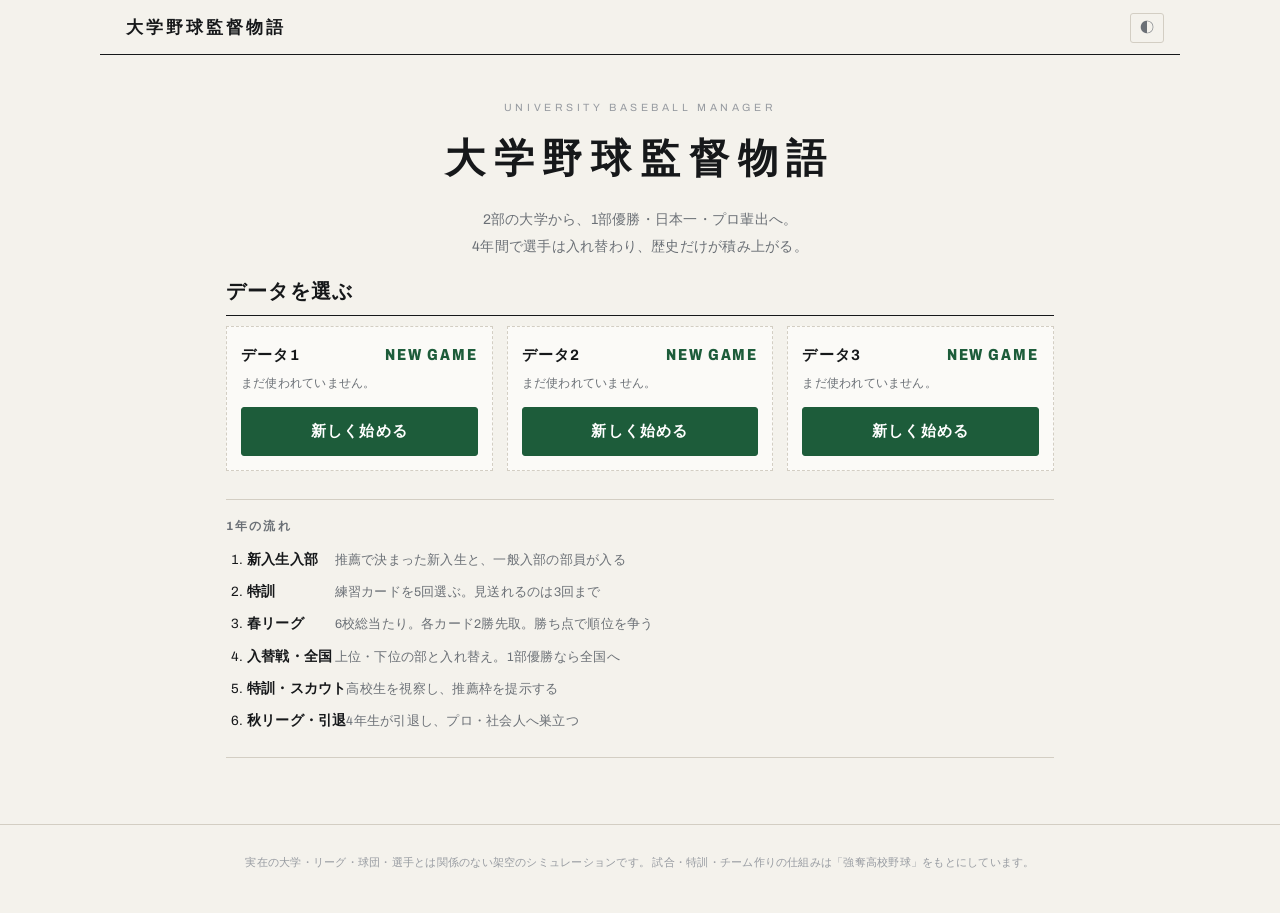
==== play.html @ 6a61d1f7 "入部画面の整理、素行ランクの非表示、チーム作りで調子・疲労を出さない、守備位置ミスを重く - 新入生入部：特待生で入部／推薦枠で入部／推薦枠を出したが他の進路を選んだ選手（全員、   特待生か推薦枠か" ====
<!DOCTYPE html>
<html lang="ja">
<head>
  <meta charset="UTF-8">
  <meta name="viewport" content="width=device-width, initial-scale=1.0, viewport-fit=cover">
  <title>大学野球監督物語</title>
  <meta name="description" content="架空の大学の野球部監督になり、2部から1部優勝・全国制覇・プロ輩出を目指す長期育成シミュレーション。">
  <script>
  (function () {
    try {
      var k = localStorage.getItem('cbbgame.theme');
      document.documentElement.dataset.theme =
        k || (window.matchMedia('(prefers-color-scheme: dark)').matches ? 'dark' : 'light');
    } catch (e) {}
  })();
  </script>
  <style>
/* ==================================================
   高校野球  style.css

   ・スマートフォン優先。表が多いゲームなので、横に長い表は
     .tablewrap に入れて、そこだけ横スクロールさせる。
   ・組み方は部屋の他のページと同じで、新聞・雑誌の紙面に寄せている。
     影で浮かせたカードは使わず、罫線・余白・文字の大小で組む。
   ・色は :root の変数にまとめてある。明るい配色が基本で、
     右上のボタンから暗い配色にも切り替えられる（設定はページをまたいで残る）。
   ================================================== */

/* ---------- 欧文・数字（Archivo / SIL Open Font License 1.1）
     ライセンス本文は fonts/Archivo-OFL.txt。部屋の他のページと同じ1本。 ---------- */
@font-face {
  font-family: 'Archivo';
  src: url([data-uri]) format('woff2');
  font-weight: 380 800;
  font-stretch: 70% 100%;
  font-style: normal;
  font-display: swap;
  unicode-range: U+0000-00FF, U+2013-2014, U+2018-2019, U+201C-201D,
                 U+2026, U+2032-2033, U+2212;
}

:root {
  --bg:        #f4f2ec;
  --bg-2:      #e8e5dc;
  --panel:     #fbfaf7;
  --ink:       #16181a;
  --ink-mute:  #6b7076;
  --ink-faint: #979ba1;
  --line:      #d3cec3;
  --line-soft: #e4e0d6;
  --accent:    #1d5c3a;   /* 芝の色。部屋の他のページより少し緑に寄せている */
  --accent-ink:#ffffff;
  --crimson:   #8f2233;   /* 全国大会の色 */
  --ok:        #2c6a45;
  --ng:        #a23127;
  --shadow:    0 12px 32px rgba(20, 18, 12, .14);
  --maxw:      860px;
  --maxw-wide: 1080px;

  /* 能力の評価の色。パワプロの並びに合わせてある。
     紙色の地の上でも読めるように、黄色と水色だけ少し濃くしてある */
  --r-s: #c8901a;   /* 金（Sだけ塗りつぶし） */
  --r-a: #d6188e;   /* ピンク */
  --r-b: #dc2222;   /* 赤 */
  --r-c: #e07b10;   /* オレンジ */
  --r-d: #c29400;   /* 黄 */
  --r-e: #2f9e4a;   /* 緑 */
  --r-f: #3fa3d0;   /* 薄い水色 */
  --r-g: #9aa0a6;   /* 灰 */
  --r-s-ink: #fffbe8;
}
:root[data-theme="dark"] {
  --bg:        #121316;
  --bg-2:      #0b0c0e;
  --panel:     #191b1e;
  --ink:       #e7e6e2;
  --ink-mute:  #9a9ea5;
  --ink-faint: #6d7278;
  --line:      #34373c;
  --line-soft: #24262a;
  --accent:    #6fb58a;
  --accent-ink:#0e1216;
  --crimson:   #de8090;
  --ok:        #7cc79a;
  --ng:        #e07a6d;
  --shadow:    0 12px 32px rgba(0, 0, 0, .5);

  --r-s: #e3b53f;
  --r-a: #f45bb5;
  --r-b: #f2564e;
  --r-c: #f5a33a;
  --r-d: #efd749;
  --r-e: #5fcb6e;
  --r-f: #7fd0ee;
  --r-g: #8b9197;
  --r-s-ink: #241a04;
}
@media (prefers-color-scheme: dark) {
  :root:not([data-theme="light"]) {
    --bg:        #121316;
    --bg-2:      #0b0c0e;
    --panel:     #191b1e;
    --ink:       #e7e6e2;
    --ink-mute:  #9a9ea5;
    --ink-faint: #6d7278;
    --line:      #34373c;
    --line-soft: #24262a;
    --accent:    #6fb58a;
    --accent-ink:#0e1216;
    --crimson:   #de8090;
    --ok:        #7cc79a;
    --ng:        #e07a6d;
    --shadow:    0 12px 32px rgba(0, 0, 0, .5);
    --r-s: #e3b53f;
    --r-a: #f45bb5;
    --r-b: #f2564e;
    --r-c: #f5a33a;
    --r-d: #efd749;
    --r-e: #5fcb6e;
    --r-f: #7fd0ee;
    --r-g: #8b9197;
    --r-s-ink: #241a04;
  }
}

* { box-sizing: border-box; }

body {
  margin: 0;
  background: var(--bg);
  color: var(--ink);
  font-family: 'Archivo', "Hiragino Sans", "Hiragino Kaku Gothic ProN",
               "Yu Gothic Medium", "Yu Gothic", "Noto Sans JP", Meiryo, sans-serif;
  font-size: 16px;
  line-height: 1.8;
  letter-spacing: .015em;
  -webkit-font-smoothing: antialiased;
}
body.is-modal { overflow: hidden; }

h1, h2, h3, h4 { font-feature-settings: "palt" 1; }
table, .stat__num, .result-score, .scoreboard { font-variant-numeric: tabular-nums; }

/* ===== ヘッダー ===== */
.appbar {
  display: flex; align-items: center; gap: 10px;
  max-width: var(--maxw-wide); margin: 0 auto;
  padding: 12px 16px 9px;
  border-bottom: 1.5px solid var(--ink);
}
.appbar__home {
  color: var(--ink-mute); text-decoration: none; font-size: 12px;
  letter-spacing: .08em; white-space: nowrap;
}
.appbar__title {
  flex: 1; text-align: left; margin-left: 4px;
  border: 0; background: none; color: inherit; cursor: pointer;
  font: inherit; font-size: 17px; font-weight: 800; letter-spacing: .18em;
}
.appbar__icon {
  flex: none; width: 34px; height: 30px;
  border: 1px solid var(--line); background: transparent;
  color: var(--ink-mute); border-radius: 3px; cursor: pointer; font-size: 14px;
}

/* 設定は歯車だけだと何のボタンか分かりづらいので、言葉も一緒に出す */
.appbar__btn {
  flex: none; display: inline-flex; align-items: center; gap: 4px;
  height: 30px; padding: 0 9px;
  border: 1px solid var(--line); background: transparent;
  color: var(--ink-mute); border-radius: 3px; cursor: pointer;
  font: inherit; font-size: 14px; line-height: 1;
}
.appbar__btn span { font-size: 12px; letter-spacing: .08em; }

/* ===== 画面 ===== */
#app { min-height: 50vh; }
.screen { display: none; }
.screen.is-active { display: block; animation: fade .22s ease both; }
@keyframes fade { from { opacity: 0; transform: translateY(4px); } to { opacity: 1; transform: none; } }

.container { max-width: var(--maxw); margin: 0 auto; padding: 18px 16px 40px; }
.container--wide { max-width: var(--maxw-wide); }

/* ===== 見出し・文章 ===== */
.section-title {
  margin: 4px 0 8px; font-size: 20px; font-weight: 800; letter-spacing: .06em;
  padding-bottom: 6px; border-bottom: 1.5px solid var(--ink);
}
.section-lead { margin: 0 0 16px; font-size: 13.5px; color: var(--ink-mute); line-height: 1.75; }
.sub {
  margin: 22px 0 8px; font-size: 13px; font-weight: 700;
  letter-spacing: .12em; color: var(--ink-mute);
  padding-bottom: 4px; border-bottom: 1px solid var(--line-soft);
}
.sub__note { margin-left: 8px; font-weight: 400; font-size: 11px; color: var(--ink-faint); letter-spacing: 0; }
.note { font-size: 13px; color: var(--ink-mute); }
.tiny { font-size: 11px; color: var(--ink-mute); letter-spacing: 0; }

/* ===== トップ ===== */
.hero { text-align: center; padding: 26px 0 8px; }
.hero__eyebrow { margin: 0; font-size: 10.5px; letter-spacing: .34em; color: var(--ink-faint); }
.hero__title { margin: 6px 0 12px; font-size: 40px; font-weight: 800; letter-spacing: .22em; }
.hero__lead { margin: 0; font-size: 14px; color: var(--ink-mute); line-height: 1.9; }
.hero__lead b { color: var(--ink); font-weight: 700; letter-spacing: .06em; }

.rules { margin: 26px 0; padding: 16px 0; border-top: 1px solid var(--line); border-bottom: 1px solid var(--line); }
.rules__heading { margin: 0 0 10px; font-size: 12px; letter-spacing: .18em; color: var(--ink-mute); }
.flow { margin: 0; padding-left: 1.3em; }
.flow li { margin-bottom: 8px; font-size: 13.5px; }
.flow b { display: inline-block; min-width: 6.5em; }
.flow span { color: var(--ink-mute); font-size: 12.5px; }
/* 狭い画面では見出しと説明を2行に分ける（途中で折り返すと読みにくい） */
@media (max-width: 520px) {
  .flow b { display: block; min-width: 0; }
  .flow span { display: block; }
}

/* ===== ボタン ===== */
.actions { display: flex; flex-wrap: wrap; gap: 10px; margin: 22px 0 6px; }
.actions--modal { margin-top: 16px; }
.btn {
  flex: 1 1 auto; min-height: 46px; padding: 10px 18px;
  border: 1.5px solid var(--ink); border-radius: 3px;
  background: var(--panel); color: var(--ink);
  font: inherit; font-size: 15px; font-weight: 700; letter-spacing: .08em;
  cursor: pointer; transition: background .12s, color .12s;
  /* すばやく連打したときにダブルタップのズームと誤認されて
     タップが取りこぼされることがあるので、ここでは単発タップだけを見る */
  touch-action: manipulation;
}
.btn:disabled { opacity: .38; cursor: not-allowed; }
.btn--primary { background: var(--accent); border-color: var(--accent); color: var(--accent-ink); }
.btn--wide { flex-basis: 100%; }
.btn--danger { border-color: var(--ng); color: var(--ng); }
.btn--small { min-height: 32px; padding: 4px 12px; font-size: 13px; }
.btn--tiny { min-height: 26px; padding: 1px 7px; font-size: 12px; font-weight: 600; flex: none; }
.linkbtn {
  border: 0; background: none; padding: 0; color: var(--accent);
  font: inherit; font-size: inherit; text-decoration: underline;
  text-underline-offset: 3px; cursor: pointer;
}

/* ===== 表 ===== */
.tablewrap { overflow-x: auto; -webkit-overflow-scrolling: touch; margin: 8px 0 4px; }
table { border-collapse: collapse; width: 100%; font-size: 12.5px; }
th, td { padding: 5px 6px; border-bottom: 1px solid var(--line-soft); white-space: nowrap; }
thead th {
  font-size: 10.5px; font-weight: 600; letter-spacing: .06em;
  color: var(--ink-mute); border-bottom: 1.5px solid var(--line); text-align: center;
}
td.c, th.c { text-align: center; }
td.nm, th.nm { text-align: left; min-width: 5.6em; }
/* 細い画面では余白を詰める。詰めないと打撃成績の右はし（盗塁・通算打率）が
   画面の外に出てしまい、横に送らないと読めなくなる */
@media (max-width: 439px) {
  .box th, .box td { padding: 5px 3px; }
  .box td.nm, .box th.nm { min-width: 4.6em; }
}
@media (max-width: 379px) {
  .box th, .box td { padding: 5px 1px; font-size: 11.5px; }
  .box thead th { font-size: 10px; }
  .box td.nm, .box th.nm { min-width: 4.2em; }
}
td.hl { font-weight: 700; }
.roster tbody tr, .box tbody tr, .lineup tbody tr { cursor: pointer; }
.ord { color: var(--ink-faint); font-size: 11px; }
.hand { font-size: 10.5px; color: var(--ink-mute); }
/* 変化球の欄。行の高さが揃うように1行に収め、はみ出すぶんは
   表ごと横にスクロールさせる（球種の数で行の高さが変わらない） */
.t-break { font-size: 11px; white-space: nowrap; }
.t-break .luball { display: inline-block; margin: 0 2px 0 0; vertical-align: middle; }
.luball--more { color: var(--ink-faint); border-style: dashed; }
.roster td, .roster th { vertical-align: middle; }
/* 狭い画面では少しでも多く収まるように詰める */
@media (max-width: 540px) {
  .roster th, .roster td { padding: 5px 4px; }
  .roster .hand { font-size: 10px; }
  .roster .luball { font-size: 10px; padding: 0 2px; }
}
.g1 { color: var(--ink-faint); }
.g3 { font-weight: 700; }
.awake-dot { font-style: normal; color: var(--crimson); font-size: 9px; margin-left: 3px; vertical-align: 2px; }

/* 能力の評価（S〜G）。どれも文字の色だけで見分ける */
.rank, .stat__rank {
  display: inline-block; min-width: 1.15em; text-align: center;
  font-weight: 800; font-size: 12.5px; letter-spacing: 0;
}
.rank-S, .stat__rank.rank-S { color: var(--r-s); }

/* 守備適性の文字は色を付けない（能力の評価と見分けるため） */
.apt-letter {
  display: inline-block; min-width: 1.15em; text-align: center;
  font-weight: 700; font-size: 12px; color: var(--ink);
}
.rank + .rank { margin-left: 3px; }
.rank-A, .stat__rank.rank-A { color: var(--r-a); }
.rank-B, .stat__rank.rank-B { color: var(--r-b); }
.rank-C, .stat__rank.rank-C { color: var(--r-c); }
.rank-D, .stat__rank.rank-D { color: var(--r-d); }
.rank-E, .stat__rank.rank-E { color: var(--r-e); }
.rank-F, .stat__rank.rank-F { color: var(--r-f); }
.rank-G, .stat__rank.rank-G { color: var(--r-g); }

/* ===== データセット ===== */
.setlist { display: flex; flex-direction: column; gap: 26px; }
.dataset { border: 1px solid var(--line); border-radius: 4px; background: var(--panel); padding: 12px 12px 6px; }
.dataset__head { display: flex; flex-wrap: wrap; align-items: baseline; gap: 6px 12px; }
.dataset__no { margin: 0; font-size: 15px; font-weight: 800; letter-spacing: .1em; }
.dataset__meta { margin: 0; flex: 1 1 100%; font-size: 11.5px; color: var(--ink-mute); }
.dataset__best { color: var(--ink); }
.dataset__pick { flex: 0 0 auto; min-height: 38px; font-size: 13.5px; }

/* ===== オーダー ===== */
.lineupcard { border: 1px solid var(--line); border-radius: 4px; padding: 10px 12px; background: var(--panel); }
.lineupcard__title { margin: 0 0 4px; font-size: 14px; font-weight: 800; letter-spacing: .08em; }
.lineupcard__p { margin: 6px 0 2px; font-size: 11.5px; color: var(--ink-mute); white-space: normal; line-height: 1.6; }

/* 打順表の見出し。数字の列が何なのかは、書いておかないと分からない */
.lineup thead th {
  font-size: 9.5px; font-weight: 700; letter-spacing: .04em;
  color: var(--ink-faint); white-space: nowrap;
  padding: 0 3px 3px; border-bottom: 1px solid var(--line-soft); text-align: center;
}
.lineup thead th.nm { text-align: left; }

/* 先発を選ぶ列 */
.spick { margin-top: 10px; border-top: 1px solid var(--line-soft); padding-top: 8px; }
.spick__head { font-size: 10.5px; font-weight: 700; letter-spacing: .14em; color: var(--ink-mute); margin-bottom: 6px; }
.spick__list { display: flex; flex-direction: column; gap: 4px; }
.spick__item {
  display: grid; grid-template-columns: 1fr auto; align-items: baseline;
  gap: 1px 8px; width: 100%; text-align: left;
  border: 1px solid var(--line); border-radius: 4px; background: transparent;
  padding: 5px 8px; cursor: pointer; font: inherit; color: inherit;
}
.spick__item.is-on { border-color: var(--accent); border-width: 1.5px; background: var(--bg-2); }
.spick__nm { font-size: 12.5px; font-weight: 700; }
.spick__item.is-on .spick__nm::after {
  content: '先発'; margin-left: 6px; font-size: 9.5px; font-weight: 700;
  letter-spacing: .1em; color: var(--accent);
}
.spick__meta { grid-column: 1 / -1; font-size: 10.5px; color: var(--ink-mute); }
.spick__balls { grid-column: 1 / -1; display: flex; flex-wrap: wrap; gap: 3px; margin-top: 2px; }

/* 変化球の札（名前＋切れ味） */
.pball {
  display: inline-flex; align-items: baseline; gap: 2px;
  border: 1px solid var(--line); border-radius: 3px; padding: 0 4px;
  font-size: 10px; color: var(--ink-mute); white-space: nowrap;
}
.pball b { font-size: 11px; color: var(--ink); font-variant-numeric: tabular-nums; }

/* スタメンの下に出す先発の一行 */
.spmeta { display: block; margin-top: 2px; }
.spballs { display: flex; flex-wrap: wrap; gap: 3px; margin-top: 3px; }
.spfat { color: var(--ink-faint); }
.spfat.is-tired { color: var(--ng); font-weight: 700; }
.spick__fat { grid-column: 2; font-size: 10.5px; color: var(--ink-faint); white-space: nowrap; }
.spick__fat.is-tired { color: var(--ng); font-weight: 700; }
.twocol { display: grid; gap: 14px; }
@media (min-width: 720px) { .twocol { grid-template-columns: 1fr 1fr; } }
.vs i { font-style: normal; margin: 0 8px; color: var(--ink-faint); }

/* ===== 特訓 ===== */
.train-meta { display: flex; gap: 18px; font-size: 12px; color: var(--ink-mute); margin-bottom: 10px; }
.train-meta b { color: var(--ink); font-size: 14px; }
.card-slot { min-height: 190px; }
.traincard {
  border: 1.5px solid var(--ink); border-radius: 5px; background: var(--panel);
  padding: 16px 16px 10px; animation: cardin .3s cubic-bezier(.2,.9,.3,1) both;
}
@keyframes cardin { from { opacity: 0; transform: translateY(10px) scale(.985); } to { opacity: 1; transform: none; } }
/* 効き目の段階で枠の色が変わる。猛特訓はひと目で分かるように */
.traincard--l { border-color: var(--accent); }
.traincard--xl { border-width: 2.5px; border-color: var(--crimson); box-shadow: 0 0 0 4px color-mix(in srgb, var(--crimson) 12%, transparent); }
.traincard__kind {
  margin: 0 0 10px; font-size: 12px; letter-spacing: .18em; color: var(--ink-mute);
  display: flex; align-items: center; gap: 8px; flex-wrap: wrap;
}
.traincard__n { font-size: 11px; letter-spacing: .06em; color: var(--ink-faint); }
.traincard__tier {
  font-size: 11px; font-weight: 800; letter-spacing: .12em;
  border: 1px solid currentColor; border-radius: 999px; padding: 1px 8px;
  color: var(--accent);
}
.traincard--xl .traincard__tier { color: var(--crimson); background: color-mix(in srgb, var(--crimson) 10%, transparent); }
.traincard--xl .traincard__kind { color: var(--crimson); }

/* 主将の印。選手の詳細に出す */
.capmark {
  font-size: 10.5px; font-weight: 800; letter-spacing: .1em;
  border: 1px solid currentColor; border-radius: 3px; padding: 0 5px;
  color: var(--accent);
}

/* キャプテンの欄 */
.capbox {
  display: flex; align-items: center; gap: 10px; flex-wrap: wrap;
  margin: 12px 0; padding: 9px 12px;
  border: 1px solid var(--line); border-radius: 4px; background: var(--panel);
}
.capbox.is-empty { border-color: var(--ng); background: color-mix(in srgb, var(--ng) 7%, transparent); }
.capbox__label { font-size: 10.5px; font-weight: 700; letter-spacing: .18em; color: var(--ink-mute); }
/* 文字がつぶれないよう最低幅を持たせ、入らなければボタンを次の行へ送る */
.capbox__name { flex: 1 1 9em; min-width: 0; font-size: 14px; }
.capbox__name b { font-weight: 800; }
.capbox__name span { display: block; font-size: 11px; color: var(--ink-mute); }
.capbox__none { flex: 1 1 9em; font-size: 12.5px; color: var(--ng); }
.capbox .btn { flex: 0 0 auto; margin-left: auto; }
.capwarn {
  margin: 10px 0 0; text-align: center; font-size: 12.5px;
  letter-spacing: .06em; color: var(--ng); font-weight: 700;
}
/* キャプテンを選ぶ一覧は少し詰めて、多くの部員が一度に見えるようにする */
.capsel { max-height: 58vh; overflow-y: auto; }

/* 「複数」の札。猛特訓とは別に引いているので、並べて出す */
.traincard__multi {
  font-size: 11px; font-weight: 800; letter-spacing: .12em;
  border: 1px solid currentColor; border-radius: 999px; padding: 1px 8px;
  color: var(--r-s); background: color-mix(in srgb, var(--r-s) 12%, transparent);
}
/* 「複数」と「猛特訓」が重なったときだけ、枠ごと目立たせる */
.traincard.is-multi.traincard--xl {
  border-color: var(--r-s); box-shadow: 0 0 0 2px color-mix(in srgb, var(--r-s) 30%, transparent);
}
.traincard__list { list-style: none; margin: 0; padding: 0; }
.cardline {
  display: grid; grid-template-columns: 1fr auto auto; gap: 2px 10px;
  align-items: baseline; padding: 8px 0; border-top: 1px solid var(--line-soft);
}
/* 特訓カードの1人ぶん。能力をひと通り並べ、上がるものだけ目立たせる */
.tcard { padding: 8px 0; border-top: 1px solid var(--line-soft); }
.tcard:first-child { border-top: 0; }
.tcard__head { display: flex; flex-wrap: wrap; align-items: baseline; gap: 2px 8px; }
.tcard__head b { font-size: 14.5px; }
.tcard__head span { font-size: 11px; color: var(--ink-faint); }
.tcard__up {
  margin-left: auto; font-style: normal; font-size: 14px; font-weight: 800; color: var(--accent);
  white-space: nowrap;
}
.traincard--xl .tcard__up { color: var(--crimson); }
.tcard__stats { display: flex; flex-wrap: wrap; gap: 2px 8px; margin-top: 3px; }
.ts { font-size: 11px; color: var(--ink-mute); white-space: nowrap; }
.ts i { font-style: normal; margin-right: 2px; }
.ts em { font-style: normal; color: var(--ink-faint); margin: 0 1px; }
.ts.is-up {
  color: var(--ink); font-weight: 700;
  background: color-mix(in srgb, var(--accent) 12%, transparent);
  border-radius: 3px; padding: 0 4px;
}
.traincard--xl .ts.is-up { background: color-mix(in srgb, var(--crimson) 14%, transparent); }
.cardline:first-child { border-top: 0; }
.cardline__name { font-size: 15px; font-weight: 700; }
.cardline__name i { font-style: normal; font-size: 11px; color: var(--ink-faint); margin-left: 6px; }
.cardline__stat { font-size: 13px; color: var(--ink-mute); }
.cardline__up { font-size: 17px; font-weight: 800; color: var(--accent); }
.cardline__now { grid-column: 1 / -1; font-size: 11.5px; color: var(--ink-faint); }
/* いまの能力。特訓で誰を伸ばすか決める材料なので、カードに出しておく */
.cardline__abil {
  grid-column: 1 / -1; font-size: 11px; line-height: 1.7; color: var(--ink-mute);
  padding-top: 2px; border-top: 1px dotted var(--line-soft); white-space: normal;
}
.cardline__abil .rank { font-size: 11.5px; margin: 0 1px 0 2px; }
/* 対象が多いカードは1人1行に詰める */
.cardline--tight { padding: 4px 0; grid-template-columns: 1fr auto auto; }
.cardline--tight .cardline__name { font-size: 13.5px; }
.cardline--tight .cardline__up { font-size: 15px; }
.cardline--tight .cardline__now { font-size: 11px; }
/* 評価の横に出す素の数字 */
.rankval { font-weight: 600; font-size: 11.5px; color: var(--ink); margin-left: 1px; }
td.role { font-size: 11px; color: var(--ink-mute); }
.roster td.c .rankval { font-size: 11px; color: var(--ink-mute); }
/* 引き抜かれた選手のお知らせ（オフシーズン画面の頭） */
.taken { margin: 0 0 22px; padding: 12px 14px; border: 1.5px solid var(--ng); border-radius: 4px; background: var(--panel); }
.taken__title { margin: 0 0 4px; font-size: 12px; letter-spacing: .2em; color: var(--ng); }
.taken__lead { margin: 0 0 12px; font-size: 14px; }
.taken__lead b { font-size: 17px; }

.growth td.up b { color: var(--accent); }
.growth td.up i { font-style: normal; color: var(--ink-faint); font-size: 11px; }

/* ===== 開幕 ===== */
.opening { text-align: center; padding: 40px 0 20px; }
.opening__eyebrow { margin: 0; font-size: 11px; letter-spacing: .3em; color: var(--ink-faint); }
.opening__title { margin: 10px 0 14px; font-size: 30px; font-weight: 800; letter-spacing: .18em; }
.opening__lead { margin: 0; font-size: 13.5px; color: var(--ink-mute); }

/* 開幕前に挟む幕 */
.curtain {
  position: fixed; inset: 0; z-index: 90;
  display: grid; place-items: center;
  background: var(--accent); color: var(--accent-ink);
  opacity: 0; transition: opacity .32s ease;
}
/* hidden のときは display:grid が勝ってしまうので、明示的に消す
   （消さないと透明な幕がボタンの上に残り、押せなくなる） */
.curtain[hidden] { display: none; }
.curtain.is-in { opacity: 1; }
.curtain.is-out { opacity: 0; }
.curtain__inner { text-align: center; transform: translateY(8px); transition: transform .5s cubic-bezier(.2,.9,.3,1); }
.curtain.is-in .curtain__inner { transform: none; }
.curtain b { display: block; font-size: 30px; font-weight: 800; letter-spacing: .3em; }
.curtain span { display: block; margin-top: 8px; font-size: 13px; letter-spacing: .5em; opacity: .85; }

/* ===== スコアボード ===== */
.scoreboard { width: auto; min-width: 100%; }
.scoreboard th, .scoreboard td {
  border: 1px solid var(--line); padding: 1px 5px; text-align: center; font-size: 12px; line-height: 1.5;
}
.scoreboard .sb-team { text-align: left; font-weight: 700; min-width: 5.6em; background: var(--bg-2); }
.scoreboard .sb-tot { font-weight: 800; background: var(--bg-2); }
.scoreboard thead .is-now { background: var(--accent); color: var(--accent-ink); }

/* ===== 試合中 ===== */
/* 速さの切り替え。1打席ずつを選ぶと、タップするまで止まる */
.speedbar { display: flex; align-items: center; gap: 4px; margin: 6px 0 0; flex-wrap: wrap; }
/* スキップは速さの並びの右はし。行を1つ増やさずに済む */
.speedbar .skip { margin-left: auto; }
.speedbar__label { font-size: 10.5px; letter-spacing: .12em; color: var(--ink-faint); margin-right: 4px; }
/* 細い画面では「速さ」の文字を落とす。これが無いとスキップが
   下の行に落ちてしまい、そのぶんオーダーが画面から押し出される */
@media (max-width: 439px) { .speedbar__label { display: none; } }
.speedbtn {
  border: 1px solid var(--line); border-radius: 999px; background: transparent;
  color: var(--ink-mute); font: inherit; font-size: 11.5px; letter-spacing: .04em;
  padding: 3px 8px; cursor: pointer;
  touch-action: manipulation;
}
.speedbtn.is-on { background: var(--accent); border-color: var(--accent); color: var(--accent-ink); font-weight: 700; }
.taphint {
  margin: -6px 0 10px; text-align: center; font-size: 11.5px; letter-spacing: .1em;
  color: var(--accent); cursor: pointer; animation: blink 1.6s ease-in-out infinite;
  touch-action: manipulation;
}
.taphint[hidden] { display: none; }
@keyframes blink { 50% { opacity: .35; } }
@media (prefers-reduced-motion: reduce) { .taphint { animation: none; } }
.stage.is-tappable { cursor: pointer; border-color: var(--accent); }

.stage {
  display: grid; grid-template-columns: 1fr auto; gap: 10px; align-items: center;
  margin: 4px 0; padding: 5px 9px;
  border: 1px solid var(--line); border-radius: 5px; background: var(--panel);
  min-height: 64px;
  /* 1打席ずつのときにタップで進めるが、連打がダブルタップズームと
     誤認されるとタップが1回分消えてしまうので、単発タップだけを見る */
  touch-action: manipulation;
}
.stage__half, .stage__sub, .stage__end { font-size: 16px; font-weight: 700; letter-spacing: .1em; }
.stage__sub, .stage__end { color: var(--ink-mute); }
.stage__play { animation: pop .26s cubic-bezier(.2,.9,.3,1) both; }
@keyframes pop { from { opacity: 0; transform: translateX(-8px); } to { opacity: 1; transform: none; } }
.stage__meta { display: block; font-size: 11.5px; color: var(--ink-mute); letter-spacing: .06em; }
/* 何を投げたか。打席結果のすぐ上に小さく */
.stage__ball { display: block; font-size: 11px; color: var(--ink-faint); letter-spacing: .04em; }
.stage__ball b { font-weight: 700; color: var(--ink-mute); }
.stage__text { display: block; font-size: 21px; font-weight: 800; letter-spacing: .08em; line-height: 1.3; }
.stage__play.is-good .stage__text { color: var(--accent); }
.stage__play.is-bad .stage__text { color: var(--ink-mute); }
.stage__play.is-hr .stage__text { color: var(--crimson); animation: flash .5s ease 2; }
@keyframes flash { 50% { opacity: .45; } }
.stage__runs { display: inline-block; margin-left: 10px; font-size: 16px; color: var(--crimson); }

/* グラウンドの絵。打球が飛んでいくのが見える */
.fieldview { text-align: center; }
.fieldview svg { width: 60px; height: 52px; overflow: visible; }
@media (max-width: 399px) { .fieldview svg { width: 52px; height: 45px; } }
@media (min-width: 720px) { .fieldview svg { width: 92px; height: 79px; } }
.fv-grass { fill: color-mix(in srgb, var(--accent) 10%, transparent); stroke: none; }
.fv-fence { fill: none; stroke: var(--line); stroke-width: 2; }
.fv-inf { fill: color-mix(in srgb, var(--accent) 16%, transparent); stroke: var(--line); stroke-width: 1.4; }
.fv-base { fill: var(--bg); stroke: var(--line); stroke-width: 1.6; }
.fv-base.is-on { fill: var(--accent); stroke: var(--accent); }
.fv-home { fill: var(--ink-faint); }
/* 打球。本塁から落ちどころまで飛ぶ */
/* 打球。本塁から飛んでいくのが分かるように、
   ①本塁に打点の印を出し ②そこから軌跡の線を伸ばし ③線の上をボールが走る */
.ballfrom {
  fill: none; stroke: var(--accent); stroke-width: 1.6;
  animation: hit .78s ease-out both;
}
.ballfrom.is-hr { stroke: var(--crimson); animation-duration: .95s; }
@keyframes hit {
  from { opacity: .95; transform: scale(.4); transform-origin: 100px 152px; }
  to   { opacity: 0;   transform: scale(2.6); transform-origin: 100px 152px; }
}
.balltrail {
  stroke: var(--accent); stroke-width: 1.5; stroke-linecap: round; opacity: .5;
  stroke-dasharray: var(--len); stroke-dashoffset: var(--len);
  animation: trail .78s cubic-bezier(.25,.75,.4,1) both;
}
.balltrail.is-hr { stroke: var(--crimson); opacity: .6; animation-duration: .95s; }
@keyframes trail { to { stroke-dashoffset: 0; } }
.ball {
  fill: var(--ink); stroke: var(--bg); stroke-width: 1.4;
  animation: fly .78s cubic-bezier(.25,.75,.4,1) both;
}
.ball.is-hr { fill: var(--crimson); animation-duration: .95s; }
@keyframes fly {
  from { transform: translate(0, 0) scale(.62); }
  to   { transform: translate(calc(var(--dx) * 1px), calc(var(--dy) * 1px)) scale(1); }
}
@media (prefers-reduced-motion: reduce) {
  .ball { animation: none; transform: translate(calc(var(--dx) * 1px), calc(var(--dy) * 1px)); }
  .balltrail { animation: none; stroke-dashoffset: 0; }
  .ballfrom { animation: none; opacity: 0; }
}
.outs { display: flex; gap: 4px; align-items: center; justify-content: center; margin-top: 2px; }
.outs .out { width: 9px; height: 9px; border-radius: 50%; border: 1.5px solid var(--line); display: inline-block; }
.outs .out.is-on { background: var(--ng); border-color: var(--ng); }
.outs span { font-size: 9px; letter-spacing: .12em; color: var(--ink-faint); margin-left: 3px; }

.livelineups { display: grid; grid-template-columns: 1fr 1fr; gap: 6px; }
@media (min-width: 720px) { .livelineups { gap: 12px; } }
.ll { border: 1px solid var(--line-soft); border-radius: 4px; padding: 4px 5px; min-width: 0; }
@media (min-width: 720px) { .ll { padding: 5px 8px; } }
.ll.is-batting { border-color: var(--accent); }
.ll__title { margin: 0 0 2px; font-size: 13px; font-weight: 800; letter-spacing: .06em; }
.ll__title i { font-style: normal; margin-left: 8px; font-size: 10.5px; font-weight: 400; color: var(--ink-faint); letter-spacing: .1em; }
.ll.is-batting .ll__title i { color: var(--accent); }
.ll__list { list-style: none; margin: 0; padding: 0; }
.ll__item {
  display: flex; flex-wrap: wrap; align-items: baseline; gap: 0 4px;
  padding: 1px 3px; font-size: 11.5px; line-height: 1.25;
  border-radius: 2px; cursor: pointer; min-width: 0;
}
@media (min-width: 720px) { .ll__item { font-size: 12.5px; gap: 0 6px; padding: 1px 4px; } }
.ll__name { flex: 0 1 auto; min-width: 0; overflow: hidden; text-overflow: ellipsis; white-space: nowrap; }
/* 打席結果はその試合ぶん全部。名前・能力の下に、行を分けて並べる
   （名前 → 能力 → 打席結果の順に読めるようにするため） */
.ll__res {
  flex: 1 0 100%; display: flex; flex-wrap: wrap; justify-content: flex-start;
  gap: 1px 3px; margin-top: 0;
}
/* まだ打席が回っていない選手は、結果の行ぶんの余白も出さない */
.ll__res:empty { display: none; }
.ll__r {
  font-style: normal; font-size: 9px; line-height: 1.2; color: var(--ink-mute);
  border: 1px solid var(--line-soft); border-radius: 2px; padding: 0 2px; white-space: nowrap;
}
.ll__item.is-now .ll__r { color: inherit; border-color: currentColor; opacity: .85; }
.ll__r.is-last { font-weight: 700; }
.ll__item.is-now { background: var(--accent); color: var(--accent-ink); font-weight: 700; }
.ll__no, .ll__pos { color: var(--ink-faint); font-size: 10.5px; flex: none; }
/* 名前のすぐ下に、打つほうの能力だけ小さく。行を丸ごと折り返して下に置く */
.ll__ab {
  flex: 1 0 100%; font-size: 9px; line-height: 1.25; letter-spacing: 0;
  color: var(--ink-faint); white-space: nowrap;
}
.ll__ab b { font-weight: 700; font-style: normal; }
.ll__item.is-now .ll__ab { color: inherit; opacity: .9; }
.ll__item.is-now .ll__ab b { color: inherit; }
@media (min-width: 720px) { .ll__ab { font-size: 10px; } }
/* 細い画面では、行間と余白をひと詰めする（投手の能力を足したぶん） */
@media (max-width: 439px) {
  .ll__item { line-height: 1.2; }
  .ll { padding: 3px 5px; }
}
/* いちばん細い画面だけ、もう一段詰める。
   投手の能力と変化球を足したぶん、終盤に画面からはみ出すため */
@media (max-width: 379px) {
  .ll__ab { font-size: 8.5px; line-height: 1.15; }
  .ll__ball { line-height: 1.1; }
  .ll__stanum { font-size: 8.5px; line-height: 1.2; }
  .ll__r { font-size: 8.5px; }
  .ll__ball { font-size: 8.5px; }
  .ll__p { padding-top: 2px; }
  .ll__item { line-height: 1.2; }
  .ll { padding: 3px 4px; }
  .scoreboard th, .scoreboard td { font-size: 11.5px; }
  .fieldview svg { width: 46px; height: 40px; }
  .stage { min-height: 50px; margin: 3px 0; padding: 4px 8px; }
}
.ll__item.is-now .ll__no, .ll__item.is-now .ll__pos { color: inherit; opacity: .8; }
/* 投手の欄。名前・能力・変化球を、打者の行と同じ3段にそろえる */
.ll__p {
  margin: 2px 0 0; padding-top: 2px; font-size: 11px; color: var(--ink-mute);
  border-top: 1px solid var(--line-soft);
}
.ll__pname { display: block; line-height: 1.25; }
/* 投手の名前は押せる。打者の行と同じで、押すと選手の詳細が開く */
.ll__p .llpit { font-size: 11px; }
.ll__p .ll__ab { display: block; }
/* 投手の余力。受けた打者が増えるほど減り、
   色が変わったところから球威と制球が落ちていく */
/* 余力は「余力◯% ▮▮▮▮」の1行。行を増やすと打順が画面から出てしまう */
.ll__sta { display: flex; align-items: center; gap: 4px; margin-top: 1px; }
.ll__bar {
  flex: 1 1 auto; min-width: 24px; height: 4px; border-radius: 2px;
  background: var(--bg-2); border: 1px solid var(--line-soft); overflow: hidden;
}
.ll__bar b { display: block; height: 100%; background: var(--accent); }
.ll__sta.is-mid .ll__bar b { background: var(--r-d); }
.ll__sta.is-low .ll__bar b { background: var(--crimson); }
.ll__stanum { flex: none; font-size: 9px; line-height: 1.4; color: var(--ink-faint); white-space: nowrap; }
.ll__sta.is-mid .ll__stanum { color: var(--r-d); }
.ll__sta.is-low .ll__stanum { color: var(--crimson); }
.ll__balls { display: flex; flex-wrap: wrap; gap: 1px 3px; margin-top: 1px; }
.ll__ball {
  font-style: normal; font-size: 9px; line-height: 1.2; color: var(--ink-mute);
  border: 1px solid var(--line-soft); border-radius: 2px; padding: 0 2px; white-space: nowrap;
}
.ll__ball b { font-weight: 700; color: var(--ink); margin-left: 1px; }
/* 学年は名前のすぐ右に小さく */
.ll__gr { flex: none; font-size: 9px; color: var(--ink-faint); margin-left: 2px; }
.ll__item.is-now .ll__gr { color: inherit; opacity: .85; }
.ll__title { font-size: 12px; }
@media (min-width: 720px) { .ll__title { font-size: 13px; } }

/* スキップ。速さの並びの右はしに置く */
.skip {
  flex: none; padding: 3px 9px;
  border: 1px solid var(--line); border-radius: 999px;
  background: transparent; color: var(--ink-mute);
  font: inherit; font-size: 11.5px; letter-spacing: 0; cursor: pointer;
}
@media (max-width: 399px) { .skip { padding: 3px 7px; } .speedbtn { padding: 3px 6px; } }
.skip[hidden] { display: none; }

/* タイムは速さの並びの左はし。行を1つ増やさないための置き場所。
   ここが1行でも増えると、スコアとオーダーを同時に見られなくなる */
.btn--time {
  flex: none; min-height: 0; min-width: 0;
  padding: 3px 9px; border-radius: 999px; border-width: 1px;
  font-size: 11.5px; letter-spacing: .06em;
  border-color: var(--accent); color: var(--accent); font-weight: 700;
}
.btn--time[hidden] { display: none; }

/* タイムのふきだし */
.time__where { margin: 0 0 8px; font-size: 11.5px; letter-spacing: .1em; color: var(--ink-mute); }
.time__now {
  margin: 0 0 12px; padding: 8px 10px; border: 1px solid var(--line-soft);
  border-radius: 4px; background: var(--bg-2); font-size: 12.5px; line-height: 1.9;
}
.time__menu { display: flex; flex-direction: column; gap: 6px; }
.time__empty { margin: 12px 0; font-size: 12.5px; color: var(--ink-mute); }

/* ===== 結果 ===== */
.result-score {
  margin: 6px 0 14px; font-size: 19px; font-weight: 700; letter-spacing: .04em;
  padding: 10px 12px; border-left: 4px solid var(--line); background: var(--panel);
}
.result-score b { font-size: 26px; font-weight: 800; margin: 0 4px; }
.result-score i { font-style: normal; font-size: 12px; color: var(--ink-mute); margin-left: 6px; }
.result-score.is-win { border-left-color: var(--accent); }
.result-score.is-lose { border-left-color: var(--ng); }

.awakebox { margin: 14px 0; padding: 10px 14px; border: 1.5px solid var(--crimson); border-radius: 4px; }
.awakebox__title { margin: 0 0 4px; font-size: 12px; letter-spacing: .2em; color: var(--crimson); }
.awakebox__line { margin: 2px 0; font-size: 13.5px; }
.growthbox { margin: 12px 0; border: 1px solid var(--line-soft); border-radius: 4px; padding: 6px 12px; }
.growthbox summary { cursor: pointer; font-size: 12.5px; color: var(--ink-mute); }
.growthlist { list-style: none; margin: 8px 0 4px; padding: 0; }
.growthlist li { display: flex; gap: 12px; font-size: 12.5px; padding: 2px 0; border-bottom: 1px solid var(--line-soft); }
.growthlist span { color: var(--ink-mute); }
.rosterbox { margin: 16px 0; border: 1px solid var(--line-soft); border-radius: 4px; padding: 6px 12px 12px; }
.rosterbox summary { cursor: pointer; font-size: 12.5px; color: var(--ink-mute); }
.tourstat p { margin: 4px 0; font-size: 13px; }
.tourstat b { font-size: 17px; }

/* ===== オーダー編集 =====
   野手13人をひとつづきの並びで出す。取っ手をつまむと行が指について動く。
   取っ手だけ touch-action を切ってあるので、ほかの場所では今までどおり
   画面をスクロールできる。 */
.lineup-hint { margin: 0 0 10px; font-size: 12px; line-height: 1.7; }
/* 打線と投手はタブで切り替える（1画面に両方は出さない） */
.lutabs { display: flex; gap: 6px; margin: 4px 0 10px; }
.lutab {
  flex: 1; border: 1.5px solid var(--line); border-radius: 4px; background: transparent;
  color: var(--ink-mute); font: inherit; font-size: 14px; font-weight: 700; letter-spacing: .1em;
  padding: 8px 0; cursor: pointer;
}
.lutab.is-on { background: var(--accent); border-color: var(--accent); color: var(--accent-ink); }
.lulist { list-style: none; margin: 0 0 4px; padding: 0; }
.lurow {
  display: grid;
  grid-template-columns: 38px 2.4em 3.4em minmax(6em, 1fr) auto;
  grid-template-areas:
    "grip no pos main arrow"
    "grip stats stats stats stats"
    "grip apts apts apts apts";
  align-items: center; gap: 1px 6px;
  padding: 5px 4px 5px 0; border-bottom: 1px solid var(--line-soft);
  background: var(--bg);
}
@media (min-width: 760px) {
  .lurow {
    grid-template-columns: 38px 2.4em 3.4em minmax(8em, 1.1fr) minmax(12em, 1.2fr) auto;
    grid-template-areas:
      "grip no pos main stats arrow"
      "grip apts apts apts apts apts";
  }
}
.lurow.is-bad { background: color-mix(in srgb, var(--ng) 10%, transparent); }
/* 守備適性の一覧。どこを守れるかがひと目で分かる */
.luapts { grid-area: apts; display: flex; flex-wrap: wrap; gap: 1px 7px; padding-top: 1px; }
.luapt { display: inline-flex; align-items: baseline; gap: 1px; font-size: 10.5px; }
.luapt i { font-style: normal; color: var(--ink-faint); }
.lupitch { gap: 2px 5px; }
.luball { font-size: 10.5px; color: var(--ink-mute); border: 1px solid var(--line-soft); border-radius: 2px; padding: 0 3px; }
.luball b { margin-left: 2px; color: var(--ink); }
.luwarn {
  margin: 0 0 10px; padding: 8px 11px; font-size: 12.5px; line-height: 1.6;
  border: 1.5px solid var(--ng); border-radius: 4px; color: var(--ng);
  background: color-mix(in srgb, var(--ng) 8%, transparent);
}
.lufat--lo { color: var(--ok); }
.lufat--mid { color: var(--r-c); }
.lufat--hi { color: var(--ng); font-weight: 700; }
.pdetail__from { font-size: 11.5px; color: var(--accent); margin-top: 2px; }
.lurow.is-bench { background: var(--bg-2); }
/* 控えの守備位置の欄は、選べることは分かるが目立たないように */
.possel.is-bench { color: var(--ink-faint); }
.lurow.is-bench .luno { color: var(--ink-faint); font-size: 11px; }
/* つまんでいる行。浮かせて、いま動かしているのが分かるようにする */
.lurow.is-dragging {
  position: relative; z-index: 3;
  background: var(--panel);
  box-shadow: 0 8px 22px rgba(20, 18, 12, .28);
  border-radius: 4px; border-bottom-color: transparent;
}
:root[data-theme="dark"] .lurow.is-dragging { box-shadow: 0 8px 22px rgba(0, 0, 0, .6); }
.lulist.is-sorting { cursor: grabbing; }
.lulist.is-sorting .lurow:not(.is-dragging) { transition: none; }

/* 取っ手。指でつまめるよう、行の高さいっぱいに広くとる */
.lugrip {
  grid-area: grip;
  display: flex; flex-direction: column; justify-content: center; align-items: center; gap: 3px;
  align-self: stretch; min-height: 42px;
  touch-action: none; cursor: grab; user-select: none; -webkit-user-select: none;
  border-right: 1px solid var(--line-soft); background: var(--bg-2); border-radius: 3px 0 0 3px;
}
.lugrip i { display: block; width: 16px; height: 2px; border-radius: 1px; background: var(--ink-faint); }
.lugrip:active { cursor: grabbing; }
.lurow.is-dragging .lugrip { background: var(--accent); }
.lurow.is-dragging .lugrip i { background: var(--accent-ink); }

.luno { grid-area: no; text-align: center; font-size: 15px; font-weight: 800; }
.luno--wide { font-size: 11.5px; font-weight: 700; letter-spacing: .04em; }
.lupos { grid-area: pos; }
.lupos__bench { display: block; text-align: center; font-size: 12px; color: var(--ink-faint); }
.lumain { grid-area: main; min-width: 0; display: grid; }
.lumain .pname { text-align: left; font-size: 14px; }
.lumain .tiny { display: block; }
.lustats { grid-area: stats; font-size: 11px; color: var(--ink-mute); padding: 1px 0 2px; }
.luarrow { grid-area: arrow; display: flex; flex-direction: column; gap: 2px; }
.luarrow .btn--tiny { min-height: 20px; padding: 0 6px; font-size: 10px; }

/* ===== 勝敗の画面 ===== */
.verdict { padding: 36px 0 12px; text-align: center; }
.verdict__box { border-top: 1.5px solid var(--line); border-bottom: 1.5px solid var(--line); padding: 26px 16px; }
.verdict__box.is-win { border-color: var(--accent); }
.verdict__box.is-lose { border-color: var(--ng); }
.verdict__where { margin: 0; font-size: 11.5px; letter-spacing: .24em; color: var(--ink-faint); }
.verdict__word {
  margin: 8px 0 10px; font-size: 44px; font-weight: 800; letter-spacing: .26em;
  animation: rise .5s cubic-bezier(.2,.9,.3,1) both;
}
.verdict__box.is-win .verdict__word { color: var(--accent); }
.verdict__box.is-lose .verdict__word { color: var(--ng); }
.verdict__score { margin: 0; font-size: 16px; font-weight: 700; }
.verdict__score b { font-size: 26px; margin: 0 3px; }
.verdict__note { margin: 6px 0 0; font-size: 12px; color: var(--ink-mute); letter-spacing: .1em; }
.verdict__lead { margin: 14px 0 0; font-size: 13px; color: var(--ink-mute); }
/* 勝敗投手・セーブ・本塁打。スポーツニュースの速報でよく見る、
   「[勝]投手名」のように色つきの短いラベルを頭に置く形にしてある。
   1行1項目の左寄せにして、名前がどのラベルのものかが
   ひと目で分かるようにした（センター寄せで詰め込むと読みにくいため）。 */
.decisions { margin: 12px auto 0; padding-top: 8px; border-top: 1px solid var(--line); max-width: 420px; text-align: left; }
.decisions__row { display: flex; align-items: baseline; gap: 8px; padding: 2px 0; font-size: 13px; }
.decisions__badge {
  flex: none; display: inline-flex; align-items: center; justify-content: center;
  min-width: 20px; height: 19px; padding: 0 3px; border-radius: 3px;
  font-size: 11px; font-weight: 700; color: #fff; letter-spacing: 0;
}
.decisions__badge--win  { background: var(--accent); }
.decisions__badge--lose { background: var(--ng); }
.decisions__badge--save { background: var(--r-f); }
.decisions__badge--hr   { background: var(--r-c); }
.decisions__name { color: var(--ink-mute); }

/* ===== 試合後の成長 ===== */
.grlist { display: grid; gap: 10px; }
.gr { border: 1px solid var(--line-soft); border-radius: 4px; padding: 8px 12px; background: var(--panel); }
.gr.is-awake { border: 1.5px solid var(--crimson); }
.gr__head { display: flex; flex-wrap: wrap; align-items: baseline; gap: 4px 10px; margin-bottom: 4px; }
.gr__head b { font-size: 15px; }
.gr__head span { font-size: 11px; color: var(--ink-mute); }
.gr__awake { font-style: normal; font-size: 11px; font-weight: 700; color: var(--crimson); letter-spacing: .1em; }
.gr__list { list-style: none; margin: 0; padding: 0; }
.gr__list li {
  display: grid; grid-template-columns: 5.2em 3.2em 1fr; gap: 6px;
  align-items: baseline; padding: 2px 0; font-size: 12.5px;
}
.gr__label { color: var(--ink-mute); font-size: 12px; }
.gr__up { font-weight: 800; color: var(--accent); }
.gr__from { color: var(--ink-faint); }
.gr__to { font-weight: 700; }

/* ===== 次の試合のお知らせ ===== */
.nextup { padding: 54px 0 18px; text-align: center; }
.nextup__eyebrow { margin: 0; font-size: 11px; letter-spacing: .3em; color: var(--ink-faint); }
.nextup__title { margin: 10px 0 16px; font-size: 26px; font-weight: 800; letter-spacing: .14em; }
.nextup__vs { margin: 0; font-size: 15px; color: var(--ink-mute); }
.nextup__vs b { color: var(--ink); font-size: 18px; }
.taphint--static { animation: none; margin-top: 26px; }

/* 打席結果。左に選手名を固定して、右に回ごとの表を横スクロールさせる */
.palogwrap { display: flex; align-items: flex-start; gap: 0; margin: 8px 0 4px; }
.palognames { width: auto; flex: none; border-right: 1.5px solid var(--line); }
.palognames th, .palognames td { white-space: nowrap; padding: 5px 8px 5px 2px; }
.palogwrap .tablewrap { flex: 1 1 auto; min-width: 0; margin: 0; }
.palog { width: auto; min-width: 100%; }
.palog th, .palog td { padding: 5px 3px; }
.pa-td { min-width: 3.4em; }
.pa-cell {
  display: inline-block; font-size: 10.5px; border: 1px solid var(--line-soft); border-radius: 2px;
  padding: 0 3px; white-space: nowrap; color: var(--ink);
}
.pa-cell + .pa-cell { margin-left: 2px; }
.pa-cell b { color: var(--crimson); margin-left: 2px; }
.pa-cell.is-run { border-color: var(--crimson); }
.retire.is-draft { border-color: var(--crimson); border-width: 1.5px; }
.retire__draft { font-style: normal; font-size: 12px; font-weight: 800; color: var(--crimson); letter-spacing: .1em; }
.retire__from { margin: 2px 0 0; font-size: 11.5px; color: var(--accent); }

/* 並び替えのボタン */
.sortbar { display: flex; align-items: center; gap: 4px; flex-wrap: wrap; margin: 6px 0 2px; }
.sortbar__label { font-size: 10.5px; letter-spacing: .12em; color: var(--ink-faint); margin-right: 3px; }
.sortbtn {
  border: 1px solid var(--line); border-radius: 999px; background: transparent;
  color: var(--ink-mute); font: inherit; font-size: 11.5px; padding: 2px 10px; cursor: pointer;
}
.sortbtn.is-on { background: var(--accent); border-color: var(--accent); color: var(--accent-ink); font-weight: 700; }

/* ===== 引き抜き・オフシーズン ===== */
tr.prow.is-picked { background: var(--accent); color: var(--accent-ink); }
tr.prow.is-picked .rank, tr.prow.is-picked .rankval, tr.prow.is-picked td,
tr.prow.is-picked .nmlink { color: inherit; }

.incoming { border: 1px solid var(--line); border-radius: 4px; padding: 10px 12px; margin-bottom: 10px; background: var(--panel); }
.swaplist { display: grid; gap: 6px; max-height: 52vh; overflow-y: auto; }
.swapitem {
  display: grid; gap: 1px; text-align: left; padding: 8px 10px;
  border: 1px solid var(--line); border-radius: 3px; background: var(--panel);
  color: inherit; font: inherit; cursor: pointer;
}
.swapitem b { font-size: 14px; }
.swapitem span { font-size: 11.5px; color: var(--ink-mute); }

.retire { margin: 18px 0; padding: 12px 14px; border: 1px solid var(--line); border-radius: 4px; background: var(--panel); }
.retire__head { display: flex; flex-wrap: wrap; align-items: baseline; gap: 4px 12px; }
.retire__head h3 { margin: 0; font-size: 17px; font-weight: 800; letter-spacing: .06em; }
.retire__head span { font-size: 11.5px; color: var(--ink-mute); }
.retire__abil { margin: 4px 0 8px; font-size: 12px; color: var(--ink-mute); line-height: 1.8; }
.awake { color: var(--crimson); }

.hllist { margin: 4px 0 0; padding-left: 1.4em; }
.hllist li { margin: 4px 0; font-size: 12.5px; }
.hl__where { display: block; color: var(--ink-faint); font-size: 11px; }
.hl__line { display: block; }

/* ===== 全国優勝 ===== */
.champ { position: relative; text-align: center; padding: 44px 16px 30px; overflow: hidden; }
.champ__eyebrow { margin: 0; font-size: 11px; letter-spacing: .3em; color: var(--ink-faint); }
.champ__title {
  margin: 8px 0 4px; font-size: 32px; font-weight: 800; letter-spacing: .16em;
  color: var(--crimson); animation: rise .8s cubic-bezier(.2,.9,.3,1) both;
}
@keyframes rise { from { opacity: 0; transform: translateY(18px); } to { opacity: 1; transform: none; } }
.champ__school { margin: 0 0 6px; font-size: 19px; font-weight: 700; letter-spacing: .1em; }
.champ__lead { margin: 14px 0 0; font-size: 13.5px; color: var(--ink-mute); }
/* 優勝の背景。旗や光条のような紛らわしい形は避けて、
   まん中がほのかに明るくなるだけの控えめな地にしている */
.champ__rays {
  position: absolute; inset: -20% -20% auto; height: 150%; z-index: -1;
  background: radial-gradient(ellipse at 50% 34%,
    color-mix(in srgb, var(--crimson) 16%, transparent) 0%,
    color-mix(in srgb, var(--crimson) 6%, transparent) 38%,
    transparent 68%);
  animation: glow 4.5s ease-in-out infinite alternate;
}
@keyframes glow { from { opacity: .75; transform: scale(.96); } to { opacity: 1; transform: scale(1.03); } }
@media (prefers-reduced-motion: reduce) { .champ__rays { animation: none; } }
.champ__stars { list-style: none; display: flex; flex-wrap: wrap; justify-content: center; gap: 12px 22px; margin: 20px 0 0; padding: 0; }
.champ__stars li b { display: block; font-size: 15px; }
.champ__stars li span { display: block; font-size: 11px; color: var(--ink-mute); }
.champ__stars li .champ__stat { font-size: 11.5px; color: var(--ink); letter-spacing: .02em; }
/* 大会の戦いぶりと、ひとこと */
.champ__record {
  margin: 10px 0 0; font-size: 12px; letter-spacing: .04em; color: var(--ink-mute); line-height: 1.9;
}
.champ__note { margin: 18px 0 0; font-size: 12.5px; color: var(--ink-mute); }
.champ__note b { color: var(--ink); }

/* 地方大会の優勝は、全国とは色を変えておく（同じ赤だと区別がつかない） */
.champ--local .champ__title { color: var(--accent); }
.champ--local .champ__rays {
  background: radial-gradient(ellipse at 50% 34%,
    color-mix(in srgb, var(--accent) 16%, transparent) 0%,
    color-mix(in srgb, var(--accent) 6%, transparent) 38%,
    transparent 68%);
}

/* ===== 選手の詳細 ===== */
.pdetail__head { border-bottom: 1px solid var(--line); padding-bottom: 8px; margin-bottom: 12px; }
.pdetail__name { font-size: 23px; font-weight: 800; letter-spacing: .06em; display: flex; gap: 8px; align-items: center; flex-wrap: wrap; }
.pdetail__meta { font-size: 12px; color: var(--ink-mute); }
.stats { display: grid; grid-template-columns: repeat(2, 1fr); gap: 4px 16px; }
@media (min-width: 560px) { .stats { grid-template-columns: repeat(3, 1fr); } }
.stat { display: flex; align-items: baseline; gap: 8px; padding: 3px 0; border-bottom: 1px solid var(--line-soft); }
.stat__label { flex: 1; font-size: 12px; color: var(--ink-mute); }
.stat__rank { font-size: 17px; }
.stat__num { font-size: 13px; color: var(--ink-mute); min-width: 2.2em; text-align: right; }
.stat__num--wide { font-size: 16px; font-weight: 700; color: var(--ink); }
.stat__init { flex: 1 0 100%; font-size: 10.5px; color: var(--ink-faint); }
.pitchlist .stat__init { grid-column: 1 / -1; }
.minor { display: flex; flex-wrap: wrap; gap: 6px 18px; margin: 10px 0 0; font-size: 12px; color: var(--ink-mute); }
.minor b { color: var(--ink); }
.aptrow { display: flex; flex-wrap: wrap; gap: 4px 10px; }
.apt { display: inline-flex; align-items: baseline; gap: 3px; }
.apt i { font-style: normal; font-size: 11px; color: var(--ink-mute); }
.pitchlist { list-style: none; margin: 4px 0 0; padding: 0; }
.pitchlist li { display: grid; grid-template-columns: 7em 1.4em 1fr; align-items: center; gap: 8px; padding: 3px 0; font-size: 13px; }
.pitchlist b { font-weight: 800; }
.pitchlist .bar { display: block; height: 5px; background: var(--bg-2); border-radius: 3px; overflow: hidden; }
.pitchlist .bar i { display: block; height: 100%; background: var(--accent); }
.statline th, .statline td { text-align: center; font-size: 12px; padding: 5px 4px; }
/* 通算成績も細い画面でははみ出すので、そこだけ詰める */
@media (max-width: 439px) { .statline th, .statline td { padding: 5px 2px; font-size: 11.5px; } }
.statline td.hl { font-weight: 800; font-size: 13.5px; }

/* ===== ふきだし ===== */
.modal { position: fixed; inset: 0; z-index: 80; display: grid; place-items: center; padding: 16px; }
.modal[hidden] { display: none; }
.modal__backdrop { position: absolute; inset: 0; background: rgba(12, 12, 10, .55); }
.modal__panel {
  position: relative; width: min(100%, 720px); max-height: 88vh; overflow-y: auto;

  background: var(--bg); border: 1px solid var(--line); border-radius: 6px;
  box-shadow: var(--shadow); padding: 20px 18px 22px;
  animation: modalin .2s cubic-bezier(.2,.9,.3,1) both;
}
@keyframes modalin { from { opacity: 0; transform: translateY(10px); } to { opacity: 1; transform: none; } }
/* オーダー変更は情報が多いので、画面いっぱいに広く取る */
/* 確認のふきだしは小さく */
.modal[data-kind="confirm"] .modal__panel { width: min(100%, 420px); }
.confirmbox { margin: 0; font-size: 14px; line-height: 1.8; }

.modal[data-kind="lineup"] { padding: 8px; }
.modal[data-kind="lineup"] .modal__panel { width: min(100%, 980px); max-height: 94vh; padding: 16px 14px 20px; }
.modal__close {
  position: absolute; top: 6px; right: 8px; width: 32px; height: 32px;
  border: 0; background: none; color: var(--ink-mute); font-size: 22px; cursor: pointer; line-height: 1;
}
.modal__title { margin: 0 0 12px; font-size: 17px; font-weight: 800; letter-spacing: .08em; }

/* ===== 入力 ===== */
.form { display: grid; gap: 18px; margin: 16px 0; }
.field { display: grid; gap: 4px; }
.field__label { font-size: 12px; letter-spacing: .1em; color: var(--ink-mute); }
.field__input {
  width: 100%; padding: 9px 11px; border: 1px solid var(--line); border-radius: 3px;
  background: var(--panel); color: var(--ink); font: inherit; font-size: 15px;
}
.field__input--inline { width: auto; max-width: 11em; font-size: 18px; font-weight: 700; }
.field__help { font-size: 11.5px; color: var(--ink-faint); }
/* 入れ物の外に置く説明。ぶら下げず、行間をとって読ませる */
.field__help--block { margin: -2px 0 0; line-height: 1.8; }

/* 設定の中の小見出し。何と何の設定なのか、目で切れるようにする */
.set-heading {
  margin: 26px 0 10px; padding-bottom: 5px;
  border-bottom: 1px solid var(--line);
  font-size: 12px; font-weight: 700; letter-spacing: .18em; color: var(--ink-mute);
}
.field--check { display: flex; align-items: flex-start; gap: 9px; font-size: 13.5px; }
.field--check input { margin-top: 5px; width: 17px; height: 17px; accent-color: var(--accent); }
.field--boxed { margin: 16px 0 0; padding: 10px 12px; border: 1px solid var(--line); border-radius: 4px; background: var(--panel); }
.field--boxed i { display: block; font-style: normal; font-size: 11.5px; color: var(--ink-faint); }
.possel {
  border: 1px solid var(--line); border-radius: 3px; background: var(--panel);
  color: var(--ink); font: inherit; font-size: 13px; padding: 2px 4px;
}

/* ===== 広告枠 ===== */
.ad-slot { display: block; max-width: var(--maxw); margin: 8px auto 24px; padding: 0 16px; text-align: center; }
.ad-slot[hidden] { display: none; }
.ad-label { display: block; margin-bottom: 6px; font-size: 10px; letter-spacing: .16em; color: var(--ink-faint); }
.ad-slot .ad-body { min-height: 100px; overflow: hidden; color: #333; }
.ad-slot .ad-body a { color: #1a5fb4; }
.ad-slot .ad-body .ad-scale { width: max-content; max-width: none; transform-origin: top left; }
.ad-slot img, .ad-slot iframe { max-width: 100%; border: 0; }
.ad-slot.is-placeholder .ad-body {
  border: 1px dashed var(--line); color: var(--ink-faint); font-size: 12px;
  display: grid; place-items: center;
}
.ad-disclosure { max-width: var(--maxw); margin: 0 auto 24px; padding: 0 16px; text-align: center; font-size: 11px; line-height: 1.7; color: var(--ink-faint); }

/* ===== フッター ===== */
.site-footer { border-top: 1px solid var(--line); padding: 18px 16px 40px; text-align: center; }
.footer-nav { display: flex; flex-wrap: wrap; justify-content: center; gap: 8px 18px; }
.footer-nav a { font-size: 12px; color: var(--ink-mute); text-decoration: none; }
.footer-note { margin: 10px 0 0; font-size: 11px; color: var(--ink-faint); }

/* ===== ホバー（マウスのある端末だけ） =====
   :hover をタッチ端末にもそのまま効かせると、押したところの見た目が
   触れ続けたまま戻らないことがある（スマホでタップした行や名前が、
   別の場所を押すまでグレーがかって見えるなど）。hover:hover は
   本物のポインタ操作ができる端末だけに一致するので、ここにまとめて
   スマホ・タブレットでは効かないようにしてある。 */
@media (hover: hover) {
  .appbar__home:hover { color: var(--ink); }
  .appbar__icon:hover { color: var(--ink); border-color: var(--ink-mute); }
  .appbar__btn:hover { color: var(--ink); border-color: var(--ink-mute); }
  .btn:hover:not(:disabled) { background: var(--bg-2); }
  .btn--primary:hover:not(:disabled) { filter: brightness(1.08); background: var(--accent); }
  .roster tbody tr:hover, .box tbody tr:hover, .lineup tbody tr:hover { background: var(--bg-2); }
  .spick__item:hover { border-color: var(--ink-mute); background: var(--bg-2); }
  .speedbtn:hover { color: var(--ink); border-color: var(--ink-mute); }
  .skip:hover { color: var(--ink); border-color: var(--ink-mute); }
  .btn--time:hover { background: var(--accent); color: var(--bg); }
  .lutab:hover { color: var(--ink); border-color: var(--ink-mute); }
  .sortbtn:hover { color: var(--ink); border-color: var(--ink-mute); }
  .swapitem:hover { background: var(--bg-2); }
  .footer-nav a:hover { color: var(--ink); text-decoration: underline; }
}

</style>
  <style>
/* ==================================================
   大学野球  college.css

   強奪高校野球の style.css（紙面の組み方・色の変数）の上に、
   大学野球だけの部品（状態のバー・データ選択・順位表・スカウト・不祥事など）を足す。
   色は style.css の変数を使い、大学らしさとして「校章の紺」を1色だけ足している。
   ================================================== */

:root {
  --navy: #1f3a68;          /* 校章の紺。状態のバーと自校の印 */
  --navy-ink: #ffffff;
  --gold: #a87a12;          /* 優勝の金 */
  --navy-soft: #e3e8f1;
}
@media (prefers-color-scheme: dark) {
  :root:not([data-theme="light"]) { --navy: #8fb0e6; --navy-ink: #0d1422; --gold: #e3b53f; --navy-soft: #1c2433; color-scheme: dark; }
}
:root[data-theme="dark"] { --navy: #8fb0e6; --navy-ink: #0d1422; --gold: #e3b53f; --navy-soft: #1c2433; color-scheme: dark; }
body { background: var(--bg); color: var(--ink); }

/* ---------- 状態のバー（いま何年度の何をしているか） ---------- */
.statusbar {
  position: sticky; top: env(safe-area-inset-top, 0px); z-index: 30;
  background: var(--navy); color: var(--navy-ink);
  border-bottom: 1px solid var(--line);
}
.statusbar__inner { max-width: var(--maxw-wide); margin: 0 auto; padding: 6px 16px; display: flex; flex-wrap: wrap; gap: 4px 14px; align-items: center; justify-content: space-between; }
.statusbar__where { display: flex; flex-wrap: wrap; gap: 2px 6px; align-items: baseline; min-width: 0; }
.statusbar .chip { font-weight: 700; font-size: 14px; white-space: nowrap; }
.statusbar__sub { font-size: 12px; opacity: .85; white-space: nowrap; overflow: hidden; text-overflow: ellipsis; }
.statusbar__nav { display: flex; gap: 4px; flex-wrap: wrap; }
.navbtn {
  font: inherit; font-size: 13px; padding: 4px 10px; border-radius: 3px; cursor: pointer;
  background: transparent; color: var(--navy-ink); border: 1px solid currentColor; opacity: .8;
  touch-action: manipulation;
}
.navbtn.is-on { background: var(--navy-ink); color: var(--navy); opacity: 1; }
.navbtn:focus-visible, .btn:focus-visible { outline: 2px solid var(--accent); outline-offset: 2px; }

/* ---------- データ選択 ---------- */
.slots { display: grid; grid-template-columns: repeat(auto-fill, minmax(240px, 1fr)); gap: 14px; margin: 10px 0 28px; }
.slot { border: 1.5px solid var(--line); background: var(--panel); padding: 14px; display: flex; flex-direction: column; gap: 4px; min-width: 0; }
.slot.is-empty { border-style: dashed; }
.slot__head { display: flex; justify-content: space-between; align-items: baseline; gap: 8px; }
.slot__head h3 { margin: 0; font-size: 15px; letter-spacing: .08em; }
.slot__new { font-family: 'Archivo', sans-serif; font-weight: 800; font-stretch: 80%; letter-spacing: .12em; color: var(--accent); }
.slot__mode { font-size: 12px; border: 1px solid var(--crimson); color: var(--crimson); padding: 0 6px; }
.slot__uni { font-size: 19px; font-weight: 800; margin: 4px 0 0; }
.slot__line, .slot__phase { margin: 0; font-size: 14px; }
.slot__phase { color: var(--navy); font-weight: 700; }
.slot__date, .slot__empty { margin: 0; font-size: 12px; color: var(--ink-mute); }
.slot__actions { display: flex; flex-wrap: wrap; gap: 6px; margin-top: auto; padding-top: 8px; }
.slot__actions .btn { flex: 1 1 auto; }

.form--grid { display: grid; grid-template-columns: repeat(auto-fill, minmax(200px, 1fr)); gap: 8px 14px; }

/* ---------- 対戦カード・順位表 ---------- */
.vsbox { border: 1.5px solid var(--navy); padding: 14px; margin: 8px 0 18px; background: var(--panel); }
.vsbox__vs { font-size: 19px; margin: 0 0 4px; }
.vsbox__vs i { font-style: normal; color: var(--ink-mute); font-size: 14px; }
.vsbox__card { margin: 0 0 6px; }
.muted { color: var(--ink-mute); font-size: 13px; }
.standings { width: 100%; border-collapse: collapse; font-variant-numeric: tabular-nums; }
.standings th, .standings td { border-bottom: 1px solid var(--line-soft); padding: 5px 6px; font-size: 14px; }
.standings th { font-size: 12px; color: var(--ink-mute); font-weight: 600; text-align: center; }
.standings .nm { text-align: left; white-space: nowrap; }
.standings .pts { font-weight: 800; }
.standings tr.is-me td { background: var(--navy-soft); font-weight: 700; }
.me { font-size: 11px; color: var(--navy); border: 1px solid var(--navy); padding: 0 4px; margin-left: 2px; }
.tag { font-style: normal; font-size: 11px; padding: 0 5px; margin-left: 4px; border: 1px solid var(--line); color: var(--ink-mute); white-space: nowrap; }
.tag--gold { border-color: var(--gold); color: var(--gold); font-weight: 700; }
.tag--up { border-color: var(--accent); color: var(--accent); }
.tag--down { border-color: var(--ng); color: var(--ng); }
.cardlist { list-style: none; margin: 6px 0 12px; padding: 0; display: flex; flex-direction: column; gap: 4px; }
.cardline { border-left: 3px solid var(--line); padding: 4px 10px; display: flex; flex-wrap: wrap; gap: 2px 12px; font-size: 14px; font-variant-numeric: tabular-nums; }
.cardline.is-me { border-left-color: var(--navy); background: var(--navy-soft); }
.cardline__g { color: var(--ink-mute); font-size: 13px; }
.cardline__w { color: var(--ink-mute); font-size: 13px; }
.cardend { border-top: 3px solid var(--line); border-bottom: 1px solid var(--line); padding: 18px 4px; margin-bottom: 16px; }
.cardend.is-win { border-top-color: var(--accent); }
.cardend.is-lose { border-top-color: var(--ng); }
.cardend__eyebrow { margin: 0; font-size: 12px; letter-spacing: .1em; color: var(--ink-mute); }
.cardend__title { margin: 4px 0 10px; font-size: 26px; text-wrap: balance; }
.finalmsg { font-weight: 700; color: var(--navy); }
.verdict__box.is-draw { border-color: var(--ink-mute); }
.note--warn { color: var(--ng); }
.unilist, .rivals, .lostlist { margin: 6px 0 12px; padding-left: 1.2em; font-size: 14px; }
.unilist .is-me { font-weight: 800; color: var(--navy); }

/* ---------- 全国大会の組み合わせ ---------- */
.bracket { display: grid; grid-template-columns: repeat(auto-fit, minmax(170px, 1fr)); gap: 10px; overflow-x: auto; }
.bk__r h4 { margin: 0 0 6px; font-size: 13px; color: var(--crimson); }
.bk__r ul { list-style: none; margin: 0; padding: 0; display: flex; flex-direction: column; gap: 6px; }
.bk__m { border: 1px solid var(--line); padding: 4px 6px; font-size: 12px; display: grid; grid-template-columns: 1fr auto 1fr; gap: 4px; align-items: center; }
.bk__m b { font-variant-numeric: tabular-nums; }
.bk__m span:last-child { text-align: right; }
.bk__m .w { font-weight: 800; }
.bk__m.is-me { border-color: var(--navy); background: var(--navy-soft); }
.bk__m.is-champ { border-color: var(--gold); grid-template-columns: 1fr; text-align: center; }

/* ---------- 不祥事・出来事 ---------- */
.incident { border: 1.5px solid var(--line); padding: 16px; background: var(--panel); margin: 10px 0; }
.incident.is-incident { border-color: var(--ng); }
.incident__eyebrow { margin: 0 0 6px; font-size: 12px; letter-spacing: .12em; color: var(--ng); font-weight: 700; }
.incident__text { font-size: 16px; line-height: 1.75; margin: 0 0 8px; }
.incident__meta { font-size: 13px; color: var(--ink-mute); margin: 0 0 8px; }
.incident__lines { margin: 8px 0; padding-left: 1.2em; }
.incident__lines li { margin: 3px 0; }
.choices { display: flex; flex-direction: column; gap: 8px; margin-top: 10px; }

/* ---------- スカウト ---------- */
.scoutbar { display: flex; flex-wrap: wrap; gap: 6px 18px; border: 1.5px solid var(--navy); padding: 8px 12px; margin: 8px 0; font-variant-numeric: tabular-nums; position: sticky; top: calc(env(safe-area-inset-top, 0px) + var(--statusbar-h, 0px)); background: var(--bg); z-index: 20; box-shadow: 0 2px 0 var(--bg); }
.scoutbar small { color: var(--ink-mute); }
.scoutbar__sp { color: var(--gold); }
.scoutlist { display: grid; grid-template-columns: repeat(auto-fill, minmax(320px, 1fr)); gap: 12px; }
.scout { border: 1px solid var(--line); padding: 12px; background: var(--panel); display: flex; flex-direction: column; gap: 6px; min-width: 0; }
.scout.is-offered { border: 2px solid var(--accent); }
.scout.is-special { border-color: var(--gold); box-shadow: 0 0 0 2px var(--gold) inset; }
.scout__head { display: flex; flex-wrap: wrap; gap: 2px 10px; align-items: baseline; }
.scout__name { font-size: 17px; }
.scout__tier { font-size: 11px; padding: 1px 6px; border: 1px solid var(--line); font-weight: 700; }
.tier-S { border-color: var(--r-s); color: var(--r-s); }
.tier-A { border-color: var(--r-a); color: var(--r-a); }
.tier-B { border-color: var(--r-c); color: var(--r-c); }
.tier-C { color: var(--ink-mute); }
.scout__ab { margin: 0; font-size: 13px; }
.scout__flags { margin: 0; font-size: 12px; color: var(--ink-mute); }
.flag { font-weight: 700; color: var(--ink); }
.flag--pro { color: var(--crimson); }
.scout__grid, .persona__grid { display: grid; grid-template-columns: repeat(auto-fill, minmax(130px, 1fr)); gap: 4px 12px; margin: 0; }
.scout__grid div, .persona__grid div { display: flex; gap: 6px; font-size: 13px; }
.scout__grid dt, .persona__grid dt { color: var(--ink-mute); white-space: nowrap; }
.scout__grid dd, .persona__grid dd { margin: 0; }
.scout__foot { display: flex; flex-wrap: wrap; gap: 6px; align-items: center; margin-top: auto; }
.scout__look, .scout__feel { font-size: 12px; color: var(--ink-mute); margin-right: auto; }
.scout__feel { color: var(--navy); font-weight: 700; }
.btn--on { background: var(--navy-soft); border-color: var(--navy); color: var(--navy); }
.eplist { margin: 0; padding-left: 1.2em; font-size: 13px; line-height: 1.6; }
.eplist li { margin: 2px 0; }

/* ---------- 選手の人となり ---------- */
.persona { margin: 10px 0; display: flex; flex-direction: column; gap: 6px; }
.persona__prof { margin: 0; font-size: 13px; color: var(--ink-mute); }
.persona__status { margin: 0; color: var(--ng); font-weight: 700; font-size: 13px; }
.g5 { font-weight: 800; font-family: 'Archivo', sans-serif; }
.g5-A { color: var(--r-a); } .g5-B { color: var(--r-b); } .g5-C { color: var(--r-c); } .g5-D { color: var(--r-e); } .g5-E { color: var(--r-g); }
.cond { font-weight: 800; }
.cond2, .cond1 { color: var(--accent); }
.cond-1, .cond-2 { color: var(--ng); }
.fat.is-tired { color: var(--ng); font-weight: 700; }
.stbad { color: var(--ng); font-size: 12px; white-space: nowrap; }
.warnmark { font-style: normal; font-size: 11px; color: var(--ng); border: 1px solid var(--ng); padding: 0 3px; margin-left: 3px; white-space: nowrap; }
.t-persona { white-space: nowrap; font-size: 12px; }
.histlist { margin: 4px 0 10px; padding-left: 1.3em; font-size: 13px; line-height: 1.6; }
.dataset__warn { color: var(--ng); }

/* ---------- チーム・成績・年表 ---------- */
.teamsum { display: grid; grid-template-columns: repeat(auto-fill, minmax(200px, 1fr)); gap: 8px 16px; margin: 8px 0 14px; padding: 12px; border: 1px solid var(--line); background: var(--panel); }
.teamsum div { display: flex; flex-direction: column; }
.teamsum dt { font-size: 12px; color: var(--ink-mute); }
.teamsum dd { margin: 0; font-weight: 700; font-variant-numeric: tabular-nums; }
.box.seasons tr.is-gold td { background: var(--navy-soft); font-weight: 700; }
.chron { list-style: none; margin: 10px 0; padding: 0; border-left: 2px solid var(--line); }
.chron__i { position: relative; padding: 4px 0 8px 16px; display: flex; gap: 10px; font-size: 14px; }
.chron__i::before { content: ''; position: absolute; left: -6px; top: 10px; width: 10px; height: 10px; border-radius: 50%; background: var(--line); }
.chron__y { color: var(--ink-mute); font-variant-numeric: tabular-nums; white-space: nowrap; }
.chron__t { min-width: 0; }
.k-title::before, .k-japan::before { background: var(--gold); }
.k-japan .chron__t { font-weight: 800; color: var(--gold); }
.k-title .chron__t { font-weight: 700; }
.k-up::before { background: var(--accent); }
.k-down::before, .k-scandal::before, .k-disband::before { background: var(--ng); }
.k-scandal .chron__t { color: var(--ng); }
.k-pro::before { background: var(--crimson); }
.k-soccer::before { background: var(--navy); }
.retire__seasons, .retire__titles { font-size: 13px; margin: 4px 0; color: var(--ink-mute); }
.retire__titles { color: var(--gold); font-weight: 700; }

/* ---------- サッカー ---------- */
.xi { list-style: none; padding: 0; margin: 6px 0 14px; display: grid; grid-template-columns: repeat(auto-fill, minmax(170px, 1fr)); gap: 4px 12px; }
.xi li { display: flex; gap: 8px; align-items: baseline; font-size: 14px; border-bottom: 1px solid var(--line-soft); padding: 3px 0; }
.xi i { font-style: normal; font-size: 11px; color: var(--navy); border: 1px solid var(--navy); padding: 0 4px; min-width: 2.4em; text-align: center; }
.xi b { margin-left: auto; font-variant-numeric: tabular-nums; }
.smatch__board { display: grid; grid-template-columns: 1fr auto 1fr; gap: 10px; align-items: center; border: 1.5px solid var(--navy); padding: 14px; text-align: center; }
.smatch__s { font-family: 'Archivo', sans-serif; font-size: 34px; font-variant-numeric: tabular-nums; }
.smatch__t { font-weight: 700; min-width: 0; overflow-wrap: anywhere; }
.smatch__min { text-align: center; color: var(--ink-mute); margin: 6px 0; font-variant-numeric: tabular-nums; }
.sfeed { list-style: none; padding: 0; margin: 10px 0; display: flex; flex-direction: column; gap: 4px; }
.sfeed li { border-left: 3px solid var(--line); padding: 4px 10px; font-size: 14px; }
.sfeed li span { color: var(--ink-mute); margin-right: 8px; font-variant-numeric: tabular-nums; }
.sfeed li i { font-style: normal; font-size: 11px; color: var(--ink-mute); border: 1px solid var(--line); padding: 0 4px; margin-right: 6px; }
.sfeed .is-goal { border-left-color: var(--ng); font-weight: 700; }
.sfeed .is-goal.is-mine { border-left-color: var(--accent); color: var(--accent); }
.sfeed .is-card { border-left-color: var(--r-d); }

/* ---------- 知らせ ---------- */
.toast {
  position: fixed; left: 50%; bottom: calc(env(safe-area-inset-bottom, 0px) + 20px); transform: translate(-50%, 20px);
  background: var(--ink); color: var(--bg); padding: 10px 16px; font-size: 14px; opacity: 0; pointer-events: none;
  transition: opacity .2s, transform .2s; z-index: 200; max-width: calc(100% - 32px);
}
.toast.is-on { opacity: 1; transform: translate(-50%, 0); }
@media (prefers-reduced-motion: reduce) { .toast { transition: none; } }

@media (max-width: 520px) {
  .statusbar .chip { font-size: 13px; }
  .scoutlist { grid-template-columns: 1fr; }
  .scoutbar { gap: 2px 12px; padding: 5px 10px; font-size: 13px; margin: 6px 0; }
  .scoutbar__extra { display: none; }
  .slots { grid-template-columns: 1fr; }
}
[hidden] { display: none !important; }
/* 強奪高校野球では最上級生（3年）を太字にしていた。大学では学年の数字はそろえる */
.g3 { font-weight: inherit; }
@media (max-width: 440px) {
  .appbar__title { font-size: 15px; letter-spacing: .08em; }
  .appbar__btn span { display: none; }
}
.unibtns { display: flex; flex-wrap: wrap; gap: 6px; margin: 6px 0 14px; }
.unibtns small { color: var(--ink-mute); font-weight: 400; }
.bootnote { grid-column: 1 / -1; border: 1.5px dashed var(--ng); padding: 12px 14px; font-size: 14px; line-height: 1.7; color: var(--ink); background: var(--panel); margin: 0; }
.cardstat { margin: 0 0 8px; font-size: 15px; }
.poresult__title { font-size: 34px; }
.scout__hs { margin: 0; font-size: 13px; }
.scoutpick { border: 1.5px solid var(--accent); background: var(--panel); padding: 10px 12px; margin: 10px 0 14px; }
.scoutpick .sub { margin-top: 0; }
.scoutpick__list { list-style: none; margin: 0; padding: 0; display: flex; flex-direction: column; gap: 6px; }
.scoutpick__i { display: flex; flex-wrap: wrap; gap: 4px 10px; align-items: center; border-bottom: 1px solid var(--line-soft); padding: 6px 0; font-size: 13px; }
.scoutpick__i.is-special { background: var(--navy-soft); }
.scoutpick__nm { min-width: 12em; }
.scoutpick__ab { color: var(--ink-mute); flex: 1 1 260px; min-width: 0; }
.scoutpick__feel { color: var(--navy); font-weight: 700; }
.scoutpick__btns { display: flex; gap: 6px; flex-wrap: wrap; }
/* 投手の残りスタミナのバー */
.stbar { display: inline-flex; align-items: center; gap: 6px; white-space: nowrap; vertical-align: middle; }
.stbar__track { display: inline-block; width: 64px; height: 7px; background: var(--line-soft); border: 1px solid var(--line); position: relative; }
.stbar__track b { position: absolute; left: 0; top: 0; bottom: 0; background: var(--accent); }
.stbar--mid .stbar__track b { background: var(--r-d); }
.stbar--low .stbar__track b { background: var(--ng); }
.stbar__word { font-size: 12px; color: var(--ink-mute); }
.stbar--low .stbar__word { color: var(--ng); font-weight: 700; }
.spchange { margin-left: 8px; }
/* 打撃成績＋打席結果の表。選手名は横にスクロールしても左に残す */
.batpa { border-collapse: separate; border-spacing: 0; }
.batpa th, .batpa td { white-space: nowrap; }
.batpa .sticky { position: sticky; left: 0; background: var(--bg); z-index: 1; box-shadow: 1px 0 0 var(--line); }
.batpa .inn--first { border-left: 2px solid var(--line); }
.seasonlines tr.is-none td { color: var(--ink-faint); }
.seasonlines small { color: var(--ink-mute); margin-left: 2px; }
.tbllabel { margin: 8px 0 2px; font-size: 13px; font-weight: 700; color: var(--ink-mute); }
/* 見出しの右端にボタンを置く（下までスクロールしなくても進めるように） */
.titlebar { display: flex; align-items: flex-end; justify-content: space-between; gap: 12px; flex-wrap: wrap; }
.titlebar .section-title { flex: 1 1 auto; min-width: 0; }
.titlebar__btn { flex: none; margin-bottom: 10px; }
.uni-group { grid-column: 1 / -1; margin-top: 10px; }
.good { color: var(--accent); }
.bad { color: var(--ng); }

</style>
</head>
<body>

<script>
  /* 起動中に問題が起きたら、画面に理由を出す（どこで止まったか分かるように） */
  window.addEventListener('error', function (e) {
    try {
      var box = document.getElementById('fatal') || document.createElement('div');
      box.id = 'fatal';
      box.style.cssText = 'margin:12px 16px;padding:10px 12px;border:2px solid #a23127;color:#a23127;background:#fff;font-size:13px;white-space:pre-wrap;';
      box.textContent = '問題が起きて止まりました。この文をそのまま知らせてください：\n' + (e.message || '') + '\n' + (e.filename || '').split('/').pop() + ':' + (e.lineno || '');
      if (!box.parentNode) document.body.insertBefore(box, document.body.firstChild);
    } catch (x) {}
  });
</script>
<header class="appbar">
  <button type="button" class="appbar__title" id="btn-home">大学野球監督物語</button>
  <button type="button" class="appbar__btn" id="btn-save" hidden>💾<span>セーブ</span></button>
  <button type="button" class="appbar__btn" id="btn-settings" hidden>⚙<span>設定</span></button>
  <button type="button" class="appbar__icon" id="theme-toggle" aria-label="配色を切り替える">◐</button>
</header>

<!-- いまどこにいて、何をしているか。ゲーム中は常に出す -->
<div class="statusbar" id="statusbar" hidden>
  <div class="statusbar__inner">
    <div class="statusbar__where" id="status-where"></div>
    <nav class="statusbar__nav" id="status-nav" aria-label="ゲーム内メニュー">
      <button type="button" class="navbtn is-on" data-nav="main">進行</button>
      <button type="button" class="navbtn" data-nav="team">チーム</button>
      <button type="button" class="navbtn" data-nav="league">リーグ</button>
      <button type="button" class="navbtn" data-nav="records">成績</button>
      <button type="button" class="navbtn" data-nav="history">年表</button>
    </nav>
  </div>
</div>

<main id="app">

  <!-- ============ データ選択 ============ -->
  <section class="screen is-active" id="screen-top">
    <div class="container">
      <header class="hero">
        <p class="hero__eyebrow">UNIVERSITY BASEBALL MANAGER</p>
        <h1 class="hero__title">大学野球監督物語</h1>
        <p class="hero__lead">2部の大学から、1部優勝・日本一・プロ輩出へ。<br>4年間で選手は入れ替わり、歴史だけが積み上がる。</p>
      </header>
      <h2 class="section-title">データを選ぶ</h2>
      <div id="slot-list" class="slots">
        <!-- ゲームが動けば、ここはデータ1〜3の欄に置き換わる。置き換わらないときの案内 -->
        <p class="bootnote" id="boot-note">読み込み中です……<br>
          しばらくしてもデータ1〜3の欄が出ない場合、この画面ではゲームのプログラムが動いていません。
          アプリのプレビュー画面（ファイルを開いたときの簡易表示）ではゲームは動かないので、
          ファイルを<b>Safari・Chrome・Edge</b>などのブラウザで開き直してください。</p>
      </div>
      <noscript><p class="bootnote">この画面ではJavaScriptが無効になっているため遊べません。ブラウザでJavaScriptを有効にして開いてください。</p></noscript>
      <div class="rules">
        <h2 class="rules__heading">1年の流れ</h2>
        <ol class="flow">
          <li><b>新入生入部</b><span>推薦で決まった新入生と、一般入部の部員が入る</span></li>
          <li><b>特訓</b><span>練習カードを5回選ぶ。見送れるのは3回まで</span></li>
          <li><b>春リーグ</b><span>6校総当たり。各カード2勝先取。勝ち点で順位を争う</span></li>
          <li><b>入替戦・全国</b><span>上位・下位の部と入れ替え。1部優勝なら全国へ</span></li>
          <li><b>特訓・スカウト</b><span>高校生を視察し、推薦枠を提示する</span></li>
          <li><b>秋リーグ・引退</b><span>4年生が引退し、プロ・社会人へ巣立つ</span></li>
        </ol>
      </div>
    </div>
  </section>

  <!-- ============ 汎用の画面（大学独自の画面はここに描く） ============ -->
  <section class="screen" id="screen-main">
    <div class="container" id="main-body"></div>
  </section>

  <!-- ============ データセット選択（チーム作り・新入生） ============ -->
  <section class="screen" id="screen-pick">
    <div class="container">
      <h2 class="section-title" id="pick-title">野手を選ぶ</h2>
      <p class="section-lead" id="pick-lead"></p>
      <div id="pick-list" class="setlist"></div>
    </div>
  </section>

  <!-- ============ チーム完成 ============ -->
  <section class="screen" id="screen-ready">
    <div class="container">
      <h2 class="section-title">チーム完成</h2>
      <div id="ready-body"></div>
      <div class="actions">
        <button type="button" class="btn" id="btn-ready-lineup">オーダー変更</button>
        <button type="button" class="btn btn--primary" id="btn-ready-next">特訓へ</button>
      </div>
    </div>
  </section>

  <!-- ============ 特訓期間のお知らせ ============ -->
  <section class="screen" id="screen-trainintro">
    <div class="container">
      <div class="nextup" id="trainintro-body"></div>
    </div>
  </section>

  <!-- ============ 特訓 ============ -->
  <section class="screen" id="screen-training">
    <div class="container">
      <h2 class="section-title">特訓</h2>
      <div class="train-meta">
        <span>選択 <b id="train-picks">0</b> / <b id="train-picks-max">5</b></span>
        <span>見送り <b id="train-passes">0</b> / <b id="train-passes-max">3</b></span>
      </div>
      <div id="train-card" class="card-slot"></div>
      <div class="actions">
        <button type="button" class="btn btn--primary" id="btn-train-take">選択</button>
        <button type="button" class="btn" id="btn-train-pass">見送る</button>
      </div>
    </div>
  </section>

  <section class="screen" id="screen-training-result">
    <div class="container">
      <h2 class="section-title">特訓の成果</h2>
      <div id="train-result"></div>
      <div class="actions">
        <button type="button" class="btn btn--primary btn--wide" id="btn-train-done">次へ</button>
      </div>
    </div>
  </section>

  <!-- ============ 試合開始前 ============ -->
  <section class="screen" id="screen-pregame">
    <div class="container">
      <h2 class="section-title" id="pregame-title"></h2>
      <div id="pregame-body"></div>
      <div class="actions">
        <button type="button" class="btn btn--primary" id="btn-play">試合開始</button>
        <button type="button" class="btn" id="btn-pregame-lineup">オーダー編集</button>
        <button type="button" class="btn" id="btn-auto">この試合をおまかせ</button>
        <button type="button" class="btn" id="btn-auto-card">このカードをおまかせ</button>
        <button type="button" class="btn" id="btn-auto-league">リーグ戦の残りをおまかせ</button>
      </div>
    </div>
  </section>

  <!-- ============ 試合中（強奪高校野球と同じ） ============ -->
  <section class="screen" id="screen-game">
    <div class="container container--wide">
      <div id="game-scoreboard" class="scoreboard-wrap"></div>
      <div class="speedbar" id="game-speed" role="group" aria-label="試合の速さ">
        <button type="button" class="btn btn--time" id="btn-time" hidden>タイム</button>
        <span class="speedbar__label">速さ</span>
        <button type="button" class="speedbtn" data-sp="0">1打席</button>
        <button type="button" class="speedbtn is-on" data-sp="1">オート</button>
        <button type="button" class="speedbtn" data-sp="2">×2</button>
        <button type="button" class="speedbtn" data-sp="3">×3</button>
        <button type="button" class="skip" id="btn-skip">スキップ ▶</button>
      </div>
      <div id="game-stage" class="stage"></div>
      <p class="taphint" id="game-taphint" hidden>タップで次の打席へ</p>
      <div id="game-lineups" class="livelineups"></div>
    </div>
  </section>

  <!-- ============ 勝敗 ============ -->
  <section class="screen" id="screen-verdict">
    <div class="container">
      <div class="verdict" id="verdict-body"></div>
      <div class="actions">
        <button type="button" class="btn btn--primary btn--wide" id="btn-verdict-next">成長画面</button>
      </div>
    </div>
  </section>

  <!-- ============ 試合後の成長 ============ -->
  <section class="screen" id="screen-growth">
    <div class="container">
      <div class="titlebar">
        <h2 class="section-title">試合後の成長</h2>
        <button type="button" class="btn btn--primary titlebar__btn" id="btn-growth-next">試合結果へ</button>
      </div>
      <div id="growth-body"></div>
    </div>
  </section>

  <!-- ============ 試合結果 ============ -->
  <section class="screen" id="screen-result">
    <div class="container container--wide">
      <div class="titlebar">
        <h2 class="section-title" id="result-title"></h2>
        <button type="button" class="btn btn--primary titlebar__btn" id="btn-result-next-top">次へ</button>
      </div>
      <div id="result-body"></div>
      <div class="actions">
        <button type="button" class="btn btn--primary btn--wide" id="btn-result-next">次へ</button>
      </div>
    </div>
  </section>

</main>

<footer class="site-footer">
  <p class="footer-note">実在の大学・リーグ・球団・選手とは関係のない架空のシミュレーションです。
    試合・特訓・チーム作りの仕組みは「強奪高校野球」をもとにしています。</p>
</footer>

<!-- 選手の詳細やオーダー編集を出す場所 -->
<div class="modal" id="modal" hidden>
  <div class="modal__backdrop" data-close></div>
  <div class="modal__panel" role="dialog" aria-modal="true">
    <button type="button" class="modal__close" data-close aria-label="閉じる">×</button>
    <div class="modal__body" id="modal-body"></div>
  </div>
</div>

<!-- 重要な場面で一瞬挟む幕 -->
<div class="curtain" id="curtain" hidden><div class="curtain__inner"><span id="curtain-text"></span></div></div>

<script>
'use strict';

/* 配色（ライト／ダーク）の切り替え。クイズ本体（js/app.js）と同じ鍵を使うので、
   ページをまたいでも設定が引き継がれる。
   ページが描かれる前に一度当てておきたいので、読み込みは末尾でも
   dataset.theme の設定だけは即座に行う。 */
(function () {
  const KEY = 'cbbgame.theme';

  const saved = (() => {
    try { return localStorage.getItem(KEY); } catch (_) { return null; }
  })();
  const dark = window.matchMedia('(prefers-color-scheme: dark)').matches;
  document.documentElement.dataset.theme = saved || (dark ? 'dark' : 'light');

  const btn = document.getElementById('theme-toggle');
  if (btn) {
    btn.addEventListener('click', () => {
      const next = document.documentElement.dataset.theme === 'dark' ? 'light' : 'dark';
      document.documentElement.dataset.theme = next;
      try { localStorage.setItem(KEY, next); } catch (_) {}
    });
  }

})();

</script>
<script>
/* ==================================================
   大学野球  config.js（強奪高校野球の config.js を大学向けに拡張）

   ゲーム全体で使う定数。数字をいじりたくなったら、まずここを見る。
   ・能力値は 1〜100 の素の数字で持ち、表示のときだけ S〜G に直す。
     （内部で文字にしてしまうと、特訓で +3 するような計算ができない）
   ・「乙大人園」は全国大会の名前。権利のからむ実名は使わないので、
     既定の名前もユーザーが設定画面から変えられるようにしてある。
   ================================================== */
'use strict';

const CONFIG = {
  SAVE_PREFIX: 'cbbgame.slot',   // localStorage の鍵（データ1〜3 で slot1〜slot3）
  SAVE_VERSION: 1,
  SLOTS: 3,
  START_YEAR: 2026,

  /* 名前の初期値。ゲーム中の設定画面からいつでも変えられる */
  DEFAULT_NAMES: {
    league: '関東六大学リーグ',
    springNational: '全国大学野球大会',
    fallNational: '平成帝京大会',
    hsNational: '甲子園',
    proLeagueA: '太平洋リーグ',
    proLeagueB: '大陸リーグ',
    proLeagueFinal: 'リーグ決勝シリーズ',
    proSeries: '日本頂上シリーズ',
    soccerLeague: '関東大学サッカーリーグ',
    soccerNational: '全日本大学サッカー選手権',
  },

  /* チーム作りで見せる組の数 */
  PICK_SETS: 3,
  NEWCOMER_SETS: 3,

  /* 部員の人数。学年ごとに偏らないよう、1学年あたりの目安を持つ */
  ROSTER: {
    BAT_PER_GRADE: [5, 4, 5, 4],   // チーム作りの野手（1〜4年）。合計18
    PIT_PER_GRADE: [2, 3, 2, 3],   // チーム作りの投手。合計10
    GRADE_TARGET: 7,               // 1学年の目安
    GRADE_MAX: 9,                  // 1学年の上限（新入生が増えすぎないように）
    TOTAL_MAX: 34,                 // 部員の上限
    MIN_BAT: 13, MIN_PIT: 6,
    REC_SLOTS: 5,                  // 推薦枠
  },

  /* 特訓（強奪高校野球と同じ「選択5回・見送り3回」） */
  TRAINING: {
    PICKS: 5,
    PASSES: 3,
    /* 年2回あり、4年間で8回になるので、高校（3年で3回）より1回の額面を抑える */
    SCALE: 0.55,
  },

  /* 試合ごとの成長。大学は年に25試合前後こなすので、高校より1試合の伸びを小さくしてある。
     中身の式は強奪高校野球の growth.js のまま */
  GROWTH: {
    PER_GAME_BAT: 11.0 * 0.30,
    /* 投手は1カード3試合を2〜3人で回すようになったので（スタミナの持ち越し）、
       1人が1試合で伸びる幅を野手より大きくしてある */
    PER_GAME_PIT: 6.9 * 0.30 * 1.9,
    MAX_STEP: 4,
    HEAD_SPAN: 22,
    HEAD_CURVE: 1.9,
    BASE: 0.55,
    PERF: 0.32,
    BENCH: 0.30,
  },

  /* 試合 */
  GAME: {
    INNINGS: 9,
    TIEBREAK_FROM: 10,   // 延長はタイブレーク（無死一二塁）から
    MAX_INNINGS: 20,
    LEAGUE_MAX_INNINGS: 12,  // リーグ戦・入れ替え戦は12回で引き分け
    COLD: [{ inning: 5, diff: 10 }, { inning: 7, diff: 7 }],
  },

  /* 大学の強さ（Team.strength とおおむね同じ目盛り） */
  LEVEL: {
    DIV_BASE: { 1: 57, 2: 49, 3: 41 },
    DIV_SPREAD: 4.5,
    NATIONAL_FROM: 60,     // 全国大会の1回戦の相手
    NATIONAL_STEP: 2.2,    // 1つ勝ち上がるごとに
    PRO_BASE: 72,
    PRO_SPREAD: 5,
  },
};

/* ===== 能力の評価（S〜G） =====
   S90〜100、A80〜89、B70〜79、C60〜69、D50〜59、E40〜49、F15〜39、G1〜14 */
const RANK_TABLE = [
  { min: 90, rank: 'S' },
  { min: 80, rank: 'A' },
  { min: 70, rank: 'B' },
  { min: 60, rank: 'C' },
  { min: 50, rank: 'D' },
  { min: 40, rank: 'E' },
  { min: 15, rank: 'F' },
  { min: 1,  rank: 'G' },
];

function rankOf(v) {
  const n = Math.max(1, Math.min(100, Math.round(v)));
  for (const r of RANK_TABLE) if (n >= r.min) return r.rank;
  return 'G';
}

/* ===== 守備位置 =====
   key は内部用、short はスコアブックの1文字、num は守備番号。
   DH は守る場所が無いので適性を持たない（誰でも入れる）。 */
const POSITIONS = [
  { key: 'P',  short: '投', name: '投手' },
  { key: 'C',  short: '捕', name: '捕手' },
  { key: '1B', short: '一', name: '一塁手' },
  { key: '2B', short: '二', name: '二塁手' },
  { key: '3B', short: '三', name: '三塁手' },
  { key: 'SS', short: '遊', name: '遊撃手' },
  { key: 'LF', short: '左', name: '左翼手' },
  { key: 'CF', short: '中', name: '中堅手' },
  { key: 'RF', short: '右', name: '右翼手' },
  { key: 'DH', short: '指', name: '指名打者' },
];

/* 野手データセットに一人ずつ入れる守備位置（捕一二三遊左中右）。
   DHは入れない。指名打者は生まれつきの持ち場ではなく、
   守れる位置を持った野手の中から毎回選ぶ「役割」にしてある */
const FIELD_POSITIONS = ['C', '1B', '2B', '3B', 'SS', 'LF', 'CF', 'RF'];
const DATASET_POSITIONS = FIELD_POSITIONS.slice();
/* オーダーで選べる9枠（守備位置8つ＋DH）。選手の生まれつきの持ち場である
   DATASET_POSITIONS とは別にしてある：DHは誰でも選べる「役割」であって、
   持ち場ではないため */
const LINEUP_POSITIONS = FIELD_POSITIONS.concat(['DH']);

const POS = {};
POSITIONS.forEach((p) => { POS[p.key] = p; });

function posShort(key) { return POS[key] ? POS[key].short : '―'; }
function posName(key) { return POS[key] ? POS[key].name : '―'; }

/* 守備の近さ。主ポジションから遠いほど適性が落ちる。
   （捕手だけは特殊で、他とつながりが薄い） */
const POS_NEAR = {
  C:  { C: 0, '1B': 3, '2B': 5, '3B': 4, SS: 6, LF: 6, CF: 7, RF: 6 },
  '1B': { C: 5, '1B': 0, '2B': 3, '3B': 2, SS: 4, LF: 3, CF: 5, RF: 3 },
  '2B': { C: 5, '1B': 2, '2B': 0, '3B': 2, SS: 1, LF: 3, CF: 3, RF: 3 },
  '3B': { C: 4, '1B': 1, '2B': 2, '3B': 0, SS: 2, LF: 3, CF: 4, RF: 3 },
  SS: { C: 5, '1B': 2, '2B': 1, '3B': 1, SS: 0, LF: 3, CF: 3, RF: 3 },
  LF: { C: 6, '1B': 2, '2B': 4, '3B': 3, SS: 5, LF: 0, CF: 1, RF: 1 },
  CF: { C: 6, '1B': 3, '2B': 3, '3B': 4, SS: 4, LF: 1, CF: 0, RF: 1 },
  RF: { C: 6, '1B': 2, '2B': 4, '3B': 3, SS: 5, LF: 1, CF: 1, RF: 0 },
};

/* ===== 変化球 =====
   weight は「その球種を持っている投手がどれくらいいるか」。
   現実と同じで、スライダーやカーブはありふれていて、
   ナックルを投げる投手はまず居ない。 */
const PITCH_TYPES = [
  { name: 'スライダー',   weight: 100 },
  { name: 'カーブ',       weight: 88 },
  { name: 'チェンジアップ', weight: 62 },
  { name: 'フォーク',     weight: 52 },
  { name: 'カットボール', weight: 40 },
  { name: 'シュート',     weight: 38 },
  { name: 'ツーシーム',   weight: 26 },
  { name: 'スプリット',   weight: 16 },
  { name: 'シンカー',     weight: 14 },
  { name: 'スローカーブ', weight: 10 },
  { name: 'ナックルカーブ', weight: 5 },
  { name: 'スクリュー',   weight: 3.5 },
  { name: 'パーム',       weight: 2 },
  { name: 'ナックル',     weight: 0.25 },   // めちゃくちゃレア
];

/* ===== 大会 ===== */
const ROUND_NAMES = ['1回戦', '2回戦', '準々決勝', '準決勝', '決勝'];

/* 野手・投手それぞれの、特訓で伸ばせる能力 */
const BATTER_STATS = [
  { key: 'meet',  label: 'ミート' },
  { key: 'power', label: 'パワー' },
  { key: 'speed', label: '走力' },
  { key: 'arm',   label: '肩力' },
  { key: 'field', label: '守備' },
  { key: 'catch', label: '捕球' },
];
const PITCHER_STATS = [
  { key: 'control', label: '制球' },
  { key: 'stamina', label: 'スタミナ' },
];

/* 弾道の呼び方（1〜4。数字が大きいほど高い） */
const TRAJ_LABEL = ['', 'ライナー', 'やや低い', 'やや高い', '高い'];

</script>
<script>
/* ==================================================
   高校野球  rng.js
   乱数まわりの小さな道具。能力値は「平均のまわりにばらける」形で
   作りたいので、一様乱数ではなく正規分布まがいの値を使う。
   ================================================== */
'use strict';

/* 種を与えているあいだは、同じ種から必ず同じ並びの乱数が出る。
   試合の途中でブラウザを閉じても、開き直したときに同じ試合を
   そのまま続けられるようにするために使う（mulberry32）。
   種を与えていないふだんは Math.random のまま。 */
let _seed = null;

function _rand() {
  if (_seed === null) return Math.random();
  _seed = (_seed + 0x6D2B79F5) >>> 0;
  let t = _seed;
  t = Math.imul(t ^ (t >>> 15), t | 1);
  t ^= t + Math.imul(t ^ (t >>> 7), t | 61);
  return ((t ^ (t >>> 14)) >>> 0) / 4294967296;
}

const RNG = {
  /** 乱数の出どころはここ1つ。種を与えるとここが切り替わる */
  rand() { return _rand(); },
  /** 種を与える（試合のあいだだけ） */
  seed(n) { _seed = n >>> 0; },
  /** 種を外してふだんの乱数に戻す */
  unseed() { _seed = null; },
  /** 種を使っているか */
  seeded() { return _seed !== null; },
  /** 新しい種を1つ作る */
  newSeed() { return Math.floor(Math.random() * 4294967296) >>> 0; },

  /** 0以上max未満の整数 */
  int(max) { return Math.floor(_rand() * max); },

  /** min〜max（両端を含む）の整数 */
  range(min, max) { return min + Math.floor(_rand() * (max - min + 1)); },

  /** 配列から1つ */
  pick(list) { return list[Math.floor(_rand() * list.length)]; },

  /** 確率 p で true */
  chance(p) { return _rand() < p; },

  /** 平均0・標準偏差1のだいたい正規分布（一様乱数を足して作る簡便法） */
  gauss() {
    let s = 0;
    for (let i = 0; i < 4; i++) s += _rand();
    return (s - 2) * 1.732;   // 分散をおおよそ1にそろえる
  },

  /** 平均mu・標準偏差sigma */
  norm(mu, sigma) { return mu + this.gauss() * sigma; },

  /** 1〜100に収めて整数化（能力値はこの範囲しか取らない） */
  stat(v) { return Math.max(1, Math.min(100, Math.round(v))); },

  clamp(v, lo, hi) { return Math.max(lo, Math.min(hi, v)); },

  /** 重み付きで1つ選ぶ。list は {weight} を持つ配列 */
  weighted(list) {
    let total = 0;
    for (const it of list) total += it.weight;
    let r = _rand() * total;
    for (const it of list) { r -= it.weight; if (r <= 0) return it; }
    return list[list.length - 1];
  },

  /** 配列をその場でシャッフル */
  shuffle(list) {
    for (let i = list.length - 1; i > 0; i--) {
      const j = Math.floor(_rand() * (i + 1));
      [list[i], list[j]] = [list[j], list[i]];
    }
    return list;
  },
};

</script>
<script>
/* ==================================================
   大学野球  names.js（強奪高校野球の names.js に、大学・プロ・社会人の名前を足したもの）

   選手名と高校名のもと。
   ・高校名は「ありそうで、たぶん無い」名前になるように、
     地名っぽい言葉と学校の種類を組み合わせて作る。
     実在の強豪校とぶつからないよう、地名側は架空のものだけを並べてある。
   ・選手名はユーザーがあとから変えられる（player-detail の鉛筆ボタン）。
     ここで作るのはあくまで初期値。
   ================================================== */
'use strict';

const NAMES = (() => {

  /* ---------- 選手名 ----------
     部員に愛着が湧くのは、どこかで聞いたことのある名前のほう。
     珍しい名前ばかりだと「他人」のままで終わってしまう。
     そこで、よくある姓名を厚めに用意して 8割はそこから引き、
     残りの2割だけ珍しい名前にしている。
     同じ苗字が何人か並ぶのは、現実の部活でもよくあることなので気にしない。 */

  /* 日本でよくある苗字。ここから引く確率がいちばん高い */
  const LAST_COMMON = [
    '佐藤','鈴木','高橋','田中','伊藤','渡辺','山本','中村','小林','加藤',
    '吉田','山田','佐々木','山口','松本','井上','木村','林','清水','山崎',
    '中島','池田','阿部','橋本','山下','森','石川','前田','小川','藤田',
    '岡田','後藤','長谷川','石井','村上','近藤','坂本','遠藤','青木','藤井',
    '西村','福田','太田','三浦','藤原','松田','中野','原田','和田','中山',
    '石田','上田','森田','小島','柴田','原','宮崎','酒井','工藤','横山',
    '宮本','内田','高木','安藤','島田','谷口','大野','高田','丸山','今井',
    '河野','藤本','村田','武田','上野','杉山','増田','小山','大塚','平野',
    '菅原','久保','松井','千葉','岩崎','桜井','木下','野口','松尾','菊地',
    '野村','新井','岡本','金子','中川','中田','斉藤','大西','小野','田村',
    '竹内','平田','水野','安田','荒木',
  ];

  /* たまに混ぜる、少し珍しい苗字。全部これだと他人行儀になる */
  const LAST_RARE = [
    '青柳','浅沼','石動','伊吹','上原','梅津','大久保','大迫','片瀬','神崎',
    '倉持','黒須','小坂','古賀','五味','西園寺','佐久間','里見','塩谷','篠塚',
    '嶋','白川','新開','杉浦','関野','曽根','高城','滝沢','立花','千歳',
    '塚原','辻堂','土田','出雲','寺内','天野','鳥羽','内藤','梨本','根岸',
    '野々村','萩尾','長谷部','畑中','浜口','広瀬','深津','藤森','細川','本郷',
    '前園','松尾','丸茂','水無瀬','南雲','向井','望月','矢作','柳瀬','山際',
    '結城','横手','鷲尾',
  ];

  /* よくある男子の名前。高校生の年ごろに合わせてある */
  const FIRST_COMMON = [
    '蓮','大翔','悠真','陽翔','湊','樹','颯太','大和','陸','律',
    '新','朝陽','翔太','健太','拓海','翔','蒼','悠人','悠斗','陽太',
    '海斗','陽斗','瑛太','奏太','大輝','直樹','亮太','拓也','涼太','優斗',
    '駿','誠','翼','響','蓮斗','颯','陽介','慎太郎','康太','圭',
    '大地','智也','和真','啓太','隼人','竜也','光希','匠','裕太','純',
    '一輝','航平','雄太','将太','大輔','悠生','陸斗','太一','修平','遼',
    '篤史','剛','晴斗','遥斗','真人','直人','健太郎','翔平','雄一','大樹',
    '達也','和樹','龍之介','和也','宏樹','祐樹','拓真','将也','雄大','悠太',
    '航','聡','学','元気','翔吾','大介','真也','克也','正人','秀樹',
  ];

  /* たまに混ぜる、少し珍しい名前 */
  const FIRST_RARE = [
    '碧','旭','歩','要','克哉','幹太','喜一','匡','清人','桐人',
    '慶','虎太郎','光輝','悟','壮太','颯真','拓斗','竜之介','知希','天馬',
    '透','徹','篤志','直輝','凪','南斗','仁','伯','陽','隼',
    '悠','勇気','優心','洋平','漣','怜','旺介','快晴','貫太','恭平',
    '玄','孝之','昂','幸大','伍郎','旬','晴','新太','慎之助','将',
    '正宗','宗一郎','蒼介','創','泰成','鷹志','琢磨','太陽','朔','柊',
    '周','春樹','俊','尚人','昇','諒','涼真','理玖','塁','朗',
    '和輝','望','希','空',
  ];

  /* ---------- 高校名 ----------
     地方大会は、どこの県にもありそうな当たり障りのない名前。
     地名っぽい言葉と学校の種類を組み合わせて作る。
     全国大会（乙大人園）は、名前を聞いただけで強そうに感じてほしいので、
     実在の強豪校をもじった名前をあらかじめ並べてある。
     どれも実在の学校とは関係のない架空の高校。 */

  const LOCAL_HEAD = [
    '北陵', '松陽', '緑丘', '白樺', '桜丘', '若葉', '春日丘', '柏陽', '東雲', '山手',
    '川辺', '高倉', '藤岡', '三島', '宮浦', '鴻巣', '花園', '明和', '清水', '南陽',
    '西陵', '東陽', '北浜', '大和田', '片倉', '館山', '広瀬', '神野', '須賀', '菊池',
    '日和田', '小山田', '芦原', '鶴見', '浜名', '豊岡', '塩谷', '八幡', '新庄', '狭山',
    '相良', '伊那', '古河', '長峰', '小野田', '野々市', '倉持', '笠間', '穂高', '青葉',
    '梅園', '楠', '柊野', '桂', '椎名', '光陵', '向陽', '啓明', '誠明', '崇徳',
    '和泉', '常磐', '三郷', '中村', '美原', '瀬戸', '柳川', '真岡', '関原', '白石',
  ];

  const LOCAL_TAIL = [
    '', '', '', '', '',                    // 地名だけで高校になるものが一番多い
    '学園', '学園', '学院', '学院',
    '工業', '商業', '農業', '実業', '工科',
    '第一', '第二', '東', '西', '南', '北', '中央',
    '総合', '国際', '大附属', '大学附属',
  ];

  /* 全国大会の常連校。実在の強豪校をもじった架空の名前 */
  const NATIONAL_SCHOOLS = [
    '大阪桐光', '浪速桐陽', '横浜清風', '智辯和歌浦', '履誠社', '明穂義塾',
    '広稜', '東海大相原', '仙台育明', '聖洸学院', '花森東', '作真学院',
    '常陽学院', '報恩学園', '天里', '日輪大三', '早田実業', '龍峰大平城',
    '敦賀気良', '星綾', '中京大中原', '健大高峰', '前橋育誠', '興陽',
    '琉球尚学', '済星', '明峰', '九州学館', '鹿児島実修', '浦和学館',
    '帝翔', '樟陽', '春日部共学', '白鴎大足立', '大垣日章', '県岐阜翔商',
    '近江湖東', '京都国華', '神村学苑', '三重海星', '日本文理大附', '遊学舘',
    '八戸学苑光星', '青森山北', '秀岳堂', '東邦大東', '愛工大名和', '至学舘',
    '桐蔭学苑', '慶明義塾', '高松南商', '松山聖陵', '今治西陵', '鳴門渦南',
    '明石南商', '滝川第三', '北照陽', '駒大苫牧', '札幌大谷丘', '日大山北',
    '山梨学苑', '東海大甲陽', '常葉大菊南', '佐久長生', '上田西陵', '関東第二',
    '二松学館', '国士学苑', '桐光学苑', '横浜隼丘', '東海大菅原', '金沢向陽',
  ];

  function pick(list) { return list[Math.floor(Math.random() * list.length)]; }

  /* ---------- 大学名 ----------
     「ありそうで、たぶん無い」名前。実在の大学名と同じにならないよう、
     地名・学園名の組み合わせにしてある。表示名はすべて設定から変えられる。 */
  const UNIVERSITIES = [
    '東都学院大学', '城南中央大学', '青葉台大学', '明和学院大学', '北関東学院大学', '相模中央大学',
    '武蔵野台大学', '湘南学芸大学', '多摩川工科大学', '常盤台大学', '房総国際大学', '利根大学',
    '秩父学園大学', '上総大学', '浅間学院大学', '隅田川大学', '京浜工業大学', '那須野学園大学',
  ];

  /* 全国大会で当たる、他地区の大学。リーグより強い顔ぶれ */
  const OTHER_UNIVERSITIES = [
    ['北都大学', '北海道学生'], ['奥羽学院大学', '東北五大学'], ['越後中央大学', '北信越学生'],
    ['信州学芸大学', '北信越学生'], ['尾張文理大学', '中部学生'], ['京洛大学', '京滋学生'],
    ['浪速学院大学', '近畿学生'], ['播磨大学', '阪神学生'], ['瀬戸内学院大学', '中国地区'],
    ['伊予学院大学', '四国地区'], ['筑紫大学', '九州六大学'], ['南国学園大学', '九州地区'],
    ['杜都文化大学', '東北五大学'], ['美濃中央大学', '東海学生'], ['紀州学院大学', '近畿学生'],
    ['出雲学園大学', '中国地区'], ['阿蘇学園大学', '九州地区'], ['北陸学園大学', '北陸学生'],
    ['東海体育大学', '東海学生'], ['関門大学', '九州六大学'], ['駿河学院大学', '東海学生'],
    ['讃岐大学', '四国地区'], ['宮城野学院大学', '東北五大学'], ['大和国際大学', '近畿学生'],
  ];

  /* プロ野球（架空）。2リーグ6球団ずつ */
  const PRO_TEAMS = [
    '東京スカイラークス', '横浜オーシャンズ', '名古屋サンダース', '大阪フェニックス', '広島グリフォンズ', '神戸ウルブズ',
    '札幌スノーベアーズ', '仙台ブルーアウルズ', '埼玉ファルコンズ', '千葉シャークス', '京都ゴールデンクレインズ', '福岡ヴォルケーノズ',
  ];

  /* 社会人野球（架空の会社） */
  const COMPANIES = [
    '明和製鉄', '葵自動車', '北辰重工', '東雲ガス', '瑞穂電機', '常盤化学', '旭星運輸', '白峰建設',
    '大洋鉄道', '関東紡績', '昴電工', '千歳製紙', '若潮海運', '日向精機',
  ];

  /** 高校名（スカウト候補の出身校）。甲子園常連なら強豪校の表から */
  function highSchool(strong) {
    const n = (strong && Math.random() < 0.6) ? pick(NATIONAL_SCHOOLS) : pick(LOCAL_HEAD) + pick(LOCAL_TAIL);
    return /高校$/.test(n) ? n : n + '高校';
  }



  /* 8割はよくある名前から、2割は珍しいほうから */
  const COMMON_RATE = 0.88;
  function pickName(common, rare) {
    return Math.random() < COMMON_RATE ? pick(common) : pick(rare);
  }

  function personName() {
    return {
      last: pickName(LAST_COMMON, LAST_RARE),
      first: pickName(FIRST_COMMON, FIRST_RARE),
    };
  }

  /**
   * used に無い高校名を作る。
   * kind に 'national' を渡すと、全国大会の常連校から選ぶ。
   */
  function schoolName(used, kind) {
    if (kind === 'national') {
      const rest = NATIONAL_SCHOOLS.filter((n) => !used || !used.has(n));
      if (rest.length) {
        const name = pick(rest);
        if (used) used.add(name);
        return name;
      }
      /* 使い切ったときは地方と同じ作り方に落とす */
    }
    for (let i = 0; i < 200; i++) {
      const name = pick(LOCAL_HEAD) + pick(LOCAL_TAIL);
      if (!used || !used.has(name)) { if (used) used.add(name); return name; }
    }
    const fallback = pick(LOCAL_HEAD) + pick(LOCAL_TAIL) + Math.floor(Math.random() * 90 + 10);
    if (used) used.add(fallback);
    return fallback;
  }

  return { personName, schoolName, pick, NATIONAL_SCHOOLS, UNIVERSITIES, OTHER_UNIVERSITIES, PRO_TEAMS, COMPANIES, highSchool };
})();

</script>
<script>
/* ==================================================
   大学野球  player.js（強奪高校野球の player.js を4学年制に広げたもの）

   選手を作る。能力値は 1〜100 の数字で持つ。
   ・level は「そのチームのだいたいの強さ」。自軍の初期メンバーは
     わざと低い level で作る（高校生は最初みんな弱い）。
   ・talent は表に出さない隠し値。これが高い選手は学年に関係なく強く出る。
     たまに飛び抜けた1年生が居ると嬉しいので、少しだけ「逸材」を混ぜてある。
   ・通算成績には、ゲーム内では実装していない練習試合の分も入れておく。
     入部直後の1年生でも「高校通算」が0では味気ないため。
   ================================================== */
'use strict';

const Player = (() => {

  let seq = 1;
  function nextId() { return 'p' + (seq++); }
  /* 保存データを読み直したとき、IDがぶつからないように番号を引き継ぐ */
  function currentSeq() { return seq; }
  function setSeq(n) { seq = Math.max(seq, n | 0); }

  /* 学年ごとの下駄。1年→2年→3年で強くなるが、talent の効きのほうが大きい。
     入部したての部員はとにかく弱い。ここから3年かけて伸ばしていくゲームなので、
     最初の数字はF・Gだらけで構わない。 */
  const GRADE_BASE = { 1: 30, 2: 35, 3: 39, 4: 42 };
  /* 相手校のように「チームの強さ」を指定して作るときの、学年ぶんの差。
     こちらは GRADE_BASE と切り離してある（自軍だけを弱くしたいため） */
  const GRADE_TILT = { 1: -7, 2: -2, 3: 2, 4: 5 };
  const GRADE_VELO = { 1: 0, 2: 3, 3: 6, 4: 8 };

  /** 隠し才能。まれに「逸材」が出る */
  function rollTalent() {
    /* 同じ学校でも力の差は大きい。弱い学校に1人だけ飛び抜けた選手がいる、
       という現実のかたちに近づけるため、ばらつきを広めに取ってある */
    let t = RNG.gauss() * 1.12;
    if (RNG.chance(0.07)) t += 1.8;      // 逸材
    if (RNG.chance(0.015)) t += 1.5;     // さらにその上（学年を問わず主役になる）
    return t;
  }

  /** 1〜100からのはみ出しを、境目にべったり張り付かせず、
      G（またはS）の中に散らす。RNG.stat の単純な切り捨てだけだと、
      1未満になった時点でどれだけ下にはみ出していても一律「1」に
      落ちてしまい、「Gの中はほぼ1」のように境目に確率が積もって見えていた。
      はみ出した分だけ、1〜14（Sなら87〜100）の範囲に一様にばらけさせる */
  function softClamp(v) {
    if (v < 1) return 1 + RNG.rand() * Math.min(13, 1 - v);
    if (v > 100) return 100 - RNG.rand() * Math.min(13, v - 100);
    return v;
  }

  /** 能力1つ。bias はその選手の中での得意不得意。
      talent の効きを弱めに、そのぶんの独立したばらつきを強めにしてある
      （能力の散らばりの幅そのものは変えていない）。talent をそのまま強く
      効かせると、同じ選手のどの能力も「talent」という1つの数字に
      引っ張られてしまい、才能が悪いと全部の能力が最低値に張り付く、
      という選手ばかりになってしまっていたため */
  function makeStat(base, talent, bias) {
    return RNG.stat(softClamp(base + talent * 4 + RNG.norm(0, 11.4) + (bias || 0)));
  }

  /* ---------- 守備適性 ---------- */

  const APT_LETTERS = ['A', 'B', 'C', 'D', 'E', 'F', 'G'];

  /* 左投げの選手は、捕手・二塁・三塁・遊撃をやらない（一塁と外野だけ）。
     現実でも送球の向きの都合でまず置かない。 */
  const RIGHT_ONLY = ['C', '2B', '3B', 'SS'];

  function aptitudeFor(mainPos, throws) {
    const apt = {};
    /* 本職は A が基本。たまに B 止まり（守れてはいるが上手くはない） */
    const mainIdx = RNG.chance(0.72) ? 0 : 1;
    FIELD_POSITIONS.forEach((key) => {
      if (key === mainPos) { apt[key] = APT_LETTERS[mainIdx]; return; }
      const dist = (POS_NEAR[mainPos] && POS_NEAR[mainPos][key]) != null
        ? POS_NEAR[mainPos][key] : 6;
      let idx = mainIdx + dist + RNG.range(-1, 1);
      /* 捕手は特別な訓練が要る。本職でなければ、まず守れない */
      if (key === 'C' && mainPos !== 'C') idx = Math.max(idx, RNG.chance(0.15) ? 4 : 5);
      apt[key] = APT_LETTERS[RNG.clamp(idx, 0, 6)];
    });
    if (throws === 'L') RIGHT_ONLY.forEach((k) => { apt[k] = 'G'; });
    return apt;
  }

  /** 適性の落ち込み。守備計算で使う減点（A=0 … G=大きい） */
  /**
   * 守備適性を1つ上げる。上がったら新しい評価、上がらなければ null。
   * Aはもう上がらない。下のほうほど上がりやすい（G 30% 〜 B 5%）。
   */
  const APT_UP = { B: 0.05, C: 0.10, D: 0.15, E: 0.20, F: 0.25, G: 0.30 };

  function aptUpChance(letter) { return APT_UP[letter] || 0; }

  function tryAptUp(p, posKey) {
    if (!p || !p.apt || !posKey || posKey === 'DH') return null;
    const now = p.apt[posKey];
    const idx = APT_LETTERS.indexOf(now);
    if (idx <= 0) return null;                    // Aはこれ以上ない
    /* 左投げの選手は捕手・二塁・三塁・遊撃をやらない。
       そこの適性はGのままにしておく */
    if (p.throws === 'L' && RIGHT_ONLY.indexOf(posKey) >= 0) return null;
    if (!RNG.chance(aptUpChance(now))) return null;
    p.apt[posKey] = APT_LETTERS[idx - 1];
    return { before: now, after: p.apt[posKey] };
  }

  function aptPenalty(letter) {
    const idx = APT_LETTERS.indexOf(letter);
    return idx < 0 ? 30 : [0, 4, 10, 18, 28, 40, 52][idx];
  }

  /* ---------- 利き手 ----------
     左投は右投の半分くらい（投手は8割くらい）の割合で出す。
     捕手・二塁・三塁・遊撃は左投では守れないので、そこは右投にする。

     打つほうは投げるほうと別に決める。高校では足を活かすために
     右投げのまま左打ちに転向する選手が多いので、その割合を高くしてある。
     左投右打はめちゃくちゃ珍しいので、ほんの少しだけ混ぜる。 */

  function hands(isPitcher, forceRight) {
    const leftRatio = isPitcher ? 0.80 : 0.50;
    const throws = (!forceRight && RNG.chance(leftRatio / (1 + leftRatio))) ? 'L' : 'R';
    let bats;
    if (throws === 'L') {
      bats = RNG.chance(0.03) ? 'R' : 'L';     // 左投右打はごく稀
    } else {
      bats = RNG.chance(0.52) ? 'L' : 'R';     // 右投左打はいちばん多い型
    }
    return { throws, bats };
  }

  /* ---------- 変化球 ---------- */

  function rollPitches(talent, grade, levelShift) {
    const boost = (levelShift || 0);
    /* 自軍の入部時（新入生・チーム作成）は levelShift を渡さないので boost が
       ちょうど0になる。相手校（大会の強さぶんの levelShift が乗る）には
       効かせず、入部したての投手の決め球だけ控えめにするための引き算 */
    const rookiePenalty = boost === 0 ? 0.5 : 0;
    /* 球種の数。才能と学年が上がるほど引き出しが増える。
       高校生なので、いくつも決め球を持っている投手はそう多くない */
    let n = 2;
    const r = Math.random() + talent * 0.09 + (grade - 1) * 0.09 + boost * 0.09;
    if (r > 1.70) n = 5; else if (r > 1.30) n = 4; else if (r > 0.82) n = 3;
    else if (r < 0.26) n = 1;

    const pool = PITCH_TYPES.slice();
    const out = [];
    for (let i = 0; i < n && pool.length; i++) {
      const picked = RNG.weighted(pool);
      pool.splice(pool.indexOf(picked), 1);
      /* 切れ味は1〜7。才能が高いほど良い球を持ちやすい */
      let lv = Math.round(RNG.clamp(RNG.norm(1.20 + talent * 0.58 + (grade - 1) * 0.22 + boost * 0.70 - rookiePenalty, 0.85), 1, 7));
      out.push({ name: picked.name, level: lv });
    }
    /* 一番いい球を先頭に置く（詳細画面で決め球が上に来る） */
    out.sort((a, b) => b.level - a.level);
    return out;
  }

  /* ---------- 成績の器 ---------- */

  function emptyBat() {
    return { g: 0, pa: 0, ab: 0, h: 0, d2: 0, d3: 0, hr: 0, rbi: 0, r: 0, bb: 0, so: 0, sb: 0, sf: 0, sh: 0 };
  }
  function emptyPit() {
    return { g: 0, gs: 0, w: 0, l: 0, sv: 0, outs: 0, bf: 0, h: 0, hr: 0, bb: 0, so: 0, r: 0, er: 0, cg: 0, sho: 0 };
  }
  function addStats(dst, src) {
    for (const k in src) dst[k] = (dst[k] || 0) + src[k];
    return dst;
  }

  /* ---------- 練習試合ぶんの通算成績 ----------
     ゲームには出てこない練習試合を、数字だけ先に積んでおく。
     中身は sim.js に任せてあり、実際の試合とまったく同じ計算で回している。
     別の式で作ると「通算打率の割に大会では打たない」が起きてしまう。

     peerLevel は「その選手がぶつかる相手のだいたいの強さ」。
     大会の相手は自チームの力に合わせて用意されるので、
     入部したての部員は低めの相手を想定しておけばだいたい合う。 */

  const HOME_PEER_LEVEL = 26;

  function seedPracticeBat(p, games, peerLevel) {
    const pa = Math.max(0, Math.round(games * RNG.norm(3.6, 0.25)));
    const s = Sim.careerBat(p, pa, peerLevel == null ? HOME_PEER_LEVEL : peerLevel);
    s.g = games;
    return s;
  }

  function seedPracticePit(p, games, peerLevel) {
    const outs = Math.max(0, Math.round(games * RNG.norm(11, 2.2)));
    const s = Sim.careerPit(p, outs, peerLevel == null ? HOME_PEER_LEVEL : peerLevel);
    s.g = games;
    s.gs = Math.round(games * 0.55);
    /* 勝敗は投球回と失点から、ざっくり割り振る */
    const ip = Math.max(1, s.outs / 3);
    const era = s.er * 9 / ip;
    const winRate = RNG.clamp(0.72 - era * 0.055, 0.12, 0.88);
    s.w = Math.round(s.gs * winRate);
    s.l = Math.max(0, s.gs - s.w - Math.round(s.gs * 0.12));
    s.cg = Math.round(s.gs * RNG.clamp(0.55 - era * 0.04, 0.05, 0.6));
    s.sho = Math.round(s.cg * RNG.clamp(0.22 - era * 0.03, 0, 0.2));
    return s;
  }

  /** 練習試合の試合数のめやす。学年が上なほど多く積んである */
  function practiceGames(grade) {
    return { 1: RNG.range(6, 16), 2: RNG.range(20, 30), 3: RNG.range(40, 52), 4: RNG.range(60, 75) }[grade] || 0;
  }

  /* ---------- 選手を作る ---------- */

  function baseOf(grade, level) {
    /* level を指定しなければ学年どおり（自軍の部員）。
       指定があれば、その強さに学年ぶんの差を足す（相手校） */
    if (level == null) return GRADE_BASE[grade] || 30;
    return level + (GRADE_TILT[grade] || 0);
  }

  function newBatter(opt) {
    opt = opt || {};
    const grade = opt.grade || 1;
    const pos = opt.pos || RNG.pick(FIELD_POSITIONS);
    const talent = opt.talent != null ? opt.talent : rollTalent();
    const base = baseOf(grade, opt.level);
    const hd = hands(false, RIGHT_ONLY.indexOf(pos) >= 0);

    /* 守る場所によって、伸びる方向が少し違う。
       捕手は肩と捕球、遊撃は守備と走力、一塁と指名打者は打撃に寄る */
    const bias = {
      C:   { arm: 8, catch: 10, field: 4, speed: -10, power: 0, meet: 0 },
      '1B':{ power: 8, meet: 3, speed: -8, arm: -5, field: -4, catch: 2 },
      '2B':{ field: 7, catch: 5, speed: 4, power: -7, arm: -2, meet: 2 },
      '3B':{ arm: 7, power: 5, field: 3, speed: -4, catch: 0, meet: 0 },
      SS:  { field: 9, arm: 6, speed: 5, power: -8, catch: 2, meet: 0 },
      LF:  { power: 5, meet: 2, field: -3, arm: -3, speed: 0, catch: 0 },
      CF:  { speed: 10, field: 5, meet: 2, power: -4, arm: 0, catch: 0 },
      RF:  { arm: 9, power: 5, speed: 2, field: -2, catch: 0, meet: 0 },
      DH:  { power: 9, meet: 5, field: -12, catch: -10, arm: -8, speed: -5 },
    }[pos] || {};

    const p = {
      id: nextId(), kind: 'batter',
      last: null, first: null, name: '',
      grade, pos,
      throws: hd.throws, bats: hd.bats,
      talent,
      traj: RNG.clamp(Math.round(RNG.norm(1.75 + talent * 0.20, 0.68)), 1, 4),
      meet:  makeStat(base, talent, bias.meet),
      power: makeStat(base, talent, bias.power),
      speed: makeStat(base, talent, bias.speed),
      arm:   makeStat(base, talent, bias.arm),
      field: makeStat(base, talent, bias.field),
      catch: makeStat(base, talent, bias.catch),
      /* 100に近いほど引っ張り、-100に近いほど流し打ち。0ならセンター返し */
      pull: Math.round(RNG.clamp(RNG.norm(20, 42), -100, 100)),
      apt: null,   // 利き腕が決まってから入れる
      awakened: false,
      hl: [],
    };
    p.apt = aptitudeFor(pos === 'DH' ? RNG.pick(FIELD_POSITIONS) : pos, p.throws);
    const nm = NAMES.personName();
    p.last = nm.last; p.first = nm.first; p.name = nm.last + nm.first;

    p.career = emptyBat();
    p.tour = emptyBat();
    p.game = emptyBat();
    if (opt.practice !== false) {
      addStats(p.career, seedPracticeBat(p, practiceGames(grade), opt.level));
    }
    /* 選手詳細で「獲得時」の能力と見比べられるように、素の能力を残しておく */
    p.initial = { meet: p.meet, power: p.power, speed: p.speed, arm: p.arm, field: p.field, catch: p.catch, traj: p.traj };
    return p;
  }

  function newPitcher(opt) {
    opt = opt || {};
    const grade = opt.grade || 1;
    const talent = opt.talent != null ? opt.talent : rollTalent();
    const base = baseOf(grade, opt.level);
    const hd = hands(true);
    /* 相手校は大会の強さに合わせて作る。球速と変化球にもそのぶんを効かせないと、
       強いはずの相手が「制球だけ良い遅い投手」になってしまう */
    const levelShift = opt.level == null ? 0 : (opt.level - 41);

    const p = {
      id: nextId(), kind: 'pitcher',
      last: null, first: null, name: '',
      grade, pos: 'P',
      throws: hd.throws, bats: hd.bats,
      talent,
      /* 球速はひとつながりの分布から引く。「何割が150km/h」のような
         決め打ちはしていない。中心は学年とチームの強さで動き、
         そこに才能とその日ごとのばらつきが乗るだけ。
         結果として148km/hも149km/hも、それぞれの確率で出てくる。 */
      velo: Math.round(RNG.clamp(
        129 + (GRADE_VELO[grade] || 0) + talent * 2.5 + levelShift * 0.26 + RNG.norm(0, 7.5), 100, 166)),
      control: makeStat(base, talent, 0),
      stamina: makeStat(base, talent, 0),
      pitches: rollPitches(talent, grade, levelShift / 12),
      /* 投手も打席に立つ。打撃は弱めに作る */
      meet:  RNG.stat(makeStat(base, talent, -14)),
      power: RNG.stat(makeStat(base, talent, -12)),
      speed: makeStat(base, talent, -4),
      arm:   makeStat(base, talent, 6),
      field: makeStat(base, talent, 0),
      catch: makeStat(base, talent, -2),
      traj: RNG.clamp(Math.round(RNG.norm(1.4, 0.6)), 1, 4),
      pull: Math.round(RNG.clamp(RNG.norm(15, 40), -100, 100)),
      apt: aptitudeFor(RNG.pick(FIELD_POSITIONS), hd.throws),
      /* スタミナの持ち越し（「バッター何人ぶん」ですでに消耗しているか）。
         今日の試合でめいっぱい投げると溜まり、休んだ日ほど抜ける。
         オフシーズンで完全に抜けきる */
      staminaCarry: 0,
      awakened: false,
      hl: [],
    };
    const nm = NAMES.personName();
    p.last = nm.last; p.first = nm.first; p.name = nm.last + nm.first;

    p.career = emptyPit();
    p.tour = emptyPit();
    p.game = emptyPit();
    if (opt.practice !== false) {
      addStats(p.career, seedPracticePit(p, practiceGames(grade), opt.level));
    }
    /* 選手詳細で「獲得時」の能力と見比べられるように、素の能力を残しておく */
    p.initial = {
      velo: p.velo, control: p.control, stamina: p.stamina,
      pitches: p.pitches.map((q) => ({ name: q.name, level: q.level })),
    };
    return p;
  }

  /* ---------- 評価 ---------- */

  /** 変化球の総合的な切れ味（0〜1）。
     高校野球では変化球だけで抑えきれるものではないので、
     ここの数字が試合を支配しすぎないよう低めに出るようにしてある。 */
  function breakScore(p) {
    if (!p.pitches || !p.pitches.length) return 0.06;
    let best = 0, sum = 0;
    p.pitches.forEach((q) => { best = Math.max(best, q.level); sum += q.level; });
    /* 決め球1つと、球種の多さの両方を見る */
    return RNG.clamp(best / 7 * 0.52 + Math.min(sum, 18) / 18 * 0.20, 0, 1);
  }

  /** 総合力（0〜100）。引き抜きや「一番いい選手」の判定に使う */
  function rating(p) {
    if (p.kind === 'pitcher') {
      /* 野手と並べて比べられるよう、球速の目盛りは rating 専用にしてある
         （試合の計算に使う Sim.veloScore とは別） */
      const velo = RNG.clamp((p.velo - 108) / 52, 0, 1) * 100;
      /* 球威（球速＋変化球）と制球でほぼ決まる。スタミナは終盤にしか効かない */
      return Math.round(velo * 0.31 + breakScore(p) * 100 * 0.22 + p.control * 0.35 + p.stamina * 0.12);
    }
    /* 試合でどれだけ効くかに合わせた重み。打てるかどうかがほとんどで、
       守備・肩・走力はそれより小さい。ここが実際の効き目とずれていると
       「能力の割に勝てない」に見えてしまう */
    return Math.round(
      p.meet * 0.34 + p.power * 0.28 + (p.traj - 1) / 3 * 100 * 0.07 +
      p.speed * 0.08 + p.field * 0.13 + p.catch * 0.06 + p.arm * 0.04
    );
  }

  /* ---------- 大学版：成長力と潜在能力 ----------
     growthRate（成長力 1〜100）が高いほど試合・特訓で伸びやすい。
     potential（潜在能力）はその選手の総合力の天井。近づくほど伸びが鈍る。
     「いま強い選手」と「これから伸びる選手」を分けるための数字 */
  function growthMul(p) {
    const gr = p.growthRate == null ? 50 : p.growthRate;
    let m = 0.55 + gr / 100 * 0.9;                 // 0.56〜1.45
    if (p.potential != null) {
      const room = p.potential - rating(p);
      if (room <= 0) m *= 0.18;
      else if (room < 6) m *= 0.35 + room * 0.1;
    }
    if (p.suspend && p.suspend.practiceBan) m *= 0.4;   // 練習禁止中は伸びにくい
    return m;
  }

  function handLabel(p) {
    return (p.throws === 'L' ? '左投' : '右投') + (p.bats === 'L' ? '左打' : '右打');
  }

  function gradeLabel(g) { return g + '年'; }

  return {
    newBatter, newPitcher, rating, breakScore, aptPenalty, handLabel, gradeLabel, RIGHT_ONLY,
    tryAptUp, aptUpChance,
    emptyBat, emptyPit, addStats, seedPracticeBat, seedPracticePit, practiceGames,
    rollTalent, nextId, currentSeq, setSeq, growthMul, GRADE_TILT,
  };
})();

</script>
<script>
/* ==================================================
   高校野球  team.js

   チーム（部員の集まり）と、打順・守備位置の組み立て。
   ・野手13人＋投手7人の20人。ここは最初のチーム作りから最後まで変わらない
     （引退した人数だけ新入生が入るので、人数は保たれる）。
   ・DH制で戦う。打順9人のうち1人は指名打者で、投手は打席に立たない。
   ================================================== */
'use strict';

const Team = (() => {

  /** 空のチーム */
  function create(name) {
    return {
      name: name,
      batters: [],     // 野手13人
      pitchers: [],    // 投手7人
      lineup: [],      // [{pid, pos}] × 9（先頭が1番打者）
      rotation: [],    // 投手の起用順（先頭が先発）
      captainId: null, // キャプテン。決めないと特訓に進めない
    };
  }

  /** キャプテン。卒業や引き抜きで居なくなっていたら null を返す */
  function captain(team) {
    if (!team || !team.captainId) return null;
    return find(team, team.captainId);
  }

  /** キャプテンが部にいなければ、印を外しておく */
  function checkCaptain(team) {
    if (team && team.captainId && !find(team, team.captainId)) team.captainId = null;
    return team;
  }

  function all(team) { return team.batters.concat(team.pitchers); }

  function find(team, pid) {
    return all(team).find((p) => p.id === pid) || null;
  }

  /** ある選手がその守備位置をどれだけ守れるか（0〜100） */
  function defScore(p, posKey) {
    if (posKey === 'DH') return 50;
    /* 左投げの選手は、捕手・二塁・三塁・遊撃には置かない */
    if (p.throws === 'L' && Player.RIGHT_ONLY.indexOf(posKey) >= 0) return 1;
    /* 投手が自分のところの打球を処理するときは、適性の減点をしない */
    if (posKey === 'P') return Math.max(1, p.field * 0.7 + p.catch * 0.2 + p.arm * 0.1);
    const pen = Player.aptPenalty(p.apt ? p.apt[posKey] : 'G');
    const base = p.field * 0.55 + p.catch * 0.27 + p.arm * 0.18;
    /* 守る場所ごとに、要る能力が違う */
    const tilt =
      posKey === 'C'  ? p.arm * 0.12 + p.catch * 0.18 :
      posKey === 'SS' || posKey === '2B' ? p.field * 0.14 + p.speed * 0.06 :
      posKey === 'CF' ? p.speed * 0.16 + p.field * 0.04 :
      posKey === 'RF' || posKey === 'LF' ? p.arm * 0.10 : 0;
    return Math.max(1, base + tilt * 0.5 - pen);
  }

  /* ---------- 守備の割り当て ----------
     埋めにくい場所から順に「いちばん良い選手」を取っていく方法だと、
     先に取られた場所のせいで、遊撃が得意な選手が左翼に回るようなことが起きる。
     8つの守備位置と13人の組み合わせを、全体で見ていちばん良くなるように決める
     （ハンガリー法）。 */

  /** cost[i][j] の合計がいちばん小さくなる割り当て。i（行）→ j（列） */
  function bestAssign(cost) {
    const n = cost.length, m = cost[0].length;
    const INF = Infinity;
    const u = new Array(n + 1).fill(0), v = new Array(m + 1).fill(0);
    const link = new Array(m + 1).fill(0), way = new Array(m + 1).fill(0);
    for (let i = 1; i <= n; i++) {
      link[0] = i;
      let j0 = 0;
      const minv = new Array(m + 1).fill(INF);
      const used = new Array(m + 1).fill(false);
      do {
        used[j0] = true;
        const i0 = link[j0];
        let delta = INF, j1 = 0;
        for (let j = 1; j <= m; j++) {
          if (used[j]) continue;
          const cur = cost[i0 - 1][j - 1] - u[i0] - v[j];
          if (cur < minv[j]) { minv[j] = cur; way[j] = j0; }
          if (minv[j] < delta) { delta = minv[j]; j1 = j; }
        }
        for (let j = 0; j <= m; j++) {
          if (used[j]) { u[link[j]] += delta; v[j] -= delta; }
          else minv[j] -= delta;
        }
        j0 = j1;
      } while (link[j0] !== 0);
      do { const j1 = way[j0]; link[j0] = link[j1]; j0 = j1; } while (j0);
    }
    const out = new Array(n).fill(-1);
    for (let j = 1; j <= m; j++) if (link[j]) out[link[j] - 1] = j - 1;
    return out;
  }

  /** 打順と守備位置をおまかせで組む */
  function autoLineup(team) {
    const pool = team.batters.slice();
    if (pool.length < 9) { team.lineup = []; autoRotation(team); return team; }

    /* 守備を第一に見つつ、打てる選手を外に出さないよう打力も少し混ぜる */
    const cost = FIELD_POSITIONS.map((posKey) =>
      pool.map((p) => -(defScore(p, posKey) + Player.rating(p) * 0.25)));
    const picked = bestAssign(cost);

    const chosen = [];
    const used = new Set();
    FIELD_POSITIONS.forEach((posKey, i) => {
      const p = pool[picked[i]];
      if (!p) return;
      used.add(p.id);
      chosen.push({ p, pos: posKey });
    });

    /* 指名打者は、残っている中でいちばん打てる選手 */
    let dh = null, dhScore = -1e9;
    pool.forEach((p) => {
      if (used.has(p.id)) return;
      const sc = p.meet * 0.4 + p.power * 0.45 + p.speed * 0.15;
      if (sc > dhScore) { dhScore = sc; dh = p; }
    });
    if (dh) { used.add(dh.id); chosen.push({ p: dh, pos: 'DH' }); }

    team.lineup = orderBatters(chosen);
    autoRotation(team);
    return team;
  }

  /** 打順に並べる。1番は走れて当てられる選手、3〜4番は長打 */
  function orderBatters(chosen) {
    const list = chosen.slice();
    const score = {
      lead: (p) => p.speed * 0.5 + p.meet * 0.45 - p.power * 0.10,
      two:  (p) => p.meet * 0.7 + p.speed * 0.2,
      three:(p) => p.meet * 0.45 + p.power * 0.45 + p.speed * 0.10,
      four: (p) => p.power * 0.65 + p.meet * 0.35,
    };
    const out = [];
    const take = (fn) => {
      let best = null, bs = -1e9, bi = -1;
      list.forEach((c, i) => { const s = fn(c.p); if (s > bs) { bs = s; best = c; bi = i; } });
      if (bi >= 0) list.splice(bi, 1);
      return best;
    };
    out[0] = take(score.lead);
    out[2] = take(score.three);
    out[3] = take(score.four);
    out[1] = take(score.two);
    /* 残りは力のある順に5番から。最後の2枠は自然と下位打線になる */
    list.sort((a, b) => Player.rating(b.p) - Player.rating(a.p));
    let k = 4;
    list.forEach((c) => { out[k++] = c; });
    return out.filter(Boolean).map((c) => ({ pid: c.p.id, pos: c.pos }));
  }

  /** 投手の起用順。いちばん良い投手が先発 */
  function autoRotation(team) {
    team.rotation = team.pitchers.slice()
      .sort((a, b) => Player.rating(b) - Player.rating(a))
      .map((p) => p.id);
    return team.rotation;
  }

  /** 打順に入っていない野手（控え） */
  function bench(team) {
    const inLineup = new Set(team.lineup.map((s) => s.pid));
    return team.batters.filter((p) => !inLineup.has(p.id));
  }

  /** 守備位置 → 選手 の対応表。打球が飛んだ先を決めるときに使う */
  function defenders(team, pitcherId) {
    const map = {};
    team.lineup.forEach((s) => {
      if (s.pos === 'DH') return;
      map[s.pos] = find(team, s.pid);
    });
    map.P = find(team, pitcherId);
    return map;
  }

  /** チーム力（0〜100）。相手の強さを決めるときの目安にし、画面にも出す。
     1試合で投げるのはほとんど先発1人なので、控え投手を同じ重みで混ぜない。
     ここが実際の強さとずれていると「チーム力の割に勝てない」に見えてしまう。 */
  function strength(team) {
    const bat = team.lineup.length
      ? team.lineup.map((s) => Player.rating(find(team, s.pid)) || 0)
      : team.batters.map(Player.rating);
    const order = (team.rotation && team.rotation.length)
      ? team.rotation.map((id) => Player.rating(find(team, id)) || 0)
      : team.pitchers.map(Player.rating).sort((a, b) => b - a);
    const avg = (a) => (a.length ? a.reduce((s, x) => s + x, 0) / a.length : 40);
    const starter = order[0] || 40;
    const relief = avg(order.slice(1, 3));
    const pit = starter * 0.68 + relief * 0.32;
    return Math.round(avg(bat) * 0.58 + pit * 0.42);
  }

  /**
   * 試合が終わったあとの、投手のスタミナの持ち越し。
   * 「疲労」という別の数字は持たず、次の試合のスタミナの目盛りが
   * どれだけ低いところから始まるかを、そのまま「バッター何人ぶん」で
   * 持ち越す。たくさん投げた試合のあとは大きく残り、
   * 投げなかった日はしっかり抜ける（が、めいっぱい投げた翌日は
   * それでも回復しきらないことがある）。
   */
  function restPitchers(team) {
    team.pitchers.forEach((p) => {
      const outs = (p.game && p.game.outs) || 0;
      const bf = (p.game && p.game.bf) || 0;
      const before = p.staminaCarry || 0;
      if (outs === 0) {
        p.staminaCarry = before * 0.45;   // 投げなかった日はよく抜けるが、一晩で全部ではない
      } else {
        /* スタミナの目盛りが赤信号（is-low）に入るあたりから先だけ、
           次の試合への持ち越しとして積み増す。そこまでの範囲で投げたぶんは
           一晩でだいたい抜ける */
        const cap = Sim.capacityOf(p);
        const over = Math.max(0, bf - (cap + 9));
        p.staminaCarry = before * 0.4 + over * 0.6;
      }
    });
  }

  /** 大会と大会のあいだ、オフシーズンでは抜けきる */
  function healPitchers(team) {
    team.pitchers.forEach((p) => { p.staminaCarry = 0; if (p.pstam != null) p.pstam = 100; });
  }

  /** 持ち越したスタミナの消耗が、今日の試合の目盛りの何割にあたるか */
  function staminaCarryFrac(p) {
    const limit = Sim.capacityOf(p) + 18;
    return limit > 0 ? (p.staminaCarry || 0) / limit : 0;
  }

  /** スタミナの残り具合の色分け（3段階） */
  function staminaTier(p) {
    const f = p.pstam != null ? 1 - p.pstam / 100 : staminaCarryFrac(p);
    return f >= 0.70 ? 'hi' : (f >= 0.40 ? 'mid' : 'lo');
  }

  /** スタミナの残り具合の見せ方（4段階） */
  function staminaLabel(p) {
    /* 大学版：残りスタミナ（%）を持っているときは、それも添える */
    if (p.pstam != null) {
      const f2 = 1 - p.pstam / 100;
      return f2 >= 0.55 ? '消耗大' : f2 >= 0.30 ? 'やや消耗' : f2 >= 0.12 ? '軽い消耗' : '万全';
    }
    const f = staminaCarryFrac(p);
    if (f >= 0.70) return '消耗大';
    if (f >= 0.40) return 'やや消耗';
    if (f >= 0.18) return '軽い消耗';
    return '万全';
  }

  /** いちばん良い選手（負けたときに引き抜かれる1人） */
  function bestPlayer(team) {
    return all(team).slice().sort((a, b) => Player.rating(b) - Player.rating(a))[0] || null;
  }

  /** 打順・守備の並びが壊れていないか直す（引き抜きや卒業のあと） */
  function repair(team) {
    checkCaptain(team);
    const ids = new Set(team.batters.map((p) => p.id));
    const ok = team.lineup.filter((s) => ids.has(s.pid));
    if (ok.length < 9) { autoLineup(team); return team; }
    team.lineup = ok.slice(0, 9);
    const pids = new Set(team.pitchers.map((p) => p.id));
    team.rotation = (team.rotation || []).filter((id) => pids.has(id));
    team.pitchers.forEach((p) => { if (!team.rotation.includes(p.id)) team.rotation.push(p.id); });
    return team;
  }

  return {
    create, all, find, defScore, autoLineup, autoRotation, orderBatters,
    bench, defenders, strength, bestPlayer, repair,
    restPitchers, healPitchers, staminaLabel, staminaTier,
    captain, checkCaptain,
  };
})();

</script>
<script>
/* ==================================================
   大学野球  sim.js（強奪高校野球の sim.js をそのまま使い、引き分けと調子の下駄だけ足した）

   試合そのもの。1球ずつではなく1打席ずつ決める。
   ・試合の中身は先にぜんぶ計算してしまい、結果を log に並べる。
     画面はそれを順に見せているだけなので、スキップは
     「残りの log をまとめて流す」だけで済む。
   ・打球は「ゴロ／ライナー／フライ／小飛」と「引っ張り／センター／流し」の
     組み合わせで方向まで決める。そうしないと「遊ゴロ」「右安」のような
     スコアブックらしい表示が出せない。
   ================================================== */
'use strict';

const Sim = (() => {

  const C = RNG.clamp.bind(RNG);

  /* ---------- 能力を 0〜1 に直す ---------- */

  function veloScore(p) { return C((p.velo - 116) / 48, 0, 1); }

  /** 投手の球威（球速と変化球）。
     変化球だけで押し切れると高校野球らしくないので、球速のほうを重く見る */
  function stuffOf(p) { return C(veloScore(p) * 0.68 + Player.breakScore(p) * 0.32, 0, 1); }

  /* 大学版：慣れない守備位置に就いた選手は、守りだけでなく打席でも
     集中しきれない（適性G＝まったく守ったことのない位置で、ミート・パワー −26 くらい）。
     捕手は配球・捕球の要なので、捕手に向かない選手が座ると投手の球威・制球がまるごと落ちる。
     「オーダーをデタラメにしても勝ててしまう」をなくすため */
  function misfitBat(p, pos) {
    if (!pos || pos === 'DH' || !p || p.kind === 'pitcher' && pos === 'P') return 0;
    if (p.throws === 'L' && Player.RIGHT_ONLY.indexOf(pos) >= 0) return 26;
    return Player.aptPenalty(p.apt ? p.apt[pos] : 'G') / 2;
  }
  function catcherDrag(c) {
    if (!c) return 42;
    return C((58 - Team.defScore(c, 'C')) / 58, 0, 1) * 42;
  }

  /** 守備陣のまとまり（0〜1）。安打になりにくさに効く */
  function defenseOf(team, pitcherId) {
    const d = Team.defenders(team, pitcherId);
    let sum = 0, n = 0;
    FIELD_POSITIONS.forEach((k) => {
      const p = d[k];
      if (p) { sum += Team.defScore(p, k); n++; }
    });
    return n ? C(sum / n / 100, 0, 1) : 0.4;
  }

  /* ---------- 打球の種類と方向 ---------- */

  /* 弾道ごとのゴロ／ライナー／フライ／小飛の割合 */
  const BALL_MIX = {
    1: [0.58, 0.21, 0.19, 0.02],
    2: [0.48, 0.21, 0.28, 0.03],
    3: [0.38, 0.21, 0.37, 0.04],
    4: [0.30, 0.20, 0.45, 0.05],
  };

  function battedType(traj) {
    const mix = BALL_MIX[traj] || BALL_MIX[2];
    let r = RNG.rand();
    if ((r -= mix[0]) < 0) return 'GB';
    if ((r -= mix[1]) < 0) return 'LD';
    if ((r -= mix[2]) < 0) return 'FB';
    return 'PU';
  }

  /** 引っ張り／センター返し／流し のどれかを返す */
  function sprayZone(pull) {
    const t = C(pull / 100, -1, 1);
    const w = [
      Math.max(0.04, 0.34 + 0.30 * t),          // 引っ張り
      Math.max(0.10, 0.33 - 0.05 * Math.abs(t)), // センター
      Math.max(0.04, 0.33 - 0.30 * t),          // 流し
    ];
    const total = w[0] + w[1] + w[2];
    let r = RNG.rand() * total;
    if ((r -= w[0]) < 0) return 'pull';
    if ((r -= w[1]) < 0) return 'center';
    return 'oppo';
  }

  /* 右打者を基準にした方向の割り当て。左打者は左右を入れ替える。
     同じ位置を何度も並べてあるのは、出やすさの重み付けのため。
     投手・捕手のゴロはあまり出ないので、1つずつしか入れていない。 */
  const INF_BY_ZONE = {
    pull:   ['3B', '3B', 'SS', 'SS', 'SS'],
    center: ['SS', '2B', 'SS', '2B', 'SS', '2B', 'SS', '2B', 'P', 'C'],
    oppo:   ['1B', '1B', '2B', '2B', '2B'],
  };
  const OF_BY_ZONE = { pull: 'LF', center: 'CF', oppo: 'RF' };

  /* 内野の守備位置。内野安打かどうかの判定に使う */
  const INF_POS = ['P', 'C', '1B', '2B', '3B', 'SS'];

  function mirror(posKey) {
    return { '1B': '3B', '3B': '1B', SS: '2B', '2B': 'SS', LF: 'RF', RF: 'LF' }[posKey] || posKey;
  }

  function fieldSpot(zone, type, bats) {
    let key = (type === 'GB' || type === 'PU')
      ? RNG.pick(INF_BY_ZONE[zone])
      : OF_BY_ZONE[zone];
    /* ライナーは内野を抜けることも、正面を突くこともある */
    if (type === 'LD' && RNG.chance(0.35)) key = RNG.pick(INF_BY_ZONE[zone]);
    if (bats === 'L') key = mirror(key);
    return key;
  }

  /* ---------- 1打席 ---------- */

  /**
   * 打席の結果を決める。返り値は
   *   { code, text, bbType, spot, out(アウト数) }
   * code は 'K','BB','HBP','1B','2B','3B','HR','OUT','E'
   *
   * 投手を渡す resolvePA と、球威・制球の数字だけを渡す resolveVs に分けてある。
   * 練習試合ぶんの通算成績も resolveVs を通して作るので、
   * 「通算成績の割に打たない」ということが起きない。
   */
  /* 変化球ごとの、直球からの球速差のめやす。
     ここに無い球種は -10km/h 前後にしておく */
  const PITCH_DROP = {
    'ツーシーム': 2, 'カットボール': 4, 'シュート': 5, 'スプリット': 8,
    'シンカー': 10, 'スライダー': 10, 'フォーク': 13, 'スクリュー': 13,
    'チェンジアップ': 15, 'パーム': 17, 'カーブ': 19, 'ナックルカーブ': 20,
    'ナックル': 22, 'スローカーブ': 28,
  };

  /**
   * この打席で投げた球を1つ決める。見せるためだけのもので、
   * 打席の結果そのものには効かせていない（結果は球威と制球で決まる）。
   * 切れ味のいい変化球ほど投げやすい。疲れてくると球速は落ちる。
   */
  function pickPitch(pit, fatigue) {
    const arms = (pit.pitches || []).filter((q) => q.level > 0);
    const w = [{ name: 'ストレート', weight: 52 }].concat(
      arms.map((q) => ({ name: q.name, weight: 12 + q.level * 7 })));
    const got = RNG.weighted(w);
    const drop = got.name === 'ストレート' ? 0 : (PITCH_DROP[got.name] || 10);
    /* 疲れてくると球速が落ちる。力を入れた球は少し速いが、
       その選手の最速（pit.velo）は超えない */
    const tired = Math.min(9, (fatigue || 0) * 7);
    const speed = Math.min(pit.velo, Math.max(95, Math.round(
      pit.velo - drop - tired - RNG.range(0, 4) + (got.name === 'ストレート' ? 1 : 0))));
    return { name: got.name, speed };
  }

  const ELITE = { STUFF: 0.9, CTRL: 0.6 };

  function resolvePA(bat, pit, defTeam, defRating, fatigue, defenders, offForm, defForm) {
    const d = 1 - (defForm || 0) / 130;
    let stuff = C(stuffOf(pit) * (1 - 0.22 * fatigue) * d, 0, 1);
    let ctrl = C((pit.control / 100) * (1 - 0.28 * fatigue) * d, 0, 1);
    /* 大学版：球威・制球が一定より上の投手は、そのぶんをもう一段効かせる。
       平均的な投手（球威0.55・制球55まで）の成績は変わらず、
       「最速150超・制球A」のようなエースがエースらしく抑えるようにするため */
    stuff = C(stuff + Math.max(0, stuff - 0.55) * ELITE.STUFF, 0, 1);
    ctrl = C(ctrl + Math.max(0, ctrl - 0.55) * ELITE.CTRL, 0, 1);
    return resolveVs(bat, stuff, ctrl, defRating, defenders, offForm);
  }

  function resolveVs(bat, stuff, ctrl, defRating, defenders, form) {
    /* その日の調子。ふだんは小さいが、まれに「今日は打てる」日がある。
       これがあるおかげで、力の差がある相手にもたまに勝てる */
    const f = form || 0;
    const contact = C((bat.meet + f) / 100, 0.02, 1);
    const pw = C((bat.power + f) / 100, 0.02, 1);

    /* 三振・四球・死球 */
    const pK = C(0.150 + 0.36 * (stuff - contact), 0.02, 0.55);
    const pBB = C(0.082 + 0.17 * (0.5 - ctrl) - 0.03 * (contact - 0.5), 0.015, 0.32);
    const pHBP = C(0.010 + 0.02 * (0.5 - ctrl), 0.002, 0.045);

    let r = RNG.rand();
    if ((r -= pK) < 0) {
      return { code: 'K', text: RNG.chance(0.3) ? '見三振' : '空三振', out: 1 };
    }
    if ((r -= pBB) < 0) return { code: 'BB', text: '四球', out: 0 };
    if ((r -= pHBP) < 0) return { code: 'HBP', text: '死球', out: 0 };

    /* ここからインプレー */
    const type = battedType(bat.traj);
    const zone = sprayZone(bat.pull);
    const spot = fieldSpot(zone, type, bat.bats);
    const isOF = spot === 'LF' || spot === 'CF' || spot === 'RF';

    /* 本塁打。フライとライナーからしか出ない */
    if (type === 'FB' || type === 'LD') {
      const pHR = C(
        0.026 + 0.22 * (pw - 0.42) + 0.016 * (bat.traj - 2) +
        0.03 * (contact - 0.5) - 0.050 * (stuff - 0.45),
        0.0008, 0.20
      ) * (type === 'FB' ? 1.25 : 0.55);
      if (RNG.chance(pHR)) {
        const ofKey = bat.bats === 'L' ? mirror(OF_BY_ZONE[zone]) : OF_BY_ZONE[zone];
        return { code: 'HR', text: posShort(ofKey) + '本', out: 0, spot: ofKey };
      }
    }

    /* 失策。内野ゴロと、守りにくい打球で起きる。
       守る選手が分かっているときはその選手の守備、
       分からないとき（通算成績を作るとき）はチーム全体の守備で見る */
    if (type === 'GB' || (type === 'LD' && !isOF) || (type === 'FB' && isOF)) {
      const fielder = defenders ? defenders[spot] : null;
      const eff = fielder ? Team.defScore(fielder, spot) : defRating * 100;
      const base = type === 'GB' ? 0.045 : 0.018;
      const pE = C(base + (52 - eff) / 100 * (eff < 52 ? 0.65 : 0.24), 0.004, 0.40);
      if (RNG.chance(pE)) {
        return { code: 'E', text: posShort(spot) + '失', out: 0, spot, by: fielder ? fielder.id : null };
      }
    }

    /* 安打になるか。打球の種類でまったく違う */
    const babip = C(
      0.300 + 0.30 * (contact - stuff) + 0.07 * (pw - 0.5) +
      0.05 * (bat.speed / 100 - 0.5) - 0.28 * (defRating - 0.45) +
      0.80 * Math.max(0, 0.42 - defRating),   // 大学版：守備が崩れていると、さらに抜ける
      0.09, 0.58
    );
    const byType = { GB: 0.235, LD: 0.660, FB: 0.215, PU: 0.020 }[type];
    /* 大学版：打球が飛んだ先の野手が、その位置に慣れていないほど抜ける（守備位置のミスを重くする） */
    const atSpot = spot !== 'P' && defenders && defenders[spot] ? Team.defScore(defenders[spot], spot) : 50;
    const misplay = 1 + 2.2 * Math.max(0, 46 - atSpot) / 46;
    const pHit = C(byType * (babip / 0.30) * misplay, 0.01, 0.92);

    if (RNG.chance(pHit)) {
      /* 長打になるか。フライとライナーのほうが伸びる */
      let kind = '1B';
      const sp = bat.speed / 100;
      if (type === 'FB') {
        const q = RNG.rand();
        kind = q < 0.42 ? '2B' : (q < 0.42 + 0.02 + sp * 0.05 ? '3B' : '1B');
      } else if (type === 'LD') {
        const q = RNG.rand();
        kind = q < 0.22 ? '2B' : (q < 0.22 + 0.01 + sp * 0.025 ? '3B' : '1B');
      } else if (type === 'GB') {
        kind = RNG.chance(0.04 + sp * 0.03) ? '2B' : '1B';
      }
      /* 慣れない外野手は打球の目測を誤り、単打が長打になる */
      if (kind === '1B' && isOF && atSpot < 40 && RNG.chance((40 - atSpot) / 40 * 0.6)) kind = '2B';
      /* 長打の方向は外野で言う */
      const ofKey = bat.bats === 'L' ? mirror(OF_BY_ZONE[zone]) : OF_BY_ZONE[zone];
      const mark = kind === '1B' ? '安' : (kind === '2B' ? '二' : '三');
      let where = kind === '1B' ? spot : ofKey;
      let infieldHit = kind === '1B' && INF_POS.indexOf(where) >= 0;
      /* ゴロの単打は、多くが内野を抜けて外野前まで届いてヒットになる。
         内野に止まったまま生きる「内野安打」は、足の速い打者ほど
         多いというだけの、もっと少ない現象にしてある
         （守備の巧拙が悪いチームには従来どおりよく抜けるが、
         全国レベルの強豪同士でもポジション名+安打ばかりに
         見えていたのを直す） */
      if (infieldHit) {
        const pStayInfield = C(0.10 + sp * 0.22, 0.06, 0.34);
        if (!RNG.chance(pStayInfield)) { where = ofKey; infieldHit = false; }
      }
      return { code: kind, text: posShort(where) + mark, out: 0, spot: where, infieldHit };
    }

    /* アウト。どういうアウトだったかを文字にする */
    const mark = type === 'GB' ? 'ゴロ' : (type === 'LD' ? '直' : '飛');
    return { code: 'OUT', text: posShort(spot) + mark, out: 1, spot, bbType: type, isOF };
  }

  /* ---------- 作戦 ----------
     高校野球は走者が出たらまず送る。ここが無いと、
     犠打が1つも付かない不自然な成績になってしまう。 */

  /* 打順ごとの、送りバントの出しやすさ。
     2番が送るのは高校野球の基本形。下位打線もよく送る。
     クリーンアップはまず打たせる。 */
  const BUNT_BY_SLOT = [0.18, 0.64, 0.10, 0.05, 0.09, 0.28, 0.44, 0.48, 0.46];

  /**
   * この打席で作戦に出るか。
   * 強い学校ほど送らない、ではなく、むしろきっちり送るのが高校野球なので、
   * 打順と場面を主にして、打力はそこへの補正にとどめてある。
   */
  function chooseTactic(bat, slot, outs, bases, inning, lead) {
    if (outs >= 2) return null;
    const pw = bat.power / 100;
    const close = Math.abs(lead) <= 3;

    /* 追っている点差（勝っていれば負の値）。
       終盤に2点以上を追っているときは、アウトを1つ差し出すと
       必要な点に届かなくなるので、送りもスクイズも出さない */
    const chasing = -lead;

    /* スクイズ。三塁に走者がいる competitive な場面 */
    if (bases[2] && inning >= 5 && close && lead <= 2 && !(inning >= 8 && chasing >= 2)) {
      let q = 0.10 + (0.50 - pw) * 0.16;
      /* 1点ビハインドか同点の一死は、スクイズがいちばん効く場面。
         打力の低い打者ほど、ここを積極的に使う */
      if (outs === 1 && lead >= -1 && lead <= 0) q += (0.50 - pw) * 0.55;
      else if (outs === 1) q *= 0.55;
      if (bases[0] && bases[1]) q *= 0.5;      /* 満塁では出しにくい */
      if (RNG.chance(C(q, 0, 0.42))) return 'squeeze';
    }

    /* 送りバント。一塁に走者がいて、三塁には走者がいないとき。
       一二塁から送って一死二三塁にするのも、高校野球ではよくある。
       三塁に走者がいるなら、送っても得点圏の走者を増やさないので
       （スクイズにするかどうかは上のブロックで決めている）、
       ここでは出さない */
    if (!bases[0] || bases[2]) return null;
    if (bases[1] && outs > 0) return null;
    let p = BUNT_BY_SLOT[C(slot, 0, 8)];
    if (bases[1]) p *= 0.55;
    /* 長打のある打者は打たせる。ただし打順の決まりごとのほうが強い */
    p *= 1 - C((pw - 0.55) * 0.8, 0, 0.45);
    if (lead < -3) p *= 0.35;                  /* 大きく負けていれば送らない */
    /* 終盤は場面で大きく変わる。
       同点か1点差なら、走者を進めれば追いつける・勝てるので送りやすい。
       2点以上を追っている終盤に送るのは、1つアウトをあげたうえで
       まだ2点要る形になるので、しない */
    if (inning >= 7) {
      if (chasing >= 2) p *= (inning >= 8 ? 0.05 : 0.25);
      else if (close) p += (inning >= 9 ? 0.24 : 0.14);
    }
    if (outs === 1) p *= 0.42;
    return RNG.chance(C(p, 0, 0.78)) ? 'bunt' : null;
  }

  /** バントの成否。うまい打者ほど決まる */
  function resolveTactic(kind, bat, pit, defRating) {
    const skill = C(0.68 + (bat.meet / 100) * 0.22 - (stuffOf(pit) - 0.45) * 0.12, 0.48, 0.94);
    if (kind === 'squeeze') {
      /* スクイズは決まれば1点、外されれば三塁走者が憤死する */
      return RNG.chance(skill * 0.86)
        ? { code: 'SQ', text: 'スクイズ', out: 1 }
        : { code: 'SQF', text: 'スクイズ失敗', out: 1 };
    }
    if (RNG.chance(skill)) return { code: 'SH', text: '犠打', out: 1 };
    /* 投前失＝投手（または前に出た内野手）の失策。打者は生きて走者も進む。
       バント失敗は普通に打者アウト */
    return RNG.chance(0.5)
      ? { code: 'BE', text: '投前失', out: 0, by: pit.id }
      : { code: 'BF', text: 'バント失敗', out: 1 };
  }

  /* ---------- 試合を組み立てる ---------- */

  /** その試合のチームの調子。20回に1回ほど、大きく振れる日がある */
  function rollForm() {
    return RNG.chance(0.05) ? RNG.norm(0, 11) : RNG.norm(0, 3.5);
  }

  function sideState(team, isHome) {
    Team.repair(team);
    const rot = team.rotation.slice();
    return {
      team, isHome,
      form: rollForm(),
      order: 0,
      runs: 0, hits: 0, errors: 0, lob: 0,
      byInning: [],
      pitcherId: rot[0],
      penId: rot.slice(1),
      usedPitchers: [rot[0]],
      bf: 0,           // いまの投手が受けた打者数
      pitcherRuns: 0,  // いまの投手が許した点
    };
  }

  function resetGameStats(team) {
    Team.all(team).forEach((p) => {
      p.game = p.kind === 'pitcher' ? Player.emptyPit() : Player.emptyBat();
      p.gameHl = [];
      /* その日の出来。ふだんは小さいが、10人に1人くらいは大きく振れる。
         「今日は当たっている」「今日はまるで合っていない」を作る */
      p.gameForm = (RNG.chance(0.10) ? RNG.norm(0, 9) : RNG.norm(0, 3.2)) + (p.formBias || 0);
      /* 大学版：調子・疲労・チームの雰囲気から決まる下駄（college.js が試合前に入れる） */
      /* 代走で出たかどうかは、その試合だけの印。次の試合には残さない */
      p.pinchRunner = false;
    });
  }

  /* 息が上がりはじめるまでに受けられる打者の数。
     ここを大きく取りすぎると、スタミナ50の投手でも9回まで
     限界に届かず、スタミナがほとんど効かなくなる。
     いまは スタミナ20 で4回、50 で7回、85 なら9回もつくらい */
  function capacityOf(p) { return 8 + p.stamina * 0.45; }

  /**
   * 試合を最後まで計算する。
   * @param {object} away 先攻チーム
   * @param {object} home 後攻チーム
   */
  /* 試合を1打席ずつ進めるジェネレータ。
     yield のたびに log に新しい行が積まれている。
     人が「タイム」をかけられるのは、この yield の位置。 */
  function* playGen(away, home, opt) {
    const noCold = !!(opt && opt.noCold);
    /* 大学版：リーグ戦は決められた回で引き分けにする */
    const maxInn = (opt && opt.maxInnings) || CONFIG.GAME.MAX_INNINGS;
    resetGameStats(away); resetGameStats(home);

    const A = sideState(away, false);
    const H = sideState(home, true);
    /* どちらの側を人が操るか。操っている側は自動で投手交代しない */
    const manual = opt && opt.manual;
    if (manual === 'away') A.manual = true;
    if (manual === 'home') H.manual = true;
    const log = (opt && opt.log) || [];
    /* 外から今の状況を見られるようにしておく（タイムの画面で使う） */
    const ctl = (opt && opt.ctl) || {};
    ctl.log = log; ctl.A = A; ctl.H = H;

    const startA = Team.find(away, A.pitcherId), startH = Team.find(home, H.pitcherId);
    if (startA) { startA.game.gs = 1; startA.game.g = 1; }
    if (startH) { startH.game.gs = 1; startH.game.g = 1; }

    let inning = 1, over = false, cold = false, walkoff = false;

    /* コールドの判定。決勝と全国大会では行わない。
       回の途中でも点差がついた時点で成立する */
    const coldNow = () => {
      if (noCold) return false;
      const diff = Math.abs(A.runs - H.runs);
      return CONFIG.GAME.COLD.some((r) => inning >= r.inning && diff >= r.diff);
    };

    while (!over && inning <= maxInn) {
      for (const half of ['top', 'bottom']) {
        const off = half === 'top' ? A : H;
        const def = half === 'top' ? H : A;

        /* 後攻が勝っている状態で最終回の裏は行わない */
        if (half === 'bottom' && inning >= CONFIG.GAME.INNINGS && H.runs > A.runs) {
          over = true; break;
        }

        const tie = inning >= CONFIG.GAME.TIEBREAK_FROM;
        /* 次に誰の打席から始まるかも入れておく。
           これが無いと、回のはじめに打順の表示が前の回のまま残る */
        log.push({
          k: 'half', inning, half, tie, score: [A.runs, H.runs],
          nextOrder: (off.order % 9) + 1,
        });
        ctl.off = off; ctl.def = def; ctl.inning = inning; ctl.half = half;
        yield;
        /* 表の途中でコールドの点差に達しても、まだ試合を終えない
           （後攻が最後の攻撃をする前に、先攻の攻撃中に決まってしまうのは
           おかしいため）。後攻がすでに勝っているときだけ、表の途中でも
           打ち切ってよい（後攻はもう追いつく必要がないので） */
        const stopHalf = () => coldNow() && (half === 'bottom' || H.runs > A.runs);
        const got = yield* playHalf(off, def, log, inning, half, tie, A, H, stopHalf, ctl);
        off.byInning[inning - 1] = got;

        if (half === 'bottom' && inning >= CONFIG.GAME.INNINGS && H.runs > A.runs) {
          walkoff = true; over = true; break;
        }
        /* コールドゲーム（決勝と全国大会では行わない）。
           表を終えた時点で先攻がリードしているだけなら、後攻に最後の
           攻撃をさせてから、裏を終えたところであらためて判定する */
        if (coldNow() && (half === 'bottom' || H.runs > A.runs)) { cold = true; over = true; break; }
        if (over) break;
      }
      if (over) break;
      if (inning >= CONFIG.GAME.INNINGS && A.runs !== H.runs) { over = true; break; }
      inning++;
    }

    /* 攻撃が無かった回は null（スコアボードでは「×」）にしておく。
       後攻が勝っていれば最終回の裏は行われない。 */
    const last = Math.max(A.byInning.length, H.byInning.length);
    for (let i = 0; i < last; i++) {
      if (A.byInning[i] == null) A.byInning[i] = 0;
      if (H.byInning[i] == null) H.byInning[i] = null;
    }

    creditDecision(A, H, log);
    log.push({ k: 'end', score: [A.runs, H.runs], cold, walkoff, innings: last });

    return {
      away: summary(A), home: summary(H), log,
      winner: A.runs > H.runs ? 'away' : (H.runs > A.runs ? 'home' : 'draw'),
      cold, walkoff, innings: last,
    };
  }

  /** 最後まで一気に計算する。練習試合ぶんの成績づくりや、相手同士の試合で使う */
  function play(away, home, opt) {
    const it = playGen(away, home, opt);
    let r = it.next();
    while (!r.done) r = it.next();
    return r.value;
  }

  /**
   * 「タイム」をかけられる試合。
   * 1打席ずつ計算しながら進むので、途中で交代したぶんが次の打席から効く。
   * 画面側は next() で1歩ずつ進め、log に増えたぶんを出していく。
   */
  function live(away, home, opt) {
    const ctl = {};
    const log = [];
    const o = Object.assign({}, opt, { log, ctl });
    const it = playGen(away, home, o);
    let result = null;

    return {
      log,
      get result() { return result; },
      get done() { return !!result; },
      /** 次の1歩。もう終わっていれば false */
      next() {
        if (result) return false;
        const r = it.next();
        if (r.done) { result = r.value; return false; }
        return true;
      },
      /** いまの状況（タイムの画面で使う） */
      state() {
        return {
          inning: ctl.inning, half: ctl.half,
          off: ctl.off, def: ctl.def, A: ctl.A, H: ctl.H,
          /* いまの走者（bases[0]が一塁）。ここを直接書き換えると代走になる。
             打席と打席のあいだで配列ごと差し替わるので、参照はそのつど
             取り直すこと（保持しておかない） */
          bases: ctl.bases,
        };
      },
      /** 守っている側の投手を代える。side は 'away' か 'home' */
      changePitcher(side, pid) {
        const S = side === 'home' ? ctl.H : ctl.A;
        if (!S) return false;
        return changePitcher(S, log, ctl.inning || 1, ctl.half || 'top', pid);
      },
      /** 交代を記録に残す（打者の交代・守備位置の入れ替え） */
      note(text) {
        log.push({ k: 'sub', inning: ctl.inning || 1, half: ctl.half || 'top', text, side: null });
      },
    };
  }

  function summary(S) {
    return {
      team: S.team, runs: S.runs, hits: S.hits, errors: S.errors,
      byInning: S.byInning, usedPitchers: S.usedPitchers,
    };
  }

  /**
   * 勝敗投手。「勝ったチームが最後に勝ち越して、そのまま逆転されずに
   * 終えた瞬間」に、両チームでそれぞれ投げていた投手にする。
   * 以前は単純に「勝ったチームでいちばん長く投げた投手」を勝ち投手に
   * していたため、先発が大量に投げても途中で負け越したまま降板し、
   * そのあと救援がその回で追いつき・逆転して勝った場合に、
   * 逆転される前に降りた先発が勝ち投手になってしまっていた。 */
  function creditDecision(A, H, log) {
    const win = A.runs > H.runs ? A : (H.runs > A.runs ? H : null);
    if (!win) return;
    const lose = win === A ? H : A;
    const winSide = win === A ? 'away' : 'home';
    const loseSide = win === A ? 'home' : 'away';

    const curPitcher = { away: A.usedPitchers[0], home: H.usedPitchers[0] };
    let winPitcherId = null, losePitcherId = null, ahead = false;
    (log || []).forEach((e) => {
      if (e.k === 'sub' && e.pitcher && (e.side === 'away' || e.side === 'home')) {
        curPitcher[e.side] = e.pitcher;
        return;
      }
      if (!e.score) return;
      const margin = winSide === 'away' ? e.score[0] - e.score[1] : e.score[1] - e.score[0];
      const aheadNow = margin > 0;
      if (aheadNow && !ahead) {
        winPitcherId = curPitcher[winSide];
        losePitcherId = curPitcher[loseSide];
      }
      ahead = aheadNow;
    });

    const w = winPitcherId != null ? Team.find(win.team, winPitcherId) : null;
    if (w) w.game.w = 1;
    const l = losePitcherId != null ? Team.find(lose.team, losePitcherId) : null;
    if (l) l.game.l = 1;
    /* 完投・完封 */
    if (win.usedPitchers.length === 1 && w) {
      w.game.cg = 1;
      if (lose.runs === 0) w.game.sho = 1;
    }
    /* セーブ。細かい規則までは追わず、勝ち投手ではない最後の投手が、
       僅差（3点差以内）のまま試合を締めたときに付ける */
    const lastId = win.usedPitchers[win.usedPitchers.length - 1];
    const closer = lastId != null ? Team.find(win.team, lastId) : null;
    if (closer && w && closer !== w && closer.game.outs > 0 && win.runs - lose.runs <= 3) {
      closer.game.sv = 1;
    }
  }

  /* ---------- 半イニング ---------- */

  /* 半分の回を進める。ジェネレータにしてあるのは、
     打席と打席のあいだで止めて「タイム」を受け付けられるようにするため。
     log に積むたびに yield するので、呼ぶ側はそこで止められる。 */
  function* playHalf(off, def, log, inning, half, tie, A, H, stop, ctl) {
    const offTeam = off.team, defTeam = def.team;
    let outs = 0;
    let bases = [null, null, null];
    let got = 0;
    /* タイムの画面から、いまの走者を見たり代走を出したりできるように、
       外から見えるところに置いておく。bases はここから先、新しい配列に
       差し替えられることがあるので、yield のたびに置き直す */
    const showBases = () => { if (ctl) ctl.bases = bases; };

    /* タイブレークは無死一二塁から。走者は前の打順の2人にしておく */
    if (tie) {
      const i1 = (off.order + 7) % 9, i2 = (off.order + 8) % 9;
      bases[0] = Team.find(offTeam, off.team.lineup[i2].pid);
      bases[1] = Team.find(offTeam, off.team.lineup[i1].pid);
    }
    showBases();

    while (outs < 3) {
      /* コールドが成立したら、回の途中でもそこで終わる。
         回が終わるまで待つと、点差がついた試合があと何人も続いてしまう */
      if (stop && stop()) break;

      /* 投手交代の見きわめ */
      if (maybeChangePitcher(def, log, inning, half)) { showBases(); yield; }

      const slotIndex = off.order % 9;
      off.order = (off.order + 1) % 9;
      let pit = Team.find(defTeam, def.pitcherId);
      let slot = offTeam.lineup[slotIndex];
      let bat = slot && Team.find(offTeam, slot.pid);
      if (!bat || !pit) { outs = 3; break; }

      /* 盗塁。一塁だけが埋まっているときに、足のある選手がしかける。
         2死からもしかけるが、そこは慎重になる。
         走力45以下がまず出ない式にしていたころは、120試合で5個しか
         出ず、通算成績にも並ばなかった。高校野球では見慣れた攻めなので、
         走力なりにきちんと出るようにしてある */
      if (bases[0] && !bases[1] && outs < 3) {
        const runner = bases[0];
        /* 2点以上を追っているときは、アウトになると痛いので滅多にしかけない。
           1つの塁より、続く打者の一打のほうが要る場面 */
        const behind = (off.runs - (off === A ? H.runs : A.runs)) <= -2;
        /* やたらとしかけないように、企てる回数は絞ってある。
           そのかわり、行くと決めたときは決まりやすい */
        const pAttempt = C((runner.speed - 25) / 125, 0.02, 0.40) *
          (outs === 2 ? 0.6 : 1) * (behind ? 0.12 : 1) * (runner.pinchRunner ? 1.35 : 1);
        if (RNG.chance(pAttempt)) {
          const cat = Team.defenders(defTeam, def.pitcherId).C;
          const arm = cat ? (cat.arm * 0.6 + cat.catch * 0.4) : 40;
          const ok = RNG.chance(C(0.70 + (runner.speed - arm) / 115, 0.36, 0.95));
          if (ok) {
            bases[1] = runner; bases[0] = null; runner.game.sb++;
            log.push(snap('steal', { text: runner.name + ' 盗塁成功', ok: true }, off, def, inning, half, outs, bases, A, H, bat, pit));
            showBases(); yield;
          } else {
            bases[0] = null; outs++;
            log.push(snap('steal', { text: runner.name + ' 盗塁失敗', ok: false }, off, def, inning, half, outs, bases, A, H, bat, pit));
            showBases(); yield;
            if (outs >= 3) {
              /* 盗塁死で3アウト目になると、いまの打者はまだ打席を
                 終えていない。打順を進めてしまったままだと、次にこの
                 チームが攻撃するとき、この打者が丸ごと飛ばされてしまう
                 ので、次はこの打者からになるよう打順を戻しておく */
              off.order = slotIndex;
              break;
            }
          }
        }
      }

      /* ここまでの盗塁で「タイム」が入っていたら、代打・投手交代が
         この打席から反映されるように、打者と投手を取り直す
         （盗塁より前で一度取った bat/pit をそのまま使うと、そのあいだに
         代打を出しても今の打席には間に合わず、退いた選手が打ってしまう） */
      pit = Team.find(defTeam, def.pitcherId) || pit;
      slot = offTeam.lineup[slotIndex] || slot;
      bat = Team.find(offTeam, slot.pid) || bat;

      /* 前の試合から抜けきっていないスタミナの持ち越しを、
         今日すでに受けた打者の数に足しておく。これで「持ち越しが
         多い投手は今日のスタミナも早く減る」がそのまま成り立つ */
      const fatigue = Math.max(0, (def.bf + (pit.staminaCarry || 0) - capacityOf(pit)) / 18);
      const defenders = Team.defenders(defTeam, def.pitcherId);
      const defRating = defenseOf(defTeam, def.pitcherId);
      /* まず作戦を考える。出さなければ、ふつうに打つ */
      const lead = off.runs - (off === A ? H.runs : A.runs);
      const tactic = chooseTactic(bat, slotIndex, outs, bases, inning, lead);
      /* 投げた球。見せるためのもので、結果そのものには効かせていない */
      const ball = pickPitch(pit, fatigue);
      const res = tactic
        ? resolveTactic(tactic, bat, pit, defRating)
        : resolvePA(bat, pit, defTeam, defRating, fatigue, defenders,
                    off.form + (bat.gameForm || 0) - misfitBat(bat, slot.pos),
                    def.form + (pit.gameForm || 0) * 0.5 - catcherDrag(defenders.C));
      res.slotIndex = slotIndex;

      def.bf++;
      pit.game.bf++;

      const before = outs;
      const out = advance(res, bases, outs, bat, off, def, pit, inning);
      outs = out.outs;
      bases = out.bases;
      got += out.runs;
      off.runs += out.runs;
      def.pitcherRuns += out.runs;

      recordBat(bat, res, out);
      recordPit(pit, res, out);
      if ((res.code === 'E' || res.code === 'BE') && res.by) {
        const fl = Team.find(defTeam, res.by);
        if (fl) { fl.game.e = (fl.game.e || 0) + 1; }
        def.errors++;
      }
      if (res.code === '1B' || res.code === '2B' || res.code === '3B' || res.code === 'HR') off.hits++;

      log.push(snap('pa', {
        text: res.text, code: res.code, rbi: out.rbi, runs: out.runs,
        /* 打球がどこへ飛んだか。試合中の画面で打球の絵に使う */
        spot: res.spot || null,
        /* 何を投げたか。画面に「スライダー 128km/h」と出す */
        pitch: ball ? ball.name : null,
        pitchSpeed: ball ? ball.speed : null,
        desc: out.desc || '',
      }, off, def, inning, half, outs, bases, A, H, bat, pit, before, slotIndex));
      /* ここが「打席と打席のあいだ」。タイムをかけられるのはこの位置 */
      showBases(); yield;

      /* サヨナラ */
      if (off.isHome && inning >= CONFIG.GAME.INNINGS && off.runs > (off === A ? H.runs : A.runs)) {
        return got;
      }
      if (outs >= 3) break;
    }

    off.lob += bases.filter(Boolean).length;
    return got;
  }

  function snap(kind, extra, off, def, inning, half, outs, bases, A, H, bat, pit, prevOuts, slotIndex) {
    const e = Object.assign({ k: kind }, extra);
    e.inning = inning; e.half = half; e.outs = outs;
    e.prevOuts = prevOuts == null ? outs : prevOuts;
    e.bases = bases.map((b) => (b ? b.id : null));
    e.score = [A.runs, H.runs];
    e.batter = bat ? bat.id : null;
    e.batterName = bat ? bat.name : '';
    e.pitcher = pit ? pit.id : null;
    /* いま打った打順（1〜9）。盗塁など打席の外の出来事では次打者を指す */
    e.order = (slotIndex == null ? off.order : slotIndex) + 1;
    return e;
  }

  /* ---------- 走者を進める ---------- */

  function advance(res, bases0, outs, bat, off, def, pit, inning) {
    const bases = bases0.slice();
    const outsBefore = outs;
    let runs = 0, rbi = 0, desc = '';
    const scored = [];

    /* サヨナラの場面（後攻の最終回以降の攻撃）では、本塁打でないかぎり
       勝ち越した瞬間に試合が終わる。その後ろの走者がなお還れる当たりでも、
       そこから先の得点は無かったことにする（打者・残りの走者が
       それ以上の塁へ進んだことにはしておいて構わないが、点だけは数えない） */
    const walkoffCap = off.isHome && inning >= CONFIG.GAME.INNINGS && res.code !== 'HR';
    let stopScoring = false;
    const score = (r) => {
      if (!r || stopScoring) return false;
      runs++; scored.push(r);
      if (walkoffCap && off.runs + runs > def.runs) stopScoring = true;
      return true;
    };
    const sp = (r) => (r ? r.speed / 100 : 0.4);

    switch (res.code) {
      case 'K':
        outs++; break;

      case 'BB': case 'HBP': {
        /* 押し出しになる形だけ進める */
        if (bases[0]) {
          if (bases[1]) {
            if (bases[2]) { if (score(bases[2])) rbi++; }
            bases[2] = bases[1];
          }
          bases[1] = bases[0];
        }
        bases[0] = bat;
        break;
      }

      case '1B': {
        /* 内野安打は打球が内野で止まっているので、走者はひとつずつしか進めない。
           二塁から還るのは、よほど足があって外野へ抜けかけたときだけ */
        const inf = !!res.infieldHit;
        /* 三塁走者。内野安打でも多くは還れるが、前進守備に突き刺されば止まる */
        if (bases[2] && (!inf || RNG.chance(0.72 + sp(bases[2]) * 0.18))) {
          if (score(bases[2])) rbi++;
          bases[2] = null;
        }
        /* 二塁走者。外野へ抜けた当たりなら還れるが、
           内野安打なら三塁で止まるのがふつう */
        if (bases[1]) {
          const q = inf ? 0.03 + sp(bases[1]) * 0.07 : 0.50 + sp(bases[1]) * 0.35;
          if (RNG.chance(q)) { if (score(bases[1])) rbi++; bases[1] = null; }
          else if (!bases[2]) { bases[2] = bases[1]; bases[1] = null; }
        }
        /* 一塁走者。内野安打から三塁まで行けることはまずない */
        if (bases[0]) {
          const q3 = inf ? 0.02 : 0.20 + sp(bases[0]) * 0.30;
          if (!bases[2] && RNG.chance(q3)) { bases[2] = bases[0]; bases[0] = null; }
          else if (!bases[1]) { bases[1] = bases[0]; bases[0] = null; }
        }
        bases[0] = bat;
        break;
      }

      case '2B': {
        if (bases[2]) { if (score(bases[2])) rbi++; bases[2] = null; }
        if (bases[1]) { if (score(bases[1])) rbi++; bases[1] = null; }
        if (bases[0]) {
          if (RNG.chance(0.35 + sp(bases[0]) * 0.35)) { if (score(bases[0])) rbi++; }
          else bases[2] = bases[0];
          bases[0] = null;
        }
        bases[1] = bat;
        break;
      }

      case '3B': {
        for (let i = 2; i >= 0; i--) if (bases[i]) { if (score(bases[i])) rbi++; bases[i] = null; }
        bases[2] = bat;
        break;
      }

      case 'HR': {
        for (let i = 2; i >= 0; i--) if (bases[i]) { if (score(bases[i])) rbi++; bases[i] = null; }
        if (score(bat)) rbi++;
        break;
      }

      case 'E': {
        /* 失策。打者は生きて、走者はひとつ進む */
        if (bases[2]) { score(bases[2]); bases[2] = null; }
        if (bases[1]) { bases[2] = bases[1]; bases[1] = null; }
        if (bases[0]) { bases[1] = bases[0]; bases[0] = null; }
        bases[0] = bat;
        break;
      }

      case 'SH': {          /* 送りバント成功 */
        outs++;
        if (outs < 3) {
          if (bases[1] && !bases[2]) { bases[2] = bases[1]; bases[1] = null; }
          if (bases[0] && !bases[1]) { bases[1] = bases[0]; bases[0] = null; }
        }
        break;
      }

      case 'SQ': {          /* スクイズ成功 */
        outs++;
        if (bases[2]) { if (score(bases[2])) rbi++; bases[2] = null; }
        if (outs < 3) {
          if (bases[1] && !bases[2]) { bases[2] = bases[1]; bases[1] = null; }
          if (bases[0] && !bases[1]) { bases[1] = bases[0]; bases[0] = null; }
        }
        break;
      }

      case 'SQF': {         /* スクイズ失敗。三塁走者が本塁で憤死 */
        outs++;
        bases[2] = null;
        if (outs < 3) {
          if (bases[1] && !bases[2]) { bases[2] = bases[1]; bases[1] = null; }
          if (bases[0] && !bases[1]) { bases[1] = bases[0]; bases[0] = null; }
          bases[0] = bat;
        }
        break;
      }

      case 'BF': {          /* バント失敗。打者だけアウト */
        outs++;
        break;
      }

      case 'BE': {          /* 投前失。バントの処理を失策。打者は生きて、走者はひとつ進む */
        if (bases[2]) { score(bases[2]); bases[2] = null; }
        if (bases[1]) { bases[2] = bases[1]; bases[1] = null; }
        if (bases[0]) { bases[1] = bases[0]; bases[0] = null; }
        bases[0] = bat;
        break;
      }

      case 'OUT': {
        if (res.bbType === 'GB') {
          /* 併殺の目 */
          if (bases[0] && outs < 2) {
            const pDP = C(0.40 - (bat.speed - 50) * 0.004, 0.08, 0.66);
            if (RNG.chance(pDP)) {
              outs += 2;
              bases[0] = null;
              if (outs < 3) {
                /* 併殺の間に三塁走者が還る。三つめのアウトにならなければ点は入る */
                if (bases[2] && RNG.chance(0.80)) { if (score(bases[2])) rbi++; bases[2] = null; }
                if (bases[1] && !bases[2]) { bases[2] = bases[1]; bases[1] = null; }
              }
              res.text = posShort(res.spot) + '併';
              break;
            }
          }
          outs++;
          if (outs < 3) {
            /* 三塁走者は、内野ゴロの間に還ることがある。
               足があるほど、また前進守備でなければ還りやすい */
            if (bases[2] && RNG.chance(C(0.46 + (bases[2].speed - 45) * 0.003, 0.28, 0.66))) {
              if (score(bases[2])) rbi++;
              bases[2] = null;
            }
            if (bases[1] && !bases[2] && RNG.chance(0.45)) { bases[2] = bases[1]; bases[1] = null; }
            if (bases[0] && !bases[1]) { bases[1] = bases[0]; bases[0] = null; }
          }
        } else {
          /* 犠飛 */
          const deep = res.isOF;
          if (bases[2] && outs < 2 && deep && RNG.chance(0.55)) {
            outs++;
            if (score(bases[2])) rbi++;
            bases[2] = null;
            res.text = '犠飛';
            res.sf = true;
            break;
          }
          outs++;
        }
        break;
      }
      default: outs++;
    }

    /* 得点した走者に得点を付ける */
    scored.forEach((r) => { if (r.game) r.game.r++; });

    return { outs, bases, runs, rbi, desc, prevOuts: outsBefore };
  }

  /* ---------- 成績を付ける ---------- */

  function recordBat(bat, res, out) {
    const s = bat.game;
    s.pa++;
    s.rbi += out.rbi;
    switch (res.code) {
      case 'K': s.ab++; s.so++; break;
      case 'BB': case 'HBP': s.bb++; break;
      case '1B': s.ab++; s.h++; break;
      case '2B': s.ab++; s.h++; s.d2++; break;
      case '3B': s.ab++; s.h++; s.d3++; break;
      case 'HR': s.ab++; s.h++; s.hr++; break;
      case 'E': case 'BE': s.ab++; break;
      case 'SH': case 'SQ': s.sh++; break;      /* 犠打は打数に入らない */
      case 'SQF': case 'BF': s.ab++; break;
      default:
        if (res.sf) s.sf++; else s.ab++;
    }
  }

  function recordPit(pit, res, out) {
    const s = pit.game;
    s.outs += Math.max(0, out.outs - out.prevOuts);
    s.r += out.runs;
    /* 失策がからんだ点も、ここでは自責点として扱っている（簡略化） */
    s.er += out.runs;
    switch (res.code) {
      case 'K': s.so++; break;
      case 'BB': case 'HBP': s.bb++; break;
      case '1B': case '2B': case '3B': s.h++; break;
      case 'HR': s.h++; s.hr++; break;
      default: break;
    }
  }

  /* ---------- 投手交代 ---------- */

  /** 自動の投手交代。交代したら true を返す（呼ぶ側はそこで止められる） */
  function maybeChangePitcher(def, log, inning, half) {
    if (def.manual) return false;      // 人が操っている側は自動で代えない
    if (!def.penId.length) return false;
    const pit = Team.find(def.team, def.pitcherId);
    if (!pit) return false;
    const cap = capacityOf(pit);
    const tired = (def.bf + (pit.staminaCarry || 0)) > cap + 12;
    const beaten = def.pitcherRuns >= 7 && def.bf >= 12;
    if (!tired && !beaten) return false;

    const nextId = def.penId.shift();
    return changePitcher(def, log, inning, half, nextId);
  }

  /** 投手を代える。人が「タイム」で代えるときもここを通る */
  function changePitcher(def, log, inning, half, nextId) {
    const pit = Team.find(def.team, def.pitcherId);
    const next = Team.find(def.team, nextId);
    if (!next || nextId === def.pitcherId) return false;
    def.penId = def.penId.filter((id) => id !== nextId);
    def.pitcherId = nextId;
    def.usedPitchers.push(nextId);
    def.bf = 0; def.pitcherRuns = 0;
    next.game.g = 1;
    log.push({
      k: 'sub', inning, half, text: '投手交代　' + (pit ? pit.name : '') + ' → ' + next.name,
      side: def.isHome ? 'home' : 'away', pitcher: nextId,
    });
    return true;
  }

  /* ---------- 練習試合ぶんの通算成績 ----------
     ゲームには出てこない練習試合を、試合とまったく同じ計算で回して数字にする。
     こうしておかないと「通算打率の割に大会では打たない」が起きる。
     相手は「その選手が実際にぶつかるくらいの相手」を想定する。 */

  /* level ごとの、相手の先発投手の球威・制球と、守備のまとまり。
     実際に Tournament.makeTeam で作ったチームから測った値を並べてある */
  const PEER = [
    [15, 0.307, 0.337, 0.224],
    [25, 0.366, 0.438, 0.326],
    [35, 0.418, 0.525, 0.437],
    [45, 0.496, 0.636, 0.547],
    [55, 0.545, 0.733, 0.662],
    [65, 0.612, 0.850, 0.760],
    [75, 0.665, 0.914, 0.862],
    [85, 0.743, 0.975, 0.961],
    [95, 0.790, 0.995, 0.994],
  ];

  function peerProfile(level) {
    const lv = C(level, PEER[0][0], PEER[PEER.length - 1][0]);
    for (let i = 1; i < PEER.length; i++) {
      if (lv <= PEER[i][0]) {
        const a = PEER[i - 1], b = PEER[i];
        const t = (lv - a[0]) / (b[0] - a[0]);
        return {
          stuff: a[1] + (b[1] - a[1]) * t,
          ctrl:  a[2] + (b[2] - a[2]) * t,
          def:   a[3] + (b[3] - a[3]) * t,
        };
      }
    }
    const last = PEER[PEER.length - 1];
    return { stuff: last[1], ctrl: last[2], def: last[3] };
  }

  /** その level のチームで、打順に入るくらいの打者像 */
  function peerBatter(level) {
    const m = RNG.stat(level + 8);   // スタメンは控えより8ほど上
    return { meet: m, power: m, speed: m, traj: 2, bats: 'R', pull: 12 };
  }

  /** 打者の練習試合ぶんの成績 */
  function careerBat(bat, pa, level) {
    const pf = peerProfile(level);
    const s = Player.emptyBat();
    for (let i = 0; i < pa; i++) {
      const res = resolveVs(bat, pf.stuff, pf.ctrl, pf.def, null);
      s.pa++;
      switch (res.code) {
        case 'K':  s.ab++; s.so++; break;
        case 'BB': case 'HBP': s.bb++; break;
        case '1B': s.ab++; s.h++; break;
        case '2B': s.ab++; s.h++; s.d2++; break;
        case '3B': s.ab++; s.h++; s.d3++; break;
        case 'HR': s.ab++; s.h++; s.hr++; break;
        case 'E':  s.ab++; break;
        default:
          /* 外野フライの一部は犠飛になる */
          if (res.isOF && RNG.chance(0.04)) s.sf++; else s.ab++;
      }
    }
    const single = s.h - s.d2 - s.d3 - s.hr;
    /* 打点と得点は前後の打者しだい。実際の試合で出ている割合から見積もる */
    s.rbi = Math.round(single * 0.26 + s.d2 * 0.43 + s.d3 * 0.58 + s.hr * 1.60 + s.sf);
    s.r = Math.round((s.h + s.bb - s.hr) * 0.303 + s.hr);
    /* 盗塁。試合のほうと同じくらいの割合になるようにしてある。
       Math.round だと 0.4 個が丸ごと消えてしまうので、
       端数は確率で足す（走力のある選手ほど通算に並ぶ） */
    const sbExp = pa * C((bat.speed - 12) / 100 * 0.095, 0, 0.15);
    s.sb = Math.floor(sbExp) + (RNG.chance(sbExp % 1) ? 1 : 0);
    return s;
  }

  /** 投手の練習試合ぶんの成績 */
  function careerPit(pit, outsTarget, level) {
    const foe = peerBatter(level);
    const pf = peerProfile(level);
    const stuff = stuffOf(pit), ctrl = pit.control / 100;
    const s = Player.emptyPit();
    let guard = 0;
    while (s.outs < outsTarget && guard++ < outsTarget * 12 + 200) {
      const res = resolveVs(foe, stuff, ctrl, pf.def, null);
      s.bf++;
      switch (res.code) {
        case 'K': s.so++; s.outs++; break;
        case 'BB': case 'HBP': s.bb++; break;
        case '1B': case '2B': case '3B': s.h++; break;
        case 'HR': s.h++; s.hr++; break;
        case 'E': break;
        default: s.outs++;
      }
    }
    s.r = Math.round((s.h - s.hr) * 0.31 + s.bb * 0.14 + s.hr * 1.45);
    s.er = s.r;
    return s;
  }

  return {
    play, live, resolvePA, resolveVs, stuffOf, veloScore, defenseOf, capacityOf,
    peerProfile, peerBatter, careerBat, careerPit,
  };
})();

</script>
<script>
/* ==================================================
   大学野球  training.js（強奪高校野球の特訓そのまま。額面だけ CONFIG.TRAINING.SCALE で調整）

   特訓。練習カードが1枚ずつ出てきて、「選択」か「見送る」を選ぶ。
   ・選択は5回で終わり。見送るは合計3回まで。
   ・カードには「誰の」「どの能力が」「どれだけ」上がるかが書いてある。
     中身を隠さないのは、見送る判断に意味を持たせるため。
   ・たまに大当たりのカードや、変化球を覚えるカードが出る。
   ================================================== */
'use strict';

const Training = (() => {

  /** 特訓の状態を作る */
  function start(team) {
    return {
      picks: 0, passes: 0,
      done: false,
      card: draw(team),
      log: [],      // 選んだカードの結果
    };
  }

  function batters(team) { return team.batters; }
  function pitchers(team) { return team.pitchers; }

  /* ---------- 練習カードの引き方 ----------
     「何の練習か」「何人に効くか」「どれだけ効くか」を、それぞれ別に引く。
     人数と効き目が独立なので、全体練習の猛特訓のような当たりがまれに出る
     （12% × 8% ＝ 1%ほど）。 */

  /* 何人に効くか */
  const COUNT_TIERS = [
    { key: 'solo',  weight: 10, label: '個人練習',     pick: () => 1 },
    { key: 'pair',  weight: 18, label: '少人数練習',   pick: () => 2 },
    { key: 'few',   weight: 20, label: '少人数練習',   pick: () => 3 },
    { key: 'group', weight: 22, label: 'グループ練習', pick: () => RNG.range(4, 5) },
    { key: 'wide',  weight: 18, label: 'グループ練習', pick: () => RNG.range(6, 8) },
    { key: 'all',   weight: 12, label: '全体練習',     pick: (n) => n },
  ];

  /* どれだけ効くか。ここが「猛特訓」を引けるかどうか。
     試合1つの伸びが大きいゲームなので、特訓の幅もそれに合わせて広く取ってある。
     ここが小さいと、年に1度しか来ない特訓が誤差になってしまう。
     球速と変化球は上限（168km/h・切れ味7）が近いので、控えめにしてある。

     「猛特訓」は当たりではあるが、1枚で代が決まるほどではない、くらいに
     抑えてある。出やすさも4%まで下げた。ここを強くしすぎると、
     引けたかどうかだけで年が決まってしまい、他の判断が意味を失う。 */
  /* ゲーム全体の難易度調整で、成長幅をもとの1.4倍に引き上げてある
     （試合後の成長は config.js の GROWTH 側で同じ倍率をかけてある）。
     相手の強さ（CONFIG.FIELD）やステータスと勝率の関係（sim.js）は
     いっさい変えていない。 */
  const POWER_TIERS = [
    { key: 's',  weight: 30, label: '',        stat: [6, 10],  velo: [1, 4],  pitch: 1, ball: [1, 3] },
    { key: 'm',  weight: 40, label: '',        stat: [10, 15], velo: [4, 7],  pitch: 1, ball: [3, 4] },
    { key: 'l',  weight: 22, label: 'みっちり', stat: [18, 29], velo: [7, 10], pitch: 1, ball: [4, 6] },
    { key: 'xl', weight: 4,  label: '猛特訓',   stat: [22, 35], velo: [8, 14], pitch: 3, ball: [6, 7] },
  ];

  /* まれに、2種類の能力が同時に上がる。
     「何の練習か」「何人に効くか」「どれだけ効くか」と同じく独立に引いているので、
     「複数」と「猛特訓」が重なったときがいちばんうれしい当たりになる。 */
  const MULTI_RATE = 0.048;

  /* 何の練習か */
  const MENUS = [
    { key: 'bat',     weight: 100, pool: (t) => t.batters },
    { key: 'pit',     weight: 45,  pool: (t) => t.pitchers },
    { key: 'velo',    weight: 18,  pool: (t) => t.pitchers },
    { key: 'break',   weight: 18,  pool: (t) => t.pitchers.filter((p) => p.pitches.some((q) => q.level < 7)) },
    { key: 'newball', weight: 7,   pool: (t) => t.pitchers.filter((p) => p.pitches.length < 6) },
    { key: 'traj',    weight: 3,   pool: (t) => t.batters.filter((p) => p.traj < 4) },
  ];

  function range(pair) {
    /* 大学は年2回・4年間で8回特訓があるので、額面を CONFIG.TRAINING.SCALE 倍にする */
    const k = (CONFIG.TRAINING && CONFIG.TRAINING.SCALE) || 1;
    return Math.max(1, Math.round(RNG.range(pair[0], pair[1]) * k));
  }

  /** 練習カードを1枚引く */
  function draw(team, depth) {
    const menu = RNG.weighted(MENUS);
    const pool = menu.pool(team);
    /* その練習を受けられる選手がいなければ引き直す */
    if (!pool.length) return (depth || 0) < 8 ? draw(team, (depth || 0) + 1) : plainCard(team);

    const power = RNG.weighted(POWER_TIERS);
    const count = RNG.weighted(COUNT_TIERS);
    const n = Math.max(1, Math.min(pool.length, count.pick(pool.length)));
    const chosen = RNG.shuffle(pool.slice()).slice(0, n);

    const base = { kind: menu.key, tier: power.key, tierLabel: power.label, count: n };

    if (menu.key === 'velo') {
      const amount = range(power.velo);
      return Object.assign(base, {
        title: n === 1 ? '走り込み' : '合同で走り込み',
        targets: chosen.map((p) => ({ pid: p.id, name: p.name, label: '球速', amount, key: 'velo', unit: 'km/h' })),
      });
    }

    if (menu.key === 'break') {
      const amount = power.pitch;
      return Object.assign(base, {
        title: '変化球練習',
        targets: chosen.map((p) => {
          const q = RNG.pick(p.pitches.filter((x) => x.level < 7));
          return { pid: p.id, name: p.name, label: q.name, amount, key: 'pitch', pitch: q.name };
        }),
      });
    }

    if (menu.key === 'newball') {
      const targets = [];
      chosen.forEach((p) => {
        const have = new Set(p.pitches.map((q) => q.name));
        const rest = PITCH_TYPES.filter((t) => !have.has(t.name));
        if (!rest.length) return;
        const t = RNG.weighted(rest);
        targets.push({ pid: p.id, name: p.name, label: t.name, amount: range(power.ball), key: 'newpitch', pitch: t.name });
      });
      if (!targets.length) return plainCard(team);
      return Object.assign(base, { title: '新球習得', targets, count: targets.length });
    }

    if (menu.key === 'traj') {
      /* 弾道は1〜4しかないので、上がり幅は増やさず人数だけで効かせる */
      return Object.assign(base, {
        title: '打撃改造',
        targets: chosen.map((p) => ({ pid: p.id, name: p.name, label: '弾道', amount: 1, key: 'traj' })),
      });
    }

    const isPit = menu.key === 'pit';
    const statPool = isPit ? PITCHER_STATS : BATTER_STATS;
    /* 能力が2つ上がるかどうかは、効き目（猛特訓）とは別に引く */
    const multi = statPool.length >= 2 && RNG.chance(MULTI_RATE);
    const picked = multi ? RNG.shuffle(statPool.slice()).slice(0, 2) : [RNG.pick(statPool)];
    /* 上がり幅は能力ごとに引き直す。片方だけ大きく伸びることもある。
       投手は持ち場が制球・スタミナの2つしか無いぶん、同じ額面でも
       打者より集中して伸びやすいが、そこは上の headroom（頭打ち）が
       効いて抑える形にしてあり、額面そのものは打者と揃えてある */
    const amounts = picked.map(() => range(power.stat));
    const targets = [];
    chosen.forEach((p) => {
      picked.forEach((st, i) => {
        targets.push({ pid: p.id, name: p.name, label: st.label, amount: amounts[i], key: st.key });
      });
    });
    return Object.assign(base, {
      multi,
      title: count.label + (isPit ? '（投手）' : ''),
      targets,
    });
  }

  /** どうしても引けなかったときの、ごくふつうのカード */
  function plainCard(team) {
    const p = RNG.pick(team.batters);
    const stat = RNG.pick(BATTER_STATS);
    return {
      kind: 'bat', tier: 'm', tierLabel: '', count: 1, title: '個人練習',
      targets: [{ pid: p.id, name: p.name, label: stat.label, amount: RNG.range(5, 9), key: stat.key }],
    };
  }

  /** カードを選ぶ。能力を実際に上げて、次のカードを引く */
  /** 能力は上に行くほど伸びにくい（growth.js の headroom と同じ考え方）。
      特訓はこれまでこの頭打ちを受けずに額面どおり足していたため、
      投手は制球・スタミナの2つしか持ち場が無いぶん、
      特訓を何度も引くだけで100に張り付いてしまっていた。
      試合の成長と同じ頭打ちを、特訓にもかけておく。 */
  function headroom(value) {
    const G = CONFIG.GROWTH;
    const left = RNG.clamp(Math.max(0, 100 - value) / G.HEAD_SPAN, 0, 1);
    return RNG.clamp(Math.pow(left, G.HEAD_CURVE), 0.04, 1);
  }

  function choose(state, team) {
    if (state.done) return state;
    const applied = [];
    state.card.targets.forEach((t) => {
      const p = Team.find(team, t.pid);
      if (!p) return;
      let before, after;
      if (t.key === 'traj') {
        before = p.traj; p.traj = Math.min(4, p.traj + t.amount); after = p.traj;
      } else if (t.key === 'velo') {
        before = p.velo; p.velo = Math.min(168, p.velo + t.amount); after = p.velo;
      } else if (t.key === 'pitch') {
        const q = p.pitches.find((x) => x.name === t.pitch);
        if (!q) return;
        before = q.level; q.level = Math.min(7, q.level + t.amount); after = q.level;
        p.pitches.sort((a, b) => b.level - a.level);
      } else if (t.key === 'newpitch') {
        if (p.pitches.some((x) => x.name === t.pitch)) return;
        p.pitches.push({ name: t.pitch, level: t.amount });
        p.pitches.sort((a, b) => b.level - a.level);
        before = 0; after = t.amount;
      } else {
        /* meet/power/speed/arm/field/catch と、投手の制球・スタミナがここ。
           カードの額面（t.amount）に、いまの能力に応じた頭打ちをかける */
        before = p[t.key];
        /* 大学版：成長力・潜在能力で効きが変わる（0.8〜1.2倍ほど） */
        const gm = 0.75 + Math.min(0.5, Player.growthMul(p) * 0.35);
        const add = Math.max(0, Math.round(t.amount * headroom(before) * gm));
        p[t.key] = RNG.stat(before + add);
        after = p[t.key];
      }
      applied.push({
        pid: p.id, name: p.name, grade: p.grade, kind: p.kind,
        label: t.label, key: t.key, unit: t.unit || '',
        before, after, amount: after - before,
      });
    });

    state.log.push({ title: state.card.title, applied });
    state.picks++;
    if (state.picks >= CONFIG.TRAINING.PICKS) { state.done = true; state.card = null; }
    else state.card = draw(team);
    return state;
  }

  /** カードを見送る */
  function pass(state, team) {
    if (state.done) return state;
    if (state.passes >= CONFIG.TRAINING.PASSES) return state;
    state.passes++;
    state.card = draw(team);
    return state;
  }

  function canPass(state) { return !state.done && state.passes < CONFIG.TRAINING.PASSES; }

  /** 特訓の結果を「誰の・どの能力が・どれだけ」でまとめ直す */
  function summarize(state) {
    const map = new Map();
    state.log.forEach((entry) => {
      entry.applied.forEach((a) => {
        const key = a.pid + '/' + a.label;
        if (map.has(key)) {
          const m = map.get(key);
          m.amount += a.amount; m.after = a.after;
        } else {
          map.set(key, Object.assign({}, a));
        }
      });
    });
    return Array.from(map.values())
      .filter((m) => m.amount > 0)
      .sort((a, b) => b.amount - a.amount);
  }

  return { start, draw, choose, pass, canPass, summarize, POWER_TIERS, COUNT_TIERS, MULTI_RATE };
})();

</script>
<script>
/* ==================================================
   大学野球  growth.js（強奪高校野球の growth.js。成長力・潜在能力の倍率だけ足した）

   試合が終わったあとの成長と、まれに起きる「覚醒」。
   ・出た選手は、その試合でどれだけ活躍したかに応じて伸びる。
     ベンチの選手もわずかに伸びる（練習はしているので）。
   ・覚醒は一人につき高校3年間で一度だけ。何度も起きると
     「たまに起きるから嬉しい」が薄れてしまう。
   ・活躍した試合は文章にして残しておき、引退のときに上位3つを見せる。
   ================================================== */
'use strict';

const Growth = (() => {

  /** 打者のその試合の出来（0を平均、大きいほど良い） */
  function batPerf(s) {
    if (!s.pa) return 0;
    return s.h * 1.0 + s.d2 * 0.5 + s.d3 * 1.0 + s.hr * 2.0 +
           s.rbi * 0.5 + s.bb * 0.3 + s.sb * 0.4 - s.so * 0.15 - (s.ab - s.h) * 0.12;
  }

  /** 投手のその試合の出来 */
  function pitPerf(s) {
    if (!s.outs) return 0;
    const ip = s.outs / 3;
    return ip * 0.9 + s.so * 0.30 - s.er * 0.85 - s.bb * 0.15 - s.h * 0.08;
  }

  /* 学年が下のほうが伸びしろがある */
  const GRADE_GAIN = { 1: 1.30, 2: 1.15, 3: 1.00, 4: 0.90 };

  /**
   * 能力は上に行くほど伸びにくい。
   * 1試合の伸びを大きくすると、頭打ちが無い限り大会の途中で全員Sになってしまう。
   *
   * ただし「残りに比例」にはしていない。それだと弱い選手ほど速く伸びるので、
   * 特訓で積み上げた差が大会の途中で勝手に埋まってしまい、
   * 上手に遊んでも勝率に出なくなる。
   * 65あたりまでは満額で伸ばし、そこから上だけを急に鈍らせている。
   */
  function headroom(value) {
    const G = CONFIG.GROWTH;
    const left = RNG.clamp(Math.max(0, 100 - value) / G.HEAD_SPAN, 0, 1);
    return RNG.clamp(Math.pow(left, G.HEAD_CURVE), 0.04, 1);
  }

  function gainFor(value, points) {
    return Math.max(0, Math.round(
      points * headroom(value) * RNG.clamp(RNG.norm(1, 0.35), 0.2, 1.9)));
  }

  /* 制球・スタミナだけが毎試合まとまった予算をもらい、球速・変化球は
     別枠の低確率抽選だった。結果、投手は制球・スタミナばかり上がり
     球速・変化球がほとんど伸びない、という偏りが起きていた。
     そこで球速・変化球（野手は弾道）も同じ予算の分け先に混ぜ、
     頭打ちも他の能力と同じ式で受けるようにしてある（virtual: true）。 */
  function statListFor(p) {
    if (p.kind === 'pitcher') return PITCHER_STATS.concat(VIRTUAL_PIT_STATS);
    return BATTER_STATS.concat(VIRTUAL_BAT_STATS);
  }

  const VIRTUAL_PIT_STATS = [
    { key: 'velo', label: '球速', virtual: true },
    { key: 'pitch', label: '変化球', virtual: true },
  ];
  const VIRTUAL_BAT_STATS = [
    { key: 'traj', label: '弾道', virtual: true },
  ];

  /* 球速・変化球・弾道は0〜100の目盛りではないので、headroom/gainFor に
     渡す前に0〜100へ正規化し、伸びたぶんを実際の単位へ戻す。
     端数は選手ごとに溜めておき、貯まったら1つ繰り上げる
     （そうしないと1試合ぶんの伸びが端数のまま消えてしまう）。 */
  function growVelo(p, points, ups) {
    const normBefore = RNG.clamp((p.velo - 108) / 52, 0, 1) * 100;
    const gain = gainFor(normBefore, points);
    if (gain <= 0) return;
    /* 0〜100の伸びをkm/hに戻す換算。52/100だと1試合で数km/hも
       伸びてしまっていたので、半分の26/100に弱めてある */
    p._veloAcc = (p._veloAcc || 0) + gain * 26 / 100;
    const whole = Math.floor(p._veloAcc);
    if (whole <= 0) return;
    p._veloAcc -= whole;
    const before = p.velo;
    p.velo = Math.min(166, before + whole);
    if (p.velo > before) {
      ups.push({ key: 'velo', label: '球速', amount: p.velo - before, before, after: p.velo, unit: 'km/h' });
    }
  }

  function growPitch(p, points, ups) {
    const room = (p.pitches || []).filter((q) => q.level < 7);
    if (!room.length) return;
    const best = Math.max(...p.pitches.map((q) => q.level));
    const gain = gainFor(best / 7 * 100, points);
    if (gain <= 0) return;
    p._pitchAcc = (p._pitchAcc || 0) + gain * 7 / 100;
    let whole = Math.floor(p._pitchAcc);
    if (whole <= 0) return;
    p._pitchAcc -= whole;
    while (whole-- > 0) {
      const rm = p.pitches.filter((q) => q.level < 7);
      if (!rm.length) break;
      const q = RNG.pick(rm);
      const before = q.level;
      q.level = Math.min(7, before + 1);
      ups.push({ key: 'pitch', label: q.name, amount: q.level - before, before, after: q.level });
    }
  }

  function growTraj(p, points, ups) {
    if (p.traj >= 4) return;
    const gain = gainFor((p.traj - 1) / 3 * 100, points);
    if (gain <= 0) return;
    p._trajAcc = (p._trajAcc || 0) + gain * 3 / 100;
    const whole = Math.floor(p._trajAcc);
    if (whole <= 0) return;
    p._trajAcc -= whole;
    const before = p.traj;
    p.traj = Math.min(4, before + whole);
    if (p.traj > before) {
      ups.push({ key: 'traj', label: '弾道', amount: p.traj - before, before, after: p.traj });
    }
  }

  /**
   * 試合後の成長。戻り値は画面に出すための一覧。
   * ctx = { year, tourLabel, roundName, oppName, win, walkoff, myRuns, oppRuns }
   */
  function afterGame(team, ctx) {
    const report = [];
    Team.all(team).forEach((p) => {
      const isPit = p.kind === 'pitcher';
      const s = p.game;
      const played = isPit ? s.outs > 0 : s.pa > 0;
      const perf = isPit ? pitPerf(s) : batPerf(s);

      /* 伸びしろの元。出た選手ほど、活躍した選手ほど多い */
      const G = CONFIG.GROWTH;
      let points = played ? G.BASE + RNG.clamp(perf, -1.5, 8) * G.PERF : G.BENCH;
      points *= GRADE_GAIN[p.grade] || 1;
      /* 大学版：成長力（growthRate）と潜在能力（potential）の効き */
      points *= Player.growthMul(p);
      points *= RNG.clamp(RNG.norm(1, 0.28), 0.3, 1.9);

      const ups = [];
      const stats = statListFor(p);
      /* その試合の伸びしろの合計を出し、持っている能力ぜんぶに配る。
         1つに固めると +40 も跳ねて何が伸びたのか分からなくなるので、
         配る先を広くして、1つあたりは MAX_STEP で頭を押さえてある。
         出番が無かった選手は、そのうち2つだけ。 */
      const budget = points * (isPit ? G.PER_GAME_PIT : G.PER_GAME_BAT);
      const picked = RNG.shuffle(stats.slice()).slice(0, played ? stats.length : 2);
      /* 配る比率もばらけさせる。毎回きれいに等分だと機械的に見える */
      const w = picked.map(() => 0.45 + Math.random());
      const wsum = w.reduce((a, b) => a + b, 0) || 1;
      picked.forEach((st, i) => {
        const share = budget * w[i] / wsum;
        if (st.key === 'velo') { growVelo(p, share, ups); return; }
        if (st.key === 'pitch') { growPitch(p, share, ups); return; }
        if (st.key === 'traj') { growTraj(p, share, ups); return; }
        const before = p[st.key];
        const add = Math.min(G.MAX_STEP, gainFor(before, share));
        if (add > 0) {
          p[st.key] = RNG.stat(before + add);
          if (p[st.key] > before) {
            ups.push({ key: st.key, label: st.label, amount: p[st.key] - before, before, after: p[st.key] });
          }
        }
      });
      /* 守備についた選手は、その場所の適性が上がることがある。
         下手なうちほど上がりやすく（G 30%）、上手くなるほど鈍る（B 5%）。
         守った場所だけが上がる（右翼を守って捕手が上手くなる道理はない） */
      if (!isPit && played) {
        const slot = (team.lineup || []).find((sl) => sl.pid === p.id);
        const up = slot ? Player.tryAptUp(p, slot.pos) : null;
        if (up) {
          ups.push({ key: 'apt', label: posName(slot.pos) + '適性', pos: slot.pos,
                     amount: 1, before: up.before, after: up.after, apt: true });
        }
      }

      /* ---- 覚醒 ---- */
      let awakened = false;
      if (!p.awakened && played) {
        const chance = RNG.clamp(0.004 + Math.max(0, perf) * 0.004, 0.004, 0.035);
        if (RNG.chance(chance)) {
          awakened = true;
          p.awakened = true;
          /* 覚醒も、少数の能力に固めず持っている能力ぜんぶに配る。
             合計は変えていないが、1つが +15 跳ねることは無くなる。
             通常の成長と同じ能力に乗ることがあるので（mergeUps でまとまる）、
             ここを絞らないと合わせて +24 になってしまっていた */
          const per = isPit ? [4, 9] : [3, 8];
          /* 球速・変化球・弾道は0〜100の目盛りではないので、ここでは対象にしない
             （velo/pitch はこのすぐ下、traj はさらにその下で別枠として扱う） */
          stats.filter((st) => !st.virtual).forEach((st) => {
            const before = p[st.key];
            p[st.key] = RNG.stat(before + RNG.range(per[0], per[1]));
            ups.push({ key: st.key, label: st.label, amount: p[st.key] - before, before, after: p[st.key], awake: true });
          });
          if (isPit) {
            const vb = p.velo;
            p.velo = Math.min(168, vb + RNG.range(3, 7));
            ups.push({ key: 'velo', label: '球速', amount: p.velo - vb, before: vb, after: p.velo, unit: 'km/h', awake: true });
            /* 決め球が一段階よくなる */
            if (p.pitches.length) {
              const lb = p.pitches[0].level;
              p.pitches[0].level = Math.min(7, lb + 1);
              ups.push({ key: 'pitch', label: p.pitches[0].name, amount: p.pitches[0].level - lb,
                         before: lb, after: p.pitches[0].level, awake: true });
            }
          } else if (p.traj < 4 && RNG.chance(0.18)) {
            const tb = p.traj;
            p.traj++;
            ups.push({ key: 'traj', label: '弾道', amount: 1, before: tb, after: p.traj, awake: true });
          }
        }
      }

      if (ups.length || awakened) {
        report.push({ pid: p.id, name: p.name, grade: p.grade, kind: p.kind, played, awakened, ups: mergeUps(ups) });
      }

      /* ---- 名場面 ---- */
      const hl = highlightOf(p, ctx, perf);
      if (hl) {
        p.hl.push(hl);
        p.hl.sort((a, b) => b.score - a.score);
        if (p.hl.length > 12) p.hl.length = 12;
      }
    });

    /* 覚醒した選手を先に、そのあと伸びの大きい順 */
    report.sort((a, b) =>
      (b.awakened - a.awakened) ||
      (b.ups.reduce((s, u) => s + u.amount, 0) - a.ups.reduce((s, u) => s + u.amount, 0)));
    return report;
  }

  /** 同じ能力への上げ幅は1行にまとめる（通常の成長と覚醒が重なることがある） */
  function mergeUps(ups) {
    const out = [];
    ups.forEach((u) => {
      const hit = out.find((x) => x.label === u.label);
      if (hit) {
        hit.amount += u.amount;
        hit.after = u.after;                 // 最後に落ち着いた値を残す
        hit.awake = hit.awake || u.awake;
      }
      else out.push(Object.assign({}, u));
    });
    return out.sort((a, b) => upRank(a) - upRank(b));
  }

  /* 画面に出すときの並び。毎回ばらばらだと、どこが伸びたのか探すことになる。
     選手の詳細や特訓の画面と同じ並びにしてある。
     ここに無いもの（守備適性・変化球など）は後ろにまとめる */
  const UP_ORDER = ['traj', 'meet', 'power', 'speed', 'arm', 'field', 'catch',
                    'velo', 'control', 'stamina'];

  function upRank(u) {
    const i = UP_ORDER.indexOf(u.key);
    return i < 0 ? UP_ORDER.length : i;
  }

  /** 打った球種の呼び名（状況の言葉と組み合わせて「勝ち越しタイムリー」などにする） */
  const HIT_WORD = { HR: 'ホームラン', '3B': '三塁打', SQ: 'スクイズ', BB: '押し出し', HBP: '押し出し' };
  function hitWord(code) { return HIT_WORD[code] || 'タイムリー'; }

  /* 満塁・3ラン・2ラン・ソロの呼び分け */
  const HR_RUN_WORD = { 1: 'ソロホームラン', 2: '2ランホームラン', 3: '3ランホームラン', 4: '満塁ホームラン' };

  /**
   * 試合ログから、この打者にとっていちばんの当たり（先制・同点・勝ち越し・サヨナラ）を探す。
   * 何打数何安打という数字ではなく「〇〇戦で勝ち越しホームラン」のように場面で語れるようにする。
   */
  function findKeyHit(pid, ctx) {
    if (!ctx.log || !ctx.mySide) return null;
    const mine = ctx.mySide === 'away' ? 0 : 1;
    const opp = 1 - mine;
    const RANK = { walkoff: 4, ahead: 3, tie: 2, first: 1 };
    let prev = [0, 0];
    let best = null;
    let bestHr = null; // 場面が付かなくても、本塁打なら最後の砦として残す
    for (let i = 0; i < ctx.log.length; i++) {
      const e = ctx.log[i];
      if (e.k !== 'pa') { continue; }
      if (e.batter === pid && e.rbi > 0 &&
          ['1B', '2B', '3B', 'HR', 'BB', 'HBP', 'SQ'].indexOf(e.code) >= 0) {
        const beforeMine = prev[mine], beforeOpp = prev[opp];
        const afterMine = e.score[mine], afterOpp = e.score[opp];
        const isLast = !ctx.log[i + 1] || ctx.log[i + 1].k === 'end';
        let kind = null;
        if (ctx.walkoff && isLast && afterMine > afterOpp) kind = 'walkoff';
        else if (beforeMine <= beforeOpp && afterMine > afterOpp) kind = 'ahead';
        else if (beforeMine < beforeOpp && afterMine === afterOpp) kind = 'tie';
        else if (beforeMine === 0 && beforeOpp === 0) kind = 'first';
        if (kind) {
          const r = RANK[kind];
          if (!best || r > best.r || (r === best.r && e.rbi > best.rbi)) {
            best = { r, kind, code: e.code, rbi: e.rbi };
          }
        }
        if (e.code === 'HR' && (!bestHr || e.rbi > bestHr.rbi)) bestHr = { rbi: e.rbi };
      }
      prev = e.score;
    }
    if (best) {
      const KIND_WORD = { walkoff: 'サヨナラ', ahead: '勝ち越し', tie: '同点', first: '先制' };
      return KIND_WORD[best.kind] + hitWord(best.code);
    }
    if (bestHr) return HR_RUN_WORD[Math.min(4, Math.max(1, bestHr.rbi))] || 'ホームラン';
    return null;
  }

  /** その試合が「名場面」に残るか */
  function highlightOf(p, ctx, perf) {
    const isPit = p.kind === 'pitcher';
    const s = p.game;
    if (isPit ? !s.outs : !s.pa) return null;

    let score = perf;
    if (ctx.win) score += 1.2;
    if (ctx.walkoff && !isPit) score += 1.5;
    /* 大きい舞台ほど値打ちがある */
    const stage = ctx.roundName === '決勝' ? 2.2 : (ctx.roundName === '準決勝' ? 1.4 : 0.6);
    score += stage * (ctx.tourLabel === 'national' ? 1.6 : 1);
    if (score < 2.2) return null;

    const where = (ctx.tourName || '') + ctx.roundName + '・' + ctx.oppName + '戦';
    let line;
    if (isPit) {
      const ip = Math.floor(s.outs / 3) + (s.outs % 3 ? 'と' + (s.outs % 3) + '/3' : '');
      line = ip + '回 ' + s.h + '安打 ' + s.er + '失点 ' + s.so + '奪三振';
      if (s.sho) line += '（完封）';
      else if (s.cg) line += '（完投）';
      if (ctx.win) line += '（勝利投手）';
    } else {
      const keyHit = findKeyHit(p.id, ctx);
      if (keyHit) {
        line = keyHit;
      } else if (s.hr) {
        line = HR_RUN_WORD[Math.min(4, Math.max(1, s.rbi || 1))] || 'ホームラン';
      } else if (s.rbi >= 1) {
        line = s.h >= 3 ? s.h + '安打' + s.rbi + '打点の活躍' : s.rbi + '打点のタイムリー';
      } else if (s.h >= 3) {
        line = s.h + '安打の猛打賞';
      } else {
        /* 目立った一打が無かった試合。最後の手段として数字だけ残す */
        line = s.ab + '打数' + s.h + '安打';
      }
    }
    return { score: Math.round(score * 10) / 10, year: ctx.year, where, line, win: !!ctx.win };
  }

  /** 試合の成績を、大会と通算に足しこむ */
  function commitStats(team) {
    Team.all(team).forEach((p) => {
      const played = p.kind === 'pitcher' ? (p.game.outs > 0 || p.game.g > 0) : p.game.pa > 0;
      if (played) { p.game.g = 1; } else { p.game.g = 0; }
      Player.addStats(p.tour, p.game);
      Player.addStats(p.career, p.game);
    });
  }

  /** 大会が始まるときに、大会成績をまっさらにする */
  function resetTour(team) {
    Team.all(team).forEach((p) => {
      p.tour = p.kind === 'pitcher' ? Player.emptyPit() : Player.emptyBat();
    });
  }

  return { afterGame, commitStats, resetTour, batPerf, pitPerf };
})();

</script>
<script>
/* ==================================================
   大学野球  persona.js

   選手の「人となり」。能力値とは別に、性格・素行・キャプテンシー・
   成長力・潜在能力を持たせる。
   ・性格の種類（type）そのものは表に出さない。スカウトの段階では
     エピソードや評判（「〜らしい」）から推し量ってもらう。
   ・入部して1シーズン一緒に過ごすと、監督には本当の性格が見えてくる（known）。
   ・素行（conduct）が低い選手を集めすぎると不祥事が起きやすくなる。
     ただし素行が悪い＝必ず不祥事、ではない（incidents.js が確率で決める）。
   ================================================== */
'use strict';

const Persona = (() => {

  /* 性格の種類。数字は素行・統率・メンタル・向上心・協調性への寄与 */
  const TYPES = {
    serious:     { label: '真面目',       weight: 16, conduct: 22, lead: 4,   mental: 0,   drive: 10,  team: 8 },
    passionate:  { label: '熱血',         weight: 12, conduct: 4,  lead: 16,  mental: 8,   drive: 14,  team: 6 },
    calm:        { label: '冷静沈着',     weight: 10, conduct: 10, lead: 6,   mental: 20,  drive: 2,   team: 2 },
    caring:      { label: '面倒見が良い', weight: 10, conduct: 12, lead: 20,  mental: 4,   drive: 2,   team: 20 },
    jokester:    { label: 'お調子者',     weight: 10, conduct: -10, lead: 2,  mental: -4,  drive: -4,  team: 12 },
    mypace:      { label: 'マイペース',   weight: 10, conduct: 0,  lead: -8,  mental: 12,  drive: 0,   team: -8 },
    lone:        { label: '一匹狼',       weight: 6,  conduct: -6, lead: -14, mental: 8,   drive: 12,  team: -20 },
    wild:        { label: 'ヤンチャ',     weight: 8,  conduct: -30, lead: 6,  mental: 6,   drive: 4,   team: -6 },
    sensitive:   { label: '繊細',         weight: 7,  conduct: 10, lead: -6,  mental: -20, drive: 6,   team: 4 },
    competitive: { label: '負けず嫌い',   weight: 9,  conduct: -2, lead: 6,   mental: 6,   drive: 20,  team: -4 },
    lazy:        { label: '怠け癖',       weight: 5,  conduct: -16, lead: -6, mental: 0,   drive: -22, team: 0 },
  };
  const TYPE_KEYS = Object.keys(TYPES);

  /* ---------- エピソード ----------
     性格を言い当てるのではなく、場面で匂わせる。
     本当の性格に沿ったものが出やすいが、たまに外れたもの（ただの噂）も混じる。 */
  const EPISODES = {
    serious: [
      '練習後、毎日最後までグラウンドに残っていたらしい',
      '練習ノートを3年間1日も欠かさずつけていたという。最後のページには「まだ足りない」とだけ書いてあった',
      '雨の日も一人で室内練習場の掃除をしていたらしい',
      '寮の門限を一度も破ったことがないと監督が話していた',
      '修学旅行先のホテルの駐車場で、素振りをしていて警備員に声をかけられたらしい',
      '監督が「あいつは手がかからなすぎて逆に心配になる」と笑っていた',
      'グラウンドの石を拾いすぎて、ベンチ裏に小さな石の山ができていたという',
    ],
    passionate: [
      '県大会の決勝で、周囲が緊張している中でも率先して声を出していた',
      '負けた試合のあと、誰よりも悔しがって泣いていたという',
      '練習試合でも全力疾走を欠かさず、相手校の監督から褒められたらしい',
      '声を出しすぎて、大会期間中ずっと声が枯れていたという',
      '逆転負けの夜、チーム全員を集めて「明日から変わろう」と演説したらしい',
      '応援団より声が大きいと、地元の新聞に書かれたことがある',
    ],
    calm: [
      '大量リードされた場面でも表情ひとつ変えなかったという',
      'ピンチでマウンドに集まると、いつも最初に作戦を口にしていた',
      '記者の質問に淡々と、的確に答えていたらしい',
      'サヨナラ打を打った直後も、一礼してからゆっくりベンチに戻ったという',
      '試合中に落雷で中断した時も、一人だけベンチで詰将棋を解いていたらしい',
      '相手の監督のサインを、表情だけで見抜いたことがあるという噂がある',
    ],
    caring: [
      '練習中、後輩のミスを誰よりも早くフォローしていた',
      '試合に出られない同級生のために、毎日ノックを手伝っていたらしい',
      '新入部員の名前を入部初日に全員覚えていたという',
      'ケガで離脱した仲間の家に、毎日その日の練習メニューを届けていたらしい',
      'マネージャーより先に、部員全員の誕生日を把握していたという',
      '相手チームの選手がケガをした時、真っ先に駆け寄って肩を貸していた',
    ],
    jokester: [
      'ベンチのムードメーカーで、負けている試合でも笑いを取っていたらしい',
      '寮でいたずらをして先輩に怒られたことが何度かあるという',
      '取材のカメラを見つけると、すぐにポーズを取っていたらしい',
      '監督のモノマネが似すぎていて、本人の前でやらされたことがあるという',
      '大事な試合の前日に、チーム全員分のおにぎりを作って全部塩を入れ忘れたらしい',
      '「打ったら坊主にする」と宣言してホームランを打ち、本当に坊主にした',
      'ヒーローインタビューで緊張のあまり、自分の名前を噛んだことで有名らしい',
    ],
    mypace: [
      '集合時間ぎりぎりに来ることが多いが、練習は黙々とこなしていたという',
      'チームの流行りには一切乗らず、自分の調整法を貫いていたらしい',
      '試合前でもいつも通り昼寝をしていたと同級生が話していた',
      '決勝戦の前夜、一人で星を見ていたら寝落ちして朝露に濡れて帰ってきたらしい',
      '練習中に珍しい鳥を見つけて、ノックの球を見送ったことがあるという',
      'スパイクの紐を結ぶのに毎回5分かかる。本人いわく「儀式」らしい',
    ],
    lone: [
      'チームの輪から少し離れて、一人でバットを振っていることが多かったという',
      '試合に負けた後、監督に何も言わず一人でグラウンド整備をしていた',
      '仲間と出かけることはほとんどなく、休日も一人で練習していたらしい',
      '深夜のグラウンドで、誰もいないのにノックの音がしていたという噂がある。翌朝そこにいたのは彼だけだった',
      '集合写真には、いつも少し離れた場所に写っているらしい',
      '誰とも話さずに打撃練習を終え、帰り際に一言「明日も来る」とだけ言ったという',
    ],
    wild: [
      '寮で他の選手とトラブルになったことがあるらしい',
      '他校の選手と口論になり、試合後に呼び出されたことがあるという',
      '髪型のことで何度も指導を受けていたらしい',
      '練習をさぼって街に出ていたという噂がある',
      '監督の車のタイヤの空気がよく抜けていた時期と、彼の反抗期が重なるらしい',
      '練習試合で死球を受けた直後、マウンドへ向かって歩き出したところを3人がかりで止められたという',
      '地元の夏祭りで、他校の生徒を相手に大立ち回りを演じたという話がある。真偽は不明',
    ],
    sensitive: [
      '大事な場面でエラーをした後、しばらく練習に出てこなかったらしい',
      '試合前は食事が喉を通らないほど緊張するという',
      '監督に叱られた翌日、誰よりも早く練習に来ていたらしい',
      '観客席から聞こえたヤジを3年間ノートに書き留めていて、それを読み返すと打てるようになるという',
      '負けた日の夜、寮の屋上で一人泣いていたのを後輩が見たらしい',
      'お守りを12個持ち歩いている。1つでも忘れると、その日は打てないという',
    ],
    competitive: [
      '紅白戦で打ち取られた投手に、翌日もう一度勝負を挑んでいたという',
      'レギュラー争いに負けた日、夜遅くまで素振りをしていたらしい',
      'じゃんけんで負けても本気で悔しがるという',
      '体育祭のリレーで負けて、翌日から陸上部の朝練に混ざり始めたらしい',
      '自分を打ち取った投手の名前を、部屋の壁に貼っているという',
      'ゲームで負けた相手に、勝つまで帰らせなかったという伝説がある',
    ],
    lazy: [
      '才能はあるのに、走り込みになると姿が見えなくなるらしい',
      '練習の手を抜いているように見えると、何度か注意されていたという',
      '試合の日だけは別人のように集中するという話もある',
      'ランニング中に姿を消し、ゴール地点のベンチで寝ているのが見つかったことがある',
      '「本気を出すのは大学から」と高校3年間言い続けていたらしい',
      '筋トレの回数を数えるのは得意だが、実際にやった回数とは合わないらしい',
    ],
  };

  /* 性格とは関係のない、その選手だけの小さな話。たまに混ぜる。
     同じ話が2人に付くと冷めるので、1つのデータの中では一度使った話は使わない
     （全部使い切ったときだけ最初から。並びは足すときは末尾へ：使用済みを番号で覚えているため） */
  const ODD_EPISODES = [
    '中学時代に打ったファウルボールが、今も近所の家の雨どいに挟まったままらしい',
    '実家が定食屋で、試合の日は店に「本日〇〇出場」と貼り紙が出るという',
    '小学生の頃、プロ野球選手に投げ方を褒められたのが今も自慢らしい',
    '高校の部室に、彼が書いた「全国制覇」の色紙が今も飾られているという',
    '大雪の日、グラウンドの雪かきを一人で終わらせて伝説になったらしい',
    '投げたボールがカラスに当たり、それ以来カラスに追いかけられるようになったという',
    '練習試合で、ホームランボールが隣の田んぼの持ち主の家に飛び込み、お礼に米をもらったらしい',
    '祖母が全試合を観に来る。祖母の座る位置で、その日の調子が分かるらしい',
    '高校の合宿所に出ると噂の「深夜のバット音」の正体は彼だった、と言われている',
    '甲子園の土を持ち帰らず、代わりに相手ベンチ前の土を持ち帰ったという謎の逸話がある',
    '修学旅行先の旅館で素振りをして、障子を3枚破ったらしい',
    '試合前に必ずバナナを食べるが、皮をむく向きが日によって違うという',
    '中学時代、地元の盆踊り大会で3年連続優勝しているらしい',
    '自分のグラブに名前を付けており、話しかけている姿が目撃されている',
    '高校最後の夏、雨天中止を当てる的中率が9割を超えていたという',
    '実家の犬が、彼の打席になると吠えるのをやめるらしい',
    '入学試験の面接で「好きな球種は」と聞かれていないのにカーブについて5分語ったらしい',
    '高校の卒業文集のタイトルが「ベースの角度について」だったという',
    '落ちていた軍手を拾い集める癖があり、部室に軍手の山ができていたらしい',
    '中学の運動会で、リレーのバトンを持ったまま観客席まで走り抜けたという',
    '練習ノートが10冊を超えているが、半分は似顔絵らしい',
    '自宅の天井に、ストライクゾーンの9分割が書き込まれているという',
    '高校時代、近所の銭湯で毎日同じ番号の下駄箱を使い続け、「〇〇の下駄箱」と呼ばれているらしい',
    '特技は目隠しでの靴ひも結び。試合で役に立ったことはないという',
    '中学時代、野球部と吹奏楽部を掛け持ちし、応援席でトランペットを吹いてから試合に出たらしい',
    '地元の商店街に、彼の顔が描かれたシャッターがあるという',
    '雷が鳴ると、なぜか打撃練習の飛距離が伸びるらしい',
    '小学生の頃、ランドセルにバットを差して登校して止められたという',
    '高校の監督の家の柿を勝手に取って食べ、翌日から柿の木の世話係になったらしい',
    '試合中に見かけた雲の形をすべてノートに記録しているという',
    'ピザを1枚、横から一口で食べるという特技があるらしい',
    '中学時代、県大会の決勝で帽子を逆さにかぶったまま9回を投げ切ったという',
    '自転車で40km離れた高校に3年間通い続けたらしい',
    '高校時代、部員全員の誕生日と血液型を暗記していたという',
    '野球を始めたきっかけは、福引きで当たったグラブだったらしい',
    '家族全員が左利きなのに、彼だけ右利きだという',
    '寝言で「セーフ」と叫んで同室の部員を起こしたことがあるらしい',
    '地元の神社の階段を毎朝うさぎ跳びで上り、神主さんと仲良くなったという',
    '高校のグラウンドに迷い込んだ子ヤギの世話を、卒業まで続けたらしい',
    '試合の前日は必ず同じ銭湯に入り、同じ番台さんに見送られていたという',
    '中学時代、校内放送で「野球部の〇〇くん、グラウンドの石を拾い終えたら帰ってください」と呼ばれたことがあるらしい',
    '愛用のバットを抱いて寝ていたが、寝返りで鼻を打って以来やめたという',
    '打席に入る前、なぜか空を3秒見上げる。理由は本人も覚えていないらしい',
    '高校の卒業式で、校長先生より長く拍手をもらったという',
    '中学時代、ボールを追いかけてプールに飛び込み、捕球してアウトにしたらしい',
    '実家のカレンダーには、彼の試合の日だけ金色のシールが貼られているという',
    'コンビニの店員に顔を覚えられ、「今日は打ちました？」と毎回聞かれるらしい',
    '高校時代、練習試合の相手校に道案内をしていたら、そのまま相手のベンチに座っていたという',
    '縁起を担いで同じ靴下を履き続け、連勝が止まった日に家族が泣いて喜んだらしい',
    '修学旅行で行った寺で「野球の神様はいないか」と住職に尋ねたという',
    '中学のときの通知表の所見欄が「キャッチボールが丁寧です」の一行だけだったらしい',
    '高校の文化祭で、ピッチングマシンを使った射的屋を出して大繁盛したという',
    '台風の日もランニングを休まず、地元のニュースに「風に向かう高校生」として映ったらしい',
    '母親の作るおにぎりが巨大で、チームでは「漬物石」と呼ばれていたという',
    '高校時代、グラウンド整備のトンボがけで地面に巨大な絵を描いていたらしい',
    '近所の小学生に「師匠」と呼ばれ、毎週末に野球教室を開いているという',
    '中学時代、ホームランを打ったボールが通りがかりのトラックの荷台に入り、隣の県まで運ばれたらしい',
    'ユニフォームの洗濯は自分でやる主義で、洗剤の銘柄に異様に詳しいという',
    '高校のバス遠征で、一人だけ方向の違うバスに乗って別の高校の練習に参加していたらしい',
    '打ったボールの行方を見失い、自分で探しに行って守備側にアウトにされたことがあるという',
    '試合後のクールダウンで、なぜか毎回ラジオ体操第二まで踊るらしい',
    '入学前の春休みに、大学のグラウンドの場所を確かめるため3回下見に来たという',
    '地元の駅のホームで素振りをして、駅員さんにフォームを直されたらしい',
    '高校時代の背番号を、今もスマホの暗証番号に使っているという',
    'カップ焼きそばの湯切りで麺を全部流した日に、サヨナラ打を打ったらしい',
    '中学時代、所属チームの監督が彼の父親で、家でも「監督」と呼んでいたという',
    '野球帽のつばに、小さな字で座右の銘が100個書き込まれているらしい',
    '高校時代、ベンチ入りの発表の日に限って毎回くしゃみが止まらなくなったという',
    '地元の郵便局に、彼宛てのファンレターが年に2通届くらしい',
    '小学生の頃、地区の大会で投げたボールが審判のポケットに入ったという',
    '遠征先で迷子になり、警察署で相手校の監督と偶然再会したらしい',
    '手がとても大きく、硬式球を5個同時に持てるという',
    '高校の寮で、毎晩全員分のスパイクを並べ直していたらしい',
    '初めてのホームランボールを、今も冷凍庫で保存しているという',
    '試合前にラーメンを食べると打てると信じているが、データ上は逆らしい',
    '中学時代、隣町のチームとの試合が引き分けすぎて、両チームの合同チームができたという',
    '高校の監督から「お前は野球より漫才のほうが向いている」と言われたことがあるらしい',
    '野球部の入部届を、なぜか筆と墨で書いて提出したという',
    '小学校の卒業アルバムの将来の夢の欄に「ベンチ」と書いたらしい',
    '緊張すると関西弁になるが、出身は東北だという',
    '高校時代、雨の日の室内練習で天井の照明を3つ割ったらしい',
    '実家の庭に、父親が手作りしたブルペンがあるという',
    '試合中にスタンドの風船を見ると集中力が上がるらしい',
    '中学時代、県選抜の選考会に間違えてサッカーのスパイクで来たという',
    '高校の寮の門限を一度も破らなかったが、早く帰りすぎて閉め出されたことはあるらしい',
    '特技はけん玉で、地元の大会で入賞しているという',
    '食堂のご飯を毎回5杯おかわりし、食堂のおばちゃんから「五杯さん」と呼ばれていたらしい',
    '高校時代、相手の監督のサインを見破ったと言い張っているが、真偽は不明だという',
    'バッティングセンターの最高速マシンの記録表に、名前が12回載っているらしい',
    '練習中にヘビを見つけ、素手で捕まえて山に返しに行ったという',
    '中学時代、マラソン大会で野球部のユニフォームのまま優勝したらしい',
    '実家は銭湯で、子どもの頃から番台で計算をしていたため、打率の暗算が異常に速いという',
    'グラウンドに落ちていた四つ葉のクローバーを、3年間で200本見つけたらしい',
    '高校時代、日焼けの跡がくっきりしすぎて、私服でもユニフォームを着ているように見えたという',
    '打撃練習で打った球がバックネット裏の自動販売機に当たり、ジュースが3本出てきたらしい',
    '中学時代、修学旅行の夜に枕投げで投げた枕が、引率の先生に完璧なストライクで入ったという',
    '地元のお祭りの神輿を担ぐ日だけは、必ず練習を休むらしい',
    '帽子のサイズが部内で一番大きく、予備がなかったことがあるという',
    '試合で使ったロジンバッグを集めていて、部屋に30個以上あるらしい',
    '高校の入学式の日、校門の前でキャッチボールをして先生に注意されたという',
    '小学生の頃、近所の犬にボールを取られて追いかけ回し、足が速くなったらしい',
    '高校時代の練習試合で、打球が相手チームのマスコットの着ぐるみに直撃したという',
    'スマホの待ち受け画面が、10年前の地元の少年野球のスコアボードらしい',
    '中学時代、送りバントだけで県の打撃賞をもらいかけたという',
    '朝の散歩中に老夫婦の飼い猫を見つけて届け、毎年お礼の手紙が来るらしい',
    '高校時代、遠征のバスで毎回同じ歌を歌い、運転手さんまで歌えるようになったという',
    '雨が降り出すと、なぜか誰よりも早くそれに気づくらしい',
    'キャッチボールの相手がいないとき、壁当てで近所の家の壁を少しへこませたという',
    '高校の卒業記念に、グラウンドの砂を小瓶に詰めて部員全員に配ったらしい',
    '入部初日に先輩の名前を全員分フルネームで覚えてきたという',
    '中学時代、ランニング中に道に迷って隣の市まで行き、そのまま帰りもランニングしたらしい',
    '野球の試合中継を見ながら、実況のまねをして家族に怒られていたという',
    '高校の寮の食堂に、彼専用の大きな茶碗が今も残っているらしい',
    '中学の数学の先生に「打球角度を計算しなさい」と言われて本気で計算したという',
    '帰省のたびに、地元の少年野球チームにボールを1ダース寄付しているらしい',
    '大事な試合の前日は、決まって実家の金魚に話しかけるという',
    '高校時代、雪の日に赤く塗ったボールで練習していたらしい',
    'バットの手入れに、なぜかオリーブオイルを使っているという',
    '中学時代のあだ名は「ダイヤモンド」。理由は誰も覚えていないらしい',
    '高校の監督の結婚式で、余興の始球式を担当したという',
    '目覚まし時計を5個かけても起きないが、ミットの音がすると一瞬で起きるらしい',
    '地元の新聞の地域面に、小学生の頃から計14回載っているという',
    '高校時代、雨天練習で廊下を走り込みすぎて、廊下のワックスが剥げたらしい',
    '大事にしているお守りの中身が、実は小学校の頃の給食の献立表だという',
    '中学時代、試合中に虹が出て、両チームで見とれて試合が5分止まったらしい',
    'バスの中で酔うのに、どれだけ乗っても慣れないため、遠征では常に最前列だという',
    '高校のグラウンドの外野フェンスに、彼の打球の跡が残っているらしい',
    '家族旅行の行き先は、毎回プロ野球のキャンプ地だったという',
    '初対面の人には必ず「右投げですか左投げですか」と聞くらしい',
    '中学時代、ボールボーイをしていたら審判と間違えられたという',
    '高校時代、学校の前の坂道を、タイヤを引いて毎日上っていたらしい',
    '野球部に入る前は、将棋で県大会に出ていたという',
    '牛乳を1日2リットル飲むのが日課で、地元の牧場から表彰されたらしい',
    '中学時代、遠投の測定でボールが体育館の屋根に乗り、記録なしになったという',
    '高校の寮に住みついた猫が、なぜか彼の打席のときだけグラウンドに出てきたらしい',
    '冬場は手が冷えないよう、ポケットにみかんを入れて温めていたという',
    '試合前に必ず靴ひもを左から結ぶ。一度右から結んで3三振したらしい',
    '中学時代、ランニングで抜いた自転車通学の生徒に追いかけられたことがあるという',
    '高校の卒業式で、野球部員全員から胴上げされて天井に頭をぶつけたらしい',
    '家の近くの河川敷で、早朝にホームランを打った音が「目覚まし代わり」と言われているという',
    '小学生の頃に描いた「未来の自分」の絵が、なぜかキャッチャーの格好だったらしい',
    '大学のオープンキャンパスに来たとき、なぜかずっとグラウンドの芝を触っていたという',
    '中学時代、野球部の顧問がいない日に、代わりにノックを打っていたらしい',
    '高校時代、相手投手の癖を見抜くのは得意だが、自分の癖は全く分からないという',
    '試合の日の朝は、必ず納豆を300回混ぜるらしい',
    '小学生の頃、テレビに映った高校野球の選手の真似で、ヘッドスライディングを家の廊下でしていたという',
    '高校時代、部員のスパイクの紐を勝手に新品に交換して回り、「靴ひもの妖精」と呼ばれたらしい',
    '地元の和菓子屋が、彼の活躍を記念して「〇〇まんじゅう」を売り出したことがあるという',
    'グラウンドに来るたび、ホームベースに一礼するらしい',
    '中学時代、夏休みの自由研究が「芝生の伸びる速さとゴロの関係」だったという',
    '雷雨で中断した試合で、ベンチで一人だけ熟睡していたらしい',
    '高校時代、地元のテレビ局の取材で緊張しすぎて、自分の名前を言い間違えたという',
    '野球を始める前は水泳で県大会に出ており、今もバタフライがうまいらしい',
    '実家の玄関には、少年野球時代のトロフィーが傘立てに刺さっているという',
    '試合後、必ず相手チームの道具を片付けるのを手伝うらしい',
    '高校の合宿で、夜中に起きて一人でグラウンドの白線を引き直していたという',
    '中学時代の先生に「お前は野球の本しか読まない」と言われ、翌日から野球の小説を読み始めたらしい',
    'ホームランを打ったあと、ベースを1周する速さが全力疾走並みだという',
    '地元の祭りの射的で景品を全部取り、出入り禁止になったらしい',
    '高校時代、遠征先の宿で女将さんにグラブの手入れを教わったという',
    '打席に入るときの音楽を自分で作曲しているらしい',
    '中学時代、県大会の開会式で行進中にくしゃみをして、全校生徒に知られたという',
    '練習用のボールを1球ずつ磨き、名前を付けて管理していたらしい',
    '小学生の頃、三振するたびに泣いていたが、その涙の量が評判になったという',
    '高校のグラウンドの真ん中に、彼が植えたひまわりが毎年咲くらしい',
    '試合前に耳たぶを3回引っ張るのが儀式。理由は「なんとなく」だという',
    '中学時代、バッティングセンターの店主と仲良くなり、閉店後に掃除を手伝っていたらしい',
    '夏の合宿で、スイカ割りの一振りでスイカを真っ二つにしたという',
    '地元の少年野球チームのユニフォームのデザインは、彼が中学生の頃に考えたものらしい',
    '高校時代、ベンチの声出しが大きすぎて、相手の監督から苦情が来たという',
    '雨の日に傘をささず「打たれ強くなる」と言っていたらしい',
    '父親とのキャッチボールは、今でも帰省するたびに100球と決まっているという',
    '高校の野球部のホームページに、彼の書いた日誌が無断で載っていたらしい',
    '中学時代、遠足の弁当がおにぎり12個だったという',
    '試合中、ベンチから相手投手の球種を当て続け、的中率は7割らしい',
    '小学生の頃、地元のプロ野球観戦で、ファウルボールを素手で捕って新聞に載ったという',
    '高校時代、雪の日にスキー板をはいて外野ノックを受けたらしい',
    'バットを振る前に、必ず「よし」と小声で言うという',
    '地元の田んぼで泥だらけになって練習し、「田んぼのショート」と呼ばれていたらしい',
    '高校の修学旅行で、なぜか旅先の地元チームの練習に飛び入り参加したという',
    '入部の自己紹介で「特技は前転です」と言い、実際に前転して見せたらしい',
    '中学時代、部室の鍵を3回なくし、最後は鍵を首からぶら下げていたという',
    '試合で使ったボールを、毎回スコアと一緒に段ボールに保管しているらしい',
    '高校時代、練習後に監督の車を毎日洗っていたが、頼まれてはいなかったという',
    '地元の駅前で、少年時代の彼の写真が観光ポスターに使われていたらしい',
    'グラブをはめたまま食事をしようとして、箸が持てなかったことがあるという',
    '中学時代、地区大会の決勝の前夜に緊張で眠れず、朝までキャッチボールをしていたらしい',
    '高校時代、ヘルメットを前後逆にかぶって打席に立ち、ホームランを打ったという',
    'ストレッチの柔らかさが部内一で、開脚したまま昼寝ができるらしい',
    '冬の間は、雪玉をストライクゾーンに投げ込む練習をしていたという',
    '高校の先生に、なぜか生物の授業で「野球の筋肉」について発表を頼まれたらしい',
    '実家は八百屋で、店先のキャベツを投げ上げてバッティング練習をして怒られたという',
    '中学時代、相手チームに双子の兄がいて、兄弟対決で引き分けたらしい',
    '高校のマネージャーから「グラウンドで一番声が大きい人」として表彰されたという',
    '試合に勝った日は、必ず実家に電話して「勝った」とだけ言うらしい',
    '小学生の頃、自転車の補助輪を外すより先に、変化球を覚えたという',
    '高校時代、雨上がりのグラウンドで水たまりを全部スポンジで吸い取っていたらしい',
    '道を歩いていて、落ちている石があると拾って投げる構えをしてしまうという',
    '入学前から大学の野球部の歴代成績をすべて覚えていたらしい',
    '中学時代、野球部の部長と生徒会長と給食委員を同時に務めていたという',
    '高校の卒業旅行で行った先で、地元の草野球チームに勧誘されたらしい',
    'ランニング中に聞いている音楽が、すべて昭和の応援歌だという',
    'キャンプ地の旅館で出た料理を、すべてノートに絵で記録しているらしい',
    '小学生の頃、夏祭りの金魚すくいで取った金魚が、今も実家で元気に泳いでいるという',
    '高校時代、グラウンドに迷い込んだ鹿にノックを中断され、30分見つめ合ったらしい',
    '中学時代、テスト勉強を野球のスコアブックの裏に書いていたという',
    'バスでの移動中、窓の外の電柱の数を数えると落ち着くらしい',
  ];

  /* 使用済みの番号を覚えておく先。遊んでいるデータ（state）に持たせる。
     bind されていないとき（テストなど）はここで覚える */
  const local = {};
  let holder = local;
  function bind(state) { holder = state || local; }

  /**
   * 読み込んだデータを使うときに呼ぶ。すでに選手に付いている変わった話を使用済みにし、
   * 古いデータで2人以上に同じ話が付いていたら、2人目からは別の話に差し替える
   */
  function adopt(state) {
    bind(state);
    if (!state) return;
    const index = new Map(ODD_EPISODES.map((t, i) => [t, i]));
    const owner = new Map();       // 話の番号 → 最初に持っていた選手のID
    const used = [];
    const walk = (o, depth) => {
      if (!o || typeof o !== 'object' || depth > 12) return;
      if (Array.isArray(o)) { o.forEach((x) => walk(x, depth + 1)); return; }
      ['episodes', 'seen'].forEach((key) => {
        const list = o[key];
        if (!Array.isArray(list)) return;
        const who = o.id || (o.player && o.player.id) || key;
        for (let k = 0; k < list.length; k++) {
          const i = index.get(list[k]);
          if (i == null) continue;
          const id = key === 'seen' && o.player ? o.player.id : who;
          if (!owner.has(i)) { owner.set(i, id); used.push(i); }
          else if (owner.get(i) !== id) list[k] = null;   // 別の選手と被っている
        }
      });
      Object.keys(o).forEach((k) => { if (k !== 'episodes' && k !== 'seen') walk(o[k], depth + 1); });
    };
    walk(state, 0);
    state.oddUsed = Array.from(new Set((state.oddUsed || []).concat(used)));
    /* 被っていたところを、まだ使っていない話で埋める */
    const fill = (o, depth) => {
      if (!o || typeof o !== 'object' || depth > 12) return;
      if (Array.isArray(o)) { o.forEach((x) => fill(x, depth + 1)); return; }
      ['episodes', 'seen'].forEach((key) => {
        if (Array.isArray(o[key])) o[key] = o[key].map((t) => (t === null ? oddEpisode() : t));
      });
      Object.keys(o).forEach((k) => { if (k !== 'episodes' && k !== 'seen') fill(o[k], depth + 1); });
    };
    fill(state, 0);
  }

  function oddEpisode() {
    const used = holder.oddUsed = holder.oddUsed || [];
    const seen = new Set(used);
    let free = [];
    for (let i = 0; i < ODD_EPISODES.length; i++) if (!seen.has(i)) free.push(i);
    if (!free.length) {
      /* 全部使い切ったら最初から。ただし、いま部にいる選手などに付いている話は除く */
      holder.oddUsed = [];
      if (holder !== local) adopt(holder);
      const now = new Set(holder.oddUsed);
      free = ODD_EPISODES.map((_, i) => i).filter((i) => !now.has(i));
      if (!free.length) free = ODD_EPISODES.map((_, i) => i);
    }
    const i = RNG.pick(free);
    holder.oddUsed.push(i);
    return ODD_EPISODES[i];
  }

  /* 評判。性格の種類を直接言わず、周囲の見立てとして出す */
  const RUMORS = {
    serious: ['真面目で手のかからない選手という評判', '指導者の言うことをよく聞くという声'],
    passionate: ['チームを熱くする選手という評判', '声でチームを引っ張るタイプらしい'],
    calm: ['どんな場面でも動じないという評判', '大人びた選手という声'],
    caring: ['面倒見が良いという評判', '後輩から慕われているらしい'],
    jokester: ['明るく、場を和ませる選手という評判', '調子に乗りやすいという声も'],
    mypace: ['マイペースだが結果は出すという評判', '何を考えているか分からないという声'],
    lone: ['人付き合いは苦手だという評判', '練習の虫だが孤立しがちらしい'],
    wild: ['やんちゃな一面があるという評判', '扱いが難しいという声も聞こえる'],
    sensitive: ['繊細で、気持ちの浮き沈みがあるという評判', '真面目すぎて考え込むらしい'],
    competitive: ['とにかく負けず嫌いという評判', '練習から誰にも負けたくない性格らしい'],
    lazy: ['才能頼みだという評判', '練習熱心とは言えないという声'],
  };

  function rollType(opt) {
    if (opt && opt.type) return opt.type;
    if (opt && opt.problem) return RNG.chance(0.7) ? 'wild' : RNG.pick(['lazy', 'jokester', 'lone']);
    if (opt && opt.good) return RNG.pick(['serious', 'caring', 'passionate', 'calm']);
    const list = TYPE_KEYS.map((k) => ({ k, weight: TYPES[k].weight }));
    return RNG.weighted(list).k;
  }

  /**
   * 選手に人となりを付ける。新しく作った選手には必ずこれを通す。
   * opt: { problem, good, type, talentBoost, noOdd（他大学の選手など：変わった話を付けない） }
   */
  function assign(p, opt) {
    opt = opt || {};
    const type = rollType(opt);
    const T = TYPES[type];
    const c = (base, add, sd) => Math.round(RNG.clamp(RNG.norm(base + add, sd), 1, 100));
    p.persona = {
      type,
      conduct: c(62, T.conduct, 13),
      lead: c(45, T.lead, 15),
      mental: c(50, T.mental, 14),
      drive: c(52, T.drive, 14),
      team: c(52, T.team, 12),
    };
    if (opt.problem) p.persona.conduct = Math.min(p.persona.conduct, RNG.range(12, 34));
    /* 成長力。才能（talent）とは別に引く。「いまは弱いが伸びる」選手を作るため */
    p.growthRate = Math.round(RNG.clamp(RNG.norm(52 + T.drive * 0.5 + (opt.growthBoost || 0), 16), 5, 99));
    const r = Player.rating(p);
    p.potential = Math.round(RNG.clamp(
      r + 8 + p.growthRate * 0.24 + (p.talent || 0) * 5 + RNG.norm(0, 6) + (opt.potentialBoost || 0),
      r + 3, 98));
    const isPit = p.kind === 'pitcher';
    p.height = Math.round(RNG.clamp(RNG.norm(isPit ? 180 : 175.5, 5.5), 160, 198));
    const bulk = isPit ? 0.5 : (p.power || 40) / 100;
    p.weight = Math.round(RNG.clamp((p.height - 100) * (0.78 + bulk * 0.22) + RNG.norm(0, 4), 55, 115));
    p.condition = 0;          // 調子 -2〜+2
    p.fatigue = 0;            // 疲労 0〜100
    p.hist = p.hist || [];    // その選手の歩み（文章）
    p.seasons = p.seasons || [];
    p.known = !!opt.known;    // 監督に本当の性格が見えているか
    p.episodes = [episode(type, opt.noOdd), episode(type, opt.noOdd)].filter((x, i, a) => a.indexOf(x) === i);
    return p;
  }

  /** 性格に沿ったエピソードを1つ。2割は無関係の噂が混じる */
  function episode(type, noOdd) {
    if (!noOdd && RNG.chance(0.12)) return oddEpisode();
    const t = RNG.chance(0.8) ? type : RNG.pick(TYPE_KEYS);
    return RNG.pick(EPISODES[t]);
  }

  function rumor(type) {
    const t = RNG.chance(0.78) ? type : RNG.pick(TYPE_KEYS);
    return RNG.pick(RUMORS[t]);
  }

  function label(type) { return TYPES[type] ? TYPES[type].label : '―'; }

  /** 素行の評価。A がいちばん良い */
  function conductRank(v) {
    return v >= 80 ? 'A' : v >= 64 ? 'B' : v >= 46 ? 'C' : v >= 30 ? 'D' : 'E';
  }

  /** 成長力・キャプテンシーなどの評価（A〜E） */
  function grade5(v) {
    return v >= 78 ? 'A' : v >= 62 ? 'B' : v >= 44 ? 'C' : v >= 28 ? 'D' : 'E';
  }

  /** 潜在能力（天井）を評価にしたもの。将来性の表示に使う */
  function potentialRank(v) { return rankOf(v); }

  /** 監督から見えている性格の書き方 */
  function shownPersonality(p) {
    if (!p.persona) return '―';
    if (p.known) return label(p.persona.type);
    return '（' + (p.rumorText || rumor(p.persona.type)) + '）';
  }

  /**
   * 不祥事の起こしやすさ（0〜）。素行が低いほど急に上がる。
   * ヤンチャやお調子者は、同じ素行でも少しだけ高い。
   */
  function riskOf(p) {
    if (!p.persona) return 0.1;
    const c = p.persona.conduct;
    let r = Math.pow(Math.max(0, 80 - c) / 50, 2.2);
    if (p.persona.type === 'wild') r *= 1.35;
    if (p.persona.type === 'jokester') r *= 1.15;
    if (p.persona.type === 'serious') r *= 0.6;
    return r;
  }

  /** 素行が問題になりそうな選手か（チームの「要注意」表示に使う） */
  function isProblem(p) { return p.persona && p.persona.conduct < 40; }

  /** 調子のラベル */
  const COND = { '-2': '絶不調', '-1': '不調', '0': '普通', '1': '好調', '2': '絶好調' };
  function condLabel(v) { return COND[String(v | 0)] || '普通'; }
  function condMark(v) { return ['↓↓', '↓', '→', '↑', '↑↑'][(v | 0) + 2] || '→'; }

  function fatigueLabel(v) {
    return v >= 70 ? '疲労大' : v >= 45 ? '疲れ気味' : v >= 20 ? '少し疲れ' : '元気';
  }

  /** 1試合ぶんの調子の揺れ。メンタルが弱いほど振れやすい */
  function rollCondition(p, push) {
    const m = p.persona ? p.persona.mental : 50;
    const vol = 0.32 + (60 - m) / 220;
    let c = p.condition || 0;
    if (RNG.chance(Math.max(0.12, vol))) c += RNG.chance(0.5 + (push || 0)) ? 1 : -1;
    /* 真ん中に戻ろうとする */
    if (c > 0 && RNG.chance(0.18)) c--;
    if (c < 0 && RNG.chance(0.18)) c++;
    p.condition = RNG.clamp(c, -2, 2);
    return p.condition;
  }

  return {
    TYPES, TYPE_KEYS, assign, episode, bind, adopt, ODD_EPISODES, rumor, label, conductRank, grade5, potentialRank,
    shownPersonality, riskOf, isProblem, condLabel, condMark, fatigueLabel, rollCondition,
  };
})();

</script>
<script>
/* ==================================================
   大学野球  universities.js

   リーグに所属する18大学。
   ・内部では u00〜u17 の固定IDで扱い、表示名（name）だけを変えられる。
     成績や履歴はすべてIDで持っているので、名前を変えても壊れない。
   ・自分以外の大学は、部員全員を保存しておくと重いので、
     「強さ（level）」だけを持ち、対戦するときにその強さの部員を作る
     （強奪高校野球の相手校と同じ作り方）。
   ・強さは年ごとに少しずつ動く。1部にいる大学ほど良い新入生が来やすい。
   ================================================== */
'use strict';

const Universities = (() => {

  const ID = (i) => 'u' + String(i).padStart(2, '0');
  const USER_ID = 'u00';

  /** 18大学を作り、1部・2部・3部に6校ずつ振り分ける。自分の大学は2部 */
  function init(state, userName) {
    const names = NAMES.UNIVERSITIES.slice();
    state.unis = {};
    for (let i = 0; i < 18; i++) {
      state.unis[ID(i)] = {
        id: ID(i),
        name: i === 0 && userName ? userName : names[i],
        level: 0,
        /* 伝統（その大学の地力）。-1〜+1。強さの目標値をずらす */
        tradition: Math.round(RNG.norm(0, 0.45) * 100) / 100,
        titles: 0, natTitles: 0,
      };
    }
    /* 自分以外の17校を、伝統の強い順に1部6・2部5・3部6へ */
    const others = Object.keys(state.unis).filter((id) => id !== USER_ID)
      .sort((a, b) => state.unis[b].tradition - state.unis[a].tradition + RNG.norm(0, 0.3));
    state.divisions = { 1: others.slice(0, 6), 2: [USER_ID].concat(others.slice(6, 11)), 3: others.slice(11, 17) };
    [1, 2, 3].forEach((d) => {
      state.divisions[d].forEach((id) => {
        if (id === USER_ID) return;
        state.unis[id].level = targetLevel(state.unis[id], d) + RNG.norm(0, 1.5);
        state.unis[id].level = Math.round(state.unis[id].level * 10) / 10;
      });
    });
    [1, 2, 3].forEach((d) => state.divisions[d].forEach((id) => { state.unis[id].startDiv = d; }));
    state.userUni = USER_ID;
  }

  /** その部にいるときの強さの目安 */
  function targetLevel(u, div) {
    const L = CONFIG.LEVEL;
    return L.DIV_BASE[div] + u.tradition * L.DIV_SPREAD;
  }

  function divOf(state, id) {
    for (const d of [1, 2, 3]) if (state.divisions[d].indexOf(id) >= 0) return d;
    return null;
  }

  function name(state, id) {
    if (!id) return '';
    const u = state.unis && state.unis[id];
    if (u) return u.name;
    return id;
  }

  /**
   * 年が変わるとき、各大学の強さを動かす。
   * 4年生が抜けて新入生が入るので、年ごとにぶれる。
   * いまいる部の目安へゆっくり寄っていく（1部に上がった大学はだんだん強くなる）。
   */
  function evolve(state) {
    Object.keys(state.unis).forEach((id) => {
      if (id === state.userUni) return;
      const u = state.unis[id];
      /* 部員を保存している大学は、部員から強さを決める（rivals.js） */
      if (state.rosters && state.rosters[id]) { u.recent = Math.max(0, (u.recent || 0) * 0.5); return; }
      const d = divOf(state, id) || 3;
      const tgt = targetLevel(u, d) + Math.min(3, (u.recent || 0) * 0.8);
      u.level = u.level + (tgt - u.level) * 0.38 + RNG.norm(0, 1.9);
      u.level = Math.round(RNG.clamp(u.level, 30, 70) * 10) / 10;
      u.recent = Math.max(0, (u.recent || 0) * 0.5);
    });
  }

  /* ---------- 相手の部員を作る ----------
     強奪高校野球の Tournament.makeTeam と同じ作り方。人数と学年だけ大学向け。
     LEVEL_BIAS は「level を渡したときの Team.strength」がほぼ level に
     なるように合わせた補正（test/balance.js で測った値） */
  /* level（強さの目盛り）→ 部員を作るときの値。strength ≒ 0.8625 × 値 + 13.4 で測れたので逆算する */
  const LEVEL_BIAS = 0;
  function paramOf(level) { return (level - 13.4) / 0.8625; }

  function rollGrade() {
    const r = RNG.rand();
    return r < 0.32 ? 4 : r < 0.60 ? 3 : r < 0.84 ? 2 : 1;
  }

  /**
   * level の強さのチームを作る。
   * opt.persona を付けると人となりも付ける（詳細画面で見るため。重いので相手には付けない）
   */
  function makeRoster(teamName, level, opt) {
    opt = opt || {};
    const t = Team.create(teamName);
    const lv = paramOf(level);
    const posList = FIELD_POSITIONS.slice();
    for (let i = 0; i < 7; i++) posList.push(RNG.pick(FIELD_POSITIONS));
    posList.forEach((pos) => {
      t.batters.push(Player.newBatter({ grade: rollGrade(), pos, level: lv, practice: false }));
    });
    for (let i = 0; i < 9; i++) {
      t.pitchers.push(Player.newPitcher({ grade: rollGrade(), level: lv, practice: false }));
    }
    Team.all(t).forEach((p) => {
      p.career = p.kind === 'pitcher' ? Player.emptyPit() : Player.emptyBat();
      p.tour = p.kind === 'pitcher' ? Player.emptyPit() : Player.emptyBat();
      if (opt.persona) Persona.assign(p, { noOdd: true });
    });
    Team.autoLineup(t);
    t.level = level;
    return t;
  }

  /* ---------- 相手どうしの試合 ----------
     自分が出ない試合は、全員を作って1打席ずつ回すと時間がかかるので、
     強さの差から得点を引く。勝率は sim.js で測った「強さの差 → 勝率」に合わせてある。 */
  const QUICK_K = 0.043;

  function poisson(lambda) {
    const L = Math.exp(-lambda);
    let k = 0, p = 1;
    do { k++; p *= RNG.rand(); } while (p > L && k < 30);
    return k - 1;
  }

  /** a・b の強さから1試合。allowDraw でなければ必ず決着をつける */
  function quickGame(levelA, levelB, allowDraw) {
    const d = levelA - levelB;
    const formA = RNG.norm(0, 3.5), formB = RNG.norm(0, 3.5);
    let ra = poisson(Math.max(0.4, 3.9 * Math.exp(QUICK_K * (d + formA - formB))));
    let rb = poisson(Math.max(0.4, 3.9 * Math.exp(-QUICK_K * (d + formA - formB))));
    let inn = 9;
    if (ra === rb) {
      /* 延長（タイブレーク）。決まらなければ引き分け */
      const pA = 1 / (1 + Math.exp(-0.06 * d));
      if (!allowDraw || RNG.chance(0.72)) {
        inn = RNG.range(10, allowDraw ? 12 : 13);
        if (RNG.chance(pA)) ra += RNG.range(1, 2); else rb += RNG.range(1, 2);
      } else {
        inn = 12;
      }
    }
    return { a: ra, b: rb, inn };
  }

  return { init, divOf, name, evolve, makeRoster, quickGame, targetLevel, USER_ID, LEVEL_BIAS, paramOf };
})();

</script>
<script>
/* ==================================================
   大学野球  rivals.js

   自校と同じ部にいる5校だけは、部員全員を保存しておく。
   ・毎シーズン何度も当たる相手なので、同じ選手が年をまたいで出てくる
     （「あの大学のエースとまた当たる」が起きるように）。
   ・その5校の選手は、自校との試合で成長し、シーズンの終わりにもまとめて伸びる。
     4年生は卒業し、新入生が入る。スカウトで取り合いに負けた選手は、
     行き先がこの5校のどれかなら、実際にそこへ入部して相手として現れる。
   ・大学の強さ（unis[id].level）は部員から計算し直すので、
     自校が出ない試合（強さの差で決める簡易計算）にもそのまま効く。
   ・自校が昇格・降格したら、新しい部の5校に入れ替える
     （保存しておくのは同じ部の5校だけ。データを大きくしすぎないため）。
   ================================================== */
'use strict';

const Rivals = (() => {

  const BAT = 15, PIT = 9;          // 1校の人数（試合に必要なぶん＋控え）
  const GRADE_GAIN = { 1: 1.3, 2: 1.15, 3: 1.0, 4: 0.85 };
  /* 1シーズンでまとめて伸びるぶん（自校の選手が1シーズンで伸びる幅に合わせてある。
     test/rivals.js で、何年たっても強さが目安のあたりに留まることを確かめた値） */
  const SEASON_GAIN = 2.6;

  function get(state, id) { return (state.rosters && state.rosters[id]) || null; }

  function has(state, id) { return !!get(state, id); }

  /** 部員から強さを計算し直す */
  function refresh(state, id) {
    const t = get(state, id);
    if (!t) return;
    Team.checkCaptain(t);
    if (t.batters.length >= 9) Team.repair(t);
    state.unis[id].level = Math.round(Team.strength(t) * 10) / 10;
  }

  function create(state, id) {
    const u = state.unis[id];
    const t = Universities.makeRoster(u.name, u.level, { persona: true });
    t.uniId = id;
    t.createdSeq = state.seasonSeq || 0;   // いつ部員を作ったか（作り直されたかを見分ける）
    Team.all(t).forEach((p) => { mark(p, state.year - (p.grade - 1)); });
    t.captainId = Team.all(t).slice().sort((a, b) => (b.grade - a.grade) || (b.persona.lead - a.persona.lead))[0].id;
    state.rosters[id] = t;
    refresh(state, id);
  }

  function mark(p, enrolled) {
    p.rival = true;          // 他大学の選手（成績は自校との対戦ぶんだけ）
    p.known = true;
    p.enrolled = p.enrolled || enrolled;
    p.hl = p.hl || [];
  }

  /**
   * 部員を保存する大学を、いまの自校の部にそろえる。
   * シーズンの始まり（所属が決まったあと）とゲーム開始時に呼ぶ。
   */
  function sync(state) {
    state.rosters = state.rosters || {};
    const d = Universities.divOf(state, state.userUni);
    const want = d ? state.divisions[d].filter((id) => id !== state.userUni) : [];
    Object.keys(state.rosters).forEach((id) => { if (want.indexOf(id) < 0) delete state.rosters[id]; });
    want.forEach((id) => { if (!state.rosters[id]) create(state, id); });
    Object.keys(state.rosters).forEach((id) => { state.rosters[id].name = state.unis[id].name; });
  }

  /** シーズンの始まり。成績をまっさらにし、疲れを抜く */
  function seasonStart(state) {
    sync(state);
    Object.keys(state.rosters).forEach((id) => {
      const t = state.rosters[id];
      Growth.resetTour(t);
      Team.healPitchers(t);
    });
  }

  /** 1人ぶんの、シーズンをまたいだ伸び */
  function develop(p) {
    const k = (GRADE_GAIN[p.grade] || 1) * Player.growthMul(p);
    const keys = p.kind === 'pitcher' ? ['control', 'stamina'] : ['meet', 'power', 'speed', 'arm', 'field', 'catch'];
    keys.forEach((key) => {
      const v = p[key];
      const room = RNG.clamp(Math.pow(Math.max(0, 100 - v) / 22, 1.9), 0.04, 1);
      const add = Math.round(Math.max(0, RNG.norm(SEASON_GAIN * k, 1.4)) * room);
      p[key] = RNG.stat(v + add);
    });
    if (p.kind === 'pitcher') {
      if (RNG.chance(0.45 * k)) p.velo = Math.min(160, p.velo + 1);
      if (p.pitches.length && RNG.chance(0.25 * k)) {
        const q = RNG.pick(p.pitches.filter((x) => x.level < 7).concat(p.pitches[0]));
        q.level = Math.min(7, q.level + 1);
      }
    }
  }

  /** リーグ戦が終わったとき。まとめて伸ばし、強さを計算し直す */
  function seasonEnd(state) {
    Object.keys(state.rosters || {}).forEach((id) => {
      Team.all(state.rosters[id]).forEach(develop);
      refresh(state, id);
    });
  }

  /**
   * 年度が変わるとき。4年生が卒業し、残りが進級し、新入生が入る。
   * joiners は { uniId: [選手] }（スカウトで自校が取り合いに負けた選手）。
   * 新入生の強さは、その大学の「目安の強さ」へ寄っていくように決める。
   */
  function yearTurn(state, joiners) {
    Object.keys(state.rosters || {}).forEach((id) => {
      const t = state.rosters[id];
      const u = state.unis[id];
      const before = Team.strength(t);          // 卒業前の強さ（新入生の強さを決める目安）
      const grads = Team.all(t).filter((p) => p.grade >= 4);
      grads.forEach((p) => {
        /* 他大学からもプロ入りは出る（大学の実績になる） */
        if (Player.rating(p) >= 72 && RNG.chance(0.45)) u.pros = (u.pros || 0) + 1;
      });
      const out = new Set(grads.map((p) => p.id));
      t.batters = t.batters.filter((p) => !out.has(p.id));
      t.pitchers = t.pitchers.filter((p) => !out.has(p.id));
      Team.all(t).forEach((p) => { p.grade++; });

      const div = Universities.divOf(state, id) || 3;
      const target = Universities.targetLevel(u, div) + Math.min(3, (u.recent || 0) * 0.8);
      /* いまの強さが目安より低ければ、良い新入生が来やすい（逆も同じ）。急には動かさない */
      const gap = RNG.clamp(target - before, -6, 6);
      const param = Universities.paramOf(target + gap * 0.6) + RNG.norm(0, 1.5);

      (joiners && joiners[id] || []).forEach((p) => {
        p.grade = 1; mark(p, state.year);
        if (p.kind === 'pitcher') t.pitchers.push(p); else t.batters.push(p);
      });
      while (t.batters.length < BAT) {
        const pos = FIELD_POSITIONS.find((k) => !t.batters.some((p) => p.pos === k)) || RNG.pick(FIELD_POSITIONS);
        t.batters.push(fresh('batter', param, pos, state.year));
      }
      while (t.pitchers.length < PIT) t.pitchers.push(fresh('pitcher', param, null, state.year));
      Team.checkCaptain(t);
      if (!t.captainId) {
        const cap = Team.all(t).filter((p) => p.grade >= 3).sort((a, b) => (b.persona ? b.persona.lead : 0) - (a.persona ? a.persona.lead : 0))[0];
        if (cap) t.captainId = cap.id;
      }
      Team.autoLineup(t);
      refresh(state, id);
    });
  }

  function fresh(kind, param, pos, year) {
    const p = kind === 'pitcher'
      ? Player.newPitcher({ grade: 1, level: param, practice: false })
      : Player.newBatter({ grade: 1, level: param, pos, practice: false });
    p.career = kind === 'pitcher' ? Player.emptyPit() : Player.emptyBat();
    p.tour = kind === 'pitcher' ? Player.emptyPit() : Player.emptyBat();
    Persona.assign(p, { noOdd: true });
    p.hs = NAMES.highSchool(RNG.chance(0.15));
    mark(p, year);
    return p;
  }

  /** スカウトで他大学に行った選手のうち、部員を保存している大学へ行った選手 */
  function joinersFrom(state, sc) {
    const out = {};
    if (!sc || !sc.cands) return out;
    sc.cands.forEach((c) => {
      if (c.dest && c.dest.kind === 'uni' && has(state, c.dest.uni)) {
        (out[c.dest.uni] = out[c.dest.uni] || []).push(c.player);
      }
    });
    return out;
  }

  /** 点検（重複・人数） */
  function check(state) {
    const seen = new Set(state.team ? Team.all(state.team).map((p) => p.id) : []);
    Object.keys(state.rosters || {}).forEach((id) => {
      const t = state.rosters[id];
      if (t.batters.length < 9 || t.pitchers.length < 3) throw new Error(id + 'の部員が足りません');
      Team.all(t).forEach((p) => {
        if (seen.has(p.id)) throw new Error('選手が二重に登録されています: ' + p.name);
        seen.add(p.id);
        if (p.grade < 1 || p.grade > 4) throw new Error('学年が不正です: ' + p.name);
      });
    });
  }

  return { get, has, sync, seasonStart, seasonEnd, yearTurn, joinersFrom, refresh, check, develop, SEASON_GAIN };
})();

</script>
<script>
/* ==================================================
   大学野球  league.js

   春・秋のリーグ戦と入れ替え戦。
   ・各部6大学の総当たり（5節）。1つの対戦（カード）は「2勝先取」。
     引き分けは勝敗に数えず、どちらかが2勝するまで続ける。
   ・カードを取った大学に勝ち点1。
   ・順位は 勝ち点 → 勝率（引き分けは分母から除く）→ 直接対決 →
     得失点差 → 抽選 の順に決める。
   ・リーグ戦のあとに入れ替え戦（1部6位×2部1位、2部6位×3部1位。2勝先取）。
   ================================================== */
'use strict';

const League = (() => {

  /** 円卓法で総当たりの組み合わせを作る。6校なら5節×3カード */
  function roundRobin(ids) {
    const list = RNG.shuffle(ids.slice());
    const n = list.length;
    const rounds = [];
    const arr = list.slice();
    for (let r = 0; r < n - 1; r++) {
      const pairs = [];
      for (let i = 0; i < n / 2; i++) {
        const a = arr[i], b = arr[n - 1 - i];
        pairs.push(r % 2 ? [b, a] : [a, b]);
      }
      rounds.push(pairs);
      arr.splice(1, 0, arr.pop());   // 先頭を固定して回す
    }
    return rounds;
  }

  function newCard(div, round, a, b) {
    return {
      key: div + '-' + round + '-' + a + '-' + b,
      div, round, a, b,
      games: [],                // { a: 得点, b: 得点, inn }
      winsA: 0, winsB: 0, draws: 0,
      done: false, winner: null,
    };
  }

  /** シーズン（春か秋）を作る */
  function create(state) {
    const divs = { 1: state.divisions[1].slice(), 2: state.divisions[2].slice(), 3: state.divisions[3].slice() };
    const schedule = {};
    const cards = {};
    const lots = {};
    [1, 2, 3].forEach((d) => {
      schedule[d] = roundRobin(divs[d]).map((pairs, r) =>
        pairs.map(([a, b]) => {
          const c = newCard(d, r, a, b);
          cards[c.key] = c;
          return c.key;
        }));
      divs[d].forEach((id) => { lots[id] = RNG.rand(); });
    });
    return {
      year: state.year, term: state.term, seq: state.seasonSeq,
      divs, schedule, cards, lots,
      round: 0,           // いまの節（0始まり）
      done: false,
    };
  }

  /** そのカードの1試合を記録する。a・b はカードの a/b の得点 */
  function recordGame(card, ra, rb, inn) {
    if (card.done) return card;
    card.games.push({ a: ra, b: rb, inn: inn || 9 });
    if (ra > rb) card.winsA++;
    else if (rb > ra) card.winsB++;
    else card.draws++;
    if (card.winsA >= 2 || card.winsB >= 2) {
      card.done = true;
      card.winner = card.winsA >= 2 ? card.a : card.b;
    }
    return card;
  }

  /** 自分が出ないカードを最後まで回す */
  function simCard(card, levelOf) {
    let guard = 0;
    while (!card.done && guard++ < 30) {
      const g = Universities.quickGame(levelOf(card.a), levelOf(card.b), true);
      recordGame(card, g.a, g.b, g.inn);
    }
    /* ここまで来ても決まらないことは実質ないが、念のため強いほうに */
    if (!card.done) {
      card.done = true;
      card.winner = levelOf(card.a) >= levelOf(card.b) ? card.a : card.b;
    }
    return card;
  }

  /** その節で、自分が出るカード（無ければ null） */
  function userCard(season, uid, round) {
    const r = round == null ? season.round : round;
    for (const d of [1, 2, 3]) {
      const keys = season.schedule[d][r] || [];
      for (const k of keys) {
        const c = season.cards[k];
        if (c.a === uid || c.b === uid) return c;
      }
    }
    return null;
  }

  /** その節の、自分以外のカードを全部回す */
  function simRound(season, uid, levelOf) {
    const r = season.round;
    [1, 2, 3].forEach((d) => {
      (season.schedule[d][r] || []).forEach((k) => {
        const c = season.cards[k];
        if (c.a === uid || c.b === uid) return;
        simCard(c, levelOf);
      });
    });
  }

  function roundDone(season) {
    const r = season.round;
    return [1, 2, 3].every((d) => (season.schedule[d][r] || []).every((k) => season.cards[k].done));
  }

  /** 次の節へ。全部終わったら done */
  function nextRound(season) {
    season.round++;
    if (season.round >= 5) { season.done = true; season.round = 5; }
    return season;
  }

  /* ---------- 順位表 ---------- */

  function emptyRow(id) {
    return { id, points: 0, w: 0, l: 0, d: 0, rf: 0, ra: 0, cards: 0, played: 0 };
  }

  function rowsOf(season, div) {
    const rows = {};
    season.divs[div].forEach((id) => { rows[id] = emptyRow(id); });
    Object.keys(season.cards).forEach((k) => {
      const c = season.cards[k];
      if (c.div !== div) return;
      const A = rows[c.a], B = rows[c.b];
      c.games.forEach((g) => {
        A.rf += g.a; A.ra += g.b; B.rf += g.b; B.ra += g.a;
        if (g.a > g.b) { A.w++; B.l++; } else if (g.b > g.a) { B.w++; A.l++; } else { A.d++; B.d++; }
      });
      if (c.done) {
        A.played++; B.played++;
        rows[c.winner].points++;
      }
    });
    return rows;
  }

  /** 勝率。引き分けは分母に入れない */
  function pct(r) { return r.w + r.l ? r.w / (r.w + r.l) : 0; }

  /** 同じ勝ち点・勝率で並んだ大学どうしの直接対決（そのグループ内での勝ち点、次に勝ち越し数） */
  function h2h(season, div, group) {
    const set = new Set(group);
    const pts = {}, net = {};
    group.forEach((id) => { pts[id] = 0; net[id] = 0; });
    Object.keys(season.cards).forEach((k) => {
      const c = season.cards[k];
      if (c.div !== div || !set.has(c.a) || !set.has(c.b)) return;
      if (c.done) pts[c.winner]++;
      net[c.a] += c.winsA - c.winsB;
      net[c.b] += c.winsB - c.winsA;
    });
    return (id) => pts[id] * 100 + net[id];
  }

  /** 順位表（1位から）。各行に rank を入れて返す */
  function standings(season, div) {
    const rows = rowsOf(season, div);
    const list = Object.keys(rows).map((id) => rows[id]);
    /* 勝ち点・勝率で並べ、そろったところだけ直接対決以降で決める */
    list.sort((a, b) => (b.points - a.points) || (pct(b) - pct(a)));
    const out = [];
    let i = 0;
    while (i < list.length) {
      let j = i + 1;
      while (j < list.length && list[j].points === list[i].points &&
             Math.abs(pct(list[j]) - pct(list[i])) < 1e-9) j++;
      const group = list.slice(i, j);
      if (group.length > 1) {
        const hh = h2h(season, div, group.map((r) => r.id));
        group.sort((a, b) =>
          (hh(b.id) - hh(a.id)) ||
          ((b.rf - b.ra) - (a.rf - a.ra)) ||
          (season.lots[b.id] - season.lots[a.id]));
      }
      group.forEach((r) => out.push(r));
      i = j;
    }
    out.forEach((r, k) => { r.rank = k + 1; r.pct = pct(r); });
    return out;
  }

  function rankOfTeam(season, id) {
    for (const d of [1, 2, 3]) {
      if (season.divs[d].indexOf(id) >= 0) {
        const row = standings(season, d).find((r) => r.id === id);
        return { div: d, rank: row.rank, row };
      }
    }
    return null;
  }

  /* ---------- 入れ替え戦 ---------- */

  /** リーグ戦の順位から、入れ替え戦の組み合わせを作る */
  function makePlayoffs(season) {
    const s1 = standings(season, 1), s2 = standings(season, 2), s3 = standings(season, 3);
    return [
      Object.assign(newCard('p12', 0, s1[5].id, s2[0].id), { upperDiv: 1, upper: s1[5].id, lower: s2[0].id }),
      Object.assign(newCard('p23', 0, s2[5].id, s3[0].id), { upperDiv: 2, upper: s2[5].id, lower: s3[0].id }),
    ];
  }

  /**
   * 入れ替え戦の結果を、来季の所属に反映する。
   * 上位の部の6位が負ければ入れ替え、勝てば残留。各部6校は崩れない。
   */
  function applyPlayoffs(state, playoffs) {
    const moves = [];
    playoffs.forEach((pc) => {
      if (!pc.done) return;
      const up = pc.upperDiv, lo = up + 1;
      if (pc.winner === pc.lower) {
        const U = state.divisions[up], L = state.divisions[lo];
        const iu = U.indexOf(pc.upper), il = L.indexOf(pc.lower);
        if (iu >= 0 && il >= 0) {
          U[iu] = pc.lower; L[il] = pc.upper;
          moves.push({ up: pc.lower, down: pc.upper, from: lo, to: up });
        }
      }
    });
    check(state);
    return moves;
  }

  /** 各部がちょうど6校で、重複が無いことを確かめる（壊れていたら例外） */
  function check(state) {
    const seen = new Set();
    [1, 2, 3].forEach((d) => {
      const list = state.divisions[d];
      if (list.length !== 6) throw new Error(d + '部の大学数が6ではありません: ' + list.length);
      list.forEach((id) => {
        if (seen.has(id)) throw new Error('大学が重複しています: ' + id);
        seen.add(id);
      });
    });
    if (seen.size !== 18) throw new Error('大学数が18ではありません');
  }

  return {
    create, recordGame, simCard, userCard, simRound, roundDone, nextRound,
    standings, rankOfTeam, makePlayoffs, applyPlayoffs, check, pct, newCard,
  };
})();

</script>
<script>
/* ==================================================
   大学野球  national.js

   全国大会（春・秋）。リーグ戦の1部で優勝した大学だけが出られる。
   ・16校のトーナメント（1回戦・準々決勝・準決勝・決勝）。
   ・相手は全国の各リーグを勝ち抜いてきた大学なので、リーグ戦の相手より
     はっきり強い。勝ち上がるほど強い相手が残りやすい（シード校を分けて置く）。
   ・引き分けは無い（延長タイブレークで決まらなければ再試合）。
   ================================================== */
'use strict';

const National = (() => {

  const ROUNDS = ['1回戦', '準々決勝', '準決勝', '決勝'];

  /**
   * 大会を作る。entrantId は自分のリーグの代表（＝1部優勝校）。
   * 出場条件を満たしていない大学を入れないよう、呼ぶ側で確かめてから渡すこと。
   */
  function create(state, kind, entrantId) {
    const L = CONFIG.LEVEL;
    const pool = RNG.shuffle(NAMES.OTHER_UNIVERSITIES.slice()).slice(0, 15);
    const teams = {};
    teams[entrantId] = {
      id: entrantId, name: Universities.name(state, entrantId),
      league: state.names.league, level: entrantId === state.userUni ? null : state.unis[entrantId].level,
    };
    pool.forEach(([nm, lg], i) => {
      const id = 'n' + i;
      /* 上位4校はシード格。全国の常連 */
      const seed = i < 4;
      teams[id] = {
        id, name: nm, league: lg + 'リーグ',
        level: Math.round((L.NATIONAL_FROM + (seed ? 5.5 : 0) + RNG.norm(0, 2.6)) * 10) / 10,
        seed,
      };
    });
    /* シード4校を4つの山に分け、残りはばらばらに置く */
    const seeds = Object.keys(teams).filter((id) => teams[id].seed);
    const rest = RNG.shuffle(Object.keys(teams).filter((id) => !teams[id].seed));
    const slots = new Array(16).fill(null);
    [0, 8, 4, 12].forEach((pos, i) => { slots[pos] = seeds[i]; });
    let k = 0;
    for (let i = 0; i < 16; i++) if (!slots[i]) slots[i] = rest[k++];
    return {
      kind, year: state.year, term: state.term,
      name: kind === 'spring' ? state.names.springNational : state.names.fallNational,
      teams, rounds: [slots], results: [[]], round: 0,
      userId: entrantId, alive: true, done: false, champion: null, best: null,
    };
  }

  function roundName(i) { return ROUNDS[i] || ''; }

  /** いまの回で、id が当たる相手 */
  function opponentOf(nat, id) {
    const list = nat.rounds[nat.round] || [];
    const i = list.indexOf(id);
    if (i < 0) return null;
    return list[i % 2 ? i - 1 : i + 1];
  }

  function levelOf(nat, id, userStrength) {
    const t = nat.teams[id];
    if (t.level == null) return userStrength;
    return t.level;
  }

  /**
   * いまの回の試合を記録する。userResult = { ra, rb, inn }（自分の得点・相手の得点）。
   * 自分の試合が無い（すでに負けている）ときは null を渡す。
   * 他の試合はここで回して、次の回の組み合わせを作る。
   */
  function playRound(nat, userResult, userStrength) {
    const list = nat.rounds[nat.round];
    const res = [];
    for (let i = 0; i < list.length; i += 2) {
      const a = list[i], b = list[i + 1];
      let ra, rb, inn = 9;
      if (userResult && (a === nat.userId || b === nat.userId)) {
        const mine = a === nat.userId;
        ra = mine ? userResult.my : userResult.op;
        rb = mine ? userResult.op : userResult.my;
        inn = userResult.inn || 9;
      } else {
        const g = Universities.quickGame(levelOf(nat, a, userStrength), levelOf(nat, b, userStrength), false);
        ra = g.a; rb = g.b; inn = g.inn;
      }
      res.push({ a, b, ra, rb, inn, winner: ra > rb ? a : b });
    }
    nat.results[nat.round] = res;
    const next = res.map((r) => r.winner);
    if (nat.alive) {
      const mine = res.find((r) => r.a === nat.userId || r.b === nat.userId);
      if (mine && mine.winner !== nat.userId) { nat.alive = false; nat.best = roundName(nat.round); }
    }
    if (next.length === 1) {
      nat.done = true;
      nat.champion = next[0];
      if (nat.champion === nat.userId) nat.best = '優勝';
      return nat;
    }
    nat.round++;
    nat.rounds[nat.round] = next;
    nat.results[nat.round] = [];
    return nat;
  }

  /** 自分が負けたあと、残りをまとめて回す */
  function finish(nat, userStrength) {
    let guard = 0;
    while (!nat.done && guard++ < 6) playRound(nat, null, userStrength);
    return nat;
  }

  /** 成績の書き方（「ベスト4」など） */
  function resultText(nat) {
    if (nat.champion === nat.userId) return '優勝（日本一）';
    const b = nat.best;
    if (b === '決勝') return '準優勝';
    if (b === '準決勝') return 'ベスト4';
    if (b === '準々決勝') return 'ベスト8';
    if (b === '1回戦') return '1回戦敗退';
    return b || '';
  }

  return { create, opponentOf, playRound, finish, roundName, resultText, levelOf, ROUNDS };
})();

</script>
<script>
/* ==================================================
   大学野球  records.js

   長く遊ぶほど積み上がる記録。
   ・チーム通算（勝敗・優勝・全国大会・各部の在籍・プロ輩出）
   ・シーズンごとの成績（年度・春秋・所属・順位・勝ち点・全国・入れ替え戦）
   ・OB（引退・退部した選手）の記録とプロ入り選手の一覧
   ・年表（昇格、初優勝、日本一、不祥事、解散……）
   ・対戦成績（ライバル関係）
   どれも大学・選手の「内部ID」で持つので、名前を変えても壊れない。
   ================================================== */
'use strict';

const Records = (() => {

  function init(state) {
    state.records = {
      team: { w: 0, l: 0, d: 0, titles: 0, natApps: 0, natTitles: 0, japanTitles: 0,
              div: { 1: 0, 2: 0, 3: 0 }, pros: 0, playoffs: 0 },
      seasons: [],
      alumni: [],
      pros: [],
      chronicle: [],
      h2h: {},
      gone: [],          // 引退・退部した選手のID（復活させないため）
      soccerSeasons: [],
      proSeasons: [],
    };
  }

  function R(state) { if (!state.records) init(state); return state.records; }

  function chronicle(state, text, kind) {
    const r = R(state);
    r.chronicle.push({ y: state.year, t: state.term, text, kind: kind || 'info' });
    if (r.chronicle.length > 400) r.chronicle.splice(0, r.chronicle.length - 400);
  }

  /** 試合1つぶん（大学野球の公式戦）。oppId が大学IDなら対戦成績にも入れる */
  function game(state, oppId, my, op) {
    const r = R(state);
    if (my > op) r.team.w++; else if (op > my) r.team.l++; else r.team.d++;
    if (oppId) {
      const h = r.h2h[oppId] = r.h2h[oppId] || { w: 0, l: 0, d: 0 };
      if (my > op) h.w++; else if (op > my) h.l++; else h.d++;
    }
  }

  /** シーズンの記録を1行足す */
  function season(state, row) {
    const r = R(state);
    r.seasons.push(row);
    r.team.div[row.div] = (r.team.div[row.div] || 0) + 0.5;   // 春秋で半年ずつ
    if (row.rank === 1 && row.div === 1) r.team.titles++;
    return row;
  }

  function lastSeason(state) {
    const s = R(state).seasons;
    return s[s.length - 1] || null;
  }

  /** 選手をOBの記録に移す（卒業・退部・プロ入り） */
  function alumni(state, p, why) {
    const r = R(state);
    if (r.gone.indexOf(p.id) >= 0) return;
    r.gone.push(p.id);
    r.alumni.push({
      id: p.id, name: p.name, kind: p.kind, pos: p.pos, hand: (p.throws || '') + (p.bats || ''),
      enrolled: p.enrolled, left: state.year, why,
      career: p.career, seasons: p.seasons || [],
      top: (p.hl || []).slice().sort((a, b) => b.score - a.score).slice(0, 3),
      hist: (p.hist || []).slice(-12),
      path: p.path || null,
      rating: Player.rating(p),
      captain: !!p.wasCaptain,
      persona: p.persona ? p.persona.type : null,
      incidents: p.incidents || 0,
    });
    if (r.alumni.length > 600) r.alumni.splice(0, r.alumni.length - 600);
  }

  function isGone(state, pid) {
    return !!(state.records && state.records.gone.indexOf(pid) >= 0);
  }

  function pro(state, p, path) {
    const r = R(state);
    r.team.pros++;
    r.pros.push({ id: p.id, name: p.name, year: state.year, team: path.team, round: path.round, text: path.text,
                  kind: p.kind, pos: p.pos });
    chronicle(state, p.name + 'が' + path.text + 'でプロ入り', 'pro');
  }

  /**
   * 大学の評価（0〜100）。新入生が進学先を選ぶときの目安。
   * プロ輩出・全国大会の実績・リーグ優勝・最近の成績・育成の実績で決まる。
   */
  function prestige(state) {
    const r = R(state);
    const t = r.team;
    let v = 34;
    v += Math.min(16, t.pros * 2.2);
    v += Math.min(16, t.natTitles * 6 + t.natApps * 1.5);
    v += Math.min(10, t.titles * 2);
    /* 最近の成績（直近4シーズン） */
    const recent = r.seasons.slice(-4);
    recent.forEach((s, i) => {
      const w = 0.6 + i * 0.25;
      v += w * ({ 1: 3.5, 2: 0.5, 3: -2.5 }[s.div] || 0);
      if (s.div === 1 && s.rank === 1) v += w * 2;
      if (s.national && s.national.champion) v += w * 3;
    });
    /* 育成の実績：入部時より大きく伸びたOB */
    const grown = r.alumni.slice(-20).filter((a) => a.seasons.length >= 4 && a.rating >= 60).length;
    v += Math.min(6, grown * 0.8);
    /* 不祥事は評判を落とす */
    v -= Math.min(14, (state.scandal || 0));
    return Math.round(RNG.clamp(v, 0, 100));
  }

  function prestigeRank(v) {
    return v >= 80 ? 'S' : v >= 66 ? 'A' : v >= 52 ? 'B' : v >= 40 ? 'C' : v >= 28 ? 'D' : 'E';
  }

  /** いちばん因縁のある相手（試合数が多く、勝敗が拮抗している大学） */
  function rivals(state) {
    const h = R(state).h2h;
    return Object.keys(h).map((id) => {
      const x = h[id];
      const n = x.w + x.l + x.d;
      return { id, w: x.w, l: x.l, d: x.d, n, score: n - Math.abs(x.w - x.l) * 1.5 };
    }).filter((x) => x.n >= 4).sort((a, b) => b.score - a.score).slice(0, 3);
  }

  return { init, chronicle, game, season, lastSeason, alumni, isGone, pro, prestige, prestigeRank, rivals };
})();

</script>
<script>
/* ==================================================
   大学野球  college.js

   自分の部の「人」のまわり。
   ・チーム作り（強奪高校野球と同じく、いくつかの組から野手・投手を選ぶ）
   ・試合に出られるか（ケガ・出場停止）と、その日の調子・疲労
   ・試合後の処理（成長は強奪高校野球の growth.js のまま）
   ・シーズンごとの成績の記録、4年生の引退とプロ入り、新入生の入部
   ================================================== */
'use strict';

const College = (() => {

  /* 自分の部の強さの目安。2部の平均（49）より少し下から始める */
  const OWN_LEVEL = 34;
  /* 新入生の強さ（スカウトの格ごと）。一般枠はいちばん下 */
  const FRESH_LEVEL = { S: 50, A: 43, B: 37, C: 33, G: 29 };

  /* ---------- 選手を作る ---------- */

  function newPlayer(kind, grade, level, opt) {
    opt = opt || {};
    const base = { grade, level, practice: false };
    if (opt.talent != null) base.talent = opt.talent;
    const p = kind === 'pitcher'
      ? Player.newPitcher(base)
      : Player.newBatter(Object.assign(base, { pos: opt.pos }));
    p.career = kind === 'pitcher' ? Player.emptyPit() : Player.emptyBat();
    p.tour = kind === 'pitcher' ? Player.emptyPit() : Player.emptyBat();
    p.initial = kind === 'pitcher'
      ? { velo: p.velo, control: p.control, stamina: p.stamina, pitches: p.pitches.map((q) => ({ name: q.name, level: q.level })) }
      : { meet: p.meet, power: p.power, speed: p.speed, arm: p.arm, field: p.field, catch: p.catch, traj: p.traj };
    Persona.assign(p, opt.persona || {});
    p.hs = opt.hs || NAMES.highSchool(RNG.chance(0.2));
    p.koshien = opt.koshien != null ? opt.koshien : RNG.chance(0.18);
    p.hsCaptain = opt.hsCaptain != null ? opt.hsCaptain : RNG.chance(0.1);
    p.enrolled = opt.enrolled || null;
    p.route = opt.route || null;    // 入部の経路（推薦・一般・初期メンバー）
    return p;
  }

  /* ---------- チーム作り ----------
     強奪高校野球と同じく、いくつかの組から野手の組・投手の組を1つずつ選ぶ。
     どの組にも「主力」「有望な若手」が入るようにし、問題児は0〜2人。 */

  function gradeList(perGrade) {
    const list = [];
    perGrade.forEach((n, i) => { for (let k = 0; k < n; k++) list.push(i + 1); });
    return list;
  }

  function teamSet(kind, startYear) {
    const isPit = kind === 'pitcher';
    const grades = gradeList(isPit ? CONFIG.ROSTER.PIT_PER_GRADE : CONFIG.ROSTER.BAT_PER_GRADE);
    const pos = FIELD_POSITIONS.slice();
    while (pos.length < grades.length) pos.push(RNG.pick(FIELD_POSITIONS));
    RNG.shuffle(pos);
    const problems = RNG.chance(0.35) ? 0 : (RNG.chance(0.6) ? 1 : 2);
    const players = grades.map((g, i) => newPlayer(kind, g, OWN_LEVEL, {
      pos: pos[i],
      enrolled: startYear - (g - 1),
      route: '創部メンバー',
      persona: { problem: i < problems ? true : undefined },
    }));
    /* 主力：上級生から1人を一段強く。有望株：下級生から1人を伸びしろ大きく */
    const upper = players.filter((p) => p.grade >= 3);
    const lower = players.filter((p) => p.grade <= 2);
    if (upper.length) boost(RNG.pick(upper), isPit ? 9 : 10);
    if (lower.length) {
      const q = RNG.pick(lower);
      q.growthRate = Math.max(q.growthRate, RNG.range(75, 92));
      q.potential = Math.max(q.potential, Player.rating(q) + RNG.range(28, 40));
      q.potential = Math.min(98, q.potential);
    }
    players.forEach((p) => { p.known = true; });   // 最初からいる部員は性格が分かっている
    players.sort((a, b) => (b.grade - a.grade) || (Player.rating(b) - Player.rating(a)));
    return players;
  }

  function boost(p, n) {
    const keys = p.kind === 'pitcher' ? ['control', 'stamina'] : ['meet', 'power', 'speed', 'field', 'catch', 'arm'];
    keys.forEach((k) => { p[k] = RNG.stat(p[k] + n + RNG.range(-2, 3)); });
    if (p.kind === 'pitcher') p.velo = Math.min(158, p.velo + RNG.range(3, 6));
    p.potential = Math.max(p.potential, Player.rating(p) + 6);
    p.initial = p.kind === 'pitcher'
      ? { velo: p.velo, control: p.control, stamina: p.stamina, pitches: p.pitches.map((q) => ({ name: q.name, level: q.level })) }
      : { meet: p.meet, power: p.power, speed: p.speed, arm: p.arm, field: p.field, catch: p.catch, traj: p.traj };
  }

  function teamSets(kind, n, startYear) {
    const out = [];
    for (let i = 0; i < (n || CONFIG.PICK_SETS); i++) out.push(teamSet(kind, startYear));
    return out;
  }

  function setSummary(players) {
    const byGrade = { 1: 0, 2: 0, 3: 0, 4: 0 };
    players.forEach((p) => { byGrade[p.grade]++; });
    const best = players.slice().sort((a, b) => Player.rating(b) - Player.rating(a))[0];
    const prospect = players.slice().sort((a, b) => (b.potential - Player.rating(b)) - (a.potential - Player.rating(a)))[0];
    const avg = Math.round(players.reduce((s, p) => s + Player.rating(p), 0) / players.length);
    return { count: players.length, byGrade, best, prospect, rating: avg,
             problems: players.filter(Persona.isProblem).length };
  }

  /* ---------- 出場できるか ---------- */

  function suspended(state, p) {
    const s = p.suspend;
    if (!s) return false;
    if (s.games > 0) return true;
    if (s.untilSeq != null && state.seasonSeq <= s.untilSeq) return true;
    return false;
  }

  function injured(p) { return !!(p.injury && p.injury.games > 0); }

  function eligible(state, p) { return !suspended(state, p) && !injured(p); }

  /** 出られない理由（画面用） */
  function statusText(state, p) {
    if (injured(p)) return 'ケガ（あと' + p.injury.games + '試合）';
    const s = p.suspend;
    if (s && suspended(state, p)) {
      if (s.untilSeq != null && state.seasonSeq <= s.untilSeq) return '出場停止（' + (s.label || '今季') + '）';
      return '出場停止（あと' + s.games + '試合）';
    }
    if (s && s.practiceBan > 0) return '練習禁止';
    return '';
  }

  /**
   * 試合に出すチーム。ケガ・出場停止の選手を外した「その試合の顔ぶれ」。
   * 選手そのものは state.team と同じもの（成績はそのまま本人に入る）。
   * 外した選手がスタメンにいたら、空いた所だけでなく打順ごと組み直す。
   */
  function matchTeam(state) {
    const t = state.team;
    const okB = t.batters.filter((p) => eligible(state, p));
    let okP = t.pitchers.filter((p) => eligible(state, p));
    /* 野手が9人に満たないときは、投手を野手として使う（めったに起きない） */
    while (okB.length < 9 && okP.length > 2) {
      const q = okP.slice().sort((a, b) => Player.rating(a) - Player.rating(b))[0];
      okP = okP.filter((x) => x !== q);
      okB.push(q);
    }
    const view = {
      name: t.name, batters: okB, pitchers: okP,
      lineup: (t.lineup || []).filter((sl) => okB.some((p) => p.id === sl.pid)).map((sl) => ({ pid: sl.pid, pos: sl.pos })),
      rotation: (t.rotation || []).filter((id) => okP.some((p) => p.id === id)),
      captainId: t.captainId,
      morale: t.morale,
    };
    let rebuilt = false;
    /* 出られない選手が抜けたところだけ、控えから埋める（監督の組んだ残りの並びはそのまま）。
       半分以上崩れているときだけ、まるごとおまかせで組み直す */
    if (view.lineup.length < 9 && view.lineup.length >= 5 && okB.length >= 9) {
      const have = new Set(view.lineup.map((sl) => sl.pos));
      LINEUP_POSITIONS.filter((k) => !have.has(k)).forEach((k) => {
        const used = new Set(view.lineup.map((sl) => sl.pid));
        const bench = okB.filter((p) => !used.has(p.id));
        const best = bench.sort((a, b) => (Team.defScore(b, k) + Player.rating(b) * 0.25) - (Team.defScore(a, k) + Player.rating(a) * 0.25))[0];
        if (best) view.lineup.push({ pid: best.id, pos: k });
      });
    }
    if (view.lineup.length < 9) { Team.autoLineup(view); rebuilt = true; }
    okP.forEach((p) => { if (view.rotation.indexOf(p.id) < 0) view.rotation.push(p.id); });
    view.rebuilt = rebuilt;
    return view;
  }

  /** 試合用チームで決めた打順・起用順を、部のほうにも覚えさせる */
  function syncBack(state, view) {
    const t = state.team;
    t.lineup = view.lineup.map((sl) => ({ pid: sl.pid, pos: sl.pos }));
    const rest = (t.rotation || []).filter((id) => view.rotation.indexOf(id) < 0);
    t.rotation = view.rotation.slice().concat(rest);
  }

  /* ---------- 投手のスタミナ（カードをまたいだ持ち越し） ----------
     大学野球はカードが土・日・月と続くので、1戦目に完投したエースは
     2戦目には消耗が残り、3戦目ならほぼ戻っている、という塩梅にしてある。
     ・pstam：残りスタミナ（0〜100%）。投げた打者の数だけ減る。スタミナの能力が高いほど減りにくい
     ・1日ごとに回復し、カードが変わる（翌週になる）と全快する
     ・試合の中では、強奪高校野球の「スタミナの持ち越し（staminaCarry）」として効く。
       消耗が残ったまま登板すると、早い回から球威と制球が落ちる */
  /* RECOVER：1日で戻るぶん（＋スタミナ÷20）。START_MIN：先発したら、早く降りても最低これだけ減る
     （先発の準備と緊張で消耗する。翌日の連投を避けたくなるように） */
  const STAM = { RECOVER: 33, RESTED: 85, START_MIN: 68 };

  /** 打者1人あたりに減る残りスタミナ（%）。スタミナ50で完投（35人）すると約75%減る */
  function pitchCost(p) { return 2.7 - (p.stamina || 50) / 100 * 1.1; }

  function pstamOf(p) { return p.pstam == null ? 100 : p.pstam; }

  /** 残りスタミナを、試合の計算で使う「持ち越し」に写す */
  function syncCarry(p) {
    p.staminaCarry = (1 - pstamOf(p) / 100) * (Sim.capacityOf(p) + 58);
  }

  /** 試合中の残りスタミナ（%）。bf はこの試合で受けた打者の数 */
  function liveStamina(p, bf) {
    return Math.max(0, pstamOf(p) - (bf || 0) * pitchCost(p));
  }

  /** 投げたぶん減らす（試合のあと） */
  function tirePitchers(team) {
    (team.pitchers || []).forEach((p) => {
      const bf = (p.game && p.game.bf) || 0;
      if (bf > 0) {
        let drop = bf * pitchCost(p);
        if (p.game.gs) drop = Math.max(drop, STAM.START_MIN);
        p.pstam = Math.max(0, Math.round(pstamOf(p) - drop));
      }
      syncCarry(p);
    });
  }

  /** 1日ぶん回復する。full なら全快（カードが変わったとき） */
  function recoverPitchers(team, full) {
    (team.pitchers || []).forEach((p) => {
      p.pstam = full ? 100 : Math.min(100, Math.round(pstamOf(p) + STAM.RECOVER + (p.stamina || 50) / 20));
      syncCarry(p);
    });
  }

  /**
   * 相手（自分では選ばないチーム）の先発を決める。
   * 疲れの抜けた投手の中でいちばん良い投手。エースが休んでいれば2番手が投げる
   */
  function pickRestedStarter(team) {
    const list = (team.rotation || []).map((id) => Team.find(team, id)).filter(Boolean);
    if (!list.length) return;
    const ok = list.filter((p) => pstamOf(p) >= STAM.RESTED);
    const pool = ok.length ? ok : list.slice().sort((a, b) => pstamOf(b) - pstamOf(a)).slice(0, 1);
    const best = pool.slice().sort((a, b) => Player.rating(b) - Player.rating(a))[0];
    team.rotation = [best.id].concat(team.rotation.filter((id) => id !== best.id));
  }

  /* ---------- 調子と疲労 ---------- */

  /** チームの雰囲気（0〜100）。キャプテンの統率で少し底上げされる */
  function moraleBonus(state) {
    const m = state.team.morale == null ? 55 : state.team.morale;
    const cap = Team.captain(state.team);
    const lead = cap && cap.persona ? cap.persona.lead : 40;
    return (m - 55) / 22 + (lead - 50) / 40;
  }

  /**
   * 試合前。調子・疲労・雰囲気から「その日の下駄」を入れる（sim.js が使う）。
   * big は全国大会や入れ替え戦のような大舞台。メンタルの弱い選手は硬くなる。
   */
  function preGame(state, view, big) {
    const mb = moraleBonus(state);
    Team.all(view).forEach((p) => {
      let f = (p.condition || 0) * 2.3 - (p.fatigue || 0) / 22 + mb;
      if (big && p.persona) f += (p.persona.mental - 50) / 18;
      p.formBias = Math.round(f * 10) / 10;
    });
  }

  /**
   * 試合後。成長は強奪高校野球の Growth.afterGame をそのまま使い、
   * そのあと大学版の疲労・調子・ケガ・出場停止の消化を行う。
   * 戻り値 { report, injuries }
   */
  function postGame(state, view, ctx) {
    const report = Growth.afterGame(view, ctx);
    Growth.commitStats(view);
    tirePitchers(view);
    const injuries = [];
    const playedIds = new Set();
    Team.all(view).forEach((p) => {
      const played = p.kind === 'pitcher' ? p.game.outs > 0 : p.game.pa > 0;
      if (played) playedIds.add(p.id);
      if (p.kind === 'pitcher') {
        p.fatigue = RNG.clamp((p.fatigue || 0) * 0.6 + (p.game.outs || 0) * 1.9, 0, 100);
      } else {
        p.fatigue = RNG.clamp((p.fatigue || 0) + (played ? RNG.range(5, 10) : -14), 0, 100);
      }
      Persona.rollCondition(p, ctx.win ? 0.08 : -0.06);
      /* ケガ。出た選手だけ、疲れているほど起きやすい */
      if (played && RNG.chance(0.004 + (p.fatigue || 0) / 9000)) {
        const g = RNG.range(2, 9);
        p.injury = { games: g, text: RNG.pick(['太ももの肉離れ', '手首の捻挫', '足首の捻挫', '腰痛', '肩の張り', '打撲']) };
        injuries.push({ pid: p.id, name: p.name, games: g, text: p.injury.text });
        addHist(p, state, p.injury.text + 'で離脱（' + g + '試合）');
      }
      p.formBias = 0;
    });
    /* 試合に出なかった（出られなかった）部員の疲労を抜き、ケガと出場停止を1試合ぶん進める */
    Team.all(state.team).forEach((p) => {
      if (!view.batters.includes(p) && !view.pitchers.includes(p)) {
        p.fatigue = Math.max(0, (p.fatigue || 0) - 14);
      }
      if (p.injury && p.injury.games > 0 && !injuries.some((x) => x.pid === p.id)) {
        p.injury.games--;
        if (p.injury.games <= 0) p.injury = null;
      }
      if (p.suspend && p.suspend.games > 0 && !playedIds.has(p.id)) {
        p.suspend.games--;
      }
      cleanSuspend(state, p);
    });
    /* 雰囲気は勝てば少し上がり、負ければ少し下がる */
    const t = state.team;
    t.morale = RNG.clamp((t.morale == null ? 55 : t.morale) + (ctx.win ? 1.2 : (ctx.draw ? 0 : -1.0)), 5, 95);
    return { report, injuries };
  }

  function cleanSuspend(state, p) {
    const s = p.suspend;
    if (!s) return;
    const over = !(s.games > 0) && !(s.untilSeq != null && state.seasonSeq <= s.untilSeq) && !(s.practiceBan > 0);
    if (over) p.suspend = null;
  }

  /** 試合の無い期間（特訓・オフ）に体を休める */
  function rest(state, amount) {
    Team.all(state.team).forEach((p) => {
      p.fatigue = Math.max(0, (p.fatigue || 0) - (amount || 40));
      p.staminaCarry = 0;
      p.pstam = 100;
      if (p.suspend && p.suspend.practiceBan > 0) p.suspend.practiceBan--;
      cleanSuspend(state, p);
    });
  }

  /** 特訓に出られる部員（練習禁止・ケガの選手を除く）。Training に渡すための見え方 */
  function trainView(state) {
    const ok = (p) => !(p.suspend && p.suspend.practiceBan > 0) && !injured(p) && !(p.suspend && p.suspend.untilSeq != null && state.seasonSeq <= p.suspend.untilSeq && p.suspend.severe);
    return {
      name: state.team.name,
      batters: state.team.batters.filter(ok),
      pitchers: state.team.pitchers.filter(ok),
      lineup: state.team.lineup, rotation: state.team.rotation,
    };
  }

  /* ---------- 歩み（その選手の履歴） ---------- */

  function termLabel(state) {
    return state.year + '年' + (state.term === 'spring' ? '春' : '秋');
  }

  function addHist(p, state, text) {
    p.hist = p.hist || [];
    p.hist.push({ y: state.year, t: state.term, text });
    if (p.hist.length > 40) p.hist.splice(0, p.hist.length - 40);
  }

  /** シーズン（リーグ戦＋全国大会）が始まるときに成績をまっさらにする */
  function seasonStart(state) {
    Growth.resetTour(state.team);
  }

  /**
   * シーズンの終わりに、選手ごとの成績を残す。
   * 「1年生では控えだったが、3年春からレギュラー」のような歩みを作る材料。
   */
  function seasonEnd(state, label) {
    const div = Universities.divOf(state, state.userUni);
    Team.all(state.team).forEach((p) => {
      const s = p.tour;
      const isPit = p.kind === 'pitcher';
      const played = isPit ? (s.outs > 0) : (s.pa > 0);
      p.seasons = p.seasons || [];
      if (played) {
        p.seasons.push({ y: state.year, t: state.term, div, g: p.grade, s: Object.assign({}, s), label: label || '' });
      }
      /* レギュラー定着などの節目を歩みに残す */
      const prev = (p.seasons[p.seasons.length - 2] || null);
      if (!isPit && s.pa >= 30) {
        if (!p._regular) addHist(p, state, (p.grade) + '年' + (state.term === 'spring' ? '春' : '秋') + 'からレギュラーに定着（打率' + UI_avg(s.h, s.ab) + '）');
        p._regular = true;
        if (s.ab >= 25 && s.h / s.ab >= 0.36) addHist(p, state, termLabel(state) + ' 打率' + UI_avg(s.h, s.ab) + 'の大活躍');
        if (s.hr >= 4) addHist(p, state, termLabel(state) + ' ' + s.hr + '本塁打');
      }
      if (isPit && s.outs >= 45) {
        if (!p._regular) addHist(p, state, (p.grade) + '年' + (state.term === 'spring' ? '春' : '秋') + 'から主力投手に');
        p._regular = true;
        if (s.w >= 5) addHist(p, state, termLabel(state) + ' ' + s.w + '勝を挙げる');
      }
      void prev;
    });
  }

  function UI_avg(h, ab) {
    if (!ab) return '.---';
    const v = h / ab;
    return v >= 1 ? v.toFixed(3) : v.toFixed(3).replace(/^0/, '');
  }

  /* ---------- 引退とプロ入り ---------- */

  /**
   * 4年生の進路。能力と活躍（名場面）で、プロ・社会人・一般就職に分かれる。
   * ここで決まった「プロ入り」は大学の実績として残る。
   */
  function careerPath(state, p) {
    const hl = (p.hl || []).slice(0, 3).reduce((s, h) => s + h.score, 0);
    const score = Player.rating(p) + hl * 0.3 + (p.titles ? Math.min(3, p.titles) : 0);
    if (score >= 71 && RNG.chance(RNG.clamp(0.22 + (score - 71) / 12, 0, 0.97))) {
      const round = score >= 84 ? 1 : score >= 80 ? 2 : score >= 76 ? 3 : score >= 73 ? 4 : score >= 71 ? 5 : 0;
      const teamIdx = RNG.range(0, 11);
      return { kind: 'pro', round, team: 'pt' + teamIdx,
               text: round ? 'ドラフト' + round + '位' : '育成ドラフト' };
    }
    if (score >= 50 && RNG.chance(0.75)) {
      return { kind: 'shakai', company: RNG.pick(NAMES.COMPANIES), text: '社会人野球へ' };
    }
    return { kind: 'job', text: RNG.pick(['一般企業に就職', '教員を目指す', '家業を継ぐ', '大学院へ進学', '地元の企業に就職']) };
  }

  function retiring(state) {
    return Team.all(state.team).filter((p) => p.grade >= 4);
  }

  /** 引退する4年生の「4年間の振り返り」 */
  function farewell(state, p) {
    return {
      player: p,
      career: p.career,
      seasons: p.seasons || [],
      top: (p.hl || []).slice().sort((a, b) => b.score - a.score).slice(0, 3),
      hist: (p.hist || []).slice(),
      path: p.path || null,
    };
  }

  /** 進路を決める（引退の画面を出す前に一度だけ） */
  function decidePaths(state) {
    retiring(state).forEach((p) => {
      if (!p.path) p.path = careerPath(state, p);
    });
  }

  /** 4年生を外し、残りを1つ進級させる。外した選手は記録（OB）に移す */
  function graduate(state) {
    const out = retiring(state);
    out.forEach((p) => {
      if (!p.path) p.path = careerPath(state, p);
      Records.alumni(state, p, p.path.kind === 'pro' ? 'プロ入り' : '卒業');
      if (p.path.kind === 'pro') Records.pro(state, p, p.path);
    });
    const ids = new Set(out.map((p) => p.id));
    state.team.batters = state.team.batters.filter((p) => !ids.has(p.id));
    state.team.pitchers = state.team.pitchers.filter((p) => !ids.has(p.id));
    Team.all(state.team).forEach((p) => {
      p.grade++;
      p.known = true;                     // 1年いっしょに過ごせば人柄は分かる
      p._regular = p._regular || false;
    });
    Team.checkCaptain(state.team);
    if (state.team.batters.length >= 9) Team.repair(state.team);
    return out;
  }

  /** 新入生の必要人数。学年が偏らず、部員が増えすぎないように */
  function need(state) {
    const R = CONFIG.ROSTER;
    const t = state.team;
    const all = Team.all(t);
    const grade1 = all.filter((p) => p.grade === 1).length;
    const room = Math.max(0, Math.min(R.GRADE_MAX - grade1, R.TOTAL_MAX - all.length));
    let bat = Math.max(0, 18 - t.batters.length);
    let pit = Math.max(0, 10 - t.pitchers.length);
    /* 足りなくても1学年の上限は超えない。最低人数だけは必ず満たす */
    while (bat + pit > room) {
      if (bat > pit && t.batters.length + bat - 1 >= R.MIN_BAT) bat--;
      else if (pit > 0 && t.pitchers.length + pit - 1 >= R.MIN_PIT) pit--;
      else if (bat > 0 && t.batters.length + bat - 1 >= R.MIN_BAT) bat--;
      else break;
    }
    return { bat, pit, room };
  }

  /** 新入生を入部させる。二重登録はしない */
  function enroll(state, players) {
    const have = new Set(Team.all(state.team).map((p) => p.id));
    const added = [];
    players.forEach((p) => {
      if (have.has(p.id)) return;
      if (Records.isGone(state, p.id)) return;   // 卒業・退部した選手は戻らない
      p.grade = 1;
      p.enrolled = state.year;
      if (p.kind === 'pitcher') state.team.pitchers.push(p); else state.team.batters.push(p);
      have.add(p.id);
      added.push(p);
      addHist(p, state, state.year + '年 ' + (p.route || '一般') + 'で入部（' + (p.hs || '') + '）');
    });
    Team.autoLineup(state.team);
    return added;
  }

  /** 一般枠の新入生の組（強奪高校野球の「新入生を選ぶ」と同じ形） */
  function generalSets(state, n, count) {
    const sets = [];
    for (let i = 0; i < (count || CONFIG.NEWCOMER_SETS); i++) {
      const set = [];
      for (let k = 0; k < n.bat; k++) set.push(newPlayer('batter', 1, FRESH_LEVEL.G + RNG.norm(0, 2), { route: '一般', pos: RNG.pick(FIELD_POSITIONS) }));
      for (let k = 0; k < n.pit; k++) set.push(newPlayer('pitcher', 1, FRESH_LEVEL.G + RNG.norm(0, 2), { route: '一般' }));
      /* たまに隠れた逸材 */
      if (set.length && RNG.chance(0.3)) {
        const q = RNG.pick(set);
        q.growthRate = RNG.range(78, 95);
        q.potential = Math.min(98, Player.rating(q) + RNG.range(30, 42));
      }
      sets.push(set);
    }
    return sets;
  }

  /** 部員の数の点検（壊れていたら例外） */
  function check(state) {
    const all = Team.all(state.team);
    const ids = all.map((p) => p.id);
    if (new Set(ids).size !== ids.length) throw new Error('選手が二重に登録されています');
    all.forEach((p) => {
      if (p.grade < 1 || p.grade > 4) throw new Error('学年が不正です: ' + p.name + ' ' + p.grade);
      if (Records.isGone(state, p.id)) throw new Error('引退した選手が残っています: ' + p.name);
    });
    if (all.length > CONFIG.ROSTER.TOTAL_MAX) throw new Error('部員が多すぎます: ' + all.length);
  }

  function strength(state) {
    const v = matchTeam(state);
    return Team.strength(v);
  }

  return {
    OWN_LEVEL, FRESH_LEVEL, newPlayer, teamSets, setSummary,
    eligible, suspended, injured, statusText, matchTeam, syncBack, preGame, postGame, rest, trainView,
    addHist, termLabel, seasonStart, seasonEnd, retiring, farewell, decidePaths, graduate, need, enroll,
    generalSets, check, strength, careerPath, moraleBonus,
    tirePitchers, recoverPitchers, pickRestedStarter, pstamOf, liveStamina, STAM,
  };
})();

</script>
<script>
/* ==================================================
   大学野球  scouting.js

   新入生スカウト（春のシーズンが終わった後）と、秋の終わりの進路決定。
   ・候補は高校3年生。能力も性格も、最初はぼんやりとしか見えない。
     「視察」すると情報が確かになっていく（ポイントに限りがある）。
   ・推薦枠を提示した選手だけが、こちらに来る可能性がある。
   ・ただし来てくれるとは限らない。他大学・プロ球団・社会人チームと取り合いになる。
     プロ志望の有望株はドラフトで指名されればプロへ行く。
   ・大学の評価（実績）が高いほど選ばれやすいが、必ずではない。
   ================================================== */
'use strict';

const Scouting = (() => {

  const POINTS = 8;          // 視察できる回数
  const MAX_LOOK = 2;        // 1人あたりの視察の深さ
  const POOL = 18;           // 候補の人数

  /* 候補の格。S は超高校級。出やすさと強さ */
  const TIERS = [
    { key: 'S', weight: 5 },
    { key: 'A', weight: 18 },
    { key: 'B', weight: 37 },
    { key: 'C', weight: 40 },
  ];

  /** スカウトの期間を始める。候補を作る */
  function start(state) {
    const cands = [];
    for (let i = 0; i < POOL; i++) cands.push(candidate(state, i));
    /* 投手と野手の両方が必ず混じるように */
    if (!cands.some((c) => c.player.kind === 'pitcher')) cands[0] = candidate(state, 0, 'pitcher');
    cands.sort((a, b) => 'SABC'.indexOf(a.tier) - 'SABC'.indexOf(b.tier));
    return {
      year: state.year,
      points: POINTS, offers: 0, special: null,
      cands,
      resolved: false,
      results: null,
    };
  }

  function candidate(state, i, forceKind) {
    const tier = RNG.weighted(TIERS).key;
    const kind = forceKind || (RNG.chance(0.38) ? 'pitcher' : 'batter');
    const lv = College.FRESH_LEVEL[tier] + RNG.norm(0, 1.8);
    const strong = tier === 'S' || tier === 'A';
    const p = College.newPlayer(kind, 1, lv, {
      pos: RNG.pick(FIELD_POSITIONS),
      route: '推薦',
      koshien: RNG.chance(strong ? 0.75 : tier === 'B' ? 0.3 : 0.08),
      hsCaptain: RNG.chance(0.18),
      persona: tier === 'S' && RNG.chance(0.25) ? { problem: true } : {},
    });
    p.hs = NAMES.highSchool(p.koshien);
    if (p.hsCaptain) p.persona.lead = Math.max(p.persona.lead, RNG.range(55, 85));
    p.rumorText = Persona.rumor(p.persona.type);
    /* 見え方のずれ（視察の深さごとに固定。開き直しても同じ見え方になるように） */
    const noise = {};
    ['meet', 'power', 'speed', 'arm', 'field', 'catch', 'control', 'stamina', 'velo', 'conduct', 'growth', 'potential'].forEach((k) => {
      noise[k] = [RNG.norm(0, 11), RNG.norm(0, 5)];
    });
    return {
      id: 'c' + p.id,
      player: p,
      tier,
      proWish: tier === 'S' ? RNG.chance(0.65) : tier === 'A' ? RNG.chance(0.35) : RNG.chance(0.06),
      shakaiWish: RNG.chance(tier === 'C' ? 0.22 : 0.12),
      /* 他大学の熱の入れよう（0〜1）。強い選手ほど取り合いになる */
      rival: RNG.clamp({ S: 0.85, A: 0.65, B: 0.4, C: 0.2 }[tier] + RNG.norm(0, 0.12), 0, 1),
      look: 0,
      seen: [Persona.episode(p.persona.type)],
      noise,
      offered: false,
    };
  }

  /* ---------- 見え方 ---------- */

  /** 視察の深さに応じた「見えている値」。0:ぼんやり 1:だいたい 2:確か */
  function seenValue(c, key, real) {
    const n = c.noise[key];
    if (c.look >= MAX_LOOK) return real;
    return real + (c.look === 0 ? n[0] : n[1]);
  }

  /** 能力の見え方（評価の文字。不確かなら「？」を付ける） */
  function abilityText(c, key) {
    const p = c.player;
    const v = seenValue(c, key, p[key]);
    return rankOf(v) + (c.look >= MAX_LOOK ? '' : '？');
  }

  function veloText(c) {
    const p = c.player;
    if (c.look >= MAX_LOOK) return p.velo + 'km/h';
    const v = Math.round(seenValue(c, 'velo', p.velo) / (c.look ? 1 : 1));
    const w = c.look ? 2 : 5;
    return (v - w) + '〜' + (v + w) + 'km/h';
  }

  function conductText(c) {
    const p = c.player;
    if (c.look === 0) return '不明';
    const r = Persona.conductRank(seenValue(c, 'conduct', p.persona.conduct));
    return c.look >= MAX_LOOK ? r : r + '？（噂）';
  }

  function growthText(c) {
    const p = c.player;
    if (c.look === 0) return '？';
    const r = Persona.grade5(seenValue(c, 'growth', p.growthRate));
    return c.look >= MAX_LOOK ? r : r + '？';
  }

  /** 将来性（潜在能力の見立て） */
  function futureText(c) {
    const p = c.player;
    const r = rankOf(seenValue(c, 'potential', p.potential));
    return c.look >= MAX_LOOK ? r : r + '？';
  }

  function personalityText(c) {
    return c.look >= MAX_LOOK ? '「' + c.player.rumorText + '」' : '「' + c.player.rumorText + '」らしい';
  }

  /* ---------- 操作 ---------- */

  /** 視察する。ポイントを1使い、見え方が確かになり、エピソードが増える */
  function look(sc, cid) {
    const c = sc.cands.find((x) => x.id === cid);
    if (!c || sc.points <= 0 || c.look >= MAX_LOOK) return false;
    sc.points--;
    c.look++;
    const e = Persona.episode(c.player.persona.type);
    if (c.seen.indexOf(e) < 0) c.seen.push(e);
    if (c.look >= MAX_LOOK) {
      const e2 = Persona.episode(c.player.persona.type);
      if (c.seen.indexOf(e2) < 0) c.seen.push(e2);
    }
    return true;
  }

  /** 推薦枠を出す／取り下げる */
  function toggleOffer(sc, cid) {
    const c = sc.cands.find((x) => x.id === cid);
    if (!c) return false;
    if (c.offered) {
      c.offered = false; sc.offers--;
      if (sc.special === cid) sc.special = null;
      return true;
    }
    if (sc.offers >= CONFIG.ROSTER.REC_SLOTS) return false;
    c.offered = true; sc.offers++;
    return true;
  }

  /** 特待生（1人だけ）。来てくれる見込みが大きく上がる */
  function toggleSpecial(sc, cid) {
    const c = sc.cands.find((x) => x.id === cid);
    if (!c || !c.offered) return false;
    sc.special = sc.special === cid ? null : cid;
    return true;
  }

  /** 来てくれそうか（画面に出す大まかな手応え。数字は出さない） */
  function feel(state, sc, c) {
    const p = chance(state, sc, c);
    if (p >= 0.7) return '好感触';
    if (p >= 0.45) return '脈あり';
    if (p >= 0.25) return '五分五分';
    return '厳しい';
  }

  /** こちらを選ぶ見込み（内部用） */
  function chance(state, sc, c) {
    const pres = Records.prestige(state);
    let p = 0.5 + (pres - 50) / 100 * 0.9;
    p -= { S: 0.32, A: 0.18, B: 0.06, C: 0 }[c.tier];
    p -= c.rival * 0.12;
    p += c.look * 0.05;                       // 足を運んだぶんだけ心証が良い
    if (sc.special === c.id) p += 0.28;
    if (c.proWish) p -= 0.08;
    if (c.shakaiWish) p -= 0.05;
    return RNG.clamp(p, 0.04, 0.95);
  }

  /** プロに指名されるか */
  function drafted(c) {
    if (!c.proWish) return false;
    return RNG.chance({ S: 0.82, A: 0.42, B: 0.08, C: 0.01 }[c.tier]);
  }

  /**
   * 秋の終わりの進路決定。推薦枠を出した選手が来るかどうかと、
   * 来なかった有望選手がどこへ行ったかをまとめる。
   * 戻り値の joined が入部する選手。
   */
  function resolve(state, sc) {
    if (sc.resolved) return sc.results;
    const joined = [], lost = [];
    const others = Object.keys(state.unis).filter((id) => id !== state.userUni);
    sc.cands.forEach((c) => {
      const p = c.player;
      let dest = null;
      if (drafted(c)) {
        const team = 'pt' + RNG.range(0, 11);
        const round = c.tier === 'S' ? RNG.range(1, 2) : RNG.range(2, 6);
        dest = { kind: 'pro', team, text: 'プロ入り（ドラフト' + round + '位）' };
      } else if (c.shakaiWish && RNG.chance(sc.special === c.id ? 0.25 : 0.55)) {
        dest = { kind: 'shakai', text: '社会人野球（' + RNG.pick(NAMES.COMPANIES) + '）へ' };
      } else if (c.offered && RNG.chance(chance(state, sc, c))) {
        dest = { kind: 'us', text: '入部' };
      } else {
        /* 他の大学へ。強い選手ほど1部の大学に行きやすい */
        const pool = c.tier === 'S' || c.tier === 'A'
          ? state.divisions[1].concat(state.divisions[2]).filter((id) => id !== state.userUni)
          : others;
        const uni = RNG.pick(pool);
        dest = { kind: 'uni', uni, text: '他大学（' + Universities.name(state, uni) + '）へ' };
        /* 有望な選手を取った大学は少し強くなる */
        if (state.unis[uni]) {
          state.unis[uni].recent = (state.unis[uni].recent || 0) + ({ S: 1.2, A: 0.6, B: 0.2, C: 0 }[c.tier]);
        }
      }
      c.dest = dest;
      if (dest.kind === 'us') {
        p.route = sc.special === c.id ? '特待生' : '推薦';
        joined.push(p);
      } else if (c.offered) {
        /* 他の進路を選んだ選手は、推薦枠（特待生を含む）を出した選手だけを全員知らせる */
        lost.push({ name: p.name, tier: c.tier, kind: p.kind, pos: p.pos, text: dest.text, offered: true, special: sc.special === c.id });
      }
    });
    sc.resolved = true;
    sc.results = { joinedIds: joined.map((p) => p.id), lost };
    return sc.results;
  }

  /** 入部が決まった選手（resolve のあと） */
  function joinedPlayers(sc) {
    if (!sc || !sc.results) return [];
    const ids = new Set(sc.results.joinedIds);
    return sc.cands.filter((c) => ids.has(c.player.id)).map((c) => c.player);
  }

  return {
    start, look, toggleOffer, toggleSpecial, feel, chance, resolve, joinedPlayers,
    abilityText, veloText, conductText, growthText, futureText, personalityText,
    POINTS, MAX_LOOK,
  };
})();

</script>
<script>
/* ==================================================
   大学野球  incidents.js

   不祥事と、ときどき起きる出来事。
   ・不祥事は「素行の悪い選手がいる＝必ず起きる」ではない。
     部員それぞれの起こしやすさ（素行・性格）を合計し、問題児が固まるほど
     割り増し、チームの雰囲気とキャプテンの統率で割り引いた確率で起きる。
   ・起きたら監督が対応を選ぶ。選んだ結果（処分の重さ・評判への響き・
     本人の変化）は事前には見せない。
   ・処分は重大度・本人の前歴・チームへの影響を見て決まる。
   ================================================== */
'use strict';

const Incidents = (() => {

  /* 不祥事の種類。sev は重大度の範囲（1〜5）、n は関わる人数 */
  const KINDS = [
    { key: 'break',    sev: [1, 2], n: 1, text: '{a}が練習中に苛立ってベンチの備品を壊した。' },
    { key: 'noise',    sev: [1, 2], n: 2, text: '寮で{a}と{b}が夜遅くまで騒ぎ、近隣から苦情が入った。' },
    { key: 'fight',    sev: [2, 4], n: 2, text: '練習後、{a}と{b}が口論から殴り合いの喧嘩になった。' },
    { key: 'rival',    sev: [2, 3], n: 1, text: '{a}が{uni}の選手と街で口論になり、大学に連絡が入った。' },
    { key: 'sns',      sev: [2, 4], n: 1, text: '{a}がSNSに不適切な投稿をし、拡散されてしまった。' },
    { key: 'outnight', sev: [1, 2], n: 1, text: '{a}が無断で寮を外泊し、門限を大きく破った。' },
    { key: 'skip',     sev: [2, 3], n: 1, text: '{a}の練習の無断欠席が続いていることが分かった。' },
    { key: 'umpire',   sev: [2, 4], n: 1, text: '{a}が試合中、判定に納得できず審判に暴言を吐いた。' },
    { key: 'oppo',     sev: [2, 3], n: 1, text: '{a}が試合中に{uni}の選手ともみ合いになった。' },
    { key: 'drink',    sev: [3, 5], n: 2, text: '{a}と{b}が関わった飲酒絡みの騒ぎが、大学に報告された。' },
    { key: 'campus',   sev: [1, 3], n: 1, text: '{a}が学内で迷惑行為をはたらき、学生課から連絡が来た。' },
    { key: 'defy',     sev: [2, 3], n: 1, text: '{a}が監督の指示に公然と反発し、練習の場を離れた。' },
    { key: 'bully',    sev: [3, 5], n: 2, text: '{a}が下級生の{b}に対して、いじめにあたる行為をしていたことが分かった。' },
    { key: 'postgame', sev: [2, 4], n: 1, text: '試合後、{a}が相手チームの応援席とトラブルを起こした。' },
    { key: 'outside',  sev: [2, 4], n: 1, text: '{a}が学外のアルバイト先でトラブルを起こし、警察から事情を聞かれた。' },
    { key: 'cheat',    sev: [2, 3], n: 1, text: '{a}が授業の試験で不正をしたとして、大学から呼び出しを受けた。' },
    { key: 'gamble',   sev: [3, 5], n: 1, text: '{a}が賭け事に関わっていたという情報が大学に寄せられた。' },
    { key: 'traffic',  sev: [2, 4], n: 1, text: '{a}が自転車の危険運転で事故を起こし、相手にけがをさせた。' },
    { key: 'hazing',   sev: [3, 4], n: 2, text: '{a}が中心になって、{b}ら下級生に理不尽な上下関係を強いていた。' },
    { key: 'leak',     sev: [1, 2], n: 1, text: '{a}がチームの作戦メモを外部に漏らしていた。' },
  ];

  /* 処分の段階 */
  const PUNISH = [
    { lv: 0, label: '注意' },
    { lv: 1, label: '厳重注意' },
    { lv: 2, label: '一定期間の練習禁止' },
    { lv: 3, label: '謹慎（3試合の出場停止）' },
    { lv: 4, label: '6試合の出場停止' },
    { lv: 5, label: '半シーズン（10試合）の出場停止' },
    { lv: 6, label: '1シーズンの出場停止' },
    { lv: 7, label: '退部' },
  ];

  /* 監督の対応 */
  const CHOICES = [
    { key: 'strict',   label: '厳しく処分する' },
    { key: 'reflect',  label: '本人に反省を促す' },
    { key: 'internal', label: 'チーム内で解決する' },
    { key: 'report',   label: '大学側に報告する' },
  ];

  /* ---------- 起きるかどうか ---------- */

  function teamRisk(state) {
    const all = Team.all(state.team);
    let sum = 0;
    all.forEach((p) => { sum += Persona.riskOf(p); });
    const problems = all.filter(Persona.isProblem).length;
    /* 問題児が固まるほど、互いに引っ張り合って起きやすくなる */
    const cluster = 1 + 0.32 * Math.max(0, problems - 1);
    const m = state.team.morale == null ? 55 : state.team.morale;
    const moraleK = RNG.clamp(1.35 - m / 100 * 0.8, 0.6, 1.4);
    const cap = Team.captain(state.team);
    const capK = cap && cap.persona ? RNG.clamp(1.25 - cap.persona.lead / 100 * 0.6, 0.65, 1.25) : 1.2;
    return { sum, problems, p: RNG.clamp(sum * 0.0105 * cluster * moraleK * capK, 0.004, 0.42) };
  }

  /** 区切り（カードの終わり・特訓の後など）ごとに呼ぶ。起きれば保留中の出来事を返す */
  function roll(state, where) {
    if (!state.team || Team.all(state.team).length < 10) return null;
    const risk = teamRisk(state);
    if (!RNG.chance(risk.p)) return null;
    return make(state, where);
  }

  /** 不祥事を1つ作る（テストからも呼ぶ） */
  function make(state, where, forceKind) {
    const all = Team.all(state.team);
    const weighted = all.map((p) => ({ p, weight: Persona.riskOf(p) + 0.02 }));
    const a = RNG.weighted(weighted).p;
    const kind = forceKind ? KINDS.find((k) => k.key === forceKind) : RNG.pick(KINDS);
    let b = null;
    if (kind.n >= 2) {
      const rest = all.filter((p) => p !== a);
      if (kind.key === 'bully' || kind.key === 'hazing') {
        const younger = rest.filter((p) => p.grade < a.grade);
        b = RNG.pick(younger.length ? younger : rest);
      } else {
        b = RNG.weighted(rest.map((p) => ({ p, weight: Persona.riskOf(p) + 0.05 }))).p;
      }
    }
    const others = Object.keys(state.unis || {}).filter((id) => id !== state.userUni);
    const uni = others.length ? Universities.name(state, RNG.pick(others)) : '他大学';
    let sev = RNG.range(kind.sev[0], kind.sev[1]);
    /* いじめ・上下関係の強要では、被害者側（b）は処分しない */
    const victim = kind.key === 'bully' || kind.key === 'hazing';
    const involved = [a].concat(b && !victim ? [b] : []);
    return {
      type: 'incident', kind: kind.key, sev, where: where || '',
      year: state.year, term: state.term,
      text: kind.text.replace('{a}', a.name).replace('{b}', b ? b.name : '').replace('{uni}', uni),
      involved: involved.map((p) => p.id),
      victim: victim && b ? b.id : null,
      names: involved.map((p) => p.name),
      options: CHOICES.map((c) => ({ key: c.key, label: c.label })),
    };
  }

  /* ---------- 対応と処分 ---------- */

  function punishLevel(sev, choice, prior, discovered) {
    /* 大学側の「公正な」処分の目安 */
    const fair = [0, 1, 2, 3.5, 5, 6.2][sev] + prior * 0.8;
    let lv;
    if (choice === 'strict') lv = fair + 1.2;
    else if (choice === 'reflect') lv = fair - 1.4;
    else if (choice === 'internal') lv = Math.min(1, fair - 3);
    else lv = fair;
    if (discovered) lv = fair + 1.5;     // 隠していたことが明るみに出た
    lv += RNG.norm(0, 0.5);
    return Math.round(RNG.clamp(lv, 0, 7));
  }

  function apply(state, p, lv) {
    p.suspend = p.suspend || {};
    if (lv === 2) p.suspend.practiceBan = Math.max(p.suspend.practiceBan || 0, 2);
    if (lv === 3) p.suspend.games = Math.max(p.suspend.games || 0, 3);
    if (lv === 4) p.suspend.games = Math.max(p.suspend.games || 0, 6);
    if (lv === 5) p.suspend.games = Math.max(p.suspend.games || 0, 10);
    if (lv === 6) {
      p.suspend.untilSeq = (state.seasonSeq || 0) + 1;
      p.suspend.label = '1シーズン';
      p.suspend.severe = true;
    }
    if (!p.suspend.games && p.suspend.untilSeq == null && !p.suspend.practiceBan) p.suspend = null;
  }

  /** 部を去らせる（退部）。記録には残す */
  function expel(state, p) {
    Records.alumni(state, p, '退部');
    state.team.batters = state.team.batters.filter((x) => x.id !== p.id);
    state.team.pitchers = state.team.pitchers.filter((x) => x.id !== p.id);
    Team.checkCaptain(state.team);
    if (state.team.batters.length >= 9) Team.repair(state.team);
  }

  /**
   * 監督の対応を受けて、結果を決める。戻り値は画面に出す文と処分の一覧。
   */
  function resolve(state, inc, choice) {
    const lines = [];
    const out = [];
    const team = state.team;
    let discovered = false;
    if (choice === 'internal' && inc.sev >= 3 && RNG.chance(0.25 + inc.sev * 0.1)) discovered = true;
    if (choice === 'reflect' && inc.sev >= 4 && RNG.chance(0.35)) discovered = true;

    inc.involved.forEach((pid) => {
      const p = Team.find(team, pid);
      if (!p) return;
      const prior = p.incidents || 0;
      p.incidents = prior + 1;
      const lv = punishLevel(inc.sev, choice, prior, discovered);
      const T = p.persona ? p.persona.type : 'serious';
      /* 本人の変化。性格によって、効く対応が違う */
      let dc = 0;
      if (choice === 'strict') dc = (T === 'wild' || T === 'lone') ? RNG.range(-4, 8) : RNG.range(4, 10);
      if (choice === 'reflect') dc = (T === 'serious' || T === 'caring' || T === 'sensitive' || T === 'passionate') ? RNG.range(6, 14) : RNG.range(-6, 6);
      if (choice === 'internal') dc = (T === 'jokester' || T === 'mypace') ? RNG.range(-2, 6) : RNG.range(-4, 5);
      if (choice === 'report') dc = RNG.range(2, 8);
      if (p.persona) p.persona.conduct = Math.round(RNG.clamp(p.persona.conduct + dc, 1, 100));
      if (lv >= 7) {
        lines.push(p.name + '：' + PUNISH[7].label);
        out.push({ pid, name: p.name, lv, label: PUNISH[7].label });
        College.addHist(p, state, inc.text.replace(/。$/, '') + ' → 退部');
        expel(state, p);
        return;
      }
      apply(state, p, lv);
      lines.push(p.name + '：' + PUNISH[lv].label);
      out.push({ pid, name: p.name, lv, label: PUNISH[lv].label });
      College.addHist(p, state, '不祥事（' + PUNISH[lv].label + '）');
    });

    /* チームと評判への響き */
    let dm = 0, scandal = 0;
    if (choice === 'strict') { dm = RNG.range(-4, 2); scandal = inc.sev * 0.5; }
    if (choice === 'reflect') { dm = RNG.range(-1, 4); scandal = inc.sev * 0.6; }
    if (choice === 'internal') { dm = RNG.range(-2, 5); scandal = 0.2; }
    if (choice === 'report') { dm = RNG.range(-3, 1); scandal = inc.sev * 0.8; }
    if (discovered) {
      dm -= 5; scandal = inc.sev * 2.2;
      lines.unshift(choice === 'internal'
        ? '内々に収めたはずの件が外部に漏れ、報道された。大学は重い処分を下した。'
        : '反省で済ませた件が問題視され、大学があらためて処分を決めた。');
    }
    team.morale = RNG.clamp((team.morale == null ? 55 : team.morale) + dm, 5, 95);
    state.scandal = (state.scandal || 0) + scandal;
    if (dm >= 3) lines.push('チームは一つにまとまった。');
    else if (dm <= -3) lines.push('チームの雰囲気が少し悪くなった。');

    const record = Object.assign({}, inc, { choice, punish: out, discovered, lines });
    state.incidentLog = state.incidentLog || [];
    state.incidentLog.push(record);
    if (state.incidentLog.length > 120) state.incidentLog.splice(0, state.incidentLog.length - 120);
    if (inc.sev >= 3 || discovered || out.some((x) => x.lv >= 5)) {
      Records.chronicle(state, '不祥事：' + inc.text.replace(/。$/, '') + '（' + out.map((x) => x.name + ' ' + x.label).join('、') + '）', 'scandal');
    }
    return record;
  }

  /* ---------- ときどき起きる出来事 ---------- */

  const EVENTS = [
    { key: 'surge',    weight: 14 },
    { key: 'slump',    weight: 12 },
    { key: 'hot',      weight: 12 },
    { key: 'injury',   weight: 8 },
    { key: 'clash',    weight: 8 },
    { key: 'captain',  weight: 5 },
    { key: 'transfer', weight: 4 },
    { key: 'proscout', weight: 8 },
    { key: 'media',    weight: 6 },
    { key: 'ob',       weight: 5 },
  ];

  function rollEvent(state, where) {
    if (!state.team || Team.all(state.team).length < 10) return null;
    if (where === 'national' && RNG.chance(0.5)) return pressure(state);
    if (!RNG.chance(0.2)) return null;
    const kind = RNG.weighted(EVENTS).key;
    return makeEvent(state, kind) || null;
  }

  function pickPlayer(state, fn) {
    const list = Team.all(state.team).filter(fn || (() => true));
    return list.length ? RNG.pick(list) : null;
  }

  function makeEvent(state, kind) {
    const t = state.team;
    const ev = { type: 'event', kind, options: null, year: state.year, term: state.term };
    if (kind === 'surge') {
      const p = pickPlayer(state, (q) => (q.growthRate || 50) >= 55 && Player.rating(q) < (q.potential || 99) - 4);
      if (!p) return null;
      const keys = p.kind === 'pitcher' ? ['control', 'stamina'] : RNG.shuffle(['meet', 'power', 'speed', 'arm', 'field', 'catch']).slice(0, 2);
      const NM = { control: '制球', stamina: 'スタミナ', meet: 'ミート', power: 'パワー', speed: '走力', arm: '肩力', field: '守備', catch: '捕球' };
      /* 「元がいくつで、いくつ伸びて、いくつになったか」を残す（画面に出す） */
      const ups = keys.map((k) => {
        const b = p[k];
        p[k] = RNG.stat(b + RNG.range(3, 6));
        return { label: NM[k], before: b, after: p[k] };
      });
      if (p.kind === 'pitcher' && RNG.chance(0.5)) {
        const vb = p.velo;
        p.velo = Math.min(160, p.velo + RNG.range(1, 3));
        if (p.velo > vb) ups.push({ label: '球速', before: vb, after: p.velo, unit: 'km/h' });
      }
      const fmt = (u) => u.unit
        ? u.label + ' ' + u.before + '→' + u.after + u.unit + '（+' + (u.after - u.before) + '）'
        : u.label + ' ' + rankOf(u.before) + u.before + '→' + rankOf(u.after) + u.after + '（+' + (u.after - u.before) + '）';
      ev.text = p.name + '（' + p.grade + '年）の練習の成果が一気に表れた。';
      ev.ups = ups;
      ev.lines = ups.map(fmt);
      College.addHist(p, state, C(state) + ' 急成長');
      return ev;
    }
    if (kind === 'slump') {
      const p = pickPlayer(state, (q) => (t.lineup || []).some((s) => s.pid === q.id) || (t.rotation || [])[0] === q.id);
      if (!p) return null;
      p.condition = -2;
      ev.text = p.name + 'がスランプに陥っている。調子が上がるまで時間がかかりそうだ。';
      College.addHist(p, state, C(state) + ' スランプ');
      return ev;
    }
    if (kind === 'hot') {
      const p = pickPlayer(state);
      if (!p) return null;
      p.condition = 2;
      ev.text = p.name + 'の状態が上がっている。いまが使いどきかもしれない。';
      return ev;
    }
    if (kind === 'injury') {
      const p = pickPlayer(state, (q) => !College.injured(q));
      if (!p) return null;
      const g = RNG.range(2, 7);
      p.injury = { games: g, text: '練習中の故障' };
      ev.text = p.name + 'が練習中に故障した。全治まで' + g + '試合ほどかかる見込み。';
      College.addHist(p, state, C(state) + ' 練習中の故障で離脱');
      return ev;
    }
    if (kind === 'clash') {
      const a = pickPlayer(state, (q) => q.persona && (q.persona.type === 'competitive' || q.persona.type === 'lone' || q.persona.type === 'wild'));
      const b = a && pickPlayer(state, (q) => q !== a && q.grade === a.grade);
      if (!a || !b) return null;
      ev.text = a.name + 'と' + b.name + 'が、起用をめぐってぶつかっている。チーム内の空気がぎくしゃくしている。';
      ev.ids = [a.id, b.id];
      ev.options = [
        { key: 'talk', label: '二人を呼んで話し合わせる' },
        { key: 'leave', label: '様子を見る' },
        { key: 'captain', label: 'キャプテンに任せる' },
      ];
      return ev;
    }
    if (kind === 'captain') {
      const cap = Team.captain(t);
      const rival = pickPlayer(state, (q) => q !== cap && q.persona && q.persona.lead >= 62 && q.grade >= 3);
      if (!cap || !rival || (cap.persona && cap.persona.lead >= rival.persona.lead)) return null;
      ev.text = 'チームの中で「' + rival.name + 'のほうがキャプテンにふさわしい」という声が上がっている。';
      ev.ids = [cap.id, rival.id];
      ev.options = [
        { key: 'keep', label: cap.name + 'に続けてもらう' },
        { key: 'swap', label: rival.name + 'をキャプテンにする' },
      ];
      return ev;
    }
    if (kind === 'transfer') {
      const p = pickPlayer(state, (q) => q.grade <= 2 && Player.rating(q) >= 45 && !(t.lineup || []).some((s) => s.pid === q.id));
      if (!p) return null;
      const others = Object.keys(state.unis).filter((id) => id !== state.userUni);
      const uni = Universities.name(state, RNG.pick(others));
      ev.text = '出場機会の少ない' + p.name + '（' + p.grade + '年）に、' + uni + 'から転部の誘いが来ているらしい。';
      ev.ids = [p.id];
      ev.uni = uni;
      ev.options = [
        { key: 'promise', label: '出場機会を約束して引き止める' },
        { key: 'free', label: '本人の意思に任せる' },
      ];
      return ev;
    }
    if (kind === 'proscout') {
      const p = pickPlayer(state, (q) => q.grade >= 3 && Player.rating(q) >= 55);
      if (!p) return null;
      p.condition = Math.min(2, (p.condition || 0) + 1);
      if (p.persona) p.persona.drive = Math.min(100, p.persona.drive + 5);
      ev.text = 'プロ球団のスカウトが' + p.name + 'を視察に来た。本人の目の色が変わった。';
      College.addHist(p, state, C(state) + ' プロのスカウトが視察');
      return ev;
    }
    if (kind === 'media') {
      ev.text = state.team.name + '野球部が地元紙に大きく取り上げられた。注目が集まる一方で、硬くなっている選手もいる。';
      state.scandal = Math.max(0, (state.scandal || 0) - 1);
      Team.all(t).forEach((p) => { if (p.persona && p.persona.mental < 38 && RNG.chance(0.5)) p.condition = Math.max(-2, (p.condition || 0) - 1); });
      return ev;
    }
    if (kind === 'ob') {
      const before = Math.round(t.morale || 55);
      t.morale = RNG.clamp((t.morale || 55) + 4, 5, 95);
      const after = Math.round(t.morale);
      ev.text = 'OB会から差し入れと激励が届いた。部員たちの表情が明るい。';
      ev.lines = [
        'チームの雰囲気 ' + Persona.grade5(before) + before + ' → ' + Persona.grade5(after) + after + '（+' + (after - before) + '）',
        '雰囲気が良いほど、試合で全員が少しずつ力を出しやすくなり、不祥事も起きにくくなる',
      ];
      return ev;
    }
    return null;
  }

  function pressure(state) {
    const shaky = Team.all(state.team).filter((p) => p.persona && p.persona.mental < 40);
    shaky.forEach((p) => { if (RNG.chance(0.6)) p.condition = Math.max(-2, (p.condition || 0) - 1); });
    return {
      type: 'event', kind: 'pressure', year: state.year, term: state.term, options: null,
      text: '全国大会を前に、チームには緊張が漂っている。' +
        (shaky.length ? shaky.slice(0, 3).map((p) => p.name).join('・') + 'らは、少し硬くなっているようだ。' : '浮き足立っている選手はいないようだ。'),
    };
  }

  function C(state) { return state.year + '年' + (state.term === 'spring' ? '春' : '秋'); }

  /** 選択肢のある出来事の結果 */
  function resolveEvent(state, ev, key) {
    const t = state.team;
    const lines = [];
    if (ev.kind === 'clash') {
      const [a, b] = ev.ids.map((id) => Team.find(t, id));
      const r = RNG.rand();
      if (key === 'talk') {
        if (r < 0.65) { t.morale = Math.min(95, t.morale + 4); lines.push('腹を割って話し、二人はわだかまりを解いた。'); }
        else { t.morale = Math.max(5, t.morale - 2); lines.push('話し合いは平行線に終わった。'); }
      } else if (key === 'leave') {
        if (r < 0.4) { lines.push('時間が解決し、二人は自然と元に戻った。'); }
        else { t.morale = Math.max(5, t.morale - 5); lines.push('対立はくすぶり続け、周りの部員も気をつかっている。'); if (a) a.condition = -1; }
      } else {
        const cap = Team.captain(t);
        const lead = cap && cap.persona ? cap.persona.lead : 40;
        if (RNG.chance(lead / 100)) { t.morale = Math.min(95, t.morale + 5); lines.push((cap ? cap.name : 'キャプテン') + 'が間に入り、チームはかえって結束した。'); }
        else { t.morale = Math.max(5, t.morale - 3); lines.push('キャプテンの手には負えなかった。'); }
      }
      void b;
    } else if (ev.kind === 'captain') {
      const [cap, rival] = ev.ids.map((id) => Team.find(t, id));
      if (key === 'swap' && rival) {
        t.captainId = rival.id; rival.wasCaptain = true;
        College.addHist(rival, state, C(state) + ' キャプテンに就任');
        t.morale = Math.min(95, t.morale + 2);
        lines.push(rival.name + 'が新しいキャプテンになった。');
        if (cap && cap.persona && cap.persona.mental < 45) { cap.condition = -1; lines.push(cap.name + 'は少し落ち込んでいる。'); }
      } else {
        lines.push((cap ? cap.name : 'キャプテン') + 'の続投を決めた。');
        if (RNG.chance(0.4)) { t.morale = Math.max(5, t.morale - 3); lines.push('一部の部員は不満そうだ。'); }
      }
    } else if (ev.kind === 'transfer') {
      const p = Team.find(t, ev.ids[0]);
      if (p) {
        if (key === 'promise') {
          p.promised = true;
          lines.push(p.name + 'は残ることを決めた。約束どおり起用しないと、また気持ちが揺れるかもしれない。');
          t.morale = Math.max(5, t.morale - 1);
        } else if (RNG.chance(0.45)) {
          lines.push(p.name + 'は' + ev.uni + 'への転部を選んだ。');
          College.addHist(p, state, C(state) + ' ' + ev.uni + 'へ転部');
          Records.alumni(state, p, '転部');
          t.batters = t.batters.filter((x) => x.id !== p.id);
          t.pitchers = t.pitchers.filter((x) => x.id !== p.id);
          Team.checkCaptain(t);
          if (t.batters.length >= 9) Team.repair(t);
        } else {
          lines.push(p.name + 'は悩んだ末、ここで勝負すると決めた。');
          if (p.persona) p.persona.drive = Math.min(100, p.persona.drive + 8);
        }
      }
    }
    return Object.assign({}, ev, { choice: key, lines });
  }

  return { KINDS, PUNISH, CHOICES, teamRisk, roll, make, resolve, rollEvent, makeEvent, resolveEvent, expel };
})();

</script>
<script>
/* ==================================================
   大学野球  soccer.js

   3部で最下位になり、野球部が解散したあとの「第二の物語」。
   ・部員はそのままサッカー部へ移る。野球の能力をそのまま使うのではなく、
     体格・走力・性格などから、サッカー選手として見直した能力を作る。
     （攻撃・守備・パス・スピード・フィジカル・スタミナ・GK・成長力）
   ・サッカーも1部〜3部（各6校）。毎年冬に1回、ホーム＆アウェーのリーグ戦（10節）。
   ・1部で優勝すると全国大会（8校のトーナメント）。優勝すれば日本一。
   ・選手は成長し、4年生は引退し、新入部員が入る。独立したゲームとして続けられる。
   ・1部で優勝するか、サッカー部で3シーズンを過ごすと、野球部を復活させられる
     （野球へ戻れなくなることはない）。
   ================================================== */
'use strict';

const Soccer = (() => {

  const STATS = [
    { key: 'atk', label: '攻撃' }, { key: 'def', label: '守備' }, { key: 'pas', label: 'パス' },
    { key: 'spd', label: 'スピード' }, { key: 'phy', label: 'フィジカル' }, { key: 'sta', label: 'スタミナ' },
    { key: 'gk', label: 'GK' },
  ];
  const POS = ['GK', 'DF', 'MF', 'FW'];
  const POS_NAME = { GK: 'ゴールキーパー', DF: 'ディフェンダー', MF: 'ミッドフィルダー', FW: 'フォワード' };
  const FORMATION = { GK: 1, DF: 4, MF: 4, FW: 2 };
  const DIV_LEVEL = { 1: 60, 2: 51, 3: 43 };
  const REVIVE_SEASONS = 3;

  /* ---------- 能力 ---------- */

  function rateFor(s, pos) {
    if (pos === 'GK') return s.gk * 0.75 + s.phy * 0.1 + s.def * 0.15;
    if (pos === 'DF') return s.def * 0.5 + s.phy * 0.2 + s.spd * 0.15 + s.pas * 0.15;
    if (pos === 'MF') return s.pas * 0.45 + s.sta * 0.2 + s.atk * 0.2 + s.def * 0.15;
    return s.atk * 0.55 + s.spd * 0.25 + s.phy * 0.2;
  }

  function bestPos(s) {
    let best = 'MF', bv = -1;
    POS.forEach((k) => { const v = rateFor(s, k) - (k === 'GK' ? 6 : 0); if (v > bv) { bv = v; best = k; } });
    return best;
  }

  function rating(p) { return Math.round(rateFor(p.soc, p.soc.pos)); }

  /**
   * 野球選手をサッカー選手として見直す。野球の数字を写すのではなく、
   * 体の強さ・足・持久力・性格を手がかりに、ばらつきを大きく取って作り直す。
   */
  function convert(p) {
    const n = (m, sd) => RNG.stat(RNG.norm(m, sd || 10));
    const isPit = p.kind === 'pitcher';
    const drive = p.persona ? p.persona.drive : 50;
    const s = {
      spd: n((p.speed || 45) * 0.55 + 18, 10),
      phy: n(((p.weight || 72) - 55) * 0.8 + (p.power || 45) * 0.3 + 15, 10),
      sta: n((isPit ? p.stamina : 45) * 0.4 + drive * 0.2 + 18, 10),
      atk: n(32 + (p.talent || 0) * 4, 12),
      def: n((p.field || 45) * 0.35 + 22, 11),
      pas: n(30 + ((p.persona && p.persona.team) || 50) * 0.15, 11),
      gk: n((p.catch || 45) * 0.45 + (p.pos === 'C' ? 12 : 0) + 8, 11),
    };
    s.pos = bestPos(s);
    p.soc = s;
    p.socCareer = { g: 0, goals: 0, assists: 0, cs: 0 };
    p.socSeason = { g: 0, goals: 0, assists: 0, cs: 0 };
    return p;
  }

  function newRecruit(level, grade) {
    const p = Player.newBatter({ grade: grade || 1, level: 30, practice: false });
    Persona.assign(p);
    p.career = Player.emptyBat(); p.tour = Player.emptyBat();
    const n = (sd) => RNG.stat(RNG.norm(level, sd || 9));
    p.soc = { spd: n(), phy: n(), sta: n(), atk: n(11), def: n(11), pas: n(), gk: n(12) };
    const want = RNG.pick(['GK', 'DF', 'DF', 'MF', 'MF', 'FW', 'FW']);
    const boostKey = { GK: 'gk', DF: 'def', MF: 'pas', FW: 'atk' }[want];
    p.soc[boostKey] = RNG.stat(p.soc[boostKey] + 12);
    p.soc.pos = bestPos(p.soc);
    p.socCareer = { g: 0, goals: 0, assists: 0, cs: 0 };
    p.socSeason = { g: 0, goals: 0, assists: 0, cs: 0 };
    p.hs = NAMES.highSchool(false);
    return p;
  }

  /* ---------- 部の発足 ---------- */

  /** 野球部解散からサッカー部へ。部員を引き継ぎ、サッカーのリーグ（3部）から始める */
  function start(state) {
    const players = Team.all(state.team).map(convert);
    const ids = Object.keys(state.unis);
    const others = RNG.shuffle(ids.filter((id) => id !== state.userUni));
    const levels = {};
    const divisions = { 1: others.slice(0, 6), 2: others.slice(6, 12), 3: [state.userUni].concat(others.slice(12, 17)) };
    [1, 2, 3].forEach((d) => divisions[d].forEach((id) => {
      if (id !== state.userUni) levels[id] = Math.round((DIV_LEVEL[d] + RNG.norm(0, 3.5)) * 10) / 10;
    }));
    state.soccer = {
      players, lineup: [], divisions, levels, seasons: 0, titles: 0, japan: 0,
      everChampion: false, league: null, national: null, training: null, match: null, lastMatch: null,
      startedYear: state.year,
    };
    state.team = null;
    state.mode = 'soccer';
    state.achievements.soccer = (state.achievements.soccer || 0) + 1;
    autoLineup(state);
    Records.chronicle(state, uniName(state) + 'サッカー部、始動（' + state.names.soccerLeague + ' 3部）', 'soccer');
    toTraining(state);
  }

  function uniName(state) { return Universities.name(state, state.userUni); }

  function divOf(state) {
    const S = state.soccer;
    for (const d of [1, 2, 3]) if (S.divisions[d].indexOf(state.userUni) >= 0) return d;
    return 3;
  }

  /* ---------- 先発11人 ---------- */

  function autoLineup(state) {
    const S = state.soccer;
    const pool = S.players.filter((p) => !(p.injury && p.injury.games > 0));
    const used = new Set();
    const out = [];
    ['GK', 'FW', 'DF', 'MF'].forEach((pos) => {
      const list = pool.filter((p) => !used.has(p.id))
        .sort((a, b) => rateFor(b.soc, pos) - rateFor(a.soc, pos));
      list.slice(0, FORMATION[pos]).forEach((p) => { used.add(p.id); out.push({ pid: p.id, pos }); });
    });
    const order = { GK: 0, DF: 1, MF: 2, FW: 3 };
    S.lineup = out.sort((a, b) => order[a.pos] - order[b.pos]);
  }

  function findP(state, pid) { return state.soccer.players.find((p) => p.id === pid) || null; }

  /** 先発の守備位置を入れ替える／控えと入れ替える */
  function swap(state, pidIn, pidOut) {
    const S = state.soccer;
    const iOut = S.lineup.findIndex((x) => x.pid === pidOut);
    if (iOut < 0) return false;
    const iIn = S.lineup.findIndex((x) => x.pid === pidIn);
    if (iIn >= 0) {
      const t = S.lineup[iIn].pos; S.lineup[iIn].pos = S.lineup[iOut].pos; S.lineup[iOut].pos = t;
      return true;
    }
    S.lineup[iOut] = { pid: pidIn, pos: S.lineup[iOut].pos };
    return true;
  }

  function lineRatings(state, side) {
    const g = (pos) => side.filter((x) => x.pos === pos);
    const avg = (arr, f) => arr.length ? arr.reduce((s, x) => s + f(x.s), 0) / arr.length : 30;
    return {
      atk: avg(g('FW'), (s) => s.atk * 0.6 + s.spd * 0.2 + s.phy * 0.2) * 0.65 + avg(g('MF'), (s) => s.atk * 0.5 + s.pas * 0.5) * 0.35,
      mid: avg(g('MF'), (s) => s.pas * 0.6 + s.sta * 0.2 + s.phy * 0.2),
      def: avg(g('DF'), (s) => s.def * 0.6 + s.phy * 0.2 + s.spd * 0.2) * 0.75 + avg(g('MF'), (s) => s.def) * 0.25,
      gk: avg(g('GK'), (s) => s.gk),
      sta: avg(side, (s) => s.sta),
    };
  }

  /** 自分の先発11人（{pid,name,pos,s}） */
  function mySide(state) {
    return state.soccer.lineup.filter((x) => findP(state, x.pid)).map((x) => {
      const p = findP(state, x.pid);
      return { pid: p.id, name: p.name, pos: x.pos, s: p.soc, p };
    });
  }

  function strength(state) {
    const side = mySide(state);
    return Math.round(side.reduce((s, x) => s + rateFor(x.s, x.pos), 0) / Math.max(1, side.length));
  }

  /** 相手の11人をその強さで作る */
  function makeOpp(name, level) {
    const side = [];
    Object.keys(FORMATION).forEach((pos) => {
      for (let i = 0; i < FORMATION[pos]; i++) {
        const nm = NAMES.personName();
        const n = (sd) => RNG.stat(RNG.norm(level, sd || 7));
        const s = { spd: n(), phy: n(), sta: n(), atk: n(), def: n(), pas: n(), gk: n() };
        const k = { GK: 'gk', DF: 'def', MF: 'pas', FW: 'atk' }[pos];
        s[k] = RNG.stat(s[k] + 10);
        side.push({ pid: 'o' + pos + i, name: nm.last + nm.first, pos, s });
      }
    });
    return { name, side };
  }

  /* ---------- 試合 ----------
     90分を「攻め」の場面の積み重ねで決める。中盤で上回ったほうが攻める回数が多く、
     攻撃力と相手の守備・GKの差でゴールになるかが決まる。後半はスタミナが効く。 */
  function playMatch(homeName, home, awayName, away, opt) {
    opt = opt || {};
    const H = lineRatings(null, home), A = lineRatings(null, away);
    const events = [];
    let hg = 0, ag = 0;
    const scorers = (side) => {
      const w = side.map((x) => ({ x, weight: x.pos === 'FW' ? 5 + x.s.atk / 10 : x.pos === 'MF' ? 2 + x.s.atk / 20 : x.pos === 'DF' ? 0.6 : 0.02 }));
      return RNG.weighted(w).x;
    };
    const assister = (side, not) => {
      const w = side.filter((x) => x !== not).map((x) => ({ x, weight: x.pos === 'MF' ? 4 + x.s.pas / 12 : x.pos === 'FW' ? 2 : x.pos === 'DF' ? 1 : 0.1 }));
      return RNG.weighted(w).x;
    };
    const chancesH = Math.max(3, Math.round(RNG.norm(9 + (H.mid - A.mid) * 0.18 + 0.6, 2.2)));
    const chancesA = Math.max(3, Math.round(RNG.norm(9 + (A.mid - H.mid) * 0.18, 2.2)));
    const list = [];
    for (let i = 0; i < chancesH; i++) list.push({ side: 'home', min: RNG.range(1, 90) });
    for (let i = 0; i < chancesA; i++) list.push({ side: 'away', min: RNG.range(1, 90) });
    list.sort((a, b) => a.min - b.min);
    list.forEach((c) => {
      const atkSide = c.side === 'home' ? home : away;
      const R = c.side === 'home' ? H : A, D = c.side === 'home' ? A : H;
      /* 後半はスタミナの差が出る */
      const tired = c.min > 60 ? (R.sta - D.sta) * 0.004 : 0;
      const pGoal = RNG.clamp(0.13 + (R.atk - (D.def * 0.6 + D.gk * 0.4)) * 0.006 + tired, 0.03, 0.42);
      const shooter = scorers(atkSide);
      if (RNG.chance(pGoal)) {
        const ast = RNG.chance(0.7) ? assister(atkSide, shooter) : null;
        if (c.side === 'home') hg++; else ag++;
        events.push({ min: c.min, side: c.side, kind: 'goal', pid: shooter.pid, name: shooter.name, ast: ast ? ast.pid : null, astName: ast ? ast.name : '', score: [hg, ag] });
      } else {
        const what = RNG.pick(['シュートはGKがセーブ', 'シュートは枠の外', 'シュートはバーを叩いた', 'クロスに合わせたがわずかに外れた', 'ミドルシュートはDFがブロック']);
        events.push({ min: c.min, side: c.side, kind: 'chance', pid: shooter.pid, name: shooter.name, text: what, score: [hg, ag] });
      }
    });
    /* 警告。素行の悪い選手ほどもらいやすい */
    [['home', home], ['away', away]].forEach(([sd, side]) => {
      side.forEach((x) => {
        const c = x.p && x.p.persona ? x.p.persona.conduct : 60;
        if (RNG.chance(0.03 + Math.max(0, 50 - c) / 600)) events.push({ min: RNG.range(5, 90), side: sd, kind: 'card', pid: x.pid, name: x.name, score: null });
      });
    });
    events.sort((a, b) => a.min - b.min);
    let s = [0, 0];
    events.forEach((e) => { if (e.score) s = e.score; else e.score = s.slice(); });
    let pk = null;
    if (opt.knockout && hg === ag) {
      /* PK戦 */
      let ph = 0, pa = 0;
      for (let i = 0; i < 5; i++) { if (RNG.chance(0.76 + (A.gk - H.gk) * 0.002)) ph++; if (RNG.chance(0.76 + (H.gk - A.gk) * 0.002)) pa++; }
      while (ph === pa) { if (RNG.chance(0.75)) ph++; if (RNG.chance(0.75)) pa++; }
      pk = [ph, pa];
    }
    return { home: homeName, away: awayName, hg, ag, events, pk };
  }

  function quick(levelA, levelB, knockout) {
    const d = levelA - levelB;
    const pois = (l) => { const L = Math.exp(-l); let k = 0, p = 1; do { k++; p *= RNG.rand(); } while (p > L && k < 20); return k - 1; };
    const a = pois(Math.max(0.2, 1.35 * Math.exp(0.035 * d))), b = pois(Math.max(0.2, 1.35 * Math.exp(-0.035 * d)));
    let pk = null;
    if (knockout && a === b) pk = RNG.chance(0.5 + d * 0.01) ? [5, 4] : [4, 5];
    return { a, b, pk };
  }

  /* ---------- リーグ戦（ホーム＆アウェー10節。勝ち3・分け1） ---------- */

  function startSeason(state) {
    const S = state.soccer;
    const schedule = {};
    [1, 2, 3].forEach((d) => {
      const first = League_rr(S.divisions[d]);
      const second = first.map((r) => r.map(([a, b]) => [b, a]));
      schedule[d] = first.concat(second);
    });
    S.league = { schedule, results: {}, round: 0, done: false, year: state.year };
    S.players.forEach((p) => { p.socSeason = { g: 0, goals: 0, assists: 0, cs: 0 }; });
    state.phase = 'SOCCER_SEASON';
    state.step = 'round';
  }

  function League_rr(ids) {
    const list = RNG.shuffle(ids.slice());
    const n = list.length, rounds = [];
    for (let r = 0; r < n - 1; r++) {
      const pairs = [];
      for (let i = 0; i < n / 2; i++) pairs.push(r % 2 ? [list[n - 1 - i], list[i]] : [list[i], list[n - 1 - i]]);
      rounds.push(pairs);
      list.splice(1, 0, list.pop());
    }
    return rounds;
  }

  function levelOf(state, id) {
    return id === state.userUni ? strength(state) : state.soccer.levels[id];
  }

  function userFixture(state) {
    const S = state.soccer;
    const d = divOf(state);
    const r = S.league.schedule[d][S.league.round] || [];
    const f = r.find(([a, b]) => a === state.userUni || b === state.userUni);
    if (!f) return null;
    const home = f[0] === state.userUni;
    return { home, oppId: home ? f[1] : f[0] };
  }

  function teamName(state, id) { return Universities.name(state, id); }

  /** 自分の試合をする（結果を返す）。画面はこの結果の events を順に見せる */
  function playUser(state, knockoutOpp) {
    const S = state.soccer;
    let oppId, home, oppLevel, oppName, knockout = false;
    if (knockoutOpp) {
      oppId = knockoutOpp.id; oppName = knockoutOpp.name; oppLevel = knockoutOpp.level; home = RNG.chance(0.5); knockout = true;
    } else {
      const f = userFixture(state);
      oppId = f.oppId; home = f.home; oppLevel = S.levels[oppId]; oppName = teamName(state, oppId);
    }
    const mine = mySide(state).map((x) => {
      const p = x.p;
      const cond = (p.condition || 0) * 2;
      const s = {};
      Object.keys(x.s).forEach((k) => { s[k] = typeof x.s[k] === 'number' ? x.s[k] + cond : x.s[k]; });
      return { pid: x.pid, name: x.name, pos: x.pos, s, p };
    });
    const opp = makeOpp(oppName, oppLevel).side;
    const r = home
      ? playMatch(uniName(state), mine, oppName, opp, { knockout })
      : playMatch(oppName, opp, uniName(state), mine, { knockout });
    const my = home ? r.hg : r.ag, op = home ? r.ag : r.hg;
    let win = my > op, draw = my === op;
    if (r.pk) { const mpk = home ? r.pk[0] : r.pk[1], opk = home ? r.pk[1] : r.pk[0]; win = mpk > opk; draw = false; }
    const mySideKey = home ? 'home' : 'away';
    /* 個人成績と成長 */
    const ups = [];
    mine.forEach((x) => {
      const p = x.p;
      p.socSeason.g++; p.socCareer.g++;
      const goals = r.events.filter((e) => e.kind === 'goal' && e.side === mySideKey && e.pid === p.id).length;
      const ast = r.events.filter((e) => e.kind === 'goal' && e.side === mySideKey && e.ast === p.id).length;
      p.socSeason.goals += goals; p.socCareer.goals += goals;
      p.socSeason.assists += ast; p.socCareer.assists += ast;
      if (op === 0 && (x.pos === 'GK' || x.pos === 'DF')) { p.socSeason.cs++; p.socCareer.cs++; }
      const perf = goals * 1.5 + ast + (op === 0 && x.pos !== 'FW' ? 1 : 0) + (win ? 0.5 : 0);
      const u = grow(p, 1.1 + perf * 0.5);
      if (u.length) ups.push({ pid: p.id, name: p.name, ups: u });
      Persona.rollCondition(p, win ? 0.08 : -0.06);
    });
    S.players.forEach((p) => {
      if (!mine.some((x) => x.p === p)) {
        const u = grow(p, 0.35);
        if (u.length) ups.push({ pid: p.id, name: p.name, ups: u });
      }
    });
    const res = { home, oppId, oppName, my, op, win, draw, pk: r.pk, events: r.events, homeName: r.home, awayName: r.away, ups, knockout };
    S.lastMatch = res;
    return res;
  }

  function grow(p, points) {
    const ups = [];
    const k = Player.growthMul ? Player.growthMul({ growthRate: p.growthRate, potential: null }) : 1;
    const keys = RNG.shuffle(STATS.map((s) => s.key)).slice(0, 3);
    keys.forEach((key) => {
      const before = p.soc[key];
      const room = Math.max(0, 100 - before) / 22;
      const add = Math.round(points * k * RNG.clamp(RNG.norm(0.9, 0.4), 0, 2) * Math.min(1, Math.pow(room, 1.9)));
      if (add > 0) { p.soc[key] = RNG.stat(before + add); ups.push({ key, label: STATS.find((s) => s.key === key).label, amount: p.soc[key] - before }); }
    });
    return ups;
  }

  /** 自分の試合が終わったら、その節の他の試合も回して記録する */
  function recordRound(state, res) {
    const S = state.soccer;
    const r = S.league.round;
    S.league.results[r] = S.league.results[r] || {};
    [1, 2, 3].forEach((d) => {
      (S.league.schedule[d][r] || []).forEach(([a, b]) => {
        if (a === state.userUni || b === state.userUni) {
          const hg = res.home ? res.my : res.op, ag = res.home ? res.op : res.my;
          S.league.results[r][a + '-' + b] = { a, b, ga: hg, gb: ag };
          return;
        }
        const q = quick(S.levels[a], S.levels[b]);
        S.league.results[r][a + '-' + b] = { a, b, ga: q.a, gb: q.b };
      });
    });
    S.league.round++;
    if (S.league.round >= 10) S.league.done = true;
  }

  function standings(state, d) {
    const S = state.soccer;
    const rows = {};
    S.divisions[d].forEach((id) => { rows[id] = { id, pts: 0, w: 0, l: 0, d: 0, gf: 0, ga: 0 }; });
    Object.keys(S.league ? S.league.results : {}).forEach((r) => {
      Object.keys(S.league.results[r]).forEach((k) => {
        const g = S.league.results[r][k];
        const A = rows[g.a], B = rows[g.b];
        if (!A || !B) return;
        A.gf += g.ga; A.ga += g.gb; B.gf += g.gb; B.ga += g.ga;
        if (g.ga > g.gb) { A.w++; B.l++; A.pts += 3; } else if (g.gb > g.ga) { B.w++; A.l++; B.pts += 3; } else { A.d++; B.d++; A.pts++; B.pts++; }
      });
    });
    const list = Object.keys(rows).map((id) => rows[id]);
    list.sort((a, b) => (b.pts - a.pts) || ((b.gf - b.ga) - (a.gf - a.ga)) || (b.gf - a.gf) || (a.id < b.id ? -1 : 1));
    list.forEach((r, i) => { r.rank = i + 1; });
    return list;
  }

  /** リーグ戦の終わり。昇降格（上の部の6位と下の部の1位が自動で入れ替わる） */
  function finishSeason(state) {
    const S = state.soccer;
    const d = divOf(state);
    const table = standings(state, d);
    const me = table.find((r) => r.id === state.userUni);
    const s1 = standings(state, 1), s2 = standings(state, 2), s3 = standings(state, 3);
    const moves = [];
    const swapIds = (up, lo, a, b) => {
      const U = S.divisions[up], L = S.divisions[lo];
      U[U.indexOf(a)] = b; L[L.indexOf(b)] = a;
      moves.push({ up: b, down: a });
    };
    swapIds(1, 2, s1[5].id, s2[0].id);
    swapIds(2, 3, s2[5].id, s3[0].id);
    const champion = d === 1 && me.rank === 1;
    S.seasons++;
    if (champion) { S.titles++; S.everChampion = true; }
    const row = { year: state.year, div: d, rank: me.rank, pts: me.pts, w: me.w, d: me.d, l: me.l, gf: me.gf, ga: me.ga,
                  champion, nextDiv: divOf(state), national: null };
    state.records.soccerSeasons.push(row);
    Records.chronicle(state, state.year + '年冬 ' + state.names.soccerLeague + ' ' + d + '部' + me.rank + '位' +
      (row.nextDiv < d ? '（昇格）' : row.nextDiv > d ? '（降格）' : ''), champion ? 'title' : 'soccer');
    /* AIの強さは年ごとに少し動く */
    Object.keys(S.levels).forEach((id) => {
      const dv = S.divisions[1].indexOf(id) >= 0 ? 1 : S.divisions[2].indexOf(id) >= 0 ? 2 : 3;
      S.levels[id] = Math.round((S.levels[id] + (DIV_LEVEL[dv] - S.levels[id]) * 0.3 + RNG.norm(0, 1.6)) * 10) / 10;
    });
    S.lastTable = { div: d, rows: table, moves };
    state.step = 'final';
    if (champion) {
      S.national = createNational(state);
    } else {
      S.national = null;
    }
  }

  /* ---------- 全国大会（8校） ---------- */

  const NAT_ROUNDS = ['準々決勝', '準決勝', '決勝'];

  function createNational(state) {
    const others = RNG.shuffle(NAMES.OTHER_UNIVERSITIES.slice()).slice(0, 7)
      .map(([nm], i) => ({ id: 's' + i, name: nm, level: Math.round((63 + RNG.norm(0, 3) + (i < 2 ? 3 : 0)) * 10) / 10 }));
    const teams = [{ id: state.userUni, name: uniName(state), level: null }].concat(others);
    return { teams: RNG.shuffle(teams), round: 0, alive: true, done: false, champion: null, best: null, results: [] };
  }

  function natOpponent(state) {
    const N = state.soccer.national;
    const i = N.teams.findIndex((t) => t.id === state.userUni);
    return N.teams[i % 2 ? i - 1 : i + 1];
  }

  function natAfterUser(state, res) {
    const N = state.soccer.national;
    const next = [];
    const rr = [];
    for (let i = 0; i < N.teams.length; i += 2) {
      const a = N.teams[i], b = N.teams[i + 1];
      let w;
      if (a.id === state.userUni || b.id === state.userUni) {
        w = res.win ? (a.id === state.userUni ? a : b) : (a.id === state.userUni ? b : a);
        rr.push({ a: a.name, b: b.name, text: (a.id === state.userUni ? res.my + '-' + res.op : res.op + '-' + res.my) + (res.pk ? '（PK）' : '') });
      } else {
        const q = quick(a.level, b.level, true);
        w = (q.a > q.b || (q.a === q.b && q.pk[0] > q.pk[1])) ? a : b;
        rr.push({ a: a.name, b: b.name, text: q.a + '-' + q.b + (q.pk ? '（PK）' : '') });
      }
      next.push(w);
    }
    N.results.push(rr);
    if (N.alive && !next.some((t) => t.id === state.userUni)) { N.alive = false; N.best = NAT_ROUNDS[N.round]; }
    N.teams = next;
    N.round++;
    if (next.length === 1) {
      N.done = true; N.champion = next[0].id;
      if (N.champion === state.userUni) N.best = '優勝';
    }
    if (!N.alive && !N.done) {
      while (N.teams.length > 1) {
        const nx = [];
        for (let i = 0; i < N.teams.length; i += 2) {
          const q = quick(N.teams[i].level, N.teams[i + 1].level, true);
          nx.push((q.a > q.b || (q.a === q.b && q.pk[0] > q.pk[1])) ? N.teams[i] : N.teams[i + 1]);
        }
        N.teams = nx;
      }
      N.done = true; N.champion = N.teams[0].id;
    }
  }

  function natResultText(N) {
    if (N.best === '優勝') return '優勝（日本一）';
    if (N.best === '決勝') return '準優勝';
    if (N.best === '準決勝') return 'ベスト4';
    return 'ベスト8';
  }

  function closeNational(state) {
    const S = state.soccer;
    const N = S.national;
    const row = state.records.soccerSeasons[state.records.soccerSeasons.length - 1];
    if (row) row.national = natResultText(N);
    if (N.champion === state.userUni) {
      S.japan++;
      Records.chronicle(state, state.year + '年冬 ' + state.names.soccerNational + ' 優勝！ サッカーで日本一', 'japan');
    } else {
      Records.chronicle(state, state.year + '年冬 ' + state.names.soccerNational + ' ' + natResultText(N), 'soccer');
    }
    toRetirement(state);
  }

  /* ---------- 特訓（強奪高校野球の特訓と同じ「選択5回・見送り3回」） ---------- */

  function toTraining(state) {
    state.phase = 'SOCCER_TRAINING';
    state.step = 'intro';
    state.soccer.training = null;
  }

  function drawCard(state) {
    const S = state.soccer;
    const pool = S.players.filter((p) => !(p.suspend && p.suspend.practiceBan > 0));
    const power = RNG.weighted(Training.POWER_TIERS);
    const count = RNG.weighted(Training.COUNT_TIERS);
    const n = Math.max(1, Math.min(pool.length, count.pick(pool.length)));
    const chosen = RNG.shuffle(pool.slice()).slice(0, n);
    const st = RNG.pick(STATS);
    const amount = Math.max(1, Math.round(RNG.range(power.stat[0], power.stat[1]) * 0.55));
    const titles = { atk: 'シュート練習', def: '守備練習', pas: 'パス回し', spd: 'ダッシュ', phy: '筋力トレーニング', sta: '走り込み', gk: 'キーパー練習' };
    return {
      tier: power.key, tierLabel: power.label, title: titles[st.key] + '（' + count.label + '）',
      targets: chosen.map((p) => ({ pid: p.id, name: p.name, label: st.label, key: st.key, amount })),
    };
  }

  function startTraining(state) {
    state.soccer.training = { picks: 0, passes: 0, done: false, card: drawCard(state), log: [] };
    state.step = 'training';
  }

  function trainTake(state) {
    const T = state.soccer.training;
    if (T.done) return;
    const applied = [];
    T.card.targets.forEach((t) => {
      const p = findP(state, t.pid);
      if (!p) return;
      const before = p.soc[t.key];
      const room = RNG.clamp(Math.pow(Math.max(0, 100 - before) / 22, 1.9), 0.05, 1);
      p.soc[t.key] = RNG.stat(before + Math.round(t.amount * room));
      applied.push({ name: p.name, label: t.label, before, after: p.soc[t.key] });
    });
    T.log.push({ title: T.card.title, applied });
    T.picks++;
    if (T.picks >= CONFIG.TRAINING.PICKS) { T.done = true; T.card = null; state.step = 'result'; } else T.card = drawCard(state);
  }

  function trainPass(state) {
    const T = state.soccer.training;
    if (T.done || T.passes >= CONFIG.TRAINING.PASSES) return;
    T.passes++;
    T.card = drawCard(state);
  }

  function endTraining(state) {
    state.soccer.players.forEach((p) => { p.soc.pos = p.soc.pos || bestPos(p.soc); });
    autoLineup(state);
    startSeason(state);
  }

  /* ---------- 引退・新入部員・シーズン終了 ---------- */

  function toRetirement(state) {
    state.phase = 'SOCCER_RETIREMENT';
    state.step = 'farewell';
  }

  function retiring(state) { return state.soccer.players.filter((p) => p.grade >= 4); }

  function endRetirement(state) {
    const S = state.soccer;
    retiring(state).forEach((p) => {
      p.path = { kind: 'job', text: RNG.chance(0.15) ? '社会人サッカーへ' : '卒業' };
      Records.alumni(state, p, 'サッカー部を卒業');
    });
    const gone = new Set(retiring(state).map((p) => p.id));
    S.players = S.players.filter((p) => !gone.has(p.id));
    S.players.forEach((p) => { p.grade++; });
    autoLineup(state);
    state.phase = 'SOCCER_CHOICE';
    state.step = 'choice';
  }

  /** 野球部を復活させられるか（1部優勝か、サッカー部で3シーズン） */
  function canRevive(state) {
    const S = state.soccer;
    return !!(S && (S.everChampion || S.seasons >= REVIVE_SEASONS));
  }

  /** サッカー部を続ける：年度を進めて新入部員へ */
  function continueSoccer(state) {
    state.year++;
    state.term = 'spring';
    state.phase = 'SOCCER_NEW_MEMBER';
    state.step = 'pick';
    const need = Math.max(4, Math.min(9, 24 - state.soccer.players.length));
    state.soccer.newSets = [0, 1, 2].map(() => {
      const set = [];
      for (let i = 0; i < need; i++) set.push(newRecruit(36 + RNG.norm(0, 2)));
      return set;
    });
  }

  function pickNewMembers(state, i) {
    const S = state.soccer;
    const set = (S.newSets || [])[i] || [];
    const have = new Set(S.players.map((p) => p.id));
    set.forEach((p) => { if (!have.has(p.id)) { p.grade = 1; p.enrolled = state.year; S.players.push(p); } });
    S.newSets = null;
    autoLineup(state);
    toTraining(state);
  }

  /**
   * 野球部を復活させる。サッカー部の記録は残し、野球は3部から出直す。
   * リーグの18大学・各部6校の並びはそのまま（自分の大学は3部の枠に戻る）。
   */
  function reviveBaseball(state) {
    if (!canRevive(state)) return false;
    state.soccerArchive = { seasons: state.soccer.seasons, titles: state.soccer.titles, japan: state.soccer.japan };
    state.soccer = null;
    state.mode = 'college';
    state.year++;
    state.term = 'spring';
    state.streak = 0;
    state.achievements.revived = (state.achievements.revived || 0) + 1;
    /* 3部の枠にいることを確かめる（解散したときの3部のまま） */
    if (Universities.divOf(state, state.userUni) == null) state.divisions[3][5] = state.userUni;
    Records.chronicle(state, uniName(state) + '野球部、復活。3部から再出発', 'start');
    state.team = null;
    state.phase = 'TEAM_CREATION';
    state.step = 'pick-bat';
    state.revival = true;
    state.sets = { kind: 'bat', list: College.teamSets('batter', CONFIG.PICK_SETS, state.year) };
    return true;
  }

  /* ---------- 自動で進める（テスト用） ---------- */

  function autoStep(state, policy) {
    const S = state.soccer;
    switch (state.phase) {
      case 'SOCCER_TRAINING':
        if (state.step === 'intro') startTraining(state);
        else if (state.step === 'training') trainTake(state);
        else endTraining(state);
        return true;
      case 'SOCCER_SEASON':
        if (state.step === 'round' || state.step === 'result') {
          if (S.league.done) { finishSeason(state); return true; }
          const r = playUser(state); recordRound(state, r); state.step = 'result';
          if (S.league.done) finishSeason(state);
          return true;
        }
        if (state.step === 'final') {
          if (S.national) { state.phase = 'SOCCER_NATIONAL'; state.step = 'round'; } else toRetirement(state);
          return true;
        }
        break;
      case 'SOCCER_NATIONAL': {
        const N = S.national;
        if (N.done) { closeNational(state); return true; }
        const o = natOpponent(state);
        const r = playUser(state, o); natAfterUser(state, r);
        return true;
      }
      case 'SOCCER_RETIREMENT': endRetirement(state); return true;
      case 'SOCCER_CHOICE':
        if (policy && policy.revive && canRevive(state)) reviveBaseball(state); else continueSoccer(state);
        return true;
      case 'SOCCER_NEW_MEMBER': pickNewMembers(state, 0); return true;
    }
    throw new Error('サッカー：進めない状態 ' + state.phase + '/' + state.step);
  }

  return {
    STATS, POS, POS_NAME, FORMATION, convert, start, divOf, autoLineup, findP, swap, mySide, strength, rating, rateFor,
    playUser, recordRound, standings, finishSeason, userFixture, teamName, natOpponent, natAfterUser, natResultText,
    closeNational, toTraining, startTraining, trainTake, trainPass, endTraining, toRetirement, retiring,
    endRetirement, canRevive, continueSoccer, pickNewMembers, reviveBaseball, autoStep, REVIVE_SEASONS, NAT_ROUNDS,
  };
})();

</script>
<script>
/* ==================================================
   大学野球  pro.js

   隠し要素：1部で6季連続優勝すると参戦できる、架空のプロ野球。
   ・2リーグ×6球団。仕組みは NPB を参考にしているが、名前はすべて架空
     （リーグ名・球団名・シリーズ名は設定から変えられる）。
   ・自分のチームは片方のリーグに入る（その年は1球団が休止）。
   ・ペナントレース（26試合）→ クライマックスにあたるリーグ決勝シリーズ
     （2位×3位の2勝先取 → 1位（1勝のアドバンテージ）×勝者の4勝先取）
     → 日本シリーズにあたる頂上シリーズ（4勝先取）。
   ・相手は大学より明らかに強い。大学で育てた選手だけで無双はできない。
   ・シーズンが終わるたびに「プロを続ける／大学野球へ戻る」を選べる。
     戻ると、参戦直前の大学野球の状態がそのまま戻る（engine.js が控えている）。
   ================================================== */
'use strict';

const Pro = (() => {

  const GAMES_VS_LEAGUE = 4;      // 同じリーグの相手と4試合
  const GAMES_VS_OTHER = 1;       // 別リーグの相手と1試合（交流戦）
  const USER = 'USER';

  function teamName(state, id) {
    if (id === USER) return Universities.name(state, state.userUni);
    const i = +String(id).replace('pt', '');
    return (state.proTeamNames && state.proTeamNames[i]) || NAMES.PRO_TEAMS[i] || id;
  }

  function leagueName(state, li) { return li === 0 ? state.names.proLeagueA : state.names.proLeagueB; }

  /** 参戦する。大学のチームがそのままプロのチームになる */
  function enter(state) {
    const L = CONFIG.LEVEL;
    const levels = {};
    for (let i = 0; i < 12; i++) levels['pt' + i] = Math.round((L.PRO_BASE + RNG.norm(0, L.PRO_SPREAD * 0.6)) * 10) / 10;
    /* 太平洋リーグのいちばん弱い球団が、その年は休止して枠を譲る */
    const leagueA = ['pt0', 'pt1', 'pt2', 'pt3', 'pt4', 'pt5'];
    const sleeper = leagueA.slice().sort((a, b) => levels[a] - levels[b])[0];
    state.pro = {
      no: 0, levels, sleeper,
      leagues: [leagueA.map((id) => (id === sleeper ? USER : id)), ['pt6', 'pt7', 'pt8', 'pt9', 'pt10', 'pt11']],
      history: [],
    };
    state.mode = 'pro';
    state.term = 'spring';
    Records.chronicle(state, uniName(state) + '、プロ野球（' + state.names.proLeagueA + '）に参戦', 'pro');
    Engine.toTraining(state, 'PRO_TRAINING');
  }

  function uniName(state) { return Universities.name(state, state.userUni); }

  function myLeague(state) { return state.pro.leagues[0].indexOf(USER) >= 0 ? 0 : 1; }

  function levelOf(state, id) {
    if (id === USER) return College.strength(state);
    return state.pro.levels[id];
  }

  /* ---------- ペナントレース ---------- */

  function startSeason(state) {
    const P = state.pro;
    P.no++;
    const li = myLeague(state);
    const mine = P.leagues[li].filter((id) => id !== USER);
    const other = P.leagues[1 - li];
    let sched = [];
    mine.forEach((id) => { for (let k = 0; k < GAMES_VS_LEAGUE; k++) sched.push(id); });
    other.forEach((id) => { for (let k = 0; k < GAMES_VS_OTHER; k++) sched.push(id); });
    sched = RNG.shuffle(sched);
    const table = {};
    P.leagues[0].concat(P.leagues[1]).forEach((id) => { table[id] = { id, w: 0, l: 0, d: 0, rf: 0, ra: 0 }; });
    P.season = { sched, day: 0, table, stage: 'regular', post: null, champion: null, result: null };
    state.phase = 'PRO_SEASON';
    state.step = 'round';
    state.seasonSeq++;
    College.seasonStart(state);
    College.rest(state, 100);
    state.opponent = null;
    state.match = null;
  }

  function addResult(T, a, b, ra, rb) {
    T[a].rf += ra; T[a].ra += rb; T[b].rf += rb; T[b].ra += ra;
    if (ra > rb) { T[a].w++; T[b].l++; } else if (rb > ra) { T[b].w++; T[a].l++; } else { T[a].d++; T[b].d++; }
  }

  /** その日の他の試合（自分以外の10球団を5試合に組む） */
  function simDay(state, oppId) {
    const P = state.pro;
    const rest = RNG.shuffle(P.leagues[0].concat(P.leagues[1]).filter((id) => id !== USER && id !== oppId));
    for (let i = 0; i + 1 < rest.length; i += 2) {
      const g = Universities.quickGame(P.levels[rest[i]], P.levels[rest[i + 1]], true);
      addResult(P.season.table, rest[i], rest[i + 1], g.a, g.b);
    }
  }

  function pct(r) { return r.w + r.l ? r.w / (r.w + r.l) : 0; }

  function standings(state, li) {
    const P = state.pro;
    return P.leagues[li].map((id) => P.season.table[id])
      .sort((a, b) => (pct(b) - pct(a)) || (b.w - a.w) || ((b.rf - b.ra) - (a.rf - a.ra)))
      .map((r, i) => Object.assign(r, { rank: i + 1, pct: pct(r) }));
  }

  /** 次の自分の試合の用意（engine の試合の流れに乗せる） */
  function prepare(state) {
    const P = state.pro;
    const S = P.season;
    let oppId, label;
    if (S.stage === 'regular') {
      oppId = S.sched[S.day];
      label = 'ペナントレース　第' + (S.day + 1) + '戦';
    } else {
      const s = S.post;
      oppId = s.a === USER ? s.b : s.a;
      label = s.name + '　第' + (s.games.length + 1) + '戦';
    }
    const key = 'pro-' + oppId + '-' + P.no + '-' + S.stage;
    if (!state.opponent || state.opponent.__key !== key) {
      state.opponent = Universities.makeRoster(teamName(state, oppId), P.levels[oppId]);
      state.opponent.__key = key;
    }
    state.opponent.name = teamName(state, oppId);
    /* プロは毎日試合。1日ぶん回復し、相手は疲れの抜けた投手を先発させる */
    Engine.restDay(state, 'pro-' + P.no + '-' + S.stage + '-' + S.day + '-' + (S.post ? S.post.games.length : 0), false);
    state.match = { kind: 'pro', oppId, oppName: teamName(state, oppId), label, big: S.stage !== 'regular',
                    noCold: true, maxInnings: 12, mySide: RNG.chance(0.5) ? 'home' : 'away' };
    const view = College.matchTeam(state);
    College.pickRestedStarter(view);
    College.syncBack(state, view);
    state.step = 'pregame';
    return true;
  }

  /** 自分の試合の結果を反映（engine.afterGame から呼ばれる） */
  function afterUserGame(state, my, op) {
    const P = state.pro, S = P.season;
    if (S.stage === 'regular') {
      const oppId = S.sched[S.day];
      addResult(S.table, USER, oppId, my, op);
      simDay(state, oppId);
      S.day++;
    } else {
      const s = S.post;
      recordPost(s, s.a === USER ? my : op, s.a === USER ? op : my);
    }
  }

  function nextAfterGame(state) {
    const S = state.pro.season;
    if (S.stage === 'regular') {
      if (S.day >= S.sched.length) { endRegular(state); return; }
      state.step = 'round';
      return;
    }
    const s = S.post;
    if (!s.done) { state.step = 'series'; return; }
    advancePost(state);
  }

  /** ペナントレースの残りをまとめて回す（おまかせ） */
  function simRest(state) {
    const S = state.pro.season;
    while (S.stage === 'regular' && S.day < S.sched.length) {
      const oppId = S.sched[S.day];
      const g = Universities.quickGame(levelOf(state, USER), state.pro.levels[oppId], true);
      addResult(S.table, USER, oppId, g.a, g.b);
      simDay(state, oppId);
      S.day++;
    }
    endRegular(state);
  }

  /* ---------- ポストシーズン ---------- */

  function series(name, a, b, need, adv, maxGames, tieTo) {
    return { name, a, b, need, winsA: adv || 0, winsB: 0, draws: 0, games: [], maxGames, tieTo, done: false, winner: null, adv: adv || 0 };
  }

  function recordPost(s, ra, rb) {
    s.games.push({ a: ra, b: rb });
    if (ra > rb) s.winsA++; else if (rb > ra) s.winsB++; else s.draws++;
    if (s.winsA >= s.need) { s.done = true; s.winner = s.a; }
    else if (s.winsB >= s.need) { s.done = true; s.winner = s.b; }
    else if (s.games.length >= s.maxGames) {
      s.done = true;
      s.winner = s.tieTo || (s.winsA >= s.winsB ? s.a : s.b);
    }
  }

  function simSeries(state, s) {
    let guard = 0;
    while (!s.done && guard++ < 20) {
      const g = Universities.quickGame(levelOf(state, s.a), levelOf(state, s.b), true);
      recordPost(s, g.a, g.b);
    }
  }

  function endRegular(state) {
    const P = state.pro, S = P.season;
    S.final = [standings(state, 0), standings(state, 1)];
    S.stage = 'cs1';
    S.queue = [];
    S.bracket = { 0: {}, 1: {} };
    S.rounds = [];
    state.phase = 'PRO_POSTSEASON';
    startNextPost(state);
  }

  /** 次のシリーズへ。自分の出ないものはその場で回す */
  function startNextPost(state) {
    const S = state.pro.season;
    const NM = state.names;
    while (true) {
      let s = null;
      if (S.stage === 'cs1') {
        S.bracket.pending = S.bracket.pending || [0, 1];
        const li = S.bracket.pending.shift();
        if (li == null) { S.stage = 'cs2'; S.bracket.pending = null; continue; }
        const st = S.final[li];
        s = series(leagueName(state, li) + ' ' + NM.proLeagueFinal + ' 1st', st[1].id, st[2].id, 2, 0, 3, st[1].id);
        s.li = li; s.kind = 'cs1';
      } else if (S.stage === 'cs2') {
        S.bracket.pending = S.bracket.pending || [0, 1];
        const li = S.bracket.pending.shift();
        if (li == null) { S.stage = 'series'; S.bracket.pending = null; continue; }
        const st = S.final[li];
        s = series(leagueName(state, li) + ' ' + NM.proLeagueFinal, st[0].id, S.bracket[li].cs1, 4, 1, 6, st[0].id);
        s.li = li; s.kind = 'cs2';
      } else if (S.stage === 'series') {
        if (S.bracket.seriesDone) { S.stage = 'done'; continue; }
        s = series(NM.proSeries, S.bracket[0].cs2, S.bracket[1].cs2, 4, 0, 9, null);
        s.kind = 'series';
      } else {
        finishSeason(state);
        return;
      }
      S.rounds.push(s);
      S.post = s;
      if (s.a === USER || s.b === USER) {
        state.step = 'series';
        state.opponent = null;
        return;
      }
      simSeries(state, s);
      closeSeries(state, s);
    }
  }

  function closeSeries(state, s) {
    const S = state.pro.season;
    if (s.kind === 'cs1') S.bracket[s.li].cs1 = s.winner;
    if (s.kind === 'cs2') S.bracket[s.li].cs2 = s.winner;
    if (s.kind === 'series') { S.bracket.seriesDone = true; S.champion = s.winner; }
  }

  function advancePost(state) {
    const S = state.pro.season;
    closeSeries(state, S.post);
    startNextPost(state);
  }

  /* ---------- シーズンの終わり ---------- */

  function finishSeason(state) {
    const P = state.pro, S = P.season;
    const li = myLeague(state);
    const rank = S.final[li].find((r) => r.id === USER).rank;
    let result = leagueName(state, li) + ' ' + rank + '位';
    const inPost = S.rounds.filter((s) => s.a === USER || s.b === USER);
    const lastS = inPost[inPost.length - 1];
    if (S.champion === USER) result += '・' + state.names.proSeries + '優勝（日本一）';
    else if (lastS) result += '・' + lastS.name + 'で敗退';
    S.result = result;
    const me = S.table[USER];
    const row = { no: P.no, year: state.year, rank, w: me.w, l: me.l, d: me.d, result, champion: S.champion === USER };
    P.history.push(row);
    state.records.proSeasons.push(row);
    state.achievements.proSeasons = (state.achievements.proSeasons || 0) + 1;
    if (row.champion) state.achievements.proJapan = (state.achievements.proJapan || 0) + 1;
    Records.chronicle(state, 'プロ' + P.no + '年目：' + result, row.champion ? 'japan' : 'pro');
    College.seasonEnd(state, 'プロ');
    state.phase = 'PRO_END';
    state.step = 'choice';
    state.opponent = null;
    state.match = null;
  }

  /** プロを続ける：ドラフトで新人を取ってから、次のキャンプへ */
  function continuePro(state) {
    state.year++;
    state.phase = 'PRO_DRAFT';
    state.step = 'pick';
    const cands = [];
    for (let i = 0; i < 8; i++) {
      const kind = RNG.chance(0.45) ? 'pitcher' : 'batter';
      const p = College.newPlayer(kind, 4, Universities.paramOf(64 + RNG.norm(0, 4)), { route: 'ドラフト', pos: RNG.pick(FIELD_POSITIONS) });
      p.known = true;
      cands.push(p);
    }
    state.pro.draft = { cands, picked: [], max: 2 };
  }

  function draftPick(state, pid) {
    const D = state.pro.draft;
    if (!D || D.picked.length >= D.max || D.picked.indexOf(pid) >= 0) return false;
    D.picked.push(pid);
    return true;
  }

  function finishDraft(state) {
    const D = state.pro.draft;
    const add = D.cands.filter((p) => D.picked.indexOf(p.id) >= 0);
    const have = new Set(Team.all(state.team).map((p) => p.id));
    add.forEach((p) => {
      if (have.has(p.id)) return;
      if (p.kind === 'pitcher') state.team.pitchers.push(p); else state.team.batters.push(p);
      College.addHist(p, state, state.year + '年 ドラフトで入団');
    });
    /* 人数の上限を超えたら、いちばん力の落ちる選手から退団 */
    while (Team.all(state.team).length > CONFIG.ROSTER.TOTAL_MAX) {
      const worst = Team.all(state.team).slice().sort((a, b) => Player.rating(a) - Player.rating(b))[0];
      Records.alumni(state, worst, 'プロで退団');
      state.team.batters = state.team.batters.filter((p) => p !== worst);
      state.team.pitchers = state.team.pitchers.filter((p) => p !== worst);
    }
    Team.checkCaptain(state.team);
    Team.autoLineup(state.team);
    state.pro.draft = null;
    Engine.toTraining(state, 'PRO_TRAINING');
  }

  /**
   * 大学野球へ戻る。参戦直前の大学野球の状態を丸ごと戻す。
   * プロで起きた変化は戻さないが、「プロに参戦した」記録だけは持ち帰る。
   * 戻り値は新しい state（呼ぶ側で差し替えること）。
   */
  function returnToCollege(state) {
    const snap = state.collegeSnapshot;
    if (!snap) return state;
    const back = JSON.parse(JSON.stringify(snap));
    back.collegeSnapshot = null;
    back.achievements = Object.assign({}, back.achievements, state.achievements);
    back.records.proSeasons = (state.records.proSeasons || []).slice();
    back.records.chronicle.push({ y: state.year, t: 'spring', text: 'プロ野球から大学野球へ戻った（参戦前の状態に戻る）', kind: 'pro' });
    back.names = Object.assign({}, back.names, state.names);
    back.proTeamNames = (state.proTeamNames || back.proTeamNames).slice();
    back.slotMeta = state.slotMeta;
    back.mode = 'college';
    /* プロにいるあいだに使った変わったエピソードも使用済みのまま */
    back.oddUsed = Array.from(new Set((back.oddUsed || []).concat(state.oddUsed || [])));
    return back;
  }

  function placeText(state) {
    const P = state.pro;
    if (!P || !P.season) return 'プロ';
    const li = myLeague(state);
    const r = standings(state, li).find((x) => x.id === USER);
    return leagueName(state, li) + ' ' + r.rank + '位';
  }

  /* ---------- 自動で進める（テスト用） ---------- */

  function autoStep(state, policy) {
    switch (state.phase) {
      case 'PRO_TRAINING':
        if (state.step === 'intro') { if (!Team.captain(state.team)) Engine.setCaptain(state, Team.all(state.team)[0].id); Engine.startTraining(state); }
        else if (state.step === 'training') Engine.trainTake(state);
        else Engine.endTraining(state);
        return true;
      case 'PRO_SEASON':
        if (state.step === 'round') {
          if (policy && policy.proSimRest) { simRest(state); return true; }
          prepare(state); return true;
        }
        if (state.step === 'pregame') { Engine.autoGame(state); return true; }
        if (state.step === 'verdict' || state.step === 'growth' || state.step === 'result') { Engine.nextAfterGame(state); return true; }
        break;
      case 'PRO_POSTSEASON':
        if (state.step === 'series') { prepare(state); return true; }
        if (state.step === 'pregame') { Engine.autoGame(state); return true; }
        if (state.step === 'verdict' || state.step === 'growth' || state.step === 'result') { Engine.nextAfterGame(state); return true; }
        break;
      case 'PRO_END':
        if (policy && policy.proContinue) continuePro(state);
        else { const back = returnToCollege(state); Object.keys(state).forEach((k) => delete state[k]); Object.assign(state, back); }
        return true;
      case 'PRO_DRAFT':
        state.pro.draft.cands.slice(0, 2).forEach((p) => draftPick(state, p.id));
        finishDraft(state);
        return true;
    }
    throw new Error('プロ：進めない状態 ' + state.phase + '/' + state.step);
  }

  return {
    USER, enter, startSeason, standings, prepare, afterUserGame, nextAfterGame, simRest, finishSeason,
    continuePro, draftPick, finishDraft, returnToCollege, placeText, teamName, leagueName, myLeague, autoStep, levelOf,
  };
})();

</script>
<script>
/* ==================================================
   大学野球  engine.js

   ゲームの進行（フェーズ）を決めるところ。画面には触らない。
   画面側（js/ui/main.js）はここの関数を呼び、state.phase と state.step を
   見て次に出す画面を決める。テスト（test/run.js）もここを直接呼んで
   何年ぶんも自動で回す。

   1年の流れ
     NEW_MEMBER（新入生入部）→ SPRING_TRAINING（特訓）→ SPRING_LEAGUE（春リーグ）
     → SPRING_PLAYOFF（入れ替え戦）→ SPRING_NATIONAL（春の全国大会：1部優勝のみ）
     → SUMMER_TRAINING（特訓）→ SCOUTING（新入生スカウト）→ FALL_LEAGUE（秋リーグ）
     → FALL_PLAYOFF → FALL_NATIONAL → RETIREMENT（引退）→ 翌年度の NEW_MEMBER
   ゲーム開始時だけ TEAM_CREATION（チーム作り）→ SPRING_TRAINING から始まる。

   特別な分かれ道
     3部で最下位 → DISBAND（野球部解散）→ サッカー部（soccer.js）
     1部で6季連続優勝 → PRO_CHOICE（プロ野球に参戦するか）→ プロ野球（pro.js）
   ================================================== */
'use strict';

const Engine = (() => {

  const PHASE_LABEL = {
    TEAM_CREATION: 'チーム作り',
    NEW_MEMBER: '新入生入部',
    SPRING_TRAINING: '春の特訓',
    SPRING_LEAGUE: '春リーグ',
    SPRING_PLAYOFF: '春の入れ替え戦',
    SPRING_NATIONAL: '春の全国大会',
    SUMMER_TRAINING: '夏の特訓',
    SCOUTING: '新入生スカウト',
    FALL_LEAGUE: '秋リーグ',
    FALL_PLAYOFF: '秋の入れ替え戦',
    FALL_NATIONAL: '秋の全国大会',
    RETIREMENT: '引退',
    PRO_CHOICE: 'プロ野球参戦の選択',
    DISBAND: '野球部解散',
    SOCCER_NEW_MEMBER: 'サッカー部 新入部員',
    SOCCER_TRAINING: 'サッカー部 特訓',
    SOCCER_SEASON: 'サッカー 冬季リーグ',
    SOCCER_NATIONAL: 'サッカー 全国大会',
    SOCCER_RETIREMENT: 'サッカー部 引退',
    SOCCER_CHOICE: 'サッカー部 シーズン終了',
    PRO_TRAINING: 'プロ 春季キャンプ',
    PRO_SEASON: 'プロ ペナントレース',
    PRO_POSTSEASON: 'プロ ポストシーズン',
    PRO_END: 'プロ シーズン終了',
    PRO_DRAFT: 'プロ ドラフト会議',
  };

  const clone = (v) => JSON.parse(JSON.stringify(v));

  /* ---------- 新しいゲーム ---------- */

  function newGame(opt) {
    opt = opt || {};
    const state = {
      v: 1,
      mode: 'college',
      startYear: CONFIG.START_YEAR,
      year: CONFIG.START_YEAR,
      term: 'spring',
      phase: 'TEAM_CREATION',
      step: 'pick-bat',
      names: Object.assign({}, CONFIG.DEFAULT_NAMES, opt.names || {}),
      proTeamNames: NAMES.PRO_TEAMS.slice(),
      seasonSeq: 0,
      streak: 0,
      bestStreak: 0,
      scandal: 0,
      pending: [],
      team: null,
      sets: null,
      achievements: { proEntries: 0, proSeasons: 0, soccer: 0, revived: 0 },
    };
    Persona.bind(state);   // 変わったエピソードを、このデータの中で被らせない
    Universities.init(state, opt.uniName || null);
    Rivals.sync(state);
    Records.init(state);
    state.sets = { kind: 'bat', list: College.teamSets('batter', CONFIG.PICK_SETS, state.year) };
    return state;
  }

  function uniName(state) { return Universities.name(state, state.userUni); }

  /* ---------- チーム作り ---------- */

  function pickCreation(state, i) {
    if (state.phase !== 'TEAM_CREATION') return;
    if (state.step === 'pick-bat') {
      state.team = Team.create(uniName(state));
      state.team.batters = state.sets.list[i];
      state.team.morale = 55;
      state.sets = { kind: 'pit', list: College.teamSets('pitcher', CONFIG.PICK_SETS, state.year) };
      state.step = 'pick-pit';
    } else if (state.step === 'pick-pit') {
      state.team.pitchers = state.sets.list[i];
      state.sets = null;
      Team.autoLineup(state.team);
      state.step = 'ready';
    }
  }

  /** チームが出来たら、春の特訓へ（キャプテンが決まっていなければ進まない） */
  function finishCreation(state) {
    if (!Team.captain(state.team)) return false;
    const cap = Team.captain(state.team);
    cap.wasCaptain = true;
    Records.chronicle(state, uniName(state) + '野球部、新監督のもとで始動（' + state.names.league + ' 2部）', 'start');
    toTraining(state, 'SPRING_TRAINING');
    return true;
  }

  function setCaptain(state, pid) {
    const p = Team.find(state.team, pid);
    if (!p) return;
    if (state.team.captainId !== pid) College.addHist(p, state, College.termLabel(state) + ' キャプテンに就任');
    state.team.captainId = pid;
    p.wasCaptain = true;
  }

  /* ---------- 特訓（強奪高校野球と同じ） ---------- */

  function toTraining(state, phase) {
    state.phase = phase;
    state.step = 'intro';
    state.training = null;
    College.rest(state, 50);
  }

  function startTraining(state) {
    if (!Team.captain(state.team)) return false;
    state.training = Training.start(College.trainView(state));
    state.step = 'training';
    return true;
  }

  function trainTake(state) {
    Training.choose(state.training, College.trainView(state));
    if (state.training.done) state.step = 'result';
  }

  function trainPass(state) { Training.pass(state.training, College.trainView(state)); }

  function endTraining(state) {
    queue(state, Incidents.roll(state, 'training'));
    queue(state, Incidents.rollEvent(state, 'training'));
    if (state.phase === 'SPRING_TRAINING') startLeague(state, 'spring');
    else if (state.phase === 'SUMMER_TRAINING') startScouting(state);
    else if (state.phase === 'PRO_TRAINING') Pro.startSeason(state);
  }

  /* ---------- 不祥事・出来事の順番待ち ---------- */

  function queue(state, item) { if (item) state.pending.push(item); }

  function pendingTop(state) { return (state.pending || [])[0] || null; }

  /** いちばん前の出来事に答える。戻り値は結果（画面に出す） */
  function answerPending(state, key) {
    const top = pendingTop(state);
    if (!top) return null;
    let res;
    if (top.type === 'incident') res = Incidents.resolve(state, top, key);
    else if (top.options) res = Incidents.resolveEvent(state, top, key);
    else res = Object.assign({}, top, { lines: [] });
    state.pending.shift();
    state.lastPending = res;
    return res;
  }

  /* ---------- リーグ戦 ---------- */

  function levelOf(state) {
    const userStr = College.strength(state);
    return (id) => (id === state.userUni ? userStr : state.unis[id].level);
  }

  function startLeague(state, term) {
    state.term = term;
    state.seasonSeq++;
    state.phase = term === 'spring' ? 'SPRING_LEAGUE' : 'FALL_LEAGUE';
    state.step = 'round';
    state.season = League.create(state);
    state.playoffs = null;
    state.national = null;
    state.seasonInfo = { div: Universities.divOf(state, state.userUni), playoff: null, national: null };
    Rivals.seasonStart(state);
    College.seasonStart(state);
    College.rest(state, 100);
    state.opponent = null;
    state.match = null;
    prepareMatch(state);
  }

  function leagueName(state) {
    return (state.term === 'spring' ? '春' : '秋') + 'リーグ';
  }

  /** いまの節で自分が戦うカード */
  function currentCard(state) {
    if (/_LEAGUE$/.test(state.phase)) return League.userCard(state.season, state.userUni);
    if (/_PLAYOFF$/.test(state.phase)) return (state.playoffs || []).find((c) => c.a === state.userUni || c.b === state.userUni) || null;
    return null;
  }

  /* ---------- 試合（リーグ・入れ替え戦・全国大会で共通） ---------- */

  /** 次の試合の用意。相手の部員を作り、試合前の画面へ */
  function prepareMatch(state) {
    let oppId, oppName, label, kind, big = false, noCold = false, maxInnings = CONFIG.GAME.LEAGUE_MAX_INNINGS, level, key;
    if (/_LEAGUE$/.test(state.phase) || /_PLAYOFF$/.test(state.phase)) {
      const card = currentCard(state);
      if (!card || card.done) return false;
      kind = /_LEAGUE$/.test(state.phase) ? 'league' : 'playoff';
      oppId = card.a === state.userUni ? card.b : card.a;
      oppName = Universities.name(state, oppId);
      level = state.unis[oppId].level;
      key = card.key;
      const n = card.games.length + 1;
      label = kind === 'league'
        ? leagueName(state) + '　第' + (state.season.round + 1) + '節　第' + n + '戦'
        : '入れ替え戦（' + card.upperDiv + '部・' + (card.upperDiv + 1) + '部）　第' + n + '戦';
      big = kind === 'playoff';
    } else if (/_NATIONAL$/.test(state.phase)) {
      const nat = state.national;
      oppId = National.opponentOf(nat, state.userUni);
      const t = nat.teams[oppId];
      oppName = t.name;
      level = t.level;
      kind = 'national';
      key = 'nat-' + nat.round;
      label = nat.name + '　' + National.roundName(nat.round);
      big = true; noCold = true; maxInnings = CONFIG.GAME.MAX_INNINGS;
    } else {
      return false;
    }
    if (kind === 'league' && Rivals.has(state, oppId)) {
      /* 同じ部の大学は、保存してある部員がそのまま出てくる */
      if (!state.opponent || state.opponent.__key !== key || state.opponent.uniId !== oppId) {
        state.opponent = Rivals.get(state, oppId);
        state.opponent.__key = key;
        state.opponent.__oppId = oppId;
      }
    } else if (!state.opponent || state.opponent.__key !== key) {
      state.opponent = Universities.makeRoster(oppName, level);
      state.opponent.__key = key;
      state.opponent.__oppId = oppId;
    }
    state.opponent.name = oppName;
    /* 1試合＝1日。投手のスタミナを回復させる（カードの1戦目・大会の初戦は全快） */
    let dayKey, full;
    if (kind === 'national') {
      const nat = state.national;
      dayKey = 'nat-' + nat.year + nat.term + '-' + nat.round + '-' + (state.lastResult && state.lastResult.replay ? 'r' : '');
      full = nat.round === 0 && !(state.lastResult && state.lastResult.replay);
    } else {
      const card = currentCard(state);
      dayKey = card.key + '#' + card.games.length + '@' + state.seasonSeq;
      full = card.games.length === 0;
    }
    restDay(state, dayKey, full);
    state.match = { kind, oppId, oppName, label, big, noCold, maxInnings,
                    mySide: RNG.chance(0.5) ? 'home' : 'away' };
    const view = College.matchTeam(state);
    /* 先発予定は、疲れの抜けたいちばん良い投手にしておく（監督は試合前に変えられる） */
    College.pickRestedStarter(view);
    College.syncBack(state, view);
    state.step = 'pregame';
    return true;
  }

  /**
   * 試合の日の朝。両チームの投手を1日ぶん回復させ、相手は疲れの抜けた投手を先発させる。
   * 同じ日に2回呼ばれても二重に回復しないよう、日の目印（key）で見分ける
   */
  function restDay(state, key, full) {
    if (state.lastRestKey === key) return;
    state.lastRestKey = key;
    College.recoverPitchers(state.team, full);
    College.recoverPitchers(state.opponent, full);
    College.pickRestedStarter(state.opponent);
  }

  /** 試合をする前の最後の準備。試合に出るチーム（view）を返す */
  function matchView(state) {
    return College.matchTeam(state);
  }

  /**
   * 試合を始める（画面で1打席ずつ見る場合）。乱数の種と開始時点のチームを控える。
   * 強奪高校野球と同じく、途中で閉じても同じ試合を同じところから続けられる。
   */
  function beginGame(state) {
    const view = College.matchTeam(state);
    College.syncBack(state, view);
    College.preGame(state, view, state.match.big);
    state.liveGame = {
      seed: RNG.newSeed(), mySide: state.match.mySide,
      team: clone(state.team), opponent: clone(state.opponent),
      subs: [], step: 0,
    };
    state.step = 'game';
    return view;
  }

  /** 結果だけ出す（おまかせ）。テストもこれで回す */
  function autoGame(state) {
    /* 先発は監督が試合前に決めたまま（試合前の画面で選んだ投手が投げる） */
    const view = beginGame(state);
    const g = state.liveGame;
    const away = g.mySide === 'away' ? view : state.opponent;
    const home = g.mySide === 'away' ? state.opponent : view;
    RNG.seed(g.seed);
    /* おまかせは継投もおまかせ（疲れたら相手と同じように投手を代える） */
    const res = Sim.play(away, home, Object.assign(simOpts(state), { manual: null }));
    RNG.unseed();
    return Object.assign(afterGame(state, res, view), { view });
  }

  function simOpts(state) {
    return { noCold: state.match.noCold, maxInnings: state.match.maxInnings, manual: state.match.mySide };
  }

  /** 試合の結果を反映する。res は Sim の戻り値、view は試合に出たチーム */
  function afterGame(state, res, view) {
    RNG.unseed();
    state.liveGame = null;
    const m = state.match;
    const my = m.mySide === 'away' ? res.away : res.home;
    const op = m.mySide === 'away' ? res.home : res.away;
    const win = my.runs > op.runs, draw = my.runs === op.runs;

    /* 全国大会はトーナメントなので、引き分けなら再試合（成績はそのまま残す） */
    const ctx = {
      year: state.year, tourLabel: m.kind === 'national' ? 'national' : 'local',
      tourName: m.kind === 'national' ? state.national.name : (m.kind === 'pro' ? '' : leagueName(state)),
      roundName: m.kind === 'national' ? National.roundName(state.national.round) : (m.kind === 'playoff' ? '入れ替え戦' : (m.kind === 'pro' ? m.label : '第' + ((state.season ? state.season.round : 0) + 1) + '節')),
      oppName: m.oppName, win, draw,
      walkoff: res.walkoff && m.mySide === 'home', log: res.log, mySide: m.mySide,
    };
    const post = College.postGame(state, view, ctx);
    const rival = m.kind === 'league' && Rivals.has(state, m.oppId);
    if (rival) {
      /* 保存してある相手は、自校との試合でも成長する（強奪高校野球の成長の式そのまま） */
      Growth.afterGame(state.opponent, Object.assign({}, ctx, {
        win: !win && !draw, draw, oppName: state.team.name,
        walkoff: res.walkoff && m.mySide === 'away',
        mySide: m.mySide === 'away' ? 'home' : 'away',
      }));
    }
    Growth.commitStats(state.opponent);
    College.tirePitchers(state.opponent);
    if (rival) {
      Team.all(state.opponent).forEach((p) => { p.formBias = 0; });
      /* 保存・読み込みで別の物になっていても、ここで部員の側へ書き戻す */
      state.rosters[m.oppId] = state.opponent;
      Rivals.refresh(state, m.oppId);
    }
    College.syncBack(state, view);

    report(post.report, state);

    const homers = [];
    [view, state.opponent].forEach((team) => {
      (team.batters || []).forEach((p) => {
        if (p.game && p.game.hr) homers.push({ name: p.name, hr: p.game.hr, mine: team === view });
      });
    });
    const findPit = (key) => {
      let found = null;
      [view, state.opponent].forEach((team) => {
        Team.all(team).forEach((p) => { if (p.kind === 'pitcher' && p.game[key]) found = { name: p.name, mine: team === view }; });
      });
      return found;
    };

    state.lastResult = {
      win, draw, myRuns: my.runs, opRuns: op.runs, round: m.label, oppName: m.oppName,
      tourName: m.label, cold: res.cold, walkoff: ctx.walkoff, innings: res.innings,
      winPitcher: findPit('w'), losePitcher: findPit('l'), savePitcher: findPit('sv'), homers,
      injuries: post.injuries, kind: m.kind,
    };
    state.lastReport = post.report;

    if (m.kind === 'league' || m.kind === 'playoff') {
      Records.game(state, m.oppId, my.runs, op.runs);
      const card = currentCard(state);
      const mineA = card.a === state.userUni;
      League.recordGame(card, mineA ? my.runs : op.runs, mineA ? op.runs : my.runs, res.innings);
      state.lastResult.card = { w: mineA ? card.winsA : card.winsB, l: mineA ? card.winsB : card.winsA, d: card.draws, done: card.done, won: card.done && card.winner === state.userUni };
      if (card.done && m.kind === 'league') League.simRound(state.season, state.userUni, levelOf(state));
    } else if (m.kind === 'national') {
      Records.game(state, null, my.runs, op.runs);
      if (!draw) {
        National.playRound(state.national, { my: my.runs, op: op.runs, inn: res.innings }, College.strength(state));
      }
      state.lastResult.replay = draw;
      state.lastResult.last = state.national.done || !state.national.alive;
    } else if (m.kind === 'pro') {
      Pro.afterUserGame(state, my.runs, op.runs, res.innings);
    }
    state.lastSimLog = null;
    state.step = 'verdict';
    return { res, report: post.report };
  }

  /* 成長画面で「誰が」を分かりやすくするため、いまの役割も添えておく */
  function report(list, state) {
    list.forEach((r) => {
      const p = Team.find(state.team, r.pid);
      if (!p) return;
      if (p.kind === 'pitcher') {
        const i = (state.team.rotation || []).indexOf(p.id);
        r.role = i === 0 ? '先発' : (i > 0 ? (i + 1) + '番手' : '投手');
      } else {
        const i = (state.team.lineup || []).findIndex((s) => s.pid === p.id);
        r.role = i < 0 ? '控え' : (i + 1) + '番 ' + posShort(state.team.lineup[i].pos);
      }
    });
  }

  /**
   * このカードの残りをおまかせで進める。戻り値は試合ごとの結果。
   * 最後の試合の結果は state.lastResult に残る（結果画面で見せる）
   */
  function autoCard(state) {
    const games = [];
    let last = null;
    for (let guard = 0; guard < 30; guard++) {
      if (state.step !== 'pregame') break;
      const kind = state.match && state.match.kind;
      if (kind !== 'league' && kind !== 'playoff') break;
      last = autoGame(state);
      const r = state.lastResult;
      games.push({ my: r.myRuns, op: r.opRuns, win: r.win, draw: r.draw });
      if (r.card && r.card.done) break;
      nextAfterGame(state);
    }
    return { games, last };
  }

  /**
   * リーグ戦の残りをおまかせで進める。不祥事などの出来事が起きたら、そこで止める
   * （監督の判断が要るため）。戻り値は進めた試合の数と勝敗
   */
  function autoLeague(state) {
    const sum = { games: 0, w: 0, l: 0, d: 0, stopped: false };
    for (let guard = 0; guard < 200; guard++) {
      if (!/_LEAGUE$/.test(state.phase) || state.step !== 'pregame' || !state.match || state.match.kind !== 'league') break;
      if ((state.pending || []).length) { sum.stopped = true; break; }
      const r = autoCard(state);
      r.games.forEach((g) => { sum.games++; if (g.draw) sum.d++; else if (g.win) sum.w++; else sum.l++; });
      nextAfterGame(state);
    }
    if ((state.pending || []).length) sum.stopped = true;
    return sum;
  }

  /** 試合結果を見終わったあと。次の試合か、カードの終わりか */
  function nextAfterGame(state) {
    const m = state.match;
    if (!m) return;
    if (m.kind === 'league' || m.kind === 'playoff') {
      const card = currentCard(state);
      if (card && !card.done) { prepareMatch(state); return; }
      if (m.kind === 'league') {
        League.simRound(state.season, state.userUni, levelOf(state));
        /* 不祥事・出来事はカードとカードのあいだに起きる（次のカードの試合前に出る） */
        queue(state, Incidents.roll(state, 'league'));
        queue(state, Incidents.rollEvent(state, 'league'));
        Team.all(state.team).forEach((p) => { if (p.suspend && p.suspend.practiceBan > 0) { p.suspend.practiceBan--; } });
      }
      nextCard(state);
      return;
    }
    if (m.kind === 'national') {
      const nat = state.national;
      if (state.lastResult.replay) { prepareMatch(state); state.match.label += '（再試合）'; return; }
      if (!nat.alive || nat.done) {
        National.finish(nat, College.strength(state));
        state.step = 'end';
        return;
      }
      state.opponent = null;
      prepareMatch(state);
      return;
    }
    if (m.kind === 'pro') Pro.nextAfterGame(state);
  }

  /** カードの結果画面を見たあと。次の節か、リーグ戦の終わりか */
  function nextCard(state) {
    /* 入れ替え戦が終わったら、まず結果（昇格・残留・降格）を見せる */
    if (/_PLAYOFF$/.test(state.phase)) { state.step = 'playoffResult'; return; }
    League.nextRound(state.season);
    state.opponent = null;
    state.match = null;
    if (state.season.done) { finishLeague(state); return; }
    /* 節の画面は挟まず、そのまま次のカードの試合前へ */
    prepareMatch(state);
  }

  /* ---------- リーグ戦の終わり ---------- */

  function finishLeague(state) {
    const season = state.season;
    Rivals.seasonEnd(state);
    const me = League.rankOfTeam(season, state.userUni);
    const info = state.seasonInfo;
    info.div = me.div; info.rank = me.rank; info.row = me.row;
    info.champion = me.div === 1 && me.rank === 1;

    /* 各部の優勝校 */
    [1, 2, 3].forEach((d) => {
      const top = League.standings(season, d)[0];
      if (d === 1 && state.unis[top.id]) {
        state.unis[top.id].titles = (state.unis[top.id].titles || 0) + 1;
        state.unis[top.id].recent = (state.unis[top.id].recent || 0) + 1;
      }
    });

    /* 6季連続優勝の数え方。1部で優勝したシーズンだけ数え、逃したら0に戻す */
    if (info.champion) {
      state.streak = (state.streak || 0) + 1;
      state.bestStreak = Math.max(state.bestStreak || 0, state.streak);
      Records.chronicle(state, College.termLabel(state) + ' ' + state.names.league + ' 1部優勝' +
        (state.streak >= 2 ? '（' + state.streak + '季連続）' : ''), 'title');
      Team.all(state.team).forEach((p) => {
        p.titles = (p.titles || 0) + 1;
        College.addHist(p, state, College.termLabel(state) + ' リーグ優勝');
      });
    } else {
      state.streak = 0;
      if (me.rank === 1) Records.chronicle(state, College.termLabel(state) + ' ' + me.div + '部優勝', 'info');
    }

    /* 入れ替え戦の組み合わせ。自分が出ないものはここで回す */
    state.playoffs = League.makePlayoffs(season);
    const lv = levelOf(state);
    state.playoffs.forEach((pc) => {
      if (pc.a !== state.userUni && pc.b !== state.userUni) League.simCard(pc, lv);
    });

    /* 3部の最下位：野球部解散 */
    info.disband = me.div === 3 && me.rank === 6;

    const mine = state.playoffs.find((c) => c.a === state.userUni || c.b === state.userUni);
    if (mine && !info.disband) {
      state.phase = state.term === 'spring' ? 'SPRING_PLAYOFF' : 'FALL_PLAYOFF';
      state.step = 'final';         // まず最終順位を見せてから入れ替え戦へ
      state.opponent = null;
      return;
    }
    state.step = 'final';
  }

  /** 最終順位の画面を見たあと */
  function afterFinal(state) {
    if (/_PLAYOFF$/.test(state.phase)) {
      const card = currentCard(state);
      if (card && !card.done) { prepareMatch(state); return; }
    }
    afterPlayoff(state);
  }

  /** 入れ替え戦の結果の画面を見たあと */
  function finishPlayoff(state) { afterPlayoff(state); }

  /** 入れ替え戦の自分の結果（画面用）。{ won, upper, from, to, result } */
  function playoffOutcome(state) {
    const c = (state.playoffs || []).find((x) => x.a === state.userUni || x.b === state.userUni);
    if (!c || !c.done) return null;
    const won = c.winner === state.userUni, upper = c.upper === state.userUni;
    const result = upper ? (won ? '残留' : '降格') : (won ? '昇格' : '昇格ならず');
    const from = upper ? c.upperDiv : c.upperDiv + 1;
    const to = (upper && !won) ? c.upperDiv + 1 : (!upper && won) ? c.upperDiv : from;
    return { card: c, won, upper, from, to, result,
             w: c.a === state.userUni ? c.winsA : c.winsB, l: c.a === state.userUni ? c.winsB : c.winsA, d: c.draws,
             opp: upper ? c.lower : c.upper };
  }

  /** 入れ替え戦が終わったら、来季の所属を決めてシーズンの記録を残す */
  function afterPlayoff(state) {
    const info = state.seasonInfo;
    const moves = League.applyPlayoffs(state, state.playoffs || []);
    info.moves = moves;
    const mine = (state.playoffs || []).find((c) => c.a === state.userUni || c.b === state.userUni);
    if (mine) {
      const won = mine.winner === state.userUni;
      const upper = mine.upper === state.userUni;
      info.playoff = {
        vs: mine.upper === state.userUni ? mine.lower : mine.upper,
        w: mine.a === state.userUni ? mine.winsA : mine.winsB,
        l: mine.a === state.userUni ? mine.winsB : mine.winsA,
        d: mine.draws,
        result: upper ? (won ? '残留' : '降格') : (won ? '昇格' : '昇格ならず'),
      };
      state.records.team.playoffs++;
      const tl = College.termLabel(state) + ' 入れ替え戦';
      if (won) Records.chronicle(state, tl + 'に勝ち、' + mine.upperDiv + '部' + (upper ? '残留' : 'へ昇格'), upper ? 'info' : 'up');
      else Records.chronicle(state, tl + 'に敗れ、' + (mine.upperDiv + 1) + '部' + (upper ? 'へ降格' : '残留'), upper ? 'down' : 'info');
    }
    info.nextDiv = Universities.divOf(state, state.userUni);

    const row = {
      year: state.year, term: state.term, div: info.div, rank: info.rank,
      points: info.row.points, w: info.row.w, l: info.row.l, d: info.row.d,
      rf: info.row.rf, ra: info.row.ra,
      champion: info.champion, playoff: info.playoff, national: null, nextDiv: info.nextDiv,
      streak: state.streak, disband: !!info.disband, captain: (Team.captain(state.team) || {}).name || '',
    };
    Records.season(state, row);
    state.phase = state.term === 'spring' ? 'SPRING_LEAGUE' : 'FALL_LEAGUE';

    if (info.disband) {
      state.phase = 'DISBAND';
      state.step = 'story';
      Records.chronicle(state, College.termLabel(state) + ' 3部最下位。野球部は解散し、部員たちはサッカー部へ', 'disband');
      return;
    }
    if (info.champion) {
      startNational(state);
      return;
    }
    closeSeason(state);
  }

  /* ---------- 全国大会 ---------- */

  function startNational(state) {
    /* 出場できるのは1部優勝校だけ */
    const me = League.rankOfTeam(state.season, state.userUni);
    if (!(me.div === 1 && me.rank === 1)) { closeSeason(state); return; }
    state.phase = state.term === 'spring' ? 'SPRING_NATIONAL' : 'FALL_NATIONAL';
    state.national = National.create(state, state.term, state.userUni);
    state.records.team.natApps++;
    College.rest(state, 60);
    queue(state, Incidents.rollEvent(state, 'national'));
    state.opponent = null;
    prepareMatch(state);
    state.step = 'opening';
  }

  /* ---------- シーズンの締め ---------- */

  function closeSeason(state) {
    const info = state.seasonInfo;
    const row = Records.lastSeason(state);
    if (state.national && row && row.year === state.year && row.term === state.term) {
      const nat = state.national;
      const champ = nat.champion === state.userUni;
      row.national = { name: nat.name, result: National.resultText(nat), champion: champ,
                       winner: nat.teams[nat.champion] ? nat.teams[nat.champion].name : '' };
      if (champ) {
        state.records.team.natTitles++;
        state.records.team.japanTitles++;
        Records.chronicle(state, College.termLabel(state) + ' ' + nat.name + ' 優勝！ 日本一', 'japan');
        Team.all(state.team).forEach((p) => { College.addHist(p, state, College.termLabel(state) + ' ' + nat.name + ' 優勝（日本一）'); p.japan = (p.japan || 0) + 1; });
      } else {
        Records.chronicle(state, College.termLabel(state) + ' ' + nat.name + ' ' + National.resultText(nat), 'info');
      }
    }
    College.seasonEnd(state, leagueName(state));
    const label = state.term === 'spring' ? '春' : '秋';
    void label; void info;
    state.national = null;
    state.opponent = null;
    state.match = null;
    const next = state.term === 'spring' ? 'SUMMER_TRAINING' : 'RETIREMENT';
    /* 6季連続優勝なら、プロ野球参戦を選べる */
    if (state.seasonInfo && state.seasonInfo.champion && state.streak >= 6) {
      state.phase = 'PRO_CHOICE';
      state.step = 'offer';
      state.proChoiceNext = next;
      return;
    }
    goNext(state, next);
  }

  function goNext(state, next) {
    if (next === 'SUMMER_TRAINING') toTraining(state, 'SUMMER_TRAINING');
    else if (next === 'RETIREMENT') startRetirement(state);
  }

  /* ---------- スカウト ---------- */

  function startScouting(state) {
    state.phase = 'SCOUTING';
    state.step = 'list';
    state.scouting = Scouting.start(state);
  }

  function endScouting(state) {
    startLeague(state, 'fall');
  }

  /* ---------- 引退 ---------- */

  function startRetirement(state) {
    state.phase = 'RETIREMENT';
    state.step = 'farewell';
    College.decidePaths(state);
  }

  function endRetirement(state) {
    const leaving = College.retiring(state);
    College.graduate(state);
    leaving.forEach((p) => {
      if (p.path && p.path.kind === 'pro') College.addHist(p, state, state.year + '年 ' + p.path.text + 'でプロへ');
    });
    /* スカウトの結果（推薦で来る新入生と、他へ行った有望選手） */
    if (state.scouting) Scouting.resolve(state, state.scouting);
    const joiners = Rivals.joinersFrom(state, state.scouting);
    state.year++;
    state.term = 'spring';
    state.scandal = Math.max(0, (state.scandal || 0) * 0.6 - 0.5);
    Universities.evolve(state);
    Rivals.yearTurn(state, joiners);
    startNewMember(state);
  }

  /* ---------- 新入生 ---------- */

  function startNewMember(state) {
    state.phase = 'NEW_MEMBER';
    state.step = 'arrivals';
    const joined = state.scouting ? Scouting.joinedPlayers(state.scouting) : [];
    /* 推薦組。1学年の上限を超えないように */
    const n = College.need(state);
    const take = joined.slice(0, Math.max(0, n.room));
    state.arrivals = { joined: College.enroll(state, take).map((p) => p.id),
                       lost: (state.scouting && state.scouting.results && state.scouting.results.lost) || [],
                       over: joined.length - take.length };
    state.scouting = null;
    /* 一般入試で入ってくる部員は選べない。足りない人数ぶんが自動で入部する */
    const n2 = College.need(state);
    state.newNeed = null;
    state.sets = null;
    const general = (n2.bat + n2.pit > 0) ? College.generalSets(state, n2, 1)[0] : [];
    state.arrivals.general = College.enroll(state, general).map((p) => p.id);
  }

  function pickGeneral(state, i) {
    if (state.sets && state.sets.list[i]) {
      College.enroll(state, state.sets.list[i]);
    }
    finishNewMember(state);
  }

  function finishNewMember(state) {
    state.sets = null;
    state.newNeed = null;
    Team.autoLineup(state.team);
    College.check(state);
    toTraining(state, 'SPRING_TRAINING');
  }

  /* ---------- プロ野球参戦の選択 ---------- */

  function chooseProEntry(state, go) {
    const next = state.proChoiceNext;
    state.proChoiceNext = null;
    if (!go) { goNext(state, next); return; }
    /* 参戦直前の大学野球の状態を丸ごと控えておく。戻るときはここへ戻す */
    goNext(state, next);
    const snap = clone(state);
    snap.collegeSnapshot = null;
    state.collegeSnapshot = snap;
    state.achievements.proEntries++;
    Pro.enter(state);
  }

  /* ---------- 進行の点検（テスト用・保存前の安全確認） ---------- */

  function check(state) {
    if (state.mode === 'college' && state.team) {
      League.check(state);
      College.check(state);
      Rivals.check(state);
    }
    return true;
  }

  /* ---------- 画面の見出し ---------- */

  function header(state) {
    if (!state) return null;
    const mode = state.mode;
    const termLabel = /^(SUMMER_TRAINING|SCOUTING)$/.test(state.phase) ? '夏'
      : (state.phase === 'NEW_MEMBER' || state.phase === 'TEAM_CREATION') ? '春'
      : (state.term === 'spring' ? '春' : '秋');
    let place = '';
    if (mode === 'college' && state.divisions) {
      const d = Universities.divOf(state, state.userUni);
      let rank = '';
      if (state.season && !state.season.done && state.season.round > 0) {
        rank = ' ' + League.rankOfTeam(state.season, state.userUni).rank + '位';
      } else if (state.season && state.season.done) {
        const r = League.rankOfTeam(state.season, state.userUni);
        if (r) rank = '（' + (state.season.term === 'spring' ? '春' : '秋') + 'は' + r.div + '部' + r.rank + '位）';
      }
      place = d + '部' + rank;
    } else if (mode === 'soccer' && state.soccer) {
      place = 'サッカー ' + Soccer.divOf(state) + '部';
    } else if (mode === 'pro' && state.pro) {
      place = Pro.placeText(state);
    }
    return {
      year: state.year + '年度',
      term: mode === 'soccer' ? '冬' : (mode === 'pro' ? 'プロ' : termLabel),
      phase: PHASE_LABEL[state.phase] || state.phase,
      place,
      managerYears: state.year - state.startYear + 1,
    };
  }

  return {
    PHASE_LABEL, restDay, newGame, pickCreation, finishCreation, setCaptain,
    toTraining, startTraining, trainTake, trainPass, endTraining,
    queue, pendingTop, answerPending,
    startLeague, currentCard, prepareMatch, matchView, beginGame, autoGame, afterGame, simOpts,
    nextAfterGame, nextCard, autoCard, autoLeague, finishPlayoff, playoffOutcome, finishLeague, afterFinal, afterPlayoff, startNational, closeSeason, goNext,
    startScouting, endScouting, startRetirement, endRetirement, startNewMember, pickGeneral, finishNewMember,
    chooseProEntry, check, header, uniName, leagueName, levelOf, clone,
  };
})();

</script>
<script>
/* ==================================================
   大学野球  cloud.js（強奪高校野球の cloud.js を3データ対応にしたもの）

   claude.ai の公開版（枠の中）で動いているときだけ、localStorage と同じ中身を
   サーバー側（Artifact の db）にも置き、ブラウザ側が消えていたら書き戻す。
   ふつうのサイトでは window.claude が無いので、丸ごと何もしない。
   ================================================== */
'use strict';

const Cloud = (() => {
  let ready = null;
  const sent = {}, sending = {}, pending = {};

  function find() {
    if (ready) return ready;
    ready = (async () => {
      try {
        if (typeof window === 'undefined' || !window.claude || typeof window.claude.use !== 'function') return null;
        const db = await window.claude.use('db');
        if (!db) return null;
        let base = 'saves/shared-';
        try {
          const user = await window.claude.use('user');
          const id = user && await user.id();
          if (id) base = 'data/users/' + id + '/';
        } catch (e) { /* 共通の場所のまま */ }
        return { db, base };
      } catch (e) { return null; }
    })();
    return ready;
  }

  /* 1つの文書は256KiBまでなので、長い保存は分けて置く（日本語は1文字3バイトになりうる） */
  const CHUNK = 60000;
  function ref(r, slot, part) { return r.db.doc(r.base + 'slot' + slot + (part == null ? '' : 'p' + part)); }

  async function writeAll(r, slot, raw) {
    const n = Math.ceil(raw.length / CHUNK);
    for (let i = 0; i < n; i++) await ref(r, slot, i).set({ s: raw.slice(i * CHUNK, (i + 1) * CHUNK) });
    await ref(r, slot).set({ n, at: Date.now(), len: raw.length });
  }

  async function readAll(r, slot) {
    const head = await ref(r, slot).get();
    if (!head.exists) return null;
    const d = head.data() || {};
    let raw = '';
    for (let i = 0; i < (d.n || 0); i++) {
      const c = await ref(r, slot, i).get();
      if (!c.exists) return null;
      raw += (c.data() || {}).s || '';
    }
    if (d.len && raw.length !== d.len) return null;
    return { raw, at: d.at || 0 };
  }

  /* 1操作ごとに保存が走るので、少し間を置いてまとめて送る */
  const timers = {};
  function push(slot, raw) {
    pending[slot] = raw;
    clearTimeout(timers[slot]);
    timers[slot] = setTimeout(() => flush(slot), 2500);
    return true;
  }

  async function flush(slot) {
    const r = await find();
    if (!r) return;
    const raw = pending[slot];
    if (!raw || raw === sent[slot]) return;
    if (sending[slot]) { timers[slot] = setTimeout(() => flush(slot), 1500); return; }
    sending[slot] = true;
    pending[slot] = null;
    try { await writeAll(r, slot, raw); sent[slot] = raw; }
    catch (e) { console.warn('サーバー側に保存できませんでした', e); pending[slot] = pending[slot] || raw; }
    finally { sending[slot] = false; }
  }

  async function wipe(slot) {
    const r = await find();
    if (!r) return;
    sent[slot] = ''; pending[slot] = null; clearTimeout(timers[slot]);
    try { await ref(r, slot).delete(); } catch (e) { /* 続けられる */ }
  }

  /** 起動時。サーバー側のほうが新しいデータを書き戻す。戻した数を返す */
  async function restore() {
    const r = await find();
    if (!r) return 0;
    let n = 0;
    for (let slot = 1; slot <= CONFIG.SLOTS; slot++) {
      try {
        const d = await readAll(r, slot);
        if (!d || !d.raw) continue;
        sent[slot] = d.raw;
        const key = CONFIG.SAVE_PREFIX + slot;
        let here = '', hereAt = 0;
        try { here = LS.getItem(key) || ''; if (here) hereAt = JSON.parse(here).at || 0; } catch (e) { here = ''; }
        if (here === d.raw) continue;
        if (here && hereAt >= (d.at || 0)) { push(slot, here); continue; }
        LS.setItem(key, d.raw);
        n++;
      } catch (e) { /* 次へ */ }
    }
    return n;
  }

  return { push, wipe, restore };
})();

</script>
<script>
/* ==================================================
   大学野球  storage.js

   ブラウザに3つまで保存できる（データ1〜データ3）。
   ・1つのデータは localStorage の1つの鍵（cbbgame.slot1 など）に入る。
   ・データ選択画面に出す見出し（大学名・リーグ・順位・何年目・フェーズ・
     最終プレイ日時）は meta として別に持ち、全部を読まなくても一覧を出せる。
   ・保存できない環境（プライベートモード等）でも遊べなくはならない。
   ・公開版（claude.ai の枠の中）では Cloud にも同じ中身を置く（cloud.js）。
   ================================================== */
'use strict';

/* 保存の置き場所。ブラウザが保存を禁止しているとき（ファイルを直接開いた・プライベートモード等）は、
   画面を閉じるまでのあいだだけ覚えておく仮の置き場所で代わりにする（遊べなくはしない） */
const LS = (() => {
  try {
    const k = '__cbbgame_test';
    localStorage.setItem(k, '1');
    localStorage.removeItem(k);
    return localStorage;
  } catch (e) {
    const m = {};
    return {
      memory: true,
      getItem: (k) => (Object.prototype.hasOwnProperty.call(m, k) ? m[k] : null),
      setItem: (k, v) => { m[k] = String(v); },
      removeItem: (k) => { delete m[k]; },
    };
  }
})();

const Storage = {

  key(slot) { return CONFIG.SAVE_PREFIX + slot; },

  /** 本当にブラウザに保存できるか（できないときは閉じると消える） */
  persistent() { return !LS.memory; },

  /** 一覧用の見出しを作る */
  metaOf(state) {
    const h = Engine.header(state) || {};
    let league = '', rank = '';
    if (state.mode === 'college' && state.divisions) {
      const d = Universities.divOf(state, state.userUni);
      league = d + '部';
      const last = Records.lastSeason(state);
      if (state.season && state.season.round > 0 && !state.season.done) {
        rank = League.rankOfTeam(state.season, state.userUni).rank + '位';
      } else if (last) {
        rank = (last.div === d ? last.rank + '位' : '（前季 ' + last.div + '部' + last.rank + '位）');
      }
    } else if (state.mode === 'soccer') {
      league = 'サッカー ' + Soccer.divOf(state) + '部';
    } else if (state.mode === 'pro') {
      league = 'プロ野球'; rank = Pro.placeText(state);
    }
    return {
      uni: state.userUni ? Universities.name(state, state.userUni) : '（チーム作り中）',
      league, rank,
      yearNo: state.year - state.startYear + 1,
      year: state.year,
      phase: h.phase || '',
      mode: state.mode,
    };
  },

  save(slot, state) {
    try {
      const pack = {
        v: CONFIG.SAVE_VERSION,
        seq: Player.currentSeq(),
        at: Date.now(),
        meta: this.metaOf(state),
        d: state,
      };
      const raw = JSON.stringify(pack);
      LS.setItem(this.key(slot), raw);
      if (typeof Cloud !== 'undefined') Cloud.push(slot, raw);
      return true;
    } catch (e) {
      if (typeof console !== 'undefined') console.warn('保存できませんでした', e);
      return false;
    }
  },

  /** 読み込む。壊れていたら null（勝手に消さない） */
  load(slot) {
    try {
      const raw = LS.getItem(this.key(slot));
      if (!raw) return null;
      const pack = JSON.parse(raw);
      if (!pack || pack.v !== CONFIG.SAVE_VERSION || !pack.d) return null;
      if (pack.seq) Player.setSeq(pack.seq);
      return pack.d;
    } catch (e) {
      return null;
    }
  },

  /** 一覧（データ1〜3）。空きは null */
  list() {
    const out = [];
    for (let i = 1; i <= CONFIG.SLOTS; i++) {
      let item = null;
      try {
        const raw = LS.getItem(this.key(i));
        if (raw) {
          const pack = JSON.parse(raw);
          item = { slot: i, at: pack.at, meta: pack.meta || {}, broken: !pack.d };
        }
      } catch (e) {
        item = { slot: i, at: 0, meta: {}, broken: true };
      }
      out.push(item);
    }
    return out;
  },

  remove(slot) {
    try { LS.removeItem(this.key(slot)); } catch (e) { /* 何もしない */ }
    if (typeof Cloud !== 'undefined') Cloud.wipe(slot);
  },

  /** データをまるごと別の番号へ写す（「別のデータに保存」） */
  copy(from, to) {
    try {
      const raw = LS.getItem(this.key(from));
      if (!raw) return false;
      LS.setItem(this.key(to), raw);
      if (typeof Cloud !== 'undefined') Cloud.push(to, raw);
      return true;
    } catch (e) { return false; }
  },
};

</script>
<script>
/* ==================================================
   大学野球  ui.js（強奪高校野球の ui.js に、性格・素行・調子などの大学版の表示を足したもの）

   画面の出し入れと、どの画面からも使う部品。
   ・選手の詳細（能力・高校通算成績・名場面）とオーダー編集は
     どこからでも開けるよう、ここにまとめてある。
   ・選手名はここから変えられる。ユーザーが自分の部員に
     好きな名前を付けられたほうが、引退のときに効く。
   ================================================== */
'use strict';

const UI = (() => {

  const el = (id) => document.getElementById(id);

  function esc(s) {
    return String(s == null ? '' : s)
      .replace(/&/g, '&amp;').replace(/</g, '&lt;').replace(/>/g, '&gt;')
      .replace(/"/g, '&quot;').replace(/'/g, '&#39;');
  }

  function html(id, s) { const n = el(id); if (n) n.innerHTML = s; return n; }

  /** 勝敗投手・セーブ・本塁打。verdict/result 両方の画面で使う。
      スポーツニュースの速報でよく見る「[勝]投手名」のような、
      色つきの短いラベルを頭に置く形にしてある。全部を1行に詰め込むと
      どのラベルの名前か分からなくなるので、1行1項目の左寄せにした。 */
  function decisionLines(r) {
    const who = (d) => esc(d.name);
    const row = (cls, badge, text) =>
      '<div class="decisions__row"><b class="decisions__badge decisions__badge--' + cls + '">' + badge + '</b>' +
      '<span class="decisions__name">' + text + '</span></div>';
    const rows = [];
    if (r.winPitcher) rows.push(row('win', '勝', who(r.winPitcher)));
    if (r.losePitcher) rows.push(row('lose', '敗', who(r.losePitcher)));
    if (r.savePitcher) rows.push(row('save', 'S', who(r.savePitcher)));
    if (r.homers && r.homers.length) {
      rows.push(row('hr', '本', r.homers.map((h) =>
        who(h) + (h.hr > 1 ? '×' + h.hr : '')).join('、')));
    }
    return rows.length ? '<div class="decisions">' + rows.join('') + '</div>' : '';
  }

  /* ---------- 画面の切り替え ---------- */

  let current = 'screen-top';

  function show(id) {
    document.querySelectorAll('.screen').forEach((s) => s.classList.remove('is-active'));
    const n = el(id);
    if (n) n.classList.add('is-active');
    current = id;
    window.scrollTo(0, 0);
  }

  function currentScreen() { return current; }

  /* ---------- 幕（開幕前の軽いアニメーション） ---------- */

  function curtain(lines, done) {
    const c = el('curtain');
    const t = el('curtain-text');
    if (!c || !t) { done(); return; }
    t.innerHTML = lines;
    c.hidden = false;
    c.classList.remove('is-out');
    /* 次のフレームで class を付けて、CSS のアニメーションを走らせる */
    requestAnimationFrame(() => c.classList.add('is-in'));
    setTimeout(() => {
      c.classList.add('is-out');
      setTimeout(() => {
        c.hidden = true;
        c.classList.remove('is-in', 'is-out');
        done();
      }, 420);
    }, 1150);
  }

  /* ---------- ふきだし（モーダル） ---------- */

  function modal(content, opts) {
    const m = el('modal');
    html('modal-body', content);
    m.hidden = false;
    m.dataset.kind = (opts && opts.kind) || '';
    document.body.classList.add('is-modal');
    /* いちばん上から出す。閉じたときの位置が残っていると、
       オーダー変更を開き直したときに途中から始まってしまう。
       描き直し（refresh）はここを通らないので、
       並べ替えの最中に飛ばされることはない */
    const panel = m.querySelector('.modal__panel');
    if (panel) panel.scrollTop = 0;
    if (opts && opts.onOpen) opts.onOpen(el('modal-body'));
  }

  /** 閉じる。戻り先（closeModal.back）が指定してあれば、そこへ戻るだけ */
  function closeModal() {
    if (closeModal.back) { const f = closeModal.back; closeModal.back = null; f(); return; }
    const m = el('modal');
    m.hidden = true;
    document.body.classList.remove('is-modal');
    if (closeModal.after) { const f = closeModal.after; closeModal.after = null; f(); }
  }

  /**
   * 「よろしいですか？」を聞く。
   * ブラウザの window.confirm は、このページのような枠（sandbox）の中では
   * 出ないことがあるので、自前のふきだしで聞く。
   */
  function confirmBox(opt, onYes) {
    modal(
      '<h3 class="modal__title">' + esc(opt.title || '確認') + '</h3>' +
      '<p class="confirmbox">' + esc(opt.body || '') + '</p>' +
      '<div class="actions actions--modal">' +
        '<button type="button" class="btn" id="cf-no">' + esc(opt.no || 'やめる') + '</button>' +
        '<button type="button" class="btn btn--danger" id="cf-yes">' + esc(opt.yes || 'はい') + '</button>' +
      '</div>',
      {
        kind: 'confirm',
        onOpen(body) {
          body.querySelector('#cf-no').addEventListener('click', () => {
            closeModal.back = null; closeModal.after = null; closeModal();
          });
          body.querySelector('#cf-yes').addEventListener('click', () => {
            closeModal.back = null; closeModal.after = null; closeModal();
            onYes();
          });
        },
      }
    );
  }

  /* ---------- 数字の書式 ---------- */

  function avg(h, ab) {
    if (!ab) return '.---';
    const v = h / ab;
    return v >= 1 ? v.toFixed(3) : v.toFixed(3).replace(/^0/, '');
  }

  function era(er, outs) {
    if (!outs) return '-.--';
    return (er * 27 / outs).toFixed(2);
  }

  function ipText(outs) {
    const w = Math.floor(outs / 3), r = outs % 3;
    return w + (r ? ' ' + r + '/3' : '');
  }

  /* ---------- 選手の部品 ---------- */

  /** 能力ひとつ（S〜G と数字）。initial を渡すと「獲得時」の値も添える */
  function stat(label, value, unit, initial) {
    const r = rankOf(value);
    const init = (initial != null && initial !== value)
      ? '<span class="stat__init">獲得時 ' + initial + (unit ? esc(unit) : '') + '</span>' : '';
    return '<div class="stat"><span class="stat__label">' + esc(label) + '</span>' +
      '<span class="stat__rank rank-' + r + '">' + r + '</span>' +
      '<span class="stat__num">' + value + (unit ? esc(unit) : '') + '</span>' + init + '</div>';
  }

  function rankSpan(value) {
    const r = rankOf(value);
    return '<span class="rank rank-' + r + '">' + r + '</span>';
  }

  /** 評価と素の数字を並べて出す（特訓の画面などで使う） */
  function rankNum(value) {
    const r = rankOf(value);
    return '<span class="rank rank-' + r + '">' + r + '</span><b class="rankval">' + value + '</b>';
  }

  /* 守備適性は色を付けない。能力の評価（S〜G）と見分けがつかなくなるため */
  function aptSpan(letter) {
    return '<span class="apt-letter">' + letter + '</span>';
  }

  function pullText(v) {
    if (v >= 55) return '強い引っ張り';
    if (v >= 20) return '引っ張り';
    if (v > -20) return 'センター返し';
    if (v > -55) return '広角';
    return '流し打ち';
  }

  function handMark(p) {
    return (p.throws === 'L' ? '左' : '右') + '投' + (p.bats === 'L' ? '左' : '右') + '打';
  }

  /** その選手がオーダーのどこにいるか。控えなら「控え」 */
  function roleText(team, p) {
    if (!team) return '';
    if (p.kind === 'pitcher') {
      const i = (team.rotation || []).indexOf(p.id);
      if (i === 0) return '先発';
      if (i > 0) return (i + 1) + '番手';
      return '投手';
    }
    const i = (team.lineup || []).findIndex((s) => s.pid === p.id);
    if (i < 0) return '控え';
    return (i + 1) + '番 ' + posShort(team.lineup[i].pos);
  }

  /* ---------- 投手の残りスタミナのバー ----------
     数字（%）は出さず、バーの長さと色と言葉で見せる */
  function staminaBar(p) {
    const left = p.pstam == null ? 100 : Math.max(0, Math.min(100, p.pstam));
    const tier = left >= 85 ? 'ok' : left >= 60 ? 'mid' : 'low';
    return '<span class="stbar stbar--' + tier + '" title="' + esc(Team.staminaLabel(p)) + '">' +
      '<i class="stbar__track"><b style="width:' + Math.round(left) + '%"></b></i>' +
      '<span class="stbar__word">' + esc(Team.staminaLabel(p)) + '</span></span>';
  }

  /* ---------- 大学版：人となり・状態 ---------- */

  function gradeSpan(letter) {
    return '<span class="g5 g5-' + letter + '">' + letter + '</span>';
  }

  /** 一覧の右側に足す列（成長力・調子・疲労・性格・状態）。
     素行は内部では持っているが、A〜Eの格付けとしては見せない。
     opts.noCond：チーム作りの画面など、まだ試合をしていないところでは調子・疲労を出さない */
  function collegeCells(p, opts) {
    const st = (opts.state && typeof College !== 'undefined') ? College.statusText(opts.state, p) : '';
    const cond = p.condition || 0;
    return '<td class="c">' + (p.growthRate != null ? gradeSpan(Persona.grade5(p.growthRate)) : '―') + '</td>' +
      (opts.noCond ? '' :
        '<td class="c cond cond' + cond + '" title="' + Persona.condLabel(cond) + '">' + Persona.condMark(cond) + '</td>' +
        '<td class="c fat' + (p.fatigue >= 45 ? ' is-tired' : '') + '">' + Math.round(p.fatigue || 0) + '</td>') +
      '<td class="t-persona">' + esc(p.persona ? (p.known ? Persona.label(p.persona.type) : '不明') : '―') + '</td>' +
      '<td class="c status">' + (st ? '<b class="stbad">' + esc(st) + '</b>' : '') +
        (p.persona && Persona.isProblem(p) && p.known ? '<i class="warnmark" title="素行に注意">要注意</i>' : '') + '</td>';
  }

  /** 選手詳細に足す「人となり」 */
  function personaBlock(p, opts) {
    if (!p.persona) return '';
    const known = p.known;
    const rows = [
      ['性格', known ? Persona.label(p.persona.type) : '（' + esc(p.rumorText || '人柄はまだよく分からない') + '）'],
      ['キャプテンシー', gradeSpan(Persona.grade5(p.persona.lead))],
      ['メンタル', known ? gradeSpan(Persona.grade5(p.persona.mental)) : '？'],
      ['成長力', gradeSpan(Persona.grade5(p.growthRate))],
      ['将来性', '<span class="rank rank-' + rankOf(p.potential) + '">' + rankOf(p.potential) + '</span>'],
    ].concat(opts && opts.noCond ? [] : [
      ['調子', Persona.condLabel(p.condition || 0) + ' ' + Persona.condMark(p.condition || 0)],
      ['疲労', Persona.fatigueLabel(p.fatigue || 0) + '（' + Math.round(p.fatigue || 0) + '）'],
    ]);
    const st = opts && opts.state && typeof College !== 'undefined' ? College.statusText(opts.state, p) : '';
    const prof = [
      p.height ? p.height + 'cm・' + p.weight + 'kg' : '',
      p.hs ? esc(p.hs) + '出身' : '',
      p.koshien ? (opts && opts.hsNational ? esc(opts.hsNational) : '甲子園') + '出場' : '',
      p.hsCaptain ? '高校で主将' : '',
      p.route ? esc(p.route) + 'で入部' : '',
    ].filter(Boolean).join('　');
    const eps = (p.episodes || []).map((e) => '<li>' + esc(e) + '</li>').join('');
    return '<div class="persona">' +
      (prof ? '<p class="persona__prof">' + prof + '</p>' : '') +
      (st ? '<p class="persona__status">' + esc(st) + '</p>' : '') +
      '<dl class="persona__grid">' + rows.map((r) => '<div><dt>' + r[0] + '</dt><dd>' + r[1] + '</dd></div>').join('') + '</dl>' +
      (eps ? '<h4 class="sub">エピソード</h4><ul class="eplist">' + eps + '</ul>' : '') +
      '</div>';
  }

  function seasonTable(p) {
    const list = p.seasons || [];
    if (!list.length) return '';
    const isPit = p.kind === 'pitcher';
    const head = isPit
      ? '<th>シーズン</th><th>学年</th><th>所属</th><th>登板</th><th>勝</th><th>敗</th><th>回</th><th>奪三振</th><th>防御率</th>'
      : '<th>シーズン</th><th>学年</th><th>所属</th><th>試合</th><th>打数</th><th>安打</th><th>本</th><th>点</th><th>打率</th>';
    const rows = list.map((r) => {
      const s = r.s;
      const when = r.y + (r.t === 'spring' ? '春' : '秋') + (r.label === 'プロ' ? '（プロ）' : '');
      return isPit
        ? '<tr><td>' + when + '</td><td class="c">' + r.g + '</td><td class="c">' + (r.div || '') + '部</td><td class="c">' + s.g + '</td><td class="c">' + s.w + '</td><td class="c">' + s.l + '</td><td class="c">' + ipText(s.outs) + '</td><td class="c">' + s.so + '</td><td class="c hl">' + era(s.er, s.outs) + '</td></tr>'
        : '<tr><td>' + when + '</td><td class="c">' + r.g + '</td><td class="c">' + (r.div || '') + '部</td><td class="c">' + s.g + '</td><td class="c">' + s.ab + '</td><td class="c">' + s.h + '</td><td class="c">' + s.hr + '</td><td class="c">' + s.rbi + '</td><td class="c hl">' + avg(s.h, s.ab) + '</td></tr>';
    }).join('');
    return '<h4 class="sub">シーズン別成績</h4><div class="tablewrap"><table class="box"><thead><tr>' + head + '</tr></thead><tbody>' + rows + '</tbody></table></div>';
  }

  function histList(p) {
    const h = (p.hist || []).slice(-10);
    if (!h.length) return '';
    return '<h4 class="sub">歩み</h4><ol class="histlist">' + h.map((x) => '<li>' + esc(x.text) + '</li>').join('') + '</ol>';
  }

  /** 一覧用の1行。能力は評価だけでなく素の数字も添える */
  function playerRow(p, opts) {
    opts = opts || {};
    const isPit = p.kind === 'pitcher';
    const cells = isPit
      ? ['<td class="c"><b class="rankval">' + p.velo + '</b></td>',
         '<td class="c">' + rankNum(p.control) + '</td>',
         '<td class="c">' + rankNum(p.stamina) + '</td>',
         /* 変化球は枠に入れて2つまで。残りは「+n」にして、
            球種の数で列の幅や行の高さが変わらないようにする
            （全部は選手の詳細で見られる） */
         '<td class="t-break">' + p.pitches.slice(0, 2).map((q) =>
           '<span class="luball">' + esc(q.name) + '<b>' + q.level + '</b></span>').join('') +
           (p.pitches.length > 2 ? '<span class="luball luball--more">+' + (p.pitches.length - 2) + '</span>' : '') +
         '</td>'].join('')
      : ['<td class="c"><b class="rankval">' + p.traj + '</b></td>',
         '<td class="c">' + rankNum(p.meet) + '</td>',
         '<td class="c">' + rankNum(p.power) + '</td>',
         '<td class="c">' + rankNum(p.speed) + '</td>',
         '<td class="c">' + rankNum(p.arm) + '</td>',
         '<td class="c">' + rankNum(p.field) + '</td>',
         '<td class="c">' + rankNum(p.catch) + '</td>'].join('');
    /* 自分のチームを渡されたときは、打順・守備位置（控えなら「控え」）も出す */
    const role = opts.team ? '<td class="c role">' + roleText(opts.team, p) + '</td>' : '';
    const nm = opts.nameLink
      ? '<button type="button" class="linkbtn nmlink" data-pid="' + p.id + '">' + esc(p.name) + '</button>'
      : esc(p.name);
    return '<tr data-pid="' + p.id + '" class="prow' + (opts.mark ? ' is-' + opts.mark : '') + '">' +
      '<td class="c g' + p.grade + '">' + p.grade + '</td>' +
      '<td class="nm">' + nm + (p.awakened ? '<em class="awake-dot" title="覚醒">◆</em>' : '') + '</td>' +
      role +
      /* 投手の一覧に「位置」の列はいらない（全員 投） */
      (isPit ? '' : '<td class="c">' + posShort(p.pos) + '</td>') +
      '<td class="c hand">' + handMark(p) + '</td>' +
      cells + (opts.college ? collegeCells(p, opts) : '') + '</tr>';
  }

  function rosterTable(players, opts) {
    opts = opts || {};
    const isPit = (players[0] || {}).kind === 'pitcher';
    const head = isPit
      ? '<th>球速</th><th>制球</th><th>スタ</th><th class="t-break">変化球</th>'
      : '<th>弾道</th><th>ミート</th><th>パワー</th><th>走力</th><th>肩力</th><th>守備</th><th>捕球</th>';
    const roleHead = opts.team ? '<th>いまの役割</th>' : '';
    const colHead = opts.college ? '<th>成長</th>' + (opts.noCond ? '' : '<th>調子</th><th>疲労</th>') + '<th class="t-persona">性格</th><th>状態</th>' : '';
    return '<div class="tablewrap"><table class="roster">' +
      '<thead><tr><th>年</th><th class="nm">選手</th>' + roleHead +
      (isPit ? '' : '<th>位置</th>') + '<th class="hand">利き</th>' + head + colHead + '</tr></thead>' +
      '<tbody>' + players.map((p) => playerRow(p, opts)).join('') + '</tbody></table></div>';
  }

  /* ---------- 並び替えのできる選手一覧 ----------
     放出する選手を選ぶときなど、学年や役割で見たいことがあるので、
     表の上に並び替えのボタンを付けられるようにしてある。 */

  const SORTS = [
    { key: 'order',  label: '打順' },
    { key: 'grade',  label: '学年' },
    { key: 'rating', label: '能力' },
    { key: 'pos',    label: '守備位置' },
  ];

  function posRank(p) {
    const i = DATASET_POSITIONS.indexOf(p.pos);
    return i < 0 ? 99 : i;
  }

  function roleRank(team, p) {
    if (!team) return 50;
    if (p.kind === 'pitcher') {
      const i = (team.rotation || []).indexOf(p.id);
      return i < 0 ? 90 : i;
    }
    const i = (team.lineup || []).findIndex((sl) => sl.pid === p.id);
    return i < 0 ? 50 : i;
  }

  function sortPlayers(players, key, team) {
    const list = players.slice();
    const byRating = (a, b) => Player.rating(b) - Player.rating(a);
    if (key === 'grade') list.sort((a, b) => b.grade - a.grade || byRating(a, b));
    else if (key === 'rating') list.sort(byRating);
    else if (key === 'pos') list.sort((a, b) => posRank(a) - posRank(b) || byRating(a, b));
    else if (key === 'order') list.sort((a, b) => roleRank(team, a) - roleRank(team, b));
    return list;
  }

  /** 並び替えボタン付きの一覧。root（要素）に描く */
  function rosterPanel(root, players, opts) {
    opts = opts || {};
    let key = opts.sort || (opts.team ? 'order' : 'rating');
    function draw() {
      root.innerHTML =
        '<div class="sortbar"><span class="sortbar__label">並び替え</span>' +
        SORTS.filter((s2) => s2.key !== 'order' || opts.team)
          .filter((s2) => s2.key !== 'pos' || players[0].kind !== 'pitcher')
          .map((s2) => '<button type="button" class="sortbtn' + (s2.key === key ? ' is-on' : '') +
            '" data-sort="' + s2.key + '">' + s2.label + '</button>').join('') +
        '</div>' + rosterTable(sortPlayers(players, key, opts.team), opts);
      root.querySelectorAll('.sortbtn').forEach((b) => b.addEventListener('click', () => {
        key = b.dataset.sort; draw();
      }));
      if (opts.onRow) {
        root.querySelectorAll('tr.prow').forEach((tr) =>
          tr.addEventListener('click', () => opts.onRow(tr.dataset.pid, tr, root)));
      }
      /* 選手名だけは、行の本来のクリック（選ぶ・放出するなど）とは別に、
         ステータスを見られるようにしておく */
      if (opts.nameLink) {
        root.querySelectorAll('.nmlink').forEach((btn) => btn.addEventListener('click', (e) => {
          e.stopPropagation();
          const p = players.find((x) => x.id === btn.dataset.pid);
          if (p) openPlayer(p, { team: opts.team, rename: opts.nameLinkRename });
        }));
      }
    }
    draw();
  }

  /* ---------- 選手の詳細 ---------- */

  function careerBatLine(s) {
    return '<table class="statline"><thead><tr><th>試合</th><th>打数</th><th>安打</th><th>本塁打</th><th>打点</th><th>盗塁</th><th>四球</th><th>三振</th><th>打率</th></tr></thead>' +
      '<tbody><tr><td>' + s.g + '</td><td>' + s.ab + '</td><td>' + s.h + '</td><td>' + s.hr + '</td><td>' + s.rbi +
      '</td><td>' + s.sb + '</td><td>' + s.bb + '</td><td>' + s.so + '</td><td class="hl">' + avg(s.h, s.ab) + '</td></tr></tbody></table>';
  }

  function careerPitLine(s) {
    return '<table class="statline"><thead><tr><th>試合</th><th>勝</th><th>敗</th><th>投球回</th><th>被安打</th><th>奪三振</th><th>四球</th><th>自責</th><th>防御率</th></tr></thead>' +
      '<tbody><tr><td>' + s.g + '</td><td>' + s.w + '</td><td>' + s.l + '</td><td>' + ipText(s.outs) + '</td><td>' + s.h +
      '</td><td>' + s.so + '</td><td>' + s.bb + '</td><td>' + s.er + '</td><td class="hl">' + era(s.er, s.outs) + '</td></tr></tbody></table>';
  }

  function playerDetail(p, opts) {
    opts = opts || {};
    const isPit = p.kind === 'pitcher';

    const init = p.initial || {};
    let abilities = '<div class="stats">';
    if (isPit) {
      const veloInit = (init.velo != null && init.velo !== p.velo)
        ? '<span class="stat__init">獲得時 ' + init.velo + ' km/h</span>' : '';
      abilities += '<div class="stat"><span class="stat__label">最速</span><span class="stat__num stat__num--wide">' + p.velo + ' km/h</span>' + veloInit + '</div>';
      abilities += stat('制球', p.control, null, init.control) + stat('スタミナ', p.stamina, null, init.stamina);
      abilities += '<div class="stat"><span class="stat__label">回復</span>' +
        '<span class="stat__num stat__num--wide">' + staminaBar(p) + '</span></div>';
      abilities += '</div><h4 class="sub">変化球</h4><ul class="pitchlist">' +
        p.pitches.map((q) => {
          const iq = (init.pitches || []).find((x) => x.name === q.name);
          const initNote = (iq && iq.level !== q.level) ? '<span class="stat__init">獲得時 ' + iq.level + '</span>' : '';
          return '<li><span>' + esc(q.name) + '</span><b>' + q.level + '</b>' +
            '<i class="bar"><i style="width:' + (q.level / 7 * 100) + '%"></i></i>' + initNote + '</li>';
        }).join('') + '</ul>';
    } else {
      abilities += stat('ミート', p.meet, null, init.meet) + stat('パワー', p.power, null, init.power) +
        stat('走力', p.speed, null, init.speed) + stat('肩力', p.arm, null, init.arm) +
        stat('守備', p.field, null, init.field) + stat('捕球', p.catch, null, init.catch);
      abilities += '</div>';
      abilities += '<div class="minor"><span>弾道 <b>' + p.traj + '</b>（' + TRAJ_LABEL[p.traj] + '）' +
        (init.traj != null && init.traj !== p.traj ? '　獲得時 ' + init.traj + '（' + TRAJ_LABEL[init.traj] + '）' : '') + '</span>' +
        '<span>打球方向 <b>' + pullText(p.pull) + '</b>（' + (p.pull > 0 ? '+' : '') + p.pull + '）</span></div>';
      abilities += '<h4 class="sub">守備適性</h4><div class="aptrow">' +
        FIELD_POSITIONS.map((k) => '<span class="apt"><i>' + posShort(k) + '</i>' + aptSpan(p.apt[k]) + '</span>').join('') +
        '</div>';
    }

    const top = (p.hl || []).slice().sort((a, b) => b.score - a.score).slice(0, 3);
    const hl = top.length
      ? '<h4 class="sub">活躍シーン</h4><ol class="hllist">' + top.map((h) =>
          '<li><span class="hl__where">' + esc(h.where) + '</span><span class="hl__line">' + esc(h.line) + '</span></li>').join('') + '</ol>'
      : '';

    return '<div class="pdetail">' +
      '<div class="pdetail__head">' +
        '<div class="pdetail__name" id="pd-name">' + esc(p.name) + '</div>' +
        (opts.rename === false ? '' : '<button type="button" class="linkbtn" id="pd-rename">名前を変える</button>') +
        '<div class="pdetail__meta">' + p.grade + '年　' + (isPit ? '投手' : posName(p.pos)) + '　' + handMark(p) +
        (opts.team && opts.team.captainId === p.id ? '　<b class="capmark">主将</b>' : '') +
        (p.awakened ? '　<b class="awake">覚醒</b>' : '') + '</div>' +

      '</div>' +
      abilities +
      personaBlock(p, opts) +
      (p.rival ? '<h4 class="sub">自校との対戦成績</h4>' : '<h4 class="sub">大学通算成績<span class="sub__note">公式戦</span></h4>') +
      (isPit ? careerPitLine(p.career) : careerBatLine(p.career)) +
      seasonTable(p) +
      hl + histList(p) +
      '</div>';
  }

  /** 名前の書き換えを受け付ける（詳細をどこに描いても使える） */
  /** 名前の書き換えを受け付ける（詳細をどこに描いても使える） */
  function wireRename(body, p, onRename) {
    const btn = body.querySelector('#pd-rename');
    if (!btn) return;
    btn.addEventListener('click', () => {
      const holder = body.querySelector('#pd-name');
      holder.innerHTML =
        '<input type="text" class="field__input field__input--inline" id="pd-input" maxlength="12" value="' + esc(p.name) + '">' +
        '<button type="button" class="btn btn--small" id="pd-save">決定</button>';
      const input = body.querySelector('#pd-input');
      input.focus(); input.select();
      const save = () => {
        const v = input.value.trim();
        if (v) p.name = v.slice(0, 12);
        holder.textContent = p.name;
        btn.hidden = false;
        if (onRename) onRename(p);
      };
      body.querySelector('#pd-save').addEventListener('click', save);
      input.addEventListener('keydown', (e) => { if (e.key === 'Enter') save(); });
      btn.hidden = true;
    });
  }

  /** 選手の詳細をふきだしで開く */
  function openPlayer(p, opts) {
    opts = opts || {};
    modal(playerDetail(p, opts), {
      kind: 'player',
      onOpen(body) { wireRename(body, p, opts.onRename); },
    });
  }

  /* ---------- 並べ替え（指でもマウスでも） ----------
     行の左はしの取っ手をつまむと、その行が指について動く。
     動かしているあいだ、すれ違った行とその場で入れ替わる。
     つまめるのは取っ手だけ。行全体をつまめるようにすると
     画面のスクロールができなくなってしまう。 */

  function makeSortable(list, opt) {
    let drag = null;      // いま動かしている行
    let grabY = 0;        // 行の上はしから指までの距離
    let lastY = 0;        // いちばん新しい指の位置
    let raf = 0;

    /* 入れ替えや自動スクロールで行の位置が動いても、
       指の下から離れないように毎回置き直す */
    function place() {
      if (!drag) return;
      drag.style.transform = '';
      const nat = drag.getBoundingClientRect();
      drag.style.transform = 'translateY(' + ((lastY - grabY) - nat.top) + 'px)';
    }

    /* 見た目のまん中が隣の行のまん中を越えたら、その場で入れ替える */
    function reorder() {
      if (!drag) return;
      for (let guard = 0; guard < 24; guard++) {
        const r = drag.getBoundingClientRect();
        const mid = r.top + r.height / 2;
        const next = drag.nextElementSibling;
        const prev = drag.previousElementSibling;
        if (next) {
          const nr = next.getBoundingClientRect();
          if (mid > nr.top + nr.height / 2) {
            list.insertBefore(next, drag);
            place();
            if (opt.onMove) opt.onMove(list);
            continue;
          }
        }
        if (prev) {
          const pr = prev.getBoundingClientRect();
          if (mid < pr.top + pr.height / 2) {
            list.insertBefore(drag, prev);
            place();
            if (opt.onMove) opt.onMove(list);
            continue;
          }
        }
        break;
      }
    }

    /** スクロールする入れ物（ふきだしの中身など）を探す */
    function scrollerOf(node) {
      for (let n = node.parentElement; n; n = n.parentElement) {
        const ov = getComputedStyle(n).overflowY;
        if ((ov === 'auto' || ov === 'scroll') && n.scrollHeight > n.clientHeight + 2) return n;
      }
      return null;
    }
    const scroller = scrollerOf(list);

    /* 上や下のはしまで持っていくと、ひとりでにスクロールする。
       これが無いと、控えの選手をいちばん上まで持ち上げられない */
    function tick() {
      if (!drag) { raf = 0; return; }
      const box = scroller
        ? scroller.getBoundingClientRect()
        : { top: 0, bottom: window.innerHeight };
      const margin = 64;
      let dir = 0;
      if (lastY < box.top + margin) dir = -1;
      else if (lastY > box.bottom - margin) dir = 1;
      if (dir) {
        if (scroller) scroller.scrollTop += dir * 14;
        else window.scrollBy(0, dir * 14);
        place();
        reorder();
      }
      raf = requestAnimationFrame(tick);
    }

    list.addEventListener('pointerdown', (e) => {
      const grip = e.target.closest('.lugrip');
      if (!grip) return;
      const row = grip.closest('.lurow');
      if (!row) return;
      drag = row;
      lastY = e.clientY;
      grabY = e.clientY - row.getBoundingClientRect().top;
      row.classList.add('is-dragging');
      list.classList.add('is-sorting');
      place();
      try { list.setPointerCapture(e.pointerId); } catch (_) { /* 古い端末では省く */ }
      if (!raf) raf = requestAnimationFrame(tick);
      e.preventDefault();
    });

    list.addEventListener('pointermove', (e) => {
      if (!drag) return;
      e.preventDefault();
      lastY = e.clientY;
      place();
      reorder();
    });

    const end = () => {
      if (!drag) return;
      drag.style.transform = '';
      drag.classList.remove('is-dragging');
      list.classList.remove('is-sorting');
      drag = null;
      if (raf) { cancelAnimationFrame(raf); raf = 0; }
      if (opt.onDone) {
        opt.onDone(Array.from(list.children).map((n) => n.dataset.pid).filter(Boolean));
      }
    };
    list.addEventListener('pointerup', end);
    list.addEventListener('pointercancel', end);
  }

  /* ---------- オーダー変更 ----------
     野手13人をひとつづきの並びで出す。上から9人がスタメンで、
     残りが控え。控えの選手を上に持ち上げれば、そのままスタメンに入る。
     守備位置は選手について回るので、1人の守備位置を変えても
     他の選手は動かない。そのかわり重複したら決定を止める。 */

  function lineupEditor(team, onDone) {

    /* 選手ID → 守備位置。'BENCH' なら控え。
       スタメンかどうかは「並びの上から9人」ではなく、守備位置が付いているかで決まる。
       控えの選手に守備位置を付ければ、それだけでスタメンに入る。 */
    const BENCH = 'BENCH';
    const posOf = {};
    team.batters.forEach((p) => { posOf[p.id] = BENCH; });
    team.lineup.forEach((sl) => { posOf[sl.pid] = sl.pos; });

    /* 並び順（13人ぶん）。打順はこの並びのうち、守備位置が付いている人だけで数える */
    let order = team.lineup.map((sl) => sl.pid)
      .concat(team.batters.map((p) => p.id).filter((id) => !team.lineup.some((sl) => sl.pid === id)));

    let tab = 'bat';        // 'bat' か 'pit'
    let showBad = false;    // 決定を押すまでは赤くしない

    function batterIds() {
      /* 部員が入れ替わっていても落ちないように、毎回そろえ直す */
      const ids = team.batters.map((p) => p.id);
      order = order.filter((id) => ids.indexOf(id) >= 0)
        .concat(ids.filter((id) => order.indexOf(id) < 0));
      order.forEach((id) => { if (posOf[id] == null) posOf[id] = BENCH; });
      return order;
    }

    /** スタメン（守備位置が付いている人）を並び順で */
    function starters() { return batterIds().filter((id) => posOf[id] !== BENCH); }

    /** 守備位置の過不足を調べる */
    function problems() {
      const st = starters();
      const used = {}, dup = [];
      st.forEach((id) => {
        const k = posOf[id];
        if (used[k]) { if (dup.indexOf(k) < 0) dup.push(k); } else used[k] = true;
      });
      const missing = LINEUP_POSITIONS.filter((k) => !used[k]);
      return { dup, missing, count: st.length };
    }

    function aptRow(p) {
      return FIELD_POSITIONS.map((k) =>
        '<span class="luapt"><i>' + posShort(k) + '</i>' + aptSpan(p.apt[k]) + '</span>').join('');
    }

    function batRow(pid, no, prob, i) {
      const p = Team.find(team, pid);
      if (!p) return '';
      const pos = posOf[pid];
      const bench = pos === BENCH;
      /* どの選手も同じ選び方。「控」を選べば外れ、守備位置を選べば入る */
      const options = ['<option value="' + BENCH + '"' + (bench ? ' selected' : '') + '>控</option>']
        .concat(LINEUP_POSITIONS.map((k) =>
          '<option value="' + k + '"' + (k === pos ? ' selected' : '') + '>' + posShort(k) + '</option>')).join('');
      const bad = showBad && !bench && prob.dup.indexOf(pos) >= 0;
      return '<li class="lurow' + (bench ? ' is-bench' : '') + (bad ? ' is-bad' : '') + '" data-pid="' + p.id + '">' +
        '<span class="lugrip" aria-hidden="true"><i></i><i></i><i></i></span>' +
        '<span class="luno">' + (bench ? '控' : no) + '</span>' +
        '<span class="lupos">' +
          '<select class="possel' + (bench ? ' is-bench' : '') + '" data-pid="' + p.id + '">' +
            options + '</select>' +
        '</span>' +
        '<span class="lumain">' +
          '<button type="button" class="linkbtn pname" data-pid="' + p.id + '">' + esc(p.name) + '</button>' +
          '<span class="tiny">' + p.grade + '年 ' + handMark(p) + ' 弾道' + p.traj + '</span>' +
        '</span>' +
        '<span class="lustats">ミ' + rankNum(p.meet) + '　パ' + rankNum(p.power) +
          '　走' + rankNum(p.speed) + '　肩' + rankNum(p.arm) +
          '　守' + rankNum(p.field) + '　捕' + rankNum(p.catch) + '</span>' +
        '<span class="luapts">' + aptRow(p) + '</span>' +
        '<span class="luarrow">' +
          '<button type="button" class="btn btn--tiny up" data-i="' + i + '">▲</button>' +
          '<button type="button" class="btn btn--tiny down" data-i="' + i + '">▼</button>' +
        '</span>' +
      '</li>';
    }

    function pitRow(pid, i) {
      const p = Team.find(team, pid);
      if (!p) return '';
      return '<li class="lurow" data-pid="' + p.id + '">' +
        '<span class="lugrip" aria-hidden="true"><i></i><i></i><i></i></span>' +
        '<span class="luno luno--wide">' + (i === 0 ? '先発' : (i + 1) + '番手') + '</span>' +
        '<span class="lumain">' +
          '<button type="button" class="linkbtn pname" data-pid="' + p.id + '">' + esc(p.name) + '</button>' +
          '<span class="tiny">' + p.grade + '年 ' + handMark(p) + '</span>' +
        '</span>' +
        '<span class="lustats">最速<b class="rankval">' + p.velo + '</b>　制' + rankNum(p.control) +
          '　ス' + rankNum(p.stamina) +
          '　' + staminaBar(p) + '</span>' +
        '<span class="luapts lupitch">' + p.pitches.map((q) =>
          '<span class="luball">' + esc(q.name) + '<b>' + q.level + '</b></span>').join('') + '</span>' +
        '<span class="luarrow">' +
          '<button type="button" class="btn btn--tiny pup" data-i="' + i + '">▲</button>' +
          '<button type="button" class="btn btn--tiny pdown" data-i="' + i + '">▼</button>' +
        '</span>' +
      '</li>';
    }

    function render() {
      const ids = batterIds();
      const prob = problems();
      const msgs = [];
      if (prob.dup.length) msgs.push('守備位置が重なっています（' + prob.dup.map(posName).join('・') + '）');
      if (prob.missing.length) msgs.push('守る人がいません（' + prob.missing.map(posName).join('・') + '）');
      const warn = (showBad && msgs.length)
        ? '<p class="luwarn">' + msgs.join('。') + '。直してから決定してください。</p>' : '';
      const hint = tab === 'bat'
        ? '守備位置の欄で<b>「控」を選べば外れ、守備位置を選べばスタメンに入ります</b>。' +
          '打順は左はしの取っ手をつまんで並べ替えます。' +
          '9つの守備位置が1人ずつ埋まっていないと決定できません。' +
          '適性の低い位置に就いた選手は守備だけでなく打撃も落ち、捕手に向かない選手を座らせると投手の出来まで落ちます。'
        : '左はしの取っ手をつまんで、投げる順番を並べ替えられます。<b>いちばん上が先発</b>です。';
      let no = 0;
      const list = tab === 'bat'
        ? '<ul class="lulist" id="lu-bat">' + ids.map((pid, i) => {
            if (posOf[pid] !== BENCH) no++;
            return batRow(pid, no, prob, i);
          }).join('') + '</ul>'
        : '<ul class="lulist" id="lu-pit">' + team.rotation.map(pitRow).join('') + '</ul>';
      return '<div class="lineup-edit">' +
        '<h3 class="modal__title">オーダー変更</h3>' +
        '<div class="lutabs">' +
          '<button type="button" class="lutab' + (tab === 'bat' ? ' is-on' : '') + '" data-tab="bat">打線</button>' +
          '<button type="button" class="lutab' + (tab === 'pit' ? ' is-on' : '') + '" data-tab="pit">投手</button>' +
        '</div>' +
        '<p class="note lineup-hint">' + hint + '</p>' +
        warn + list +
        '<div class="actions actions--modal">' +
        '<button type="button" class="btn" id="lu-auto">' +
          (tab === 'bat' ? '野手をおまかせ' : '投手をおまかせ') + '</button>' +
        '<button type="button" class="btn btn--primary" id="lu-done">決定</button>' +
        '</div></div>';
    }

    /* 動かしているあいだ、打順の番号だけ付け替える。
       控えかどうかは守備位置で決まるので、動かしても変わらない */
    function relabel(list) {
      let n = 0;
      Array.from(list.children).forEach((li, i) => {
        const no = li.querySelector('.luno');
        if (!no) return;
        if (list.id === 'lu-pit') { no.textContent = i === 0 ? '先発' : (i + 1) + '番手'; return; }
        if (posOf[li.dataset.pid] !== BENCH) { n++; no.textContent = n; }
        else no.textContent = '控';
      });
    }

    /** 並びを覚えて、チームに書き戻す（画面は描き直さない） */
    function commit(next) {
      if (next) order = next.slice();
      team.lineup = starters().map((pid) => ({ pid, pos: posOf[pid] }));
      /* 名簿の並びも、画面の並びに合わせておく */
      const byId = {};
      team.batters.forEach((p) => { byId[p.id] = p; });
      team.batters = batterIds().map((pid) => byId[pid]).filter(Boolean);
    }

    function applyBatters(next) { commit(next); refresh(); }

    function refresh() {
      closeModal.back = null;
      html('modal-body', render());
      wire(el('modal-body'));
    }

    /** 選手の詳細は、このふきだしの中で見せる（閉じてもオーダーに戻る） */
    function openDetail(pid) {
      const p = Team.find(team, pid);
      if (!p) return;
      html('modal-body', playerDetail(p, {}) +
        '<div class="actions actions--modal"><button type="button" class="btn" id="pd-back">オーダーに戻る</button></div>');
      const body = el('modal-body');
      wireRename(body, p, () => {});
      body.querySelector('#pd-back').addEventListener('click', refresh);
      closeModal.back = refresh;
    }

    function wire(body) {
      body.querySelectorAll('.lutab').forEach((b) => b.addEventListener('click', () => {
        tab = b.dataset.tab; refresh();
      }));
      const bat = body.querySelector('#lu-bat');
      if (bat) makeSortable(bat, { onMove: relabel, onDone: applyBatters });
      const pit = body.querySelector('#lu-pit');
      if (pit) makeSortable(pit, {
        onMove: relabel,
        onDone: (order) => { team.rotation = order.slice(); refresh(); },
      });

      const move = (list, i, d) => {
        const j = i + d;
        if (j < 0 || j >= list.length) return null;
        const next = list.slice();
        [next[i], next[j]] = [next[j], next[i]];
        return next;
      };
      body.querySelectorAll('.up').forEach((b) => b.addEventListener('click', () => {
        const next = move(batterIds(), +b.dataset.i, -1);
        if (next) applyBatters(next);
      }));
      body.querySelectorAll('.down').forEach((b) => b.addEventListener('click', () => {
        const next = move(batterIds(), +b.dataset.i, 1);
        if (next) applyBatters(next);
      }));
      body.querySelectorAll('.pup').forEach((b) => b.addEventListener('click', () => {
        const next = move(team.rotation, +b.dataset.i, -1);
        if (next) { team.rotation = next; refresh(); }
      }));
      body.querySelectorAll('.pdown').forEach((b) => b.addEventListener('click', () => {
        const next = move(team.rotation, +b.dataset.i, 1);
        if (next) { team.rotation = next; refresh(); }
      }));

      /* 守備位置を変えるのは、その選手だけ。
         「控」を選べば外れ、守備位置を選べばスタメンに入る。
         重なりや不足は、決定を押したときにまとめて知らせる */
      body.querySelectorAll('.possel').forEach((sel) => sel.addEventListener('change', () => {
        posOf[sel.dataset.pid] = sel.value;
        showBad = false;
        applyBatters();
      }));

      body.querySelectorAll('.pname').forEach((b) =>
        b.addEventListener('click', () => openDetail(b.dataset.pid)));

      /* おまかせは、いま開いている面だけを組み直す。
         打線を直したいのに投げる順番まで変わってしまうと、
         せっかく決めた継投が消えてしまうため */
      const auto = body.querySelector('#lu-auto');
      if (auto) auto.addEventListener('click', () => {
        if (tab === 'pit') {
          Team.autoRotation(team);
        } else {
          /* autoLineup は投げる順番まで組み直すので、そこは戻しておく */
          const keep = (team.rotation || []).slice();
          Team.autoLineup(team);
          if (keep.length) team.rotation = keep;
          team.batters.forEach((p) => { posOf[p.id] = BENCH; });
          team.lineup.forEach((sl) => { posOf[sl.pid] = sl.pos; });
          order = team.lineup.map((sl) => sl.pid)
            .concat(team.batters.map((p) => p.id).filter((id) => posOf[id] === BENCH));
          showBad = false;
        }
        refresh();
      });
      const done = body.querySelector('#lu-done');
      if (done) done.addEventListener('click', () => {
        /* 重なりと不足は、決定を押したときにはじめて知らせる */
        const prob = problems();
        if (prob.dup.length || prob.missing.length || prob.count !== 9) {
          showBad = true; tab = 'bat'; refresh(); return;
        }
        showBad = false;
        commit();
        closeModal.back = null; closeModal.after = null; closeModal();
        if (onDone) onDone();
      });
    }

    modal(render(), { kind: 'lineup', onOpen(body) { wire(body); } });
  }

  /* ---------- 共通の初期化 ---------- */

  function init() {
    document.querySelectorAll('[data-close]').forEach((n) =>
      n.addEventListener('click', () => closeModal()));
    document.addEventListener('keydown', (e) => {
      if (e.key === 'Escape' && !el('modal').hidden) closeModal();
    });
  }


  /* ---------- キャプテン ----------
     部を束ねる1人を決める。特訓に進む前に必ず決めてもらう。
     3年生が引退すると空くので、代替わりのたびに選び直すことになる。 */

  function captainPicker(team, onDone, opts) {
    opts = opts || {};
    /* オフシーズンでは、これから引退する3年生を候補から外す。
       選んでも次の画面で居なくなってしまうため */
    const skip = new Set(opts.exclude || []);
    const cap = Team.captain(team);
    /* 学年の高い順。同じ学年なら打順・起用順の早い順 */
    const order = {};
    team.lineup.forEach((s, i) => { order[s.pid] = i; });
    (team.rotation || []).forEach((id, i) => { if (order[id] == null) order[id] = 20 + i; });
    const list = Team.all(team).filter((p) => !skip.has(p.id)).sort((a, b) =>
      (b.grade - a.grade) ||
      ((order[a.id] == null ? 99 : order[a.id]) - (order[b.id] == null ? 99 : order[b.id])));

    const row = (p) => {
      const isPit = p.kind === 'pitcher';
      const meta = isPit
        ? (p.throws === 'L' ? '左' : '右') + '・' + p.velo + 'km/h　制球 ' + rankNum(p.control) +
          '　スタミナ ' + rankNum(p.stamina)
        : roleText(team, p) + '　ミート ' + rankNum(p.meet) + '　パワー ' + rankNum(p.power) +
          '　走力 ' + rankNum(p.speed);
      return '<button type="button" class="spick__item' +
        (cap && cap.id === p.id ? ' is-on' : '') + '" data-pid="' + p.id + '">' +
        '<span class="spick__nm">' + esc(p.name) + '</span>' +
        '<span class="spick__fat">' + p.grade + '年</span>' +
        '<span class="spick__meta">' + meta + '</span>' +
      '</button>';
    };

    modal(
      '<h3 class="modal__title">キャプテンを決める</h3>' +
      '<p class="time__where">部を束ねる1人を選んでください。学年は問いません。' +
        'キャプテンが引退したら、そのときに決め直します。' +
        'オフシーズンにはいつでも変えられます。</p>' +
      '<div class="spick__list capsel">' + list.map(row).join('') + '</div>',
      {
        kind: 'captain',
        onOpen(body) {
          body.querySelectorAll('.spick__item').forEach((b) =>
            b.addEventListener('click', () => {
              team.captainId = b.dataset.pid;
              closeModal.back = null; closeModal.after = null;
              closeModal();
              if (onDone) onDone();
            }));
        },
      }
    );
  }

  return {
    el, esc, html, show, currentScreen, curtain, modal, closeModal, confirmBox, decisionLines,
    avg, era, ipText, stat, rankSpan, rankNum, aptSpan, pullText, handMark,
    playerRow, rosterTable, rosterPanel, sortPlayers, playerDetail, openPlayer,
    lineupEditor, roleText, makeSortable, wireRename, captainPicker,
    careerBatLine, careerPitLine, init, staminaBar, personaBlock, gradeSpan, seasonTable, histList, collegeCells,
  };
})();

</script>
<script>
/* ==================================================
   大学野球  screens.js

   強奪高校野球の screens.js から、チーム作り・特訓・試合前・勝敗・成長の画面を
   そのまま使い、大学向けに見出しや項目だけ直したもの。
   大学独自の画面（リーグ・スカウト・不祥事など）は college-screens.js。
   ================================================== */
'use strict';

const Screens = (() => {

  const esc = UI.esc;

  /* 進行を保存する合図。main.js が入れる。
     キャプテンのように画面の中で決まるものは、ここを通して保存する */
  let onChange = () => {};
  function setOnChange(fn) { onChange = fn || (() => {}); }

  /* ---------- データセット選択 ---------- */

  function gradeText(byGrade) {
    return [1, 2, 3, 4].filter((g) => byGrade[g]).map((g) => g + '年' + byGrade[g] + '人').join('・');
  }

  function pick(opt) {
    UI.el('pick-title').textContent = opt.title;
    UI.el('pick-lead').textContent = opt.lead || '';
    /* 呼び方は画面ごとに変わる（チーム作りなら「チーム1」、新入生なら「候補1」） */
    const setLabel = opt.setLabel || 'チーム';
    const pickLabel = opt.pickLabel || 'このチームにする';

    const html = opt.sets.map((players, i) => {
      const s = College.setSummary(players);
      return '<article class="dataset">' +
        '<header class="dataset__head">' +
          '<h3 class="dataset__no">' + esc(setLabel) + ' ' + (i + 1) + '</h3>' +
          '<p class="dataset__meta">' + s.count + '人　' + gradeText(s.byGrade) +
            '　<span class="dataset__best">主力： ' + esc(s.best.name) + '（' + s.best.grade + '年）</span>' +
            '　<span class="dataset__best">有望株： ' + esc(s.prospect.name) + '（' + s.prospect.grade + '年・成長力' + Persona.grade5(s.prospect.growthRate) + '）</span>' +
            (s.problems ? '　<span class="dataset__warn">素行に不安：' + s.problems + '人</span>' : '') + '</p>' +
          '<button type="button" class="btn btn--primary dataset__pick" data-i="' + i + '">' + esc(pickLabel) + '</button>' +
        '</header>' +
        UI.rosterTable(players, { college: true, noCond: true }) +
      '</article>';
    }).join('');
    UI.html('pick-list', html);

    const list = UI.el('pick-list');
    list.querySelectorAll('.dataset__pick').forEach((b) =>
      b.addEventListener('click', () => opt.onSelect(+b.dataset.i)));
    bindRows(list, (pid) => {
      for (const set of opt.sets) {
        const p = set.find((x) => x.id === pid);
        if (p) { UI.openPlayer(p, { rename: false, noCond: true }); return; }
      }
    });
    UI.show('screen-pick');
  }

  /** 表の行を押したら選手の詳細を開く */
  function bindRows(root, resolve) {
    root.querySelectorAll('tr.prow').forEach((tr) =>
      tr.addEventListener('click', () => resolve(tr.dataset.pid)));
  }

  /* ---------- チーム完成 ---------- */

  function ready(state) {
    const t = state.team;
    const html =
      '<p class="section-lead">' + esc(t.name) + '　部員' + Team.all(t).length + '人　' +
        'チーム力 <b>' + Team.strength(t) + '</b>　' + esc(state.names.league) + ' 2部からのスタート</p>' +
      '<p class="note">キャプテンを決めると特訓に進めます。キャプテンシーの高い選手ほどチームをまとめ、不祥事を起こしにくくします。' +
        '選手を押すと、性格・成長力などが見られます。名前もそこで変えられます。</p>' +
      captainBox(t) +
      lineupCard(t) +
      '<h3 class="sub">野手</h3><div id="ready-bat"></div>' +
      '<h3 class="sub">投手</h3><div id="ready-pit"></div>';
    UI.html('ready-body', html);
    const body = UI.el('ready-body');
    const open = (pid) => {
      const p = Team.find(t, pid);
      if (p) UI.openPlayer(p, { team: t, state, noCond: true, onRename: () => { onChange(); ready(state); } });
    };
    UI.rosterPanel(UI.el('ready-bat'), t.batters, { team: t, onRow: open, college: true, state, noCond: true });
    UI.rosterPanel(UI.el('ready-pit'), t.pitchers, { team: t, onRow: open, college: true, state, noCond: true });
    bindRows(body, open);
    wireCaptain(body, t, () => ready(state));
    gateTraining(t);
    UI.show('screen-ready');
  }

  /** キャプテンの欄。決まっていなければ赤くする。
      leaving を渡すと、そこに入っている選手は「これから引退する」扱いにする */
  function captainBox(t, leaving) {
    const cap = Team.captain(t);
    const out = cap && leaving && leaving.indexOf(cap.id) >= 0;
    const ok = cap && !out;
    return '<div class="capbox' + (ok ? '' : ' is-empty') + '">' +
      '<div class="capbox__label">キャプテン</div>' +
      (ok
        ? '<div class="capbox__name"><b>' + esc(cap.name) + '</b>' +
          '<span>' + cap.grade + '年・' + UI.roleText(t, cap) + '</span></div>'
        : (out
            ? '<div class="capbox__none"><b>' + esc(cap.name) + '</b> は引退します</div>'
            : '<div class="capbox__none">まだ決まっていません</div>')) +
      '<button type="button" class="btn btn--small" id="btn-captain">' +
        (ok ? '変える' : 'キャプテンを決める') + '</button>' +
    '</div>';
  }

  /** キャプテンの欄のボタンをつなぐ */
  function wireCaptain(root, team, onDone, exclude) {
    const b = root.querySelector('#btn-captain');
    if (b) b.addEventListener('click', () => UI.captainPicker(team, () => {
      onChange();          // 決めた時点で保存する
      if (onDone) onDone();
    }, { exclude: exclude }));
  }

  /** キャプテンが決まるまで「特訓へ」を押せなくする */
  function gateTraining(team) {
    const btn = UI.el('btn-ready-next');
    if (!btn) return;
    const ok = !!Team.captain(team);
    btn.disabled = !ok;
    btn.textContent = ok ? '特訓へ' : 'キャプテンを決めてください';
  }

  /** スタメン9人と先発投手。opts.pickable なら先発を選べるようにする */
  function lineupCard(t, opts) {
    opts = opts || {};
    const rows = t.lineup.map((s, i) => {
      const p = Team.find(t, s.pid);
      if (!p) return '';
      return '<tr class="prow" data-pid="' + p.id + '"><td class="c ord">' + (i + 1) + '</td>' +
        '<td class="c">' + posShort(s.pos) + '</td>' +
        '<td class="nm">' + esc(p.name) + '</td>' +
        '<td class="c tiny">' + p.grade + '年</td>' +
        '<td class="c tiny">' + UI.handMark(p) + '</td>' +
        '<td class="c tiny">' + UI.rankNum(p.meet) + ' ' + UI.rankNum(p.power) + ' ' + UI.rankNum(p.speed) + '</td></tr>';
    }).join('');
    /* 数字の列が何なのかは、見出しを付けないと分からない */
    const head =
      '<thead><tr>' +
        '<th class="c">打順</th><th class="c">守備</th><th class="nm">選手</th>' +
        '<th class="c tiny">学年</th><th class="c tiny">投打</th>' +
        '<th class="c tiny">ミート　パワー　走力</th>' +
      '</tr></thead>';
    const sp = Team.find(t, t.rotation[0]);
    return '<div class="lineupcard' + (opts.compact ? ' is-compact' : '') + '">' +
      '<h3 class="lineupcard__title">' + esc(t.name) + '</h3>' +
      '<div class="tablewrap"><table class="lineup">' + head + '<tbody>' + rows + '</tbody></table></div>' +
      (sp ? '<p class="lineupcard__p">先発　' +
        '<button type="button" class="linkbtn pitname" data-pid="' + sp.id + '">' + esc(sp.name) + '</button>' +
        '<span class="spmeta">' +
          sp.grade + '年・' + (sp.throws === 'L' ? '左' : '右') +
          '　球速 <b class="rankval">' + sp.velo + '</b>km/h' +
          '　制球 ' + UI.rankNum(sp.control) +
          '　スタミナ ' + UI.rankNum(sp.stamina) +
          '　' + UI.staminaBar(sp) +
        '</span>' +
        '<span class="spballs">' + pitchText(sp) + '</span>' +
        (opts.pickable ? '<button type="button" class="btn btn--small spchange" id="btn-starter">先発を変える</button>' : '') +
        '</p>' : '') +
      '</div>';
  }

  /** 変化球を「名前＋切れ味」で並べる */
  function pitchText(p) {
    if (!p.pitches || !p.pitches.length) return '―';
    return p.pitches.map((q) =>
      '<span class="pball">' + esc(q.name) + '<b>' + q.level + '</b></span>').join('');
  }

  /** 先発を選ぶポップアップの中身 */
  function starterPicker(t) {
    const rot = (t.rotation || []).map((id) => Team.find(t, id)).filter(Boolean);
    return '<h3 class="modal__title">先発を選ぶ</h3>' +
      '<p class="time__where">スタミナのバーが短い投手は、前の試合の疲れが残っています。</p>' +
      '<div class="spick__list">' + rot.map((p, i) =>
        '<button type="button" class="spick__item' + (i === 0 ? ' is-on' : '') + '" data-pid="' + p.id + '">' +
          '<span class="spick__nm">' + esc(p.name) + '</span>' +
          '<span class="spick__fat">' + UI.staminaBar(p) + '</span>' +
          '<span class="spick__meta">' + p.grade + '年・' + (p.throws === 'L' ? '左' : '右') +
            '　球速 <b class="rankval">' + p.velo + '</b>km/h' +
            '　制球 ' + UI.rankNum(p.control) + '　スタミナ ' + UI.rankNum(p.stamina) + '</span>' +
          '<span class="spick__balls">' + pitchText(p) + '</span>' +
        '</button>').join('') +
      '</div>';
  }

  /* ---------- 特訓期間 ---------- */

  function trainingIntro(state, lead) {
    const t = state.team;
    const cap = Team.captain(t);
    const H = Engine.header(state);
    UI.html('trainintro-body',
      '<p class="nextup__eyebrow">' + esc(H.year + ' ' + H.term) + '</p>' +
      '<h2 class="nextup__title">' + esc(H.phase) + '</h2>' +
      '<p class="nextup__vs">' + esc(lead || '') + '</p>' +
      '<p class="note">練習カードが1枚ずつ出ます。「選択」は' + CONFIG.TRAINING.PICKS + '回、「見送る」は' + CONFIG.TRAINING.PASSES +
        '回まで。練習禁止・ケガの選手には練習が回りません。</p>' +
      captainBox(t) +
      (cap
        ? '<button type="button" class="btn btn--primary btn--wide" id="btn-train-start">特訓を始める</button>'
        : '<p class="capwarn">キャプテンを決めると特訓に進めます</p>'));
    wireCaptain(UI.el('trainintro-body'), t, () => trainingIntro(state, lead));
    UI.show('screen-trainintro');
  }

  /* ---------- 特訓 ---------- */

  function training(state) {
    const st = state.training;
    /* 「いま何回目か」を1始まりで見せる。最初のカードで1/5、
       最後のカードでも（使い切った6/5にならないよう）5/5のまま */
    UI.el('train-picks').textContent = Math.min(st.picks + 1, CONFIG.TRAINING.PICKS);
    UI.el('train-picks-max').textContent = CONFIG.TRAINING.PICKS;
    UI.el('train-passes').textContent = st.passes;
    UI.el('train-passes-max').textContent = CONFIG.TRAINING.PASSES;

    const card = st.card;
    if (card) {
      /* 並びはオーダー順。カードの中で誰が主力なのか分かりやすくする。
         複数の能力が上がるカードでは同じ選手が2行に分かれるので、先にまとめる */
      const order = orderIndex(state.team);
      const groups = [];
      const seen = new Map();
      card.targets.forEach((t) => {
        if (!seen.has(t.pid)) { const g = { pid: t.pid, ups: [] }; seen.set(t.pid, g); groups.push(g); }
        seen.get(t.pid).ups.push(t);
      });
      groups.sort((a, b) =>
        (order[a.pid] == null ? 99 : order[a.pid]) - (order[b.pid] == null ? 99 : order[b.pid]));
      const lines = groups.map((g) => {
        const p = Team.find(state.team, g.pid);
        if (!p) return '';
        const ups = g.ups.map((t) =>
          esc(t.label) + ' +' + t.amount + (t.unit ? esc(t.unit) : '')).join('　');
        return '<li class="tcard">' +
          '<div class="tcard__head"><b>' + esc(p.name) + '</b>' +
            '<span>' + p.grade + '年・' + UI.roleText(state.team, p) + '</span>' +
            '<em class="tcard__up">' + ups + '</em>' +
          '</div>' +
          '<div class="tcard__stats">' + statChips(p, g.ups) + '</div>' +
        '</li>';
      }).join('');
      UI.html('train-card',
        '<div class="traincard traincard--' + card.tier + (card.multi ? ' is-multi' : '') + '">' +
          '<p class="traincard__kind">' + esc(card.title) +
            '<span class="traincard__n">' + groups.length + '人</span>' +
            (card.multi ? '<span class="traincard__multi">複数</span>' : '') +
            (card.tierLabel ? '<span class="traincard__tier">' + esc(card.tierLabel) + '</span>' : '') +
          '</p>' +
          '<ul class="traincard__list">' + lines + '</ul>' +
        '</div>');
    } else {
      UI.html('train-card', '');
    }

    const passBtn = UI.el('btn-train-pass');
    const left = CONFIG.TRAINING.PASSES - st.passes;
    passBtn.disabled = !Training.canPass(st);
    passBtn.textContent = left > 0 ? '見送る（あと' + left + '回）' : '見送れません';
    UI.show('screen-training');
  }

  /** 選手ID → オーダーでの並び順。控えと投手は後ろに回す */
  function orderIndex(team) {
    const map = {};
    team.lineup.forEach((sl, i) => { map[sl.pid] = i; });
    (team.rotation || []).forEach((id, i) => { if (map[id] == null) map[id] = 20 + i; });
    team.batters.forEach((p) => { if (map[p.id] == null) map[p.id] = 10; });
    return map;
  }

  /**
   * 能力をひと通り並べる。上がるものだけ「いま → 上がったあと」で出し、
   * 残りはいまの値をそのまま添える。能力の評価には色を付ける。
   */
  /** ups は「この選手が今回上がるぶん」の一覧（「複数」のカードでは2つ入る） */
  function statChips(p, ups) {
    const list = Array.isArray(ups) ? ups : [ups];
    /* その能力が上がるなら上がり幅、上がらないなら null */
    const amt = (key) => {
      const t = list.find((x) => x.key === key);
      return t ? t.amount : null;
    };
    const chip = (label, key, now, after, unit) => {
      const up = after != null && after !== now;
      const body = up
        ? UI.rankNum(now) + '<em>→</em>' + UI.rankNum(after)
        : UI.rankNum(now);
      return '<span class="ts' + (up ? ' is-up' : '') + '"><i>' + esc(label) + '</i>' + body + '</span>';
    };
    const plain = (label, now, after, unit) => {
      const up = after != null && after !== now;
      return '<span class="ts' + (up ? ' is-up' : '') + '"><i>' + esc(label) + '</i>' +
        '<b class="rankval">' + now + '</b>' + (up ? '<em>→</em><b class="rankval">' + after + '</b>' : '') +
        (unit ? esc(unit) : '') + '</span>';
    };

    if (p.kind === 'pitcher') {
      const vUp = amt('velo');
      const out = [
        plain('最速', p.velo, vUp == null ? null : Math.min(168, p.velo + vUp), 'km/h'),
        chip('制球', 'control', p.control,
          amt('control') == null ? null : RNG.stat(p.control + amt('control'))),
        chip('スタミナ', 'stamina', p.stamina,
          amt('stamina') == null ? null : RNG.stat(p.stamina + amt('stamina'))),
      ];
      p.pitches.forEach((q) => {
        const t = list.find((x) => x.key === 'pitch' && x.pitch === q.name);
        out.push(plain(q.name, q.level, t ? Math.min(7, q.level + t.amount) : null));
      });
      const np = list.find((x) => x.key === 'newpitch');
      if (np) out.push('<span class="ts is-up"><i>' + esc(np.pitch) + '</i><b class="rankval">新</b><em>→</em><b class="rankval">' + np.amount + '</b></span>');
      return out.join('');
    }

    const stat = (label, key) =>
      chip(label, key, p[key], amt(key) == null ? null : RNG.stat(p[key] + amt(key)));
    const trUp = amt('traj');
    return [
      stat('ミート', 'meet'), stat('パワー', 'power'), stat('走力', 'speed'),
      stat('肩力', 'arm'), stat('守備', 'field'), stat('捕球', 'catch'),
      plain('弾道', p.traj, trUp == null ? null : Math.min(4, p.traj + trUp)),
    ].join('');
  }

  /** いまの能力をひと並びに。特訓で「誰を伸ばすか」を決める材料 */
  function abilityLine(p) {
    if (p.kind === 'pitcher') {
      return '最速<b class="rankval">' + p.velo + '</b>km/h　制球' + UI.rankNum(p.control) +
        '　スタミナ' + UI.rankNum(p.stamina) +
        '　' + esc(p.pitches.map((q) => q.name + q.level).join('・'));
    }
    return 'ミート' + UI.rankNum(p.meet) + '　パワー' + UI.rankNum(p.power) +
      '　走力' + UI.rankNum(p.speed) + '　肩' + UI.rankNum(p.arm) +
      '　守備' + UI.rankNum(p.field) + '　捕球' + UI.rankNum(p.catch) +
      '　弾道<b class="rankval">' + p.traj + '</b>';
  }

  function currentValue(p, t) {
    if (t.key === 'traj') return '弾道 ' + p.traj + ' → ' + Math.min(4, p.traj + t.amount);
    if (t.key === 'velo') return p.velo + ' → ' + Math.min(168, p.velo + t.amount) + 'km/h';
    if (t.key === 'pitch') {
      const q = p.pitches.find((x) => x.name === t.pitch);
      return q ? q.level + ' → ' + Math.min(7, q.level + t.amount) : '';
    }
    if (t.key === 'newpitch') return '新しく習得';
    return rankOf(p[t.key]) + ' ' + p[t.key] + ' → ' + rankOf(Math.min(100, p[t.key] + t.amount)) + ' ' + Math.min(100, p[t.key] + t.amount);
  }

  function trainingResult(state, nextLabel) {
    const rows = Training.summarize(state.training);
    const html = rows.length
      ? '<div class="tablewrap"><table class="growth"><thead><tr><th class="nm">選手</th><th>年</th><th>項目</th><th>上がり幅</th><th>変化</th></tr></thead><tbody>' +
        rows.map((r) => '<tr><td class="nm">' + esc(r.name) + '</td><td class="c">' + r.grade + '</td>' +
          '<td>' + esc(r.label) + '</td>' +
          '<td class="c up"><b class="gr__up">+' + r.amount + (r.unit ? esc(r.unit) : '') + '</b></td>' +
          '<td class="c">' + upText(r) + '</td></tr>').join('') +
        '</tbody></table></div>'
      : '<p class="note">今回は伸びた選手がいませんでした。</p>';
    UI.html('train-result', html);
    UI.el('btn-train-done').textContent = nextLabel;
    UI.show('screen-training-result');
  }

  /* ---------- 試合開始前 ---------- */

  function pregame(state, opts) {
    const m = state.match;
    const view = opts.view;
    UI.el('pregame-title').textContent = m.label;
    const out = Team.all(state.team).filter((p) => !Team.all(view).includes(p));
    const html =
      '<p class="section-lead vs">' + esc(state.team.name) + '　<i>対</i>　' + esc(state.opponent.name) + '</p>' +
      (opts.extra || '') +
      (view.rebuilt ? '<p class="note note--warn">出場できない選手がいたため、オーダーを組み直しました。</p>' : '') +
      (out.length ? '<p class="note">出場できない選手：' + out.map((p) => esc(p.name) + '（' + esc(College.statusText(state, p) || '―') + '）').join('、') + '</p>' : '') +
      '<div class="twocol">' + lineupCard(view, { pickable: true }) +
        lineupCard(state.opponent) + '</div>';
    UI.html('pregame-body', html);
    const body = UI.el('pregame-body');
    const open = (pid) => {
      const p = Team.find(state.team, pid) || Team.find(state.opponent, pid);
      if (p) UI.openPlayer(p, { team: state.team, state, rename: !!Team.find(state.team, pid), onRename: () => { onChange(); pregame(state, opts); } });
    };
    bindRows(body, open);
    body.querySelectorAll('.pitname').forEach((b) =>
      b.addEventListener('click', () => open(b.dataset.pid)));
    /* 先発を選ぶ。ポップアップで押された投手を起用順のいちばん前に持ってくる */
    const sb = body.querySelector('#btn-starter');
    if (sb) sb.addEventListener('click', () => {
      UI.modal(starterPicker(view), { kind: 'starter', onOpen(mb) {
        mb.querySelectorAll('.spick__item').forEach((b) => b.addEventListener('click', () => {
          const pid = b.dataset.pid;
          const rot = view.rotation.slice();
          const i = rot.indexOf(pid);
          if (i > 0) { rot.splice(i, 1); rot.unshift(pid); view.rotation = rot; College.syncBack(state, view); onChange(); }
          UI.closeModal.back = null; UI.closeModal.after = null; UI.closeModal();
          pregame(state, opts);
        }));
      } });
    });
    UI.show('screen-pregame');
  }

  /* ---------- 勝敗 ---------- */

  function verdict(state) {
    const r = state.lastResult;
    const word = r.draw ? '引き分け' : (r.win ? '勝利' : '敗戦');
    const cls = r.draw ? ' is-draw' : (r.win ? ' is-win' : ' is-lose');
    let lead = '';
    if (r.card) {
      lead = 'このカード　' + r.card.w + '勝' + r.card.l + '敗' + (r.card.d ? r.card.d + '分' : '') +
        (r.card.done ? (r.kind === 'playoff' ? '' : (r.card.won ? '　勝ち点を獲得' : '　勝ち点を落とした')) : '');
    } else if (r.kind === 'national') {
      lead = r.replay ? '引き分け。再試合になる。' : (r.win ? (r.last ? '優勝！' : '次の回へ進む。') : 'ここで敗退。');
    }
    UI.html('verdict-body',
      '<div class="verdict__box' + cls + '">' +
        '<p class="verdict__where">' + esc(r.tourName) + '</p>' +
        '<h2 class="verdict__word">' + word + '</h2>' +
        '<p class="verdict__score">' + esc(state.team.name) + ' <b>' + r.myRuns + '</b>' +
          ' - <b>' + r.opRuns + '</b> ' + esc(r.oppName) + '</p>' +
        UI.decisionLines(r) +
        (r.cold ? '<p class="verdict__note">コールドゲーム</p>' :
          (r.walkoff ? '<p class="verdict__note">サヨナラ</p>' : (r.innings > 9 ? '<p class="verdict__note">延長' + r.innings + '回</p>' : ''))) +
        (lead ? '<p class="verdict__lead">' + esc(lead) + '</p>' : '') +
        ((r.injuries || []).length ? '<p class="verdict__note">負傷：' + r.injuries.map((x) => esc(x.name) + '（' + esc(x.text) + '・' + x.games + '試合）').join('、') + '</p>' : '') +
      '</div>');
    UI.show('screen-verdict');
  }

  /* ---------- 試合後の成長 ---------- */

  /** 「いくつ上がって、いくつになったか」。能力なら評価の文字も添える */
  function upText(u) {
    if (u.key === 'newpitch') {
      return '<span class="gr__to">習得（' + u.after + '）</span>';
    }
    if (u.key === 'velo') {
      return '<span class="gr__from">' + u.before + '</span>→<span class="gr__to">' + u.after + '</span>km/h';
    }
    if (u.key === 'traj') {
      return '<span class="gr__from">' + u.before + '</span>→<span class="gr__to">' + u.after + '</span>';
    }
    if (u.key === 'pitch') {
      return '<span class="gr__from">' + u.before + '</span>→<span class="gr__to">' + u.after + '</span>';
    }
    if (u.apt) {
      /* 守備適性は数値ではなく、もともと評価の文字（G〜A）で入っている */
      return '<span class="gr__from">' + u.before + '</span>→<span class="gr__to">' + u.after + '</span>';
    }
    return '<span class="gr__from">' + rankOf(u.before) + ' ' + u.before + '</span>→' +
      '<span class="gr__to">' + UI.rankNum(u.after) + '</span>';
  }

  function growth(state) {
    const report = (state.lastReport || []).filter((r) => r.ups && r.ups.length);
    const awake = report.filter((r) => r.awakened);
    const grew = report.filter((r) => !r.awakened);

    const card = (r) => '<article class="gr' + (r.awakened ? ' is-awake' : '') + '">' +
      '<header class="gr__head"><b>' + esc(r.name) + '</b>' +
        '<span>' + r.grade + '年・' + esc(r.role || '') + '</span>' +
        (r.awakened ? '<em class="gr__awake">覚醒</em>' : '') + '</header>' +
      '<ul class="gr__list">' + r.ups.map((u) =>
        '<li><span class="gr__label">' + esc(u.label) + '</span>' +
        '<span class="gr__up">+' + u.amount + (u.unit ? esc(u.unit) : '') + '</span>' +
        '<span class="gr__val">' + upText(u) + '</span></li>').join('') +
      '</ul></article>';

    const html =
      (awake.length
        ? '<div class="awakebox"><h4 class="awakebox__title">覚醒</h4>' +
          awake.map((r) => '<p class="awakebox__line"><b>' + esc(r.name) + '</b>（' + r.grade +
            '年）が覚醒した！</p>').join('') + '</div>'
        : '') +
      (report.length
        ? '<div class="grlist">' + awake.map(card).join('') + grew.map(card).join('') + '</div>'
        : '<p class="note">今回は伸びた選手がいませんでした。</p>');
    UI.html('growth-body', html);
    UI.show('screen-growth');
  }

  /* ---------- 優勝の演出（強奪高校野球の champ をそのまま使う） ---------- */

  function tourStars(t) {
    const score = (p) => p.kind === 'pitcher'
      ? (p.tour.outs || 0) / 3 * 1.1 + (p.tour.so || 0) * 0.3 - (p.tour.er || 0) * 0.8
      : (p.tour.h || 0) * 1.0 + (p.tour.hr || 0) * 2.2 + (p.tour.rbi || 0) * 0.6;
    return Team.all(t).slice().sort((a, b) => score(b) - score(a)).slice(0, 3);
  }

  function starList(t) {
    return '<ul class="champ__stars">' + tourStars(t).map((p) => {
      const s = p.tour;
      const line = p.kind === 'pitcher'
        ? Math.floor((s.outs || 0) / 3) + '回 ' + (s.er || 0) + '失点 ' + (s.so || 0) + '奪三振 ' + (s.w || 0) + '勝'
        : (s.h || 0) + '安打' + (s.hr ? ' ' + s.hr + '本塁打' : '') + ' ' + (s.rbi || 0) + '打点 打率' + UI.avg(s.h, s.ab);
      return '<li><b>' + esc(p.name) + '</b>' +
        '<span>' + p.grade + '年・' + (p.kind === 'pitcher' ? '投手' : posName(p.pos)) + '</span>' +
        '<span class="champ__stat">' + line + '</span></li>';
    }).join('') + '</ul>';
  }

  /** 優勝の画面（リーグ優勝・日本一）。html を返す */
  function champHtml(eyebrow, title, school, record, lead, team, note) {
    return '<div class="champ">' +
      '<p class="champ__eyebrow">' + esc(eyebrow) + '</p>' +
      '<h2 class="champ__title">' + esc(title) + '</h2>' +
      '<p class="champ__school">' + esc(school) + '</p>' +
      '<div class="champ__rays" aria-hidden="true"></div>' +
      (record ? '<p class="champ__record">' + record + '</p>' : '') +
      '<p class="champ__lead">' + esc(lead) + '</p>' +
      (team ? starList(team) : '') +
      (note ? '<p class="champ__note">' + esc(note) + '</p>' : '') +
    '</div>';
  }

  return {
    pick, ready, training, trainingResult, pregame, lineupCard, bindRows, captainBox, wireCaptain,
    abilityLine, pitchText, verdict, growth, trainingIntro, setOnChange, champHtml, starList, upText,
  };
})();

</script>
<script>
/* ==================================================
   大学野球  game-screen.js（強奪高校野球の試合画面をそのまま使っている。
   変えたのは結果画面の見出しと、試合に出たチーム（出場停止を除いた顔ぶれ）を受け取るところだけ）

   試合中の画面と、試合結果の画面。
   ・試合の中身は sim.js が先に全部決めている。ここはその log を
     1つずつ画面に出しているだけ。だから「スキップ」は
     残りをまとめて流すだけで済む。
   ・スコアボード・打席の表示・両軍のオーダーの3段組み。
     いまどちらの攻撃で誰の打席かが、常に分かるようにしている。
   ================================================== */
'use strict';

const GameScreen = (() => {

  const esc = UI.esc;
  let timer = null;
  let ctx = null;
  /* 0 = 1打席ずつ（タップで進む）、1 = 通常、2 = 2倍、3 = 3倍。
     毎試合「通常」から始める */
  let speed = 1;

  /* ---------- スコアボード ---------- */

  function scoreboard(res, awayName, homeName) {
    const n = Math.max(9, res.innings);
    let head = '<th class="sb-team"></th>';
    for (let i = 1; i <= n; i++) head += '<th>' + i + '</th>';
    head += '<th class="sb-tot">R</th><th>H</th><th>E</th>';

    const row = (name, side, other) => {
      let s = '<th class="sb-team">' + esc(name) + '</th>';
      for (let i = 0; i < n; i++) {
        const v = side.byInning[i];
        s += '<td>' + (v == null ? (i < res.innings ? '×' : '') : v) + '</td>';
      }
      s += '<td class="sb-tot">' + side.runs + '</td><td>' + side.hits + '</td><td>' + side.errors + '</td>';
      return '<tr>' + s + '</tr>';
    };
    return '<div class="tablewrap"><table class="scoreboard"><thead><tr>' + head + '</tr></thead><tbody>' +
      row(awayName, res.away) + row(homeName, res.home) + '</tbody></table></div>';
  }

  /** 途中経過のスコアボード（まだ終わっていない回は空欄） */
  function liveScoreboard(state, upto) {
    const n = Math.max(9, state.maxInning);
    let head = '<th class="sb-team"></th>';
    for (let i = 1; i <= n; i++) head += '<th' + (i === state.inning ? ' class="is-now"' : '') + '>' + i + '</th>';
    head += '<th class="sb-tot">R</th><th>H</th><th>E</th>';
    const row = (name, arr, r, h, e) => {
      let s = '<th class="sb-team">' + esc(name) + '</th>';
      for (let i = 0; i < n; i++) s += '<td>' + (arr[i] == null ? '' : arr[i]) + '</td>';
      s += '<td class="sb-tot">' + r + '</td><td>' + h + '</td><td>' + e + '</td>';
      return '<tr>' + s + '</tr>';
    };
    return '<div class="tablewrap"><table class="scoreboard"><thead><tr>' + head + '</tr></thead><tbody>' +
      row(state.awayName, state.awayInn, state.awayR, state.awayH, state.awayE) +
      row(state.homeName, state.homeInn, state.homeR, state.homeH, state.homeE) +
      '</tbody></table></div>';
  }

  /* ---------- グラウンドの絵 ----------
     打球がどこへ飛んだかを見せる。中安ならセンター前、
     右二なら右中間、というふうに落ちどころを変えている。 */

  /* 守備位置のだいたいの立ち位置（本塁は 100,152） */
  const SPOT = {
    P:  [100, 112], C: [100, 160],
    '1B': [134, 118], '2B': [122, 88], '3B': [66, 118], SS: [78, 88],
    LF: [44, 52], CF: [100, 34], RF: [156, 52],
  };
  /* 長打の落ちどころ。左中間・右中間を使い分ける */
  const GAP = { LF: [58, 34], CF: [100, 22], RF: [142, 34] };
  const DEEP = { LF: [32, 26], CF: [100, 12], RF: [168, 26] };

  /** 打席の結果から、打球の落ちどころを決める */
  function ballTarget(e) {
    if (!e || !e.spot) return null;
    if (e.code === 'HR') return DEEP[e.spot] || [100, 12];
    if (e.code === '3B') return DEEP[e.spot] || GAP[e.spot] || SPOT[e.spot];
    if (e.code === '2B') return GAP[e.spot] || SPOT[e.spot];
    return SPOT[e.spot] || null;
  }

  /* 本塁の座標。打球はかならずここから飛んでいく */
  const HOME = [100, 152];

  function fieldView(bases, outs, e) {
    const t = ballTarget(e);
    const b = (i) => (bases && bases[i] ? ' is-on' : '');
    /* 打球は「本塁から飛んでいく」ことが分かるように、
       本塁からの軌跡の線を先に引き、その上をボールが走る。
       点が現れて移動するだけだと、どこから飛んだのか読み取れない。 */
    let ball = '';
    if (t) {
      const dx = t[0] - HOME[0], dy = t[1] - HOME[1];
      const len = Math.sqrt(dx * dx + dy * dy);
      const hr = e.code === 'HR';
      ball =
        '<line class="balltrail' + (hr ? ' is-hr' : '') + '" ' +
          'x1="' + HOME[0] + '" y1="' + HOME[1] + '" x2="' + t[0] + '" y2="' + t[1] + '" ' +
          'style="--len:' + len.toFixed(1) + '"></line>' +
        '<circle class="ballfrom' + (hr ? ' is-hr' : '') + '" ' +
          'cx="' + HOME[0] + '" cy="' + HOME[1] + '" r="3"></circle>' +
        '<circle class="ball' + (hr ? ' is-hr' : '') + '" ' +
          'cx="' + HOME[0] + '" cy="' + HOME[1] + '" r="4.4" ' +
          'style="--dx:' + dx + ';--dy:' + dy + '"></circle>';
    }
    return '<div class="fieldview">' +
      '<svg viewBox="0 0 200 172" aria-hidden="true">' +
        '<path class="fv-grass" d="M100 152 L14 66 A122 122 0 0 1 186 66 Z"/>' +
        '<path class="fv-fence" d="M14 66 A122 122 0 0 1 186 66"/>' +
        '<polygon class="fv-inf" points="100,152 141,111 100,70 59,111"/>' +
        '<rect class="fv-base' + b(0) + '" x="136" y="107" width="9" height="9" transform="rotate(45 140.5 111.5)"/>' +
        '<rect class="fv-base' + b(1) + '" x="95.5" y="66" width="9" height="9" transform="rotate(45 100 70.5)"/>' +
        '<rect class="fv-base' + b(2) + '" x="54.5" y="107" width="9" height="9" transform="rotate(45 59 111.5)"/>' +
        '<polygon class="fv-home" points="100,147 105,152 100,157 95,152"/>' +
        ball +
      '</svg>' +
      '<div class="outs">' + [0, 1, 2].map((i) =>
        '<i class="out' + (i < outs ? ' is-on' : '') + '"></i>').join('') + '<span>OUT</span></div>' +
    '</div>';
  }

  /* ---------- 両軍のオーダー ---------- */

  /** 名前の下に出す、打つほうの能力だけの小さい行。
      守備や肩まで並べると半分の幅に収まらないので、
      打席を見ているあいだに気になる4つだけにしてある */
  function abTiny(p) {
    const r = (v) => {
      const g = rankOf(v);
      return '<b class="rank-' + g + '">' + g + '</b>';
    };
    return '<span class="ll__ab">弾道' + p.traj +
      ' ミート' + r(p.meet) + ' パワー' + r(p.power) + ' 走力' + r(p.speed) + '</span>';
  }

  /** 投手の欄。名前のあとに、投げるほうの能力と変化球、いまの余力を出す。
      bf は「いまの投手が受けた打者の数」。交代すると0に戻る */
  function pitBlock(p, bf) {
    if (!p) return '';
    const r = (v) => {
      const g = rankOf(v);
      return '<b class="rank-' + g + '">' + g + '</b>';
    };
    /* スタミナ。打者を受けるほど減り、限界を超えると球威と制球が落ちていく。
       色が変わるところが、その落ちはじめ。前の試合から抜けきっていない
       ぶん（staminaCarry）があれば、今日はそこから始まる */
    const cap = Sim.capacityOf(p);
    const limit = cap + 18;
    const faced = Math.max(0, (p.staminaCarry || 0) + (bf || 0));
    /* 大学版：残りスタミナ（%）があればそちらで出す（試合前の画面と同じ数字になる） */
    const left = p.pstam != null && typeof College !== 'undefined'
      ? College.liveStamina(p, bf) / 100
      : Math.max(0, Math.min(1, 1 - faced / limit));
    const worn = faced > cap + 9 ? ' is-low' : (faced > cap ? ' is-mid' : '');
    return '<div class="ll__p">' +
      '<span class="ll__pname">投手　' +
        '<button type="button" class="linkbtn llpit" data-pid="' + p.id + '">' +
        esc(p.name) + '</button>' +
        '<span class="ll__gr">' + p.grade + '年</span></span>' +
      '<span class="ll__ab">球速' + p.velo + ' 制球' + r(p.control) +
        ' スタミナ' + r(p.stamina) + '</span>' +
      '<span class="ll__sta' + worn + '">' +
        '<span class="ll__stanum">スタミナ' + (worn ? '↓' : '') + '</span>' +
        '<i class="ll__bar"><b style="width:' + Math.round(left * 100) + '%"></b></i>' +
      '</span>' +
      '<span class="ll__balls">' + (p.pitches || []).map((q) =>
        '<i class="ll__ball">' + esc(q.name) + '<b>' + q.level + '</b></i>').join('') + '</span>' +
    '</div>';
  }

  function liveLineups(away, home, cur) {
    const side = (t, key) => {
      const rows = t.lineup.map((s, i) => {
        const p = Team.find(t, s.pid);
        if (!p) return '';
        const now = cur.side === key && cur.order === i + 1;
        /* その試合の打席結果を全部並べる（消さない） */
        const done = (cur.results[p.id] || []);
        const res = done.map((t, k) =>
          '<i class="ll__r' + (k === done.length - 1 && now ? ' is-last' : '') + '">' + esc(t) + '</i>').join('');
        return '<li class="ll__item' + (now ? ' is-now' : '') + '" data-pid="' + p.id + '">' +
          '<span class="ll__no">' + (i + 1) + '</span>' +
          '<span class="ll__pos">' + posShort(s.pos) + '</span>' +
          '<span class="ll__name">' + esc(p.name) + '</span>' +
          '<span class="ll__gr">' + p.grade + '年</span>' +
          abTiny(p) +
          '<span class="ll__res">' + res + '</span></li>';
      }).join('');
      const pit = Team.find(t, cur[key + 'Pitcher']);
      return '<div class="ll' + (cur.side === key ? ' is-batting' : '') + '">' +
        '<h4 class="ll__title">' + esc(t.name) + '<i>' + (cur.side === key ? '攻撃' : '守備') + '</i></h4>' +
        '<ol class="ll__list">' + rows + '</ol>' +
        pitBlock(pit, cur[key + 'Bf']) + '</div>';
    };
    /* 先攻（away）を右、後攻（home）を左に出す */
    return side(home, 'home') + side(away, 'away');
  }

  /* ---------- 試合の再生 ---------- */

  function start(gs, live, onDone) {
    const away = gs.away, home = gs.home;
    ctx = {
      live, onDone, i: 0, done: false,
      /* 自分が操る側。タイムをかけられるのはこちらだけ */
      mySide: gs.mySide || 'away',
      /* 交代を1つずつ外に渡す／どこまで見たかを外に伝える。
         中断して開き直したときに同じ試合を続けるために使う */
      onSub: gs.onSub || null,
      onProgress: gs.onProgress || null,
      timeAt: 0,
      /* この試合で退いた選手。試合ごとに作り直す。
         中断から戻ったときは、そこまでに退いた選手を引き継ぐ */
      retired: new Set(gs.retired || []),
      state: {
        awayName: away.name, homeName: home.name,
        awayInn: [], homeInn: [], awayR: 0, homeR: 0,
        awayH: 0, homeH: 0, awayE: 0, homeE: 0,
        inning: 1, maxInning: 9, half: 'top',
      },
      cur: { side: 'away', order: 1, nextOrder: 1, results: {}, awayPitcher: null, homePitcher: null },
      away, home,
    };

    /* 先発投手を控えておく（交代したらそのつど書き換える） */
    ctx.cur.awayPitcher = away.rotation[0];
    ctx.cur.homePitcher = home.rotation[0];

    UI.el('btn-skip').hidden = false;
    const bt = UI.el('btn-time');
    if (bt) bt.hidden = false;
    /* はじめは「1打席ずつ」。まず1打席ぶんを読んでもらってから、
       速くしたい人が速さを上げる */
    /* 大学版：はじめからオートで流す。前の試合で選んだ速さを覚えておく */
    speed = savedSpeed();
    applySpeedButtons();
    UI.show('screen-game');
    /* 中断から戻ったときは、見たところまでを黙って流してから続ける */
    let stage = '';
    while (ctx.i < (gs.skipTo || 0) && pull()) stage = apply(ctx.live.log[ctx.i++]);
    render(stage);
    step();
  }

  /* ---------- 速さの切り替え ---------- */

  function applySpeedButtons() {
    document.querySelectorAll('#game-speed .speedbtn').forEach((b) => {
      b.classList.toggle('is-on', +b.dataset.sp === speed);
    });
  }

  function savedSpeed() {
    try { const v = localStorage.getItem('cbbgame.speed'); return v == null ? 1 : +v; } catch (e) { return 1; }
  }

  function setSpeed(v) {
    const was = speed;
    speed = v;
    try { localStorage.setItem('cbbgame.speed', String(v)); } catch (e) { /* 覚えられなくても続けられる */ }
    applySpeedButtons();
    if (!ctx || ctx.done) return;
    /* 「1打席ずつ」から戻したときは、止まっているので動かし直す */
    if (was === 0 && v > 0 && ctx.awaitTap) {
      ctx.awaitTap = false;
      showTapHint(false);
      step();
    } else if (v === 0) {
      clearTimeout(timer);
      ctx.awaitTap = true;
      showTapHint(true);
    }
  }

  function showTapHint(on) {
    const n = UI.el('game-taphint');
    if (n) n.hidden = !on;
    const st = UI.el('game-stage');
    if (st) st.classList.toggle('is-tappable', !!on);
  }

  /** 画面の真ん中をタップされたとき。1打席ずつのときだけ進む */
  function tap() {
    if (!ctx || ctx.done || !ctx.awaitTap) return;
    ctx.awaitTap = false;
    showTapHint(false);
    step();
  }

  /** 次の1つを出すまでの待ち時間を決める。0 なら止めてタップを待つ */
  function schedule(ms) {
    clearTimeout(timer);
    if (speed === 0) { ctx.awaitTap = true; showTapHint(true); return; }
    timer = setTimeout(step, Math.max(60, Math.round(ms / speed)));
  }

  function render(stageHtml) {
    /* いまの投手がどれだけ投げたかを拾っておく（余力の表示に使う） */
    const live = ctx.live.state ? ctx.live.state() : null;
    ctx.cur.awayBf = live && live.A ? live.A.bf : 0;
    ctx.cur.homeBf = live && live.H ? live.H.bf : 0;
    UI.html('game-scoreboard', liveScoreboard(ctx.state));
    UI.html('game-stage', stageHtml);
    UI.html('game-lineups', liveLineups(ctx.away, ctx.home, ctx.cur));
    const wrap = UI.el('game-lineups');
    const open = (pid) => {
      const p = Team.find(ctx.away, pid) || Team.find(ctx.home, pid);
      if (p) UI.openPlayer(p, { team: myTeam(), rename: false });
    };
    wrap.querySelectorAll('.ll__item').forEach((li) =>
      li.addEventListener('click', () => open(li.dataset.pid)));
    /* 投手の名前も押せるようにする。打者と同じで、両チームとも見られる */
    wrap.querySelectorAll('.llpit').forEach((b) =>
      b.addEventListener('click', (e) => { e.stopPropagation(); open(b.dataset.pid); }));
  }

  function halfLabel(e) { return e.inning + '回' + (e.half === 'top' ? '表' : '裏'); }

  /** 攻撃中だった回を締める。無得点ならここで 0 を入れる */
  function closeHalf(st) {
    if (!st.openHalf) return;
    const prev = st.openHalf;
    const arr = prev.side === 'away' ? st.awayInn : st.homeInn;
    if (arr[prev.inning - 1] == null) arr[prev.inning - 1] = 0;
    st.openHalf = null;
  }

  function apply(e) {
    const st = ctx.state, cur = ctx.cur;
    if (e.k === 'half') {
      st.inning = e.inning; st.half = e.half;
      st.maxInning = Math.max(st.maxInning, e.inning);
      cur.side = e.half === 'top' ? 'away' : 'home';
      /* 回のはじめに、次の打者へ表示を合わせる */
      if (e.nextOrder) { cur.order = e.nextOrder; cur.nextOrder = e.nextOrder; }
      /* 前の半分の回を締める。攻撃中は空欄のままで、
         回が終わってはじめて 0 を入れる */
      closeHalf(st);
      st.openHalf = { side: cur.side, inning: e.inning };
      return '<div class="stage__half">' + halfLabel(e) + (e.tie ? '　タイブレーク' : '') + '</div>' +
        fieldView([e.tie, e.tie, false], 0, null);
    }

    if (e.k === 'sub') {
      if (e.side === 'home') cur.homePitcher = e.pitcher; else cur.awayPitcher = e.pitcher;
      return '<div class="stage__sub">' + esc(e.text) + '</div>' + fieldView([false, false, false], 0, null);
    }

    if (e.k === 'steal') {
      return '<div class="stage__play' + (e.ok ? ' is-good' : ' is-bad') + '">' +
        '<span class="stage__meta">' + halfLabel(e) + '</span>' +
        '<span class="stage__text">' + esc(e.text) + '</span></div>' +
        fieldView(e.bases.map(Boolean), e.outs, null);
    }

    if (e.k === 'pa') {
      const off = e.half === 'top' ? 'away' : 'home';
      cur.side = off; cur.order = e.order;
      /* cur.order は「いま打った打順」（打者の見せ方に使う）。
         代打はまだ打っていない次の打者に出すので、別に「次の打者」を持っておく。
         盗塁など打席の外の出来事をはさんで止めても、ここは動かないので
         ずれない（cur.order をそのまま代打に使うと、1人前の打者に
         代打が出てしまうことがあった） */
      cur.nextOrder = (e.order % 9) + 1;
      (cur.results[e.batter] = cur.results[e.batter] || []).push(e.text);
      const arr = off === 'away' ? st.awayInn : st.homeInn;
      /* 点が入ったときだけ数字を置く。入らないうちは空欄のまま */
      if (e.runs) arr[e.inning - 1] = (arr[e.inning - 1] || 0) + e.runs;
      st.awayR = e.score[0]; st.homeR = e.score[1];
      if (['1B', '2B', '3B', 'HR'].indexOf(e.code) >= 0) {
        if (off === 'away') st.awayH++; else st.homeH++;
      }
      if (e.code === 'E' || e.code === 'BE') { if (off === 'away') st.homeE++; else st.awayE++; }

      const good = ['1B', '2B', '3B', 'HR', 'BB', 'HBP', 'E', 'BE'].indexOf(e.code) >= 0;
      /* 何を投げたか。球種と球速を打席結果の上に添える */
      const ball = e.pitch
        ? '<span class="stage__ball">' + esc(e.pitch) +
          (e.pitchSpeed ? ' <b>' + e.pitchSpeed + '</b>km/h' : '') + '</span>'
        : '';
      return '<div class="stage__play' + (e.code === 'HR' ? ' is-hr' : (good ? ' is-good' : '')) + '">' +
        '<span class="stage__meta">' + halfLabel(e) + '　' + e.order + '番 ' + esc(e.batterName) + '</span>' +
        ball +
        '<span class="stage__text">' + esc(e.text) +
          (e.runs ? '<b class="stage__runs">+' + e.runs + '点</b>' : '') + '</span>' +
        '</div>' + fieldView(e.bases.map(Boolean), e.outs, e);
    }

    if (e.k === 'end') {
      closeHalf(st);
      st.awayR = e.score[0]; st.homeR = e.score[1];
      return '<div class="stage__end">試合終了' + (e.cold ? '（コールド）' : (e.score[0] === e.score[1] ? '（引き分け）' : '')) + '</div>';
    }
    return '';
  }

  /** log にまだ出していない行があるか。無ければ試合を1歩進めて作る */
  function pull() {
    const log = ctx.live.log;
    while (ctx.i >= log.length) {
      if (!ctx.live.next()) return false;   // 試合が終わった
    }
    return true;
  }

  function step() {
    if (ctx.done || ctx.paused) return;
    if (!pull()) { finish(); return; }
    const e = ctx.live.log[ctx.i++];
    const stage = apply(e);
    render(stage);
    /* 回の変わり目ごとに、どこまで見たかを記録してもらう。
       1打席ごとに書くと保存が重いので、この粒度にしてある */
    if (e.k === 'half' && ctx.onProgress) ctx.onProgress(ctx.i);
    const wait = e.k === 'half' ? 620 : (e.k === 'pa' ? (e.runs ? 1000 : 760) : 700);
    schedule(wait);
  }

  /** 残りをまとめて流して、結果画面へ */
  function skip() {
    if (!ctx || ctx.done) return;
    clearTimeout(timer);
    ctx.awaitTap = false;
    ctx.paused = false;
    while (pull()) apply(ctx.live.log[ctx.i++]);
    finish();
  }

  function finish() {
    if (!ctx || ctx.done) return;
    ctx.done = true;
    clearTimeout(timer);
    showTapHint(false);
    UI.el('btn-skip').hidden = true;
    const bt = UI.el('btn-time');
    if (bt) bt.hidden = true;
    const cb = ctx.onDone;
    ctx = null;
    cb();
  }


  /* ---------- タイム ----------
     試合を止めて、代打・選手交代・守備位置・投手交代をする。
     高校野球と同じで、一度退いた選手は戻れない。 */

  /** その試合でもう使えない選手（退いた選手）。
      チームの側ではなく ctx に持たせてある。チームに付けると
      次の試合まで残ってしまい、保存データにも紛れ込む。 */
  function retired() { return ctx.retired; }

  function myTeam() { return ctx.mySide === 'away' ? ctx.away : ctx.home; }

  /** ベンチで待っている、まだ退いていない野手 */
  function availableBench(t) {
    const out = retired();
    return Team.bench(t).filter((p) => !out.has(p.id));
  }

  /** まだ投げていない、退いていない投手 */
  function availablePitchers(t) {
    const out = retired();
    const nowId = currentPitcherId(t);
    return t.pitchers.filter((p) => !out.has(p.id) && p.id !== nowId && !p.game.g);
  }

  function currentPitcherId(t) {
    return t === ctx.away ? ctx.cur.awayPitcher : ctx.cur.homePitcher;
  }

  /** いま守っているのはどちらか */
  function iAmFielding() {
    return ctx.cur.side !== ctx.mySide;
  }

  /** 次に打つ打順（1〜9）。代打はここに入れる */
  function nextOrder() { return ctx.cur.nextOrder; }

  function openTime() {
    if (!ctx || ctx.done) return;
    clearTimeout(timer);
    ctx.paused = true;
    /* この止まった場所を控えておく。中断から戻ったとき、
       同じところで同じ交代を入れ直すために使う */
    ctx.timeAt = ctx.live.log.length;
    /* 「1打席ずつ」でタップ待ちだったかを覚えておく。
       覚えずに戻すと、タイムを閉じた拍子に1打席ぶん進んでしまう */
    ctx.wasWaiting = !!ctx.awaitTap;
    ctx.awaitTap = false;
    showTapHint(false);
    /* ふきだしの外を触ったとき、×で閉じたとき、Esc を押したときも
       試合に戻す。どの閉じ方でも止まったままにならないようにしておく。
       ここを「試合に戻る」のボタンだけにしていたときは、外を触ると
       試合が止まったまま動かなくなっていた */
    UI.closeModal.after = resumeTime;
    timeMenu();
  }

  /** どの閉じ方でもここを通る。二重に呼ばれても平気なようにしてある */
  function resumeTime() {
    if (!ctx || ctx.done || !ctx.paused) return;
    ctx.paused = false;
    render(UI.el('game-stage').innerHTML);
    /* 「1打席ずつ」なら、閉じたあともタップを待つところへ戻す。
       ここで step() を呼ぶと、タイムをかけただけで1打席進んでしまう */
    if (speed === 0 || ctx.wasWaiting) {
      ctx.wasWaiting = false;
      ctx.awaitTap = true;
      showTapHint(true);
      return;
    }
    step();
  }

  function closeTime() {
    UI.closeModal();          // 閉じたあとに resumeTime が呼ばれる
    resumeTime();             // 念のため（after が外されていた場合の保険）
  }

  function timeMenu() {
    const t = myTeam();
    const fielding = iAmFielding();
    const n = nextOrder();
    const slot = t.lineup[n - 1];
    const batter = slot ? Team.find(t, slot.pid) : null;
    const pit = Team.find(t, currentPitcherId(t));
    const runners = fielding ? [] : baseRunners();

    UI.modal(
      '<h3 class="modal__title">タイム</h3>' +
      '<p class="time__where">' + ctx.state.inning + '回' +
        (ctx.state.half === 'top' ? '表' : '裏') + '　' +
        (fielding ? '守備中' : '攻撃中') + '</p>' +
      '<div class="time__now">' +
        (pit ? '<div>いまの投手　<b>' + esc(pit.name) + '</b>　' +
          esc(Team.staminaLabel(pit)) + '</div>' : '') +
        (batter ? '<div>次の打者　<b>' + n + '番 ' + esc(batter.name) + '</b></div>' : '') +
      '</div>' +
      '<div class="time__menu">' +
        (fielding ? '' :
          '<button type="button" class="btn btn--wide" id="tm-ph">代打を出す</button>') +
        (runners.length ?
          '<button type="button" class="btn btn--wide" id="tm-pr">代走を出す</button>' : '') +
        '<button type="button" class="btn btn--wide" id="tm-sub">選手を交代する</button>' +
        '<button type="button" class="btn btn--wide" id="tm-pos">守備位置を変える</button>' +
        '<button type="button" class="btn btn--wide" id="tm-pit">投手を交代する</button>' +
      '</div>' +
      '<div class="actions actions--modal">' +
        '<button type="button" class="btn btn--primary btn--wide" id="tm-close">試合に戻る</button>' +
      '</div>',
      {
        kind: 'time',
        onOpen(body) {
          const on = (id, fn) => { const b = body.querySelector(id); if (b) b.addEventListener('click', fn); };
          on('#tm-ph', () => pinchHit());
          on('#tm-pr', () => pinchRun());
          on('#tm-sub', () => subPlayer());
          on('#tm-pos', () => changePos());
          on('#tm-pit', () => changePitcher());
          on('#tm-close', closeTime);
        },
      }
    );
  }

  /** 選手を1人選ばせる共通の画面 */
  function pickPlayer(title, lead, list, onPick, emptyText) {
    if (!list.length) {
      UI.modal(
        '<h3 class="modal__title">' + esc(title) + '</h3>' +
        '<p class="time__empty">' + esc(emptyText || '選べる選手がいません。') + '</p>' +
        '<div class="actions actions--modal">' +
          '<button type="button" class="btn btn--wide" id="pk-back">戻る</button></div>',
        { kind: 'time', onOpen(b) { b.querySelector('#pk-back').addEventListener('click', timeMenu); } }
      );
      return;
    }
    UI.modal(
      '<h3 class="modal__title">' + esc(title) + '</h3>' +
      (lead ? '<p class="time__where">' + esc(lead) + '</p>' : '') +
      '<div class="spick__list">' + list.map((x) =>
        '<button type="button" class="spick__item" data-pid="' + x.p.id + '">' +
          '<span class="spick__nm">' + esc(x.p.name) + '</span>' +
          '<span class="spick__fat">' + esc(x.right || '') + '</span>' +
          '<span class="spick__meta">' + x.meta + '</span>' +
          (x.balls ? '<span class="spick__balls">' + x.balls + '</span>' : '') +
        '</button>').join('') + '</div>' +
      '<div class="actions actions--modal">' +
        '<button type="button" class="btn btn--wide" id="pk-back">戻る</button></div>',
      {
        kind: 'time',
        onOpen(body) {
          body.querySelectorAll('.spick__item').forEach((b) =>
            b.addEventListener('click', () => onPick(b.dataset.pid)));
          body.querySelector('#pk-back').addEventListener('click', timeMenu);
        },
      }
    );
  }

  /** その守備位置の適性（DHは守らないので「―」） */
  function aptAt(p, posKey) {
    if (posKey === 'DH') return '―';
    return (p.apt && p.apt[posKey]) || 'G';
  }

  function batMeta(p) {
    return p.grade + '年・' + UI.handMark(p) + '　ミート ' + UI.rankNum(p.meet) +
      '　パワー ' + UI.rankNum(p.power) + '　走力 ' + UI.rankNum(p.speed);
  }

  /** 代打。次の打者を控えの選手に差し替える */
  function pinchHit() {
    const t = myTeam();
    const n = nextOrder();
    const slot = t.lineup[n - 1];
    if (!slot) { timeMenu(); return; }
    const out = Team.find(t, slot.pid);
    const list = availableBench(t).map((p) => ({ p, meta: batMeta(p) }));
    pickPlayer('代打', n + '番 ' + (out ? out.name : '') + ' に代えて',
      list, (pid) => {
        const inP = Team.find(t, pid);
        if (!inP || !out) { timeMenu(); return; }
        t.lineup[n - 1] = { pid: inP.id, pos: slot.pos };
        retired().add(out.id);
        noteSub('代打　' + out.name + ' → ' + inP.name);
        afterSub();
      }, '控えに出せる選手がいません。');
  }

  /** いまの走者（一塁・二塁・三塁の順）。いない塁は飛ばす */
  function baseRunners() {
    const live = ctx.live.state ? ctx.live.state() : null;
    const bases = live && live.bases;
    if (!bases) return [];
    const labels = ['一塁', '二塁', '三塁'];
    return bases.map((p, i) => (p ? { i, p, label: labels[i] } : null)).filter(Boolean);
  }

  /** 代走。走者を控えの選手に差し替える。差し替えた選手は、
      以後その打順が回ってきたときも打つ（代打と同じ扱い）。
      足の速い選手のほうが盗塁を仕掛けやすくなる */
  function pinchRun() {
    const t = myTeam();
    const runners = baseRunners();
    if (!runners.length) { timeMenu(); return; }

    const doPick = (r) => {
      const list = availableBench(t).map((p) => ({ p, meta: batMeta(p) }));
      pickPlayer('代走', r.label + ' ' + r.p.name + ' に代えて',
        list, (pid) => {
          const inP = Team.find(t, pid);
          const live = ctx.live.state ? ctx.live.state() : null;
          if (!inP || !live || !live.bases) { timeMenu(); return; }
          live.bases[r.i] = inP;
          inP.pinchRunner = true;
          const idx = t.lineup.findIndex((s) => s.pid === r.p.id);
          if (idx >= 0) t.lineup[idx] = { pid: inP.id, pos: t.lineup[idx].pos };
          retired().add(r.p.id);
          noteSub('代走　' + r.p.name + ' → ' + inP.name);
          afterSub();
        }, '控えに出せる選手がいません。');
    };

    if (runners.length === 1) { doPick(runners[0]); return; }
    const list = runners.map((r) => ({ p: r.p, meta: r.label + '　' + batMeta(r.p) }));
    pickPlayer('代走', 'どの走者に代走を送りますか', list, (pid) => {
      const r = runners.find((x) => x.p.id === pid);
      if (r) doPick(r); else timeMenu();
    });
  }

  /** 選手交代。守っている選手を控えと入れ替える */
  function subPlayer() {
    const t = myTeam();
    const list = t.lineup.map((s, i) => {
      const p = Team.find(t, s.pid);
      return p ? { p, meta: (i + 1) + '番 ' + posName(s.pos) + '　' + batMeta(p), idx: i } : null;
    }).filter(Boolean);
    pickPlayer('選手を交代する', 'まず、退く選手を選んでください', list, (pid) => {
      const idx = t.lineup.findIndex((s) => s.pid === pid);
      const out = Team.find(t, pid);
      if (idx < 0 || !out) { timeMenu(); return; }
      const bench = availableBench(t).map((p) => ({
        p, meta: batMeta(p), right: posName(t.lineup[idx].pos) + '適性 ' + aptAt(p, t.lineup[idx].pos),
      }));
      pickPlayer('交代で出す選手', out.name + ' に代えて', bench, (pid2) => {
        const inP = Team.find(t, pid2);
        if (!inP) { timeMenu(); return; }
        t.lineup[idx] = { pid: inP.id, pos: t.lineup[idx].pos };
        retired().add(out.id);
        noteSub('選手交代　' + out.name + ' → ' + inP.name);
        afterSub();
      }, '控えに出せる選手がいません。');
    });
  }

  /** 守備位置を入れ替える。2人選んで、その場所を交換する */
  function changePos() {
    const t = myTeam();
    const mk = () => t.lineup.map((s, i) => {
      const p = Team.find(t, s.pid);
      return p ? { p, meta: (i + 1) + '番　' + posName(s.pos) + '　適性 ' + aptAt(p, s.pos) } : null;
    }).filter(Boolean);
    pickPlayer('守備位置を変える', '入れ替える1人目', mk(), (pidA) => {
      const a = t.lineup.findIndex((s) => s.pid === pidA);
      const rest = mk().filter((x) => x.p.id !== pidA);
      pickPlayer('守備位置を変える', Team.find(t, pidA).name + ' と入れ替える相手', rest, (pidB) => {
        const b = t.lineup.findIndex((s) => s.pid === pidB);
        if (a < 0 || b < 0) { timeMenu(); return; }
        const pa = t.lineup[a].pos, pb = t.lineup[b].pos;
        t.lineup[a].pos = pb; t.lineup[b].pos = pa;
        noteSub('守備変更　' + Team.find(t, pidA).name + ' ' + posName(pb) +
          '／' + Team.find(t, pidB).name + ' ' + posName(pa));
        afterSub();
      });
    });
  }

  /** 投手交代 */
  function changePitcher() {
    const t = myTeam();
    const now = Team.find(t, currentPitcherId(t));
    const list = availablePitchers(t).map((p) => ({
      p, right: '',
      meta: UI.staminaBar(p) + '　' + p.grade + '年・' + (p.throws === 'L' ? '左' : '右') +
        '　球速 <b class="rankval">' + p.velo + '</b>km/h' +
        '　制球 ' + UI.rankNum(p.control) + '　スタミナ ' + UI.rankNum(p.stamina),
      /* 変化球も出す。試合前に先発を選ぶ画面と同じ並べ方 */
      balls: Screens.pitchText(p),
    }));
    pickPlayer('投手を交代する', now ? now.name + ' に代えて' : '', list, (pid) => {
      const side = ctx.mySide;
      if (ctx.live.changePitcher(side, pid)) {
        if (now) retired().add(now.id);
        saveSub({ pitcher: pid });
      }
      afterSub();
    }, 'まだ投げていない投手がいません。');
  }

  /** 交代を1つ、外（保存する側）に渡す。
      中断して開き直したときは、ここに渡したものを同じ順番で入れ直す。
      並びそのものを丸ごと控えるので、代打でも守備変更でも同じ形で戻せる */
  function saveSub(extra) {
    if (!ctx || !ctx.onSub) return;
    const t = myTeam();
    ctx.onSub(Object.assign({
      at: ctx.timeAt,
      lineup: JSON.parse(JSON.stringify(t.lineup || [])),
      bench: (t.bench || []).slice(),
      rotation: (t.rotation || []).slice(),
      out: Array.from(retired()),
    }, extra));
  }

  /** 交代の文言を記録に残しつつ、あとで同じ行を積み直せるようにする */
  function noteSub(text) {
    ctx.live.note(text);
    saveSub({ note: text });
  }

  /** 保存してあった交代を入れ直す（試合の再開に使う） */
  function replaySub(live, team, side, rec) {
    if (rec.lineup) team.lineup = JSON.parse(JSON.stringify(rec.lineup));
    if (rec.bench) team.bench = rec.bench.slice();
    if (rec.rotation) team.rotation = rec.rotation.slice();
    if (rec.note) live.note(rec.note);
    if (rec.pitcher) live.changePitcher(side, rec.pitcher);
  }

  /** 交代したあと。新しく積まれた行を反映してから、タイムの画面に戻る */
  function afterSub() {
    Team.repair(myTeam());
    let stage = null;
    while (ctx.i < ctx.live.log.length) stage = apply(ctx.live.log[ctx.i++]);
    /* 「投手交代　A → B」を画面にも残す。ここで描いておかないと、
       タイムを閉じた瞬間に次の打席で上書きされて見逃してしまう */
    if (stage != null) render(stage);
    timeMenu();
  }

  /* ---------- 結果画面 ---------- */

  function batBox(t, label) {
    const inLineup = t.lineup.map((s) => ({ p: Team.find(t, s.pid), pos: s.pos }))
      .filter((x) => x.p);
    const subs = Team.all(t).filter((p) =>
      p.kind !== 'pitcher' && p.game.pa > 0 && !inLineup.some((x) => x.p.id === p.id))
      .map((p) => ({ p, pos: p.pos }));
    const rows = inLineup.concat(subs).map((x, i) => {
      const s = x.p.game;
      return '<tr data-pid="' + x.p.id + '" class="prow"><td class="c ord">' + (i < 9 ? i + 1 : '') + '</td>' +
        '<td class="c">' + posShort(x.pos) + '</td>' +
        '<td class="nm">' + esc(x.p.name) + '</td>' +
        '<td class="c">' + s.ab + '</td><td class="c">' + s.h + '</td><td class="c">' + s.hr + '</td>' +
        '<td class="c">' + s.rbi + '</td><td class="c">' + s.bb + '</td><td class="c">' + s.so + '</td>' +
        '<td class="c">' + s.sb + '</td>' +
        '<td class="c hl">' + UI.avg(x.p.career.h, x.p.career.ab) + '</td></tr>';
    }).join('');
    return '<h4 class="sub">' + esc(label) + '　打撃成績</h4>' +
      '<div class="tablewrap"><table class="box"><thead><tr><th>打順</th><th>守</th><th class="nm">選手</th>' +
      '<th>打数</th><th>安打</th><th>本</th><th>点</th><th>四球</th><th>三振</th><th>盗</th><th>通算打率</th>' +
      '</tr></thead><tbody>' + rows + '</tbody></table></div>';
  }

  function pitBox(t, label) {
    /* 出てきた順に並べる。名簿の並び（t.pitchers）は起用順と関係ないので、
       そのまま使うと先発が2番目以降に出てしまう。
       Sim は rotation[0] を先発、以降を順に継投させるので、
       先発を頭に置いたうえで rotation の順に並べれば登板順になる。 */
    const rot = t.rotation || [];
    const order = (p) => {
      if (p.game.gs) return -1;
      const i = rot.indexOf(p.id);
      return i < 0 ? rot.length : i;
    };
    const used = t.pitchers.filter((p) => p.game.outs > 0 || p.game.g)
      .sort((a, b) => order(a) - order(b));
    const rows = used.map((p) => {
      const s = p.game;
      const mark = s.w ? '○' : (s.l ? '●' : '');
      return '<tr data-pid="' + p.id + '" class="prow"><td class="nm">' + mark + esc(p.name) + '</td>' +
        '<td class="c">' + UI.ipText(s.outs) + '</td><td class="c">' + s.h + '</td>' +
        '<td class="c">' + s.so + '</td><td class="c">' + s.bb + '</td>' +
        '<td class="c">' + s.r + '</td><td class="c">' + s.hr + '</td>' +
        '<td class="c hl">' + UI.era(p.career.er, p.career.outs) + '</td></tr>';
    }).join('');
    return '<h4 class="sub">' + esc(label) + '　投球成績</h4>' +
      '<div class="tablewrap"><table class="box"><thead><tr><th class="nm">投手</th><th>回</th><th>安打</th>' +
      '<th>三振</th><th>四球</th><th>失点</th><th>本</th><th>通算防御率</th></tr></thead><tbody>' + rows + '</tbody></table></div>';
  }

  /* ---------- 打席の記録 ----------
     その試合で誰が何回に何を打ったかを、まとめて見られるようにする */

  function paLog(res, team, label) {
    /* 打者ID → 回ごとの打席結果 */
    const byPid = {};
    res.log.forEach((e) => {
      if (e.k !== 'pa' || !e.batter) return;
      const m = (byPid[e.batter] = byPid[e.batter] || {});
      (m[e.inning] = m[e.inning] || []).push(e);
    });
    const innings = Math.max(9, res.innings || 9);
    const order = team.lineup.map((sl) => ({ p: Team.find(team, sl.pid), pos: sl.pos }))
      .filter((x) => x.p);
    const extra = team.batters
      .filter((p) => byPid[p.id] && !order.some((x) => x.p.id === p.id))
      .map((p) => ({ p, pos: p.pos }));

    let head = '<th class="c">打順</th><th class="c">守</th>';
    for (let i = 1; i <= innings; i++) head += '<th class="c">' + i + '</th>';

    const rows = order.concat(extra).map((x, i) => {
      let tds = '<td class="c ord">' + (i < 9 ? i + 1 : '―') + '</td>' +
        '<td class="c">' + posShort(x.pos) + '</td>';
      for (let n = 1; n <= innings; n++) {
        const list = (byPid[x.p.id] || {})[n] || [];
        tds += '<td class="c pa-td">' + list.map((e) =>
          '<span class="pa-cell' + (e.runs ? ' is-run' : '') + '">' + esc(e.text) +
          (e.runs ? '<b>+' + e.runs + '</b>' : '') + '</span>').join('') + '</td>';
      }
      return '<tr data-pid="' + x.p.id + '" class="prow">' + tds + '</tr>';
    }).join('');

    /* 選手名は1列目の左に別表で出す（回の列が多いので分けたほうが読める） */
    const names = order.concat(extra).map((x) =>
      '<tr data-pid="' + x.p.id + '" class="prow"><td class="nm">' + esc(x.p.name) + '</td></tr>').join('');

    return '<h4 class="sub">' + esc(label) + '　打席結果</h4>' +
      '<div class="palogwrap">' +
        '<table class="box palognames"><thead><tr><th class="nm">選手</th></tr></thead><tbody>' + names + '</tbody></table>' +
        '<div class="tablewrap"><table class="box palog"><thead><tr>' + head + '</tr></thead>' +
        '<tbody>' + rows + '</tbody></table></div>' +
      '</div>';
  }

  /**
   * 打撃成績と打席結果を1つの表にする（大学版）。
   * 左から 打順・守備・選手・打数…通算打率 と並び、その右に1回・2回…の打席結果が続く。
   * 選手名の列は横にスクロールしても左に残る。
   */
  function batPaBox(res, t, label) {
    const byPid = {};
    res.log.forEach((e) => {
      if (e.k !== 'pa' || !e.batter) return;
      const m = (byPid[e.batter] = byPid[e.batter] || {});
      (m[e.inning] = m[e.inning] || []).push(e);
    });
    const innings = Math.max(9, res.innings || 9);
    const inLineup = t.lineup.map((sl) => ({ p: Team.find(t, sl.pid), pos: sl.pos })).filter((x) => x.p);
    const subs = Team.all(t).filter((p) =>
      p.kind !== 'pitcher' && (p.game.pa > 0 || byPid[p.id]) && !inLineup.some((x) => x.p.id === p.id))
      .map((p) => ({ p, pos: p.pos }));
    let head = '<th class="c">打順</th><th class="c">守</th><th class="nm sticky">選手</th>' +
      '<th>打数</th><th>安打</th><th>本</th><th>点</th><th>四球</th><th>三振</th><th>盗</th><th>通算打率</th>';
    for (let i = 1; i <= innings; i++) head += '<th class="c inn' + (i === 1 ? ' inn--first' : '') + '">' + i + '回</th>';
    const rows = inLineup.concat(subs).map((x, i) => {
      const s = x.p.game;
      let tds = '<td class="c ord">' + (i < 9 ? i + 1 : '') + '</td>' +
        '<td class="c">' + posShort(x.pos) + '</td>' +
        '<td class="nm sticky">' + esc(x.p.name) + '</td>' +
        '<td class="c">' + s.ab + '</td><td class="c">' + s.h + '</td><td class="c">' + s.hr + '</td>' +
        '<td class="c">' + s.rbi + '</td><td class="c">' + s.bb + '</td><td class="c">' + s.so + '</td>' +
        '<td class="c">' + s.sb + '</td>' +
        '<td class="c hl">' + UI.avg(x.p.career.h, x.p.career.ab) + '</td>';
      for (let n = 1; n <= innings; n++) {
        const list = (byPid[x.p.id] || {})[n] || [];
        tds += '<td class="c pa-td' + (n === 1 ? ' inn--first' : '') + '">' + list.map((e) =>
          '<span class="pa-cell' + (e.runs ? ' is-run' : '') + '">' + esc(e.text) +
          (e.runs ? '<b>+' + e.runs + '</b>' : '') + '</span>').join('') + '</td>';
      }
      return '<tr data-pid="' + x.p.id + '" class="prow">' + tds + '</tr>';
    }).join('');
    return '<h4 class="sub">' + esc(label) + '　打撃成績・打席結果<span class="sub__note">右へスクロールすると各回の打席結果</span></h4>' +
      '<div class="tablewrap"><table class="box batpa"><thead><tr>' + head + '</tr></thead><tbody>' + rows + '</tbody></table></div>';
  }

  /** 成長の1行ぶん。守備適性は数字でなく評価で出す */
  function upText(u) {
    if (u.apt) return esc(u.label) + ' ' + u.before + '→' + u.after;
    return esc(u.label) + ' +' + u.amount + (u.unit || '');
  }

  function growthList(report, open) {
    const awake = report.filter((r) => r.awakened);
    const grew = report.filter((r) => !r.awakened && r.ups.length);
    let html = '';
    if (awake.length) {
      html += '<div class="awakebox"><h4 class="awakebox__title">覚醒</h4>' +
        awake.map((r) => '<p class="awakebox__line"><b>' + esc(r.name) + '</b>（' + r.grade + '年）が覚醒した！　' +
          r.ups.map(upText).join('　') + '</p>').join('') +
        '</div>';
    }
    if (grew.length) {
      /* 伸びの大きい3人の名前だけ見出しに出し、全員ぶんは開いて見る */
      const tot = (r) => r.ups.reduce((a, u) => a + (u.apt ? 0 : u.amount), 0);
      const top3 = grew.slice().sort((a, b) => tot(b) - tot(a)).slice(0, 3).map((r) => esc(r.name) + ' +' + tot(r)).join('　');
      html += '<details class="growthbox"><summary>成長した選手（' + grew.length + '人）<span class="muted">　' + top3 + '</span></summary>' +
        '<ul class="growthlist">' + grew.map((r) =>
          '<li><b>' + esc(r.name) + '</b><span>' + r.ups.map((u) =>
            upText(u)).join('　') + '</span></li>').join('') +
        '</ul></details>';
    }
    return html;
  }

  function result(state, res, meta) {
    const my = meta.mySide === 'away' ? res.away : res.home;
    const op = meta.mySide === 'away' ? res.home : res.away;
    const win = my.runs > op.runs, draw = my.runs === op.runs;
    const mine = meta.team || state.team;

    UI.el('result-title').textContent = meta.label + '　' + (draw ? '引き分け' : (win ? '勝利' : '敗戦'));

    const html =
      '<p class="result-score' + (draw ? '' : (win ? ' is-win' : ' is-lose')) + '">' +
        esc(state.team.name) + ' <b>' + my.runs + '</b> - <b>' + op.runs + '</b> ' + esc(state.opponent.name) +
        (res.cold ? '<i>（コールド）</i>' : (res.walkoff ? '<i>（サヨナラ）</i>' : '')) + '</p>' +
      UI.decisionLines(state.lastResult || {}) +
      (meta.top || '') +
      scoreboard(res, res.away.team.name, res.home.team.name) +
      growthList(meta.report || [], true) +
      '<div class="boxes">' +
        batPaBox(res, mine, state.team.name) +
        pitBox(mine, state.team.name) +
        '<details class="rosterbox"><summary>' + esc(state.opponent.name) + 'の成績</summary>' +
          batPaBox(res, state.opponent, state.opponent.name) +
          pitBox(state.opponent, state.opponent.name) +
        '</details>' +
      '</div>' +
      (meta.extra || '') +
      '<details class="rosterbox"><summary>両チームの能力一覧</summary>' +
        '<h4 class="sub">' + esc(state.team.name) + '　野手</h4>' + UI.rosterTable(mine.batters) +
        '<h4 class="sub">' + esc(state.team.name) + '　投手</h4>' + UI.rosterTable(mine.pitchers) +
        '<h4 class="sub">' + esc(state.opponent.name) + '　野手</h4>' + UI.rosterTable(state.opponent.batters) +
        '<h4 class="sub">' + esc(state.opponent.name) + '　投手</h4>' + UI.rosterTable(state.opponent.pitchers) +
      '</details>';

    UI.html('result-body', html);
    const body = UI.el('result-body');
    body.querySelectorAll('tr.prow').forEach((tr) => tr.addEventListener('click', () => {
      const p = Team.find(state.team, tr.dataset.pid) || Team.find(state.opponent, tr.dataset.pid);
      if (p) UI.openPlayer(p, { team: state.team, state, rename: false });
    }));
    UI.show('screen-result');
  }

  /** 速さのボタンとタップの受け口を用意する（起動時に一度だけ） */
  function init() {
    document.querySelectorAll('#game-speed .speedbtn').forEach((b) =>
      b.addEventListener('click', () => setSpeed(+b.dataset.sp)));
    const st = UI.el('game-stage');
    if (st) st.addEventListener('click', tap);
    const hint = UI.el('game-taphint');
    if (hint) hint.addEventListener('click', tap);
    const bt = UI.el('btn-time');
    if (bt) bt.addEventListener('click', openTime);
    applySpeedButtons();
  }

  return { start, skip, result, scoreboard, setSpeed, init, openTime, replaySub };
})();

</script>
<script>
/* ==================================================
   大学野球  college-screens.js

   大学野球だけにある画面。どれも #main-body に描いて screen-main を出す。
   進行の判断はしない（ボタンが押されたら main.js から渡された関数を呼ぶだけ）。
   ================================================== */
'use strict';

const CS = (() => {

  const esc = UI.esc;

  function show(html, after) {
    UI.html('main-body', html);
    UI.show('screen-main');
    if (after) after(UI.el('main-body'));
  }

  function on(root, sel, fn) {
    root.querySelectorAll(sel).forEach((b) => b.addEventListener('click', (e) => fn(b, e)));
  }

  function uni(state, id) { return Universities.name(state, id); }

  function dateText(ms) {
    if (!ms) return '';
    const d = new Date(ms);
    const z = (n) => String(n).padStart(2, '0');
    return d.getFullYear() + '/' + z(d.getMonth() + 1) + '/' + z(d.getDate()) + ' ' + z(d.getHours()) + ':' + z(d.getMinutes());
  }

  /* ---------- データ選択 ---------- */

  function slots(list, h) {
    const html = list.map((it, i) => {
      const n = i + 1;
      if (!it) {
        return '<article class="slot is-empty">' +
          '<header class="slot__head"><h3>データ' + n + '</h3><span class="slot__new">NEW GAME</span></header>' +
          '<p class="slot__empty">まだ使われていません。</p>' +
          '<div class="slot__actions"><button type="button" class="btn btn--primary" data-new="' + n + '">新しく始める</button></div>' +
        '</article>';
      }
      const m = it.meta || {};
      return '<article class="slot">' +
        '<header class="slot__head"><h3>データ' + n + '</h3>' +
          (m.mode === 'soccer' ? '<span class="slot__mode">サッカー部</span>' : m.mode === 'pro' ? '<span class="slot__mode">プロ野球</span>' : '') + '</header>' +
        (it.broken ? '<p class="slot__empty">このデータは読み込めません。削除してください。</p>' :
          '<p class="slot__uni">' + esc(m.uni || '') + '</p>' +
          '<p class="slot__line">' + esc([m.league, m.rank].filter(Boolean).join(' ')) + '　' + (m.yearNo || 1) + '年目（' + (m.year || '') + '年度）</p>' +
          '<p class="slot__phase">「' + esc(m.phase || '') + '」</p>') +
        '<p class="slot__date">最終プレイ：' + dateText(it.at) + '</p>' +
        '<div class="slot__actions">' +
          (it.broken ? '' : '<button type="button" class="btn btn--primary" data-load="' + n + '">続きから（ロード）</button>') +
          '<button type="button" class="btn" data-new="' + n + '">上書きして新しく始める</button>' +
          '<button type="button" class="btn btn--danger btn--small" data-del="' + n + '">削除</button>' +
        '</div></article>';
    }).join('');
    UI.html('slot-list', (Storage.persistent() ? '' :
      '<p class="bootnote">この開き方ではブラウザに保存できません。遊ぶことはできますが、画面を閉じると記録は消えます。' +
      '記録を残したい場合は、SafariやChromeで開くか、テストプレイ用のリンクから遊んでください。</p>') + html);
    const root = UI.el('slot-list');
    on(root, '[data-load]', (b) => h.load(+b.dataset.load));
    on(root, '[data-new]', (b) => h.fresh(+b.dataset.new, !!list[+b.dataset.new - 1]));
    on(root, '[data-del]', (b) => h.remove(+b.dataset.del));
    UI.show('screen-top');
  }

  /** 新しく始めるときの名前の設定 */
  function newGameForm(slot, onStart, onBack) {
    const N = CONFIG.DEFAULT_NAMES;
    const field = (id, label, value, help, max) =>
      '<label class="field"><span class="field__label">' + label + '</span>' +
      '<input type="text" id="' + id + '" class="field__input" maxlength="' + (max || 16) + '" value="' + esc(value) + '">' +
      (help ? '<span class="field__help">' + help + '</span>' : '') + '</label>';
    show(
      '<h2 class="section-title">データ' + slot + '：新しく始める</h2>' +
      '<p class="section-lead">あなたは架空の大学の野球部監督です。名前はあとから設定でいつでも変えられます。</p>' +
      '<div class="form">' +
        field('ng-uni', '自分の大学の名前', NAMES.UNIVERSITIES[0], '2部リーグの、弱小〜中堅の大学から始まります。', 14) +
        field('ng-league', 'リーグの名前', N.league, '18大学・3部制のリーグです。') +
        field('ng-spring', '春の全国大会の名前', N.springNational) +
        field('ng-fall', '秋の全国大会の名前', N.fallNational) +
      '</div>' +
      '<div class="actions">' +
        '<button type="button" class="btn" id="ng-back">戻る</button>' +
        '<button type="button" class="btn btn--primary" id="ng-start">チーム作りへ</button>' +
      '</div>',
      (root) => {
        on(root, '#ng-back', onBack);
        on(root, '#ng-start', () => {
          const v = (id, d) => (UI.el(id).value.trim() || d);
          onStart({
            uniName: v('ng-uni', NAMES.UNIVERSITIES[0]).slice(0, 14),
            names: { league: v('ng-league', N.league), springNational: v('ng-spring', N.springNational), fallNational: v('ng-fall', N.fallNational) },
          });
        });
      });
  }

  /* ---------- 状態のバー ---------- */

  function status(state) {
    const bar = UI.el('statusbar');
    if (!state || !state.userUni) { bar.hidden = true; return; }
    bar.hidden = false;
    const H = Engine.header(state);
    const chips = [H.year + '　' + H.term, H.phase, H.place].filter(Boolean)
      .map((t) => '<span class="chip">【' + esc(t) + '】</span>').join('');
    const extra = '<span class="statusbar__sub">' + esc(Universities.name(state, state.userUni)) +
      '　監督' + H.managerYears + '年目' +
      (state.mode === 'college' ? '　連続リーグ優勝 <b>' + (state.streak || 0) + '</b>' : '') +
      (state.mode === 'college' && state.team ? '　チーム力 <b>' + College.strength(state) + '</b>' : '') + '</span>';
    UI.html('status-where', chips + extra);
    /* サッカー部では「リーグ」はサッカーの順位表になる */
    UI.el('status-nav').hidden = !state.team && state.mode !== 'soccer';
  }

  function setNav(key) {
    document.querySelectorAll('#status-nav .navbtn').forEach((b) => b.classList.toggle('is-on', b.dataset.nav === key));
  }

  /* ---------- 順位表 ---------- */

  function pctText(v, w, l) { return (w + l) ? v.toFixed(3).replace(/^0/, '') : '.---'; }

  function standingsTable(state, season, div, opts) {
    opts = opts || {};
    const rows = League.standings(season, div);
    return '<div class="tablewrap"><table class="standings">' +
      '<thead><tr><th>順位</th><th class="nm">大学名</th><th>勝ち点</th><th>勝</th><th>敗</th><th>分</th><th>勝率</th><th>得失点</th></tr></thead><tbody>' +
      rows.map((r) => {
        const me = r.id === state.userUni;
        const mark = opts.final ? (div === 1 && r.rank === 1 ? '<i class="tag tag--gold">優勝</i>' :
          (r.rank === 1 ? '<i class="tag tag--up">入替戦へ</i>' : r.rank === 6 ? (div === 3 ? '<i class="tag tag--down">最下位</i>' : '<i class="tag tag--down">入替戦へ</i>') : '')) : '';
        return '<tr class="' + (me ? 'is-me' : '') + '"><td class="c">' + r.rank + '</td>' +
          '<td class="nm">' + esc(uni(state, r.id)) + ' ' + mark + '</td>' +
          '<td class="c pts">' + r.points + '</td><td class="c">' + r.w + '</td><td class="c">' + r.l + '</td><td class="c">' + r.d + '</td>' +
          '<td class="c">' + pctText(r.pct, r.w, r.l) + '</td><td class="c">' + (r.rf - r.ra > 0 ? '+' : '') + (r.rf - r.ra) + '</td></tr>';
      }).join('') + '</tbody></table></div>';
  }

  function cardLine(state, c) {
    const g = c.games.map((x) => x.a + '-' + x.b + (x.inn > 9 ? '<small>(' + x.inn + ')</small>' : '')).join('　');
    return '<li class="cardline' + (c.a === state.userUni || c.b === state.userUni ? ' is-me' : '') + '">' +
      '<span class="cardline__t">' + esc(uni(state, c.a)) + ' <b>' + c.winsA + '</b> - <b>' + c.winsB + '</b> ' + esc(uni(state, c.b)) +
      (c.draws ? '<small>（' + c.draws + '分）</small>' : '') + '</span>' +
      '<span class="cardline__g">' + g + '</span>' +
      (c.done ? '<span class="cardline__w">' + (String(c.div).charAt(0) === 'p' ? '勝者 → ' : '勝ち点 → ') + esc(uni(state, c.winner)) + '</span>' : '') + '</li>';
  }

  /* ---------- リーグ戦の節 ---------- */

  function round(state, h) {
    const card = Engine.currentCard(state);
    const isPO = /_PLAYOFF$/.test(state.phase);
    const se = state.season;
    const div = Universities.divOf(state, state.userUni);
    const opp = card ? (card.a === state.userUni ? card.b : card.a) : null;
    const mineA = card && card.a === state.userUni;
    const h2h = opp && state.records.h2h[opp];
    const title = isPO
      ? '入れ替え戦　' + card.upperDiv + '部・' + (card.upperDiv + 1) + '部'
      : Engine.leagueName(state) + '　第' + (se.round + 1) + '節';
    const lead = isPO
      ? (card.upper === state.userUni ? card.upperDiv + '部残留をかけた戦い' : card.upperDiv + '部昇格をかけた戦い')
      : '';
    const w = mineA ? card.winsA : card.winsB, l = mineA ? card.winsB : card.winsA;
    show(
      '<h2 class="section-title">' + esc(title) + '</h2>' +
      '<div class="vsbox">' +
        '<p class="vsbox__vs">' + esc(state.team.name) + '　<i>対</i>　<b>' + esc(uni(state, opp)) + '</b></p>' +
        '<p class="vsbox__card">次は<b>第' + (card.games.length + 1) + '戦</b>　このカード <b>' + w + '勝' + l + '敗' + (card.draws ? card.draws + '分' : '') + '</b>' +
          (h2h ? '　<span class="muted">通算対戦 ' + h2h.w + '勝' + h2h.l + '敗' + h2h.d + '分</span>' : '') + '</p>' +
        (lead ? '<p class="note">' + esc(lead) + '</p>' : '') +
        '<div class="actions">' +
          '<button type="button" class="btn btn--primary btn--wide" id="r-go">第' + (card.games.length + 1) + '戦の試合前へ</button>' +
          '<button type="button" class="btn" id="r-lineup">オーダー変更</button>' +
        '</div>' +
      '</div>' +
      (isPO ? '' :
        '<h3 class="sub">' + div + '部　順位表（第' + se.round + '節終了時点）</h3>' + standingsTable(state, se, div)) +
      (isPO ? '' : '<h3 class="sub">この節の対戦</h3><ul class="cardlist">' +
        (se.schedule[div][se.round] || []).map((k) => cardLine(state, se.cards[k])).join('') + '</ul>'),
      (root) => { on(root, '#r-go', h.go); on(root, '#r-lineup', h.lineup); });
  }

  /** カードが終わった。自分のカードの結果と、他の大学の結果 */
  function cardEnd(state, h) {
    const isPO = /_PLAYOFF$/.test(state.phase);
    const card = Engine.currentCard(state);
    const won = card.winner === state.userUni;
    const se = state.season;
    const div = Universities.divOf(state, state.userUni);
    const others = isPO ? '' : [1, 2, 3].map((d) =>
      '<h4 class="sub">' + d + '部</h4><ul class="cardlist">' + (se.schedule[d][se.round] || []).map((k) => cardLine(state, se.cards[k])).join('') + '</ul>').join('');
    show(
      '<div class="cardend ' + (won ? 'is-win' : 'is-lose') + '">' +
        '<p class="cardend__eyebrow">' + esc(isPO ? '入れ替え戦' : Engine.leagueName(state) + '　第' + (se.round + 1) + '節') + '</p>' +
        '<h2 class="cardend__title">' + (isPO ? (won ? '入れ替え戦に勝利' : '入れ替え戦に敗戦') : (won ? '勝ち点を獲得' : '勝ち点を落とした')) + '</h2>' +
        '<ul class="cardlist">' + cardLine(state, card) + '</ul>' +
      '</div>' +
      (isPO ? '' : '<h3 class="sub">' + div + '部　順位表</h3>' + standingsTable(state, se, div) +
        '<details class="rosterbox"><summary>この節の全カードの結果</summary>' + others + '</details>') +
      '<div class="actions"><button type="button" class="btn btn--primary btn--wide" id="c-next">' +
        (isPO ? '入れ替え戦の結果へ' : (se.round >= 4 ? 'リーグ戦の最終結果へ' : '第' + (se.round + 2) + '節へ')) + '</button></div>',
      (root) => on(root, '#c-next', h.next));
  }

  /** 入れ替え戦の結果（昇格・残留・降格） */
  function playoffResult(state, h) {
    const o = Engine.playoffOutcome(state);
    const good = o.result === '昇格' || o.result === '残留';
    const title = o.result === '昇格' ? o.to + '部昇格！' : o.result === '残留' ? o.from + '部残留' : o.result === '降格' ? o.to + '部へ降格' : '昇格ならず';
    const lead = o.result === '昇格' ? '来季は' + o.to + '部で戦う。' + esc(uni(state, o.opp)) + 'と入れ替わる。'
      : o.result === '残留' ? esc(uni(state, o.opp)) + 'を退け、来季も' + o.from + '部。'
      : o.result === '降格' ? esc(uni(state, o.opp)) + 'に敗れ、来季は' + o.to + '部から出直し。'
      : esc(uni(state, o.opp)) + 'に阻まれ、来季も' + o.from + '部。';
    show(
      '<div class="cardend ' + (good ? 'is-win' : 'is-lose') + ' poresult">' +
        '<p class="cardend__eyebrow">' + esc(College.termLabel(state)) + '　入れ替え戦</p>' +
        '<h2 class="cardend__title poresult__title">' + esc(title) + '</h2>' +
        '<p class="incident__text">' + lead + '</p>' +
        '<p class="cardstat">入れ替え戦 <b>' + o.w + '勝' + o.l + '敗' + (o.d ? o.d + '分' : '') + '</b></p>' +
        '<ul class="cardlist">' + cardLine(state, o.card) + '</ul>' +
      '</div>' +
      '<div class="actions"><button type="button" class="btn btn--primary btn--wide" id="po-next">シーズンを終える</button></div>',
      (root) => on(root, '#po-next', h.next));
    if (o.result === '昇格') UI.curtain('<b>' + o.to + '部</b><span>昇格</span>', () => {});
  }

  /** リーグ戦の最終順位と入れ替え戦 */
  function final(state, h) {
    const se = state.season;
    const info = state.seasonInfo;
    const me = League.rankOfTeam(se, state.userUni);
    const po = state.playoffs || [];
    const mine = po.find((c) => c.a === state.userUni || c.b === state.userUni);
    const msg = info.disband ? '3部最下位。' :
      me.div === 1 && me.rank === 1 ? '1部優勝！ ' + (state.term === 'spring' ? state.names.springNational : state.names.fallNational) + 'への出場が決まった。' :
      mine && !mine.done ? '入れ替え戦に回る。' : me.div + '部' + me.rank + '位。';
    const poHtml = po.map((c) => '<li class="cardline' + (c === mine ? ' is-me' : '') + '"><span class="cardline__t">' +
      c.upperDiv + '部6位 ' + esc(uni(state, c.upper)) + ' 対 ' + (c.upperDiv + 1) + '部1位 ' + esc(uni(state, c.lower)) + '</span>' +
      (c.done ? '<span class="cardline__w">' + c.winsA + '-' + c.winsB + (c.draws ? '（' + c.draws + '分）' : '') + '　→ ' + esc(uni(state, c.winner)) + 'が' + c.upperDiv + '部へ</span>' : '<span class="cardline__w">これから</span>') +
      '</li>').join('');
    show(
      '<h2 class="section-title">' + esc(Engine.leagueName(state)) + '　最終順位</h2>' +
      '<p class="section-lead finalmsg">' + esc(msg) + '</p>' +
      [me.div].concat([1, 2, 3].filter((d) => d !== me.div)).map((d) =>
        '<h3 class="sub">' + d + '部' + (d === me.div ? '（自校）' : '') + '</h3>' + standingsTable(state, se, d, { final: true })).join('') +
      '<h3 class="sub">入れ替え戦</h3><ul class="cardlist">' + poHtml + '</ul>' +
      '<div class="actions"><button type="button" class="btn btn--primary btn--wide" id="f-next">' +
        (info.disband ? '次へ' : mine && !mine.done ? '入れ替え戦へ' : '次へ') + '</button></div>',
      (root) => on(root, '#f-next', h.next));
    if (me.div === 1 && me.rank === 1) {
      UI.curtain('<b>' + esc(state.names.league) + '</b><span>1部優勝</span>', () => {});
    }
  }

  /* ---------- 全国大会 ---------- */

  function bracket(state, nat) {
    return nat.rounds.map((list, r) => {
      const res = nat.results[r] || [];
      const pairs = [];
      for (let i = 0; i < list.length; i += 2) {
        const a = nat.teams[list[i]], b = nat.teams[list[i + 1]];
        const g = res[i / 2];
        const me = list[i] === state.userUni || list[i + 1] === state.userUni;
        pairs.push('<li class="bk__m' + (me ? ' is-me' : '') + '">' +
          '<span class="' + (g && g.winner === a.id ? 'w' : '') + '">' + esc(a.name) + '</span>' +
          '<b>' + (g ? g.ra + '-' + g.rb : 'vs') + '</b>' +
          '<span class="' + (g && g.winner === b.id ? 'w' : '') + '">' + esc(b.name) + '</span></li>');
      }
      return '<div class="bk__r"><h4>' + National.roundName(r) + '</h4><ul>' + pairs.join('') + '</ul></div>';
    }).join('') + (nat.done ? '<div class="bk__r"><h4>優勝</h4><ul><li class="bk__m is-champ"><span class="w">' + esc(nat.teams[nat.champion].name) + '</span></li></ul></div>' : '');
  }

  function nationalOpen(state, h) {
    const nat = state.national;
    const opp = nat.teams[National.opponentOf(nat, state.userUni)];
    const first = nat.round === 0 && !(nat.results[0] || []).length;
    show(
      '<div class="opening">' +
        '<p class="opening__eyebrow">' + esc(state.year + '年度 ' + (state.term === 'spring' ? '春' : '秋')) + '</p>' +
        '<h2 class="opening__title">' + esc(nat.name) + '</h2>' +
        '<p class="opening__lead">' + (first ? '全国の各リーグを勝ち抜いた16校が集う。' : '') +
          esc(National.roundName(nat.round)) + 'の相手は <b>' + esc(opp.name) + '</b>（' + esc(opp.league) + '）。</p>' +
      '</div>' +
      '<div class="actions"><button type="button" class="btn btn--primary btn--wide" id="n-go">試合前へ</button>' +
        '<button type="button" class="btn" id="n-lineup">オーダー変更</button></div>' +
      '<h3 class="sub">組み合わせ</h3><div class="bracket">' + bracket(state, nat) + '</div>',
      (root) => { on(root, '#n-go', h.go); on(root, '#n-lineup', h.lineup); });
    if (first) UI.curtain('<b>' + esc(nat.name) + '</b><span>開幕</span>', () => {});
  }

  function nationalEnd(state, h) {
    const nat = state.national;
    const champ = nat.champion === state.userUni;
    const head = champ
      ? Screens.champHtml(state.year + '年度 ' + (state.term === 'spring' ? '春' : '秋'), nat.name + ' 優勝', state.team.name,
          '', '大学日本一。' + state.team.name + 'の名が全国に響いた。', state.team, '日本一')
      : '<div class="cardend is-lose"><p class="cardend__eyebrow">' + esc(nat.name) + '</p>' +
        '<h2 class="cardend__title">' + esc(National.resultText(nat)) + '</h2>' +
        '<p class="note">優勝は ' + esc(nat.teams[nat.champion].name) + '。</p></div>';
    show(head +
      '<h3 class="sub">組み合わせ</h3><div class="bracket">' + bracket(state, nat) + '</div>' +
      '<div class="actions"><button type="button" class="btn btn--primary btn--wide" id="n-next">シーズンを終える</button></div>',
      (root) => on(root, '#n-next', h.next));
    if (champ) UI.curtain('<b>' + esc(nat.name) + '</b><span>優勝 日本一</span>', () => {});
  }

  /* ---------- 不祥事・出来事 ---------- */

  function pending(state, item, h) {
    const isInc = item.type === 'incident';
    const sevText = isInc ? ['', '軽微', 'やや重い', '重大', 'かなり重大', '極めて重大'][item.sev] : '';
    show(
      '<div class="incident' + (isInc ? ' is-incident' : '') + '">' +
        '<p class="incident__eyebrow">' + (isInc ? '部内で問題が起きた' : '出来事') + '</p>' +
        '<p class="incident__text">' + esc(item.text) + '</p>' +
        (item.lines && item.lines.length && !isInc ? '<ul class="incident__lines">' + item.lines.map((l) => '<li>' + esc(l) + '</li>').join('') + '</ul>' : '') +
        (isInc ? '<p class="incident__meta">関わった部員：' + item.names.map(esc).join('・') + '　／　事の重さ：' + sevText + '</p>' +
          '<p class="note">監督としての対応を選んでください。対応によって、処分の重さ・本人の変わり方・チームの空気・大学の評判が変わります。結果は選ぶまで分かりません。</p>' : '') +
        (item.options
          ? '<div class="choices">' + item.options.map((o) => '<button type="button" class="btn btn--wide choice" data-k="' + o.key + '">' + esc(o.label) + '</button>').join('') + '</div>'
          : '<div class="actions"><button type="button" class="btn btn--primary btn--wide" data-k="">続ける</button></div>') +
      '</div>',
      (root) => on(root, '[data-k]', (b) => h.answer(b.dataset.k || null)));
  }

  function pendingResult(state, res, h) {
    show(
      '<div class="incident">' +
        '<p class="incident__eyebrow">' + (res.type === 'incident' ? '対応の結果' : '結果') + '</p>' +
        '<p class="incident__text">' + esc(res.text) + '</p>' +
        (res.choice ? '<p class="incident__meta">監督の判断：' + esc((res.options.find((o) => o.key === res.choice) || {}).label || '') + '</p>' : '') +
        '<ul class="incident__lines">' + (res.lines || []).map((l) => '<li>' + esc(l) + '</li>').join('') + '</ul>' +
        '<div class="actions"><button type="button" class="btn btn--primary btn--wide" id="pr-next">続ける</button></div>' +
      '</div>',
      (root) => on(root, '#pr-next', h.next));
  }

  /* ---------- スカウト ---------- */

  function scouting(state, h) {
    const sc = state.scouting;
    const pres = Records.prestige(state);
    const abilityLine = (c) => {
      const p = c.player;
      return p.kind === 'pitcher'
        ? '球速 ' + Scouting.veloText(c) + '　制球 ' + Scouting.abilityText(c, 'control') + '　スタミナ ' + Scouting.abilityText(c, 'stamina')
        : ['meet', 'power', 'speed', 'arm', 'field', 'catch'].map((k) => ({ meet: 'ミート', power: 'パワー', speed: '走力', arm: '肩', field: '守備', catch: '捕球' })[k] + ' ' + Scouting.abilityText(c, k)).join('　');
    };
    const tierName = (t) => (t === 'S' ? '超高校級' : t === 'A' ? '注目株' : t === 'B' ? '有望' : '素材');
    const buttons = (c) =>
      '<button type="button" class="btn btn--small" data-look="' + c.id + '"' + (sc.points <= 0 || c.look >= Scouting.MAX_LOOK ? ' disabled' : '') + '>視察する</button>' +
      '<button type="button" class="btn btn--small' + (c.offered ? ' btn--on' : '') + '" data-offer="' + c.id + '">' + (c.offered ? '推薦枠を取り下げる' : '推薦枠を提示') + '</button>' +
      (c.offered ? '<button type="button" class="btn btn--small' + (sc.special === c.id ? ' btn--on' : '') + '" data-special="' + c.id + '">' + (sc.special === c.id ? '特待生をやめる' : '特待生にする') + '</button>' : '');

    const card = (c) => {
      const p = c.player;
      const isPit = p.kind === 'pitcher';
      const flags = [
        p.koshien ? esc(state.names.hsNational) + '出場' : esc(state.names.hsNational) + '出場なし',
        p.hsCaptain ? '主将経験あり' : '',
        c.proWish ? '<b class="flag flag--pro">プロ志望</b>' : '',
        c.shakaiWish ? '<b class="flag">社会人志望</b>' : '',
      ].filter(Boolean).join('　');
      return '<article class="scout' + (c.offered ? ' is-offered' : '') + (sc.special === c.id ? ' is-special' : '') + '" data-cid="' + c.id + '">' +
        '<header class="scout__head">' +
          '<span class="scout__tier tier-' + c.tier + '">' + tierName(c.tier) + '</span>' +
          '<b class="scout__name">' + esc(p.name) + '</b>' +
          '<span>' + (isPit ? '投手' : posName(p.pos)) + '　' + UI.handMark(p) + '　' + p.height + 'cm・' + p.weight + 'kg</span>' +
        '</header>' +
        '<p class="scout__hs">出身校：' + esc(p.hs || '―') + '</p>' +
        '<p class="scout__ab">' + abilityLine(c) + '</p>' +
        '<p class="scout__flags">' + flags + '</p>' +
        '<dl class="scout__grid">' +
          '<div><dt>性格</dt><dd>' + esc(Scouting.personalityText(c)) + '</dd></div>' +
          '<div><dt>成長力</dt><dd>' + esc(Scouting.growthText(c)) + '</dd></div>' +
          '<div><dt>将来性</dt><dd>' + esc(Scouting.futureText(c)) + '</dd></div>' +
        '</dl>' +
        '<ul class="eplist">' + c.seen.map((e) => '<li>' + esc(e) + '</li>').join('') + '</ul>' +
        '<footer class="scout__foot">' +
          '<span class="scout__look">視察 ' + c.look + '/' + Scouting.MAX_LOOK + '</span>' +
          (c.offered ? '<span class="scout__feel">手応え：' + Scouting.feel(state, sc, c) + '</span>' : '') +
          buttons(c) +
        '</footer>' +
      '</article>';
    };

    /* 推薦枠・特待生を出した選手は上にまとめる。選んだ顔ぶれを見ながら残りを選べるように */
    const picked = sc.cands.filter((c) => c.offered).sort((a, b) => (b.id === sc.special) - (a.id === sc.special));
    const pickedHtml = '<section class="scoutpick">' +
      '<h3 class="sub">推薦枠を出している選手（' + picked.length + ' / ' + CONFIG.ROSTER.REC_SLOTS + '）</h3>' +
      (picked.length ? '<ul class="scoutpick__list">' + picked.map((c) => {
        const p = c.player;
        return '<li class="scoutpick__i' + (sc.special === c.id ? ' is-special' : '') + '">' +
          (sc.special === c.id ? '<b class="tag tag--gold">特待生</b>' : '<span class="tag">推薦</span>') +
          '<span class="scoutpick__nm"><b>' + esc(p.name) + '</b>　' + (p.kind === 'pitcher' ? '投手' : posName(p.pos)) + '・' + tierName(c.tier) + '</span>' +
          '<span class="scoutpick__ab">' + abilityLine(c) + '</span>' +
          '<span class="scoutpick__feel">手応え：' + Scouting.feel(state, sc, c) + '</span>' +
          '<span class="scoutpick__btns">' + buttons(c) + '</span>' +
        '</li>';
      }).join('') + '</ul>' : '<p class="note">まだ誰にも推薦枠を出していません。</p>') +
    '</section>';

    const spc = sc.special ? sc.cands.find((c) => c.id === sc.special) : null;
    show(
      '<h2 class="section-title">新入生スカウト</h2>' +
      '<div class="scoutbar">' +
        '<span>視察 残り <b>' + sc.points + '</b>回<small> / ' + Scouting.POINTS + '</small></span>' +
        '<span>推薦枠 <b>' + sc.offers + '</b>人<small> / ' + CONFIG.ROSTER.REC_SLOTS + '</small></span>' +
        '<span>特待生 ' + (spc ? '<b class="scoutbar__sp">選択済み</b>（' + esc(spc.player.name) + '）' : '<b>まだ</b>') + '</span>' +
        '<span class="scoutbar__extra">大学の評価 <b>' + Records.prestigeRank(pres) + '</b>（' + pres + '）</span>' +
      '</div>' +
      pickedHtml +
      '<h3 class="sub">候補の選手（' + sc.cands.length + '人）</h3>' +
      '<div class="scoutlist">' + sc.cands.map(card).join('') + '</div>' +
      '<div class="actions"><button type="button" class="btn btn--primary btn--wide" id="s-done">スカウトを終えて秋リーグへ</button></div>',
      (root) => {
        on(root, '[data-look]', (b) => h.look(b.dataset.look, b));
        on(root, '[data-offer]', (b) => h.offer(b.dataset.offer, b));
        on(root, '[data-special]', (b) => h.special(b.dataset.special, b));
        on(root, '#s-done', h.done);
      });
  }

  /* ---------- 引退（4年間の振り返り） ---------- */

  function retirement(state, h) {
    const list = College.retiring(state).map((p) => College.farewell(state, p));
    const cards = list.length ? list.map((f) => {
      const p = f.player;
      const isPit = p.kind === 'pitcher';
      const path = f.path || {};
      const pathText = path.kind === 'pro'
        ? Pro.teamName(state, path.team) + '　' + path.text
        : path.kind === 'shakai' ? path.company + '（社会人野球）' : (path.text || '');
      const seasonsTable = allSeasons(state, p, f.seasons);
      return '<article class="retire' + (path.kind === 'pro' ? ' is-draft' : '') + '">' +
        '<header class="retire__head">' +
          '<h3><button type="button" class="linkbtn retire__name" data-pid="' + p.id + '">' + esc(p.name) + '</button></h3>' +
          '<span>' + (isPit ? '投手' : posName(p.pos)) + '　' + UI.handMark(p) + '　' + (p.enrolled || '') + '年入学' +
          (p.wasCaptain ? '　<b class="capmark">主将</b>' : '') + (p.awakened ? '　<b class="awake">覚醒</b>' : '') + '</span>' +
          '<em class="retire__draft">' + esc(pathText) + '</em></header>' +
        '<p class="retire__abil">' + (isPit
          ? '最速 ' + p.velo + 'km/h　制球 ' + rankOf(p.control) + ' ' + p.control + '　スタミナ ' + rankOf(p.stamina) + ' ' + p.stamina
          : '弾道 ' + p.traj + '　ミート ' + rankOf(p.meet) + ' ' + p.meet + '　パワー ' + rankOf(p.power) + ' ' + p.power + '　走力 ' + rankOf(p.speed) + ' ' + p.speed + '　守備 ' + rankOf(p.field) + ' ' + p.field) + '</p>' +
        (isPit ? '<p class="retire__abil retire__pitches">変化球　' + (p.pitches && p.pitches.length
          ? p.pitches.map((q) => esc(q.name) + ' <b>' + q.level + '</b>').join('　')
          : 'なし') + '</p>' : '') +
        (isPit ? UI.careerPitLine(p.career) : UI.careerBatLine(p.career)) +
        seasonsTable +
        ((p.titles || p.japan) ? '<p class="retire__titles">リーグ優勝 ' + (p.titles || 0) + '回' + (p.japan ? '　日本一 ' + p.japan + '回' : '') + '</p>' : '') +
        (f.hist.length ? '<h4 class="sub">4年間の歩み</h4><ol class="histlist">' + f.hist.slice(-8).map((x) => '<li>' + esc(x.text) + '</li>').join('') + '</ol>' : '') +
        (f.top.length ? '<h4 class="sub">活躍シーン</h4><ol class="hllist">' + f.top.map((x) => '<li><span class="hl__where">' + esc(x.where) + '</span><span class="hl__line">' + esc(x.line) + '</span></li>').join('') + '</ol>' : '') +
      '</article>';
    }).join('') : '<p class="note">今年引退する4年生はいません。</p>';
    const pros = list.filter((f) => f.path && f.path.kind === 'pro').length;
    show(
      '<h2 class="section-title">' + state.year + '年度　引退</h2>' +
      '<p class="section-lead">' + list.length + '人の4年生が引退します。' + (pros ? 'うち' + pros + '人がプロへ。' : '') + '名前を押すと詳しく見られます。</p>' +
      cards +
      '<div class="actions"><button type="button" class="btn btn--primary btn--wide" id="rt-next">4年生を送り出し、翌年度へ</button></div>',
      (root) => {
        on(root, '.retire__name', (b) => { const p = Team.find(state.team, b.dataset.pid); if (p) UI.openPlayer(p, { team: state.team, state, rename: false }); });
        on(root, '#rt-next', h.next);
      });
  }

  /**
   * 1年春から4年秋までの全シーズンの成績（引退の画面用）。
   * 出場しなかったシーズンも「出場なし」として1行出す。監督就任より前のシーズンは「記録なし」
   */
  function allSeasons(state, p, seasons) {
    const isPit = p.kind === 'pitcher';
    const enrolled = p.enrolled || (state.year - 3);
    const head = isPit
      ? '<th>シーズン</th><th>所属</th><th>登板</th><th>勝</th><th>敗</th><th>投球回</th><th>奪三振</th><th>防御率</th>'
      : '<th>シーズン</th><th>所属</th><th>試合</th><th>打数</th><th>安打</th><th>本塁打</th><th>打点</th><th>打率</th>';
    const rows = [];
    for (let g = 1; g <= 4; g++) {
      ['spring', 'fall'].forEach((t) => {
        const y = enrolled + g - 1;
        const label = g + '年' + (t === 'spring' ? '春' : '秋') + '<small>（' + y + '）</small>';
        const r = seasons.find((x) => x.y === y && x.t === t && x.label !== 'プロ');
        if (!r) {
          const before = y < state.startYear;
          rows.push('<tr class="is-none"><td>' + label + '</td><td class="c" colspan="7">' + (before ? '記録なし（監督就任前）' : '出場なし') + '</td></tr>');
          return;
        }
        const s = r.s;
        rows.push(isPit
          ? '<tr><td>' + label + '</td><td class="c">' + (r.div || '') + '部</td><td class="c">' + s.g + '</td><td class="c">' + s.w + '</td><td class="c">' + s.l + '</td><td class="c">' + UI.ipText(s.outs) + '</td><td class="c">' + s.so + '</td><td class="c hl">' + UI.era(s.er, s.outs) + '</td></tr>'
          : '<tr><td>' + label + '</td><td class="c">' + (r.div || '') + '部</td><td class="c">' + s.g + '</td><td class="c">' + s.ab + '</td><td class="c">' + s.h + '</td><td class="c">' + s.hr + '</td><td class="c">' + s.rbi + '</td><td class="c hl">' + UI.avg(s.h, s.ab) + '</td></tr>');
      });
    }
    return '<h4 class="sub">シーズンごとの成績</h4><div class="tablewrap"><table class="box seasonlines"><thead><tr>' + head + '</tr></thead><tbody>' + rows.join('') + '</tbody></table></div>';
  }

  /* ---------- 新入生 ---------- */

  function arrivals(state, h) {
    const a = state.arrivals || { joined: [], lost: [] };
    const joined = a.joined.map((id) => Team.find(state.team, id)).filter(Boolean);
    const general = (a.general || []).map((id) => Team.find(state.team, id)).filter(Boolean);
    /* 自校に来た選手は特待生か推薦枠かで分け、他の進路を選んだ選手は推薦枠を出した選手だけ */
    const spJoined = joined.filter((p) => p.route === '特待生');
    const recJoined = joined.filter((p) => p.route !== '特待生');
    const lost = (a.lost || []).filter((x) => x.offered);
    const spLost = lost.some((x) => x.special);
    /* 野手と投手は列が違うので、表を分ける */
    const split = (list) => {
      const bat = list.filter((p) => p.kind !== 'pitcher'), pit = list.filter((p) => p.kind === 'pitcher');
      return (bat.length ? '<p class="tbllabel">野手</p>' + UI.rosterTable(bat, { college: true, state }) : '') +
        (pit.length ? '<p class="tbllabel">投手</p>' + UI.rosterTable(pit, { college: true, state }) : '');
    };
    show(
      '<h2 class="section-title">' + state.year + '年度　新入生入部</h2>' +
      '<h3 class="sub">特待生で入部した新入生（' + spJoined.length + '人）</h3>' +
      (spJoined.length ? split(spJoined) : '<p class="note">' + (spLost ? '特待生にした選手は、他の進路を選びました。' : '特待生は出していません。') + '</p>') +
      '<h3 class="sub">推薦枠で入部した新入生（' + recJoined.length + '人）</h3>' +
      (recJoined.length ? split(recJoined) : '<p class="note">推薦枠で来てくれた選手はいませんでした。</p>') +
      (a.over > 0 ? '<p class="note">1学年の上限のため、' + a.over + '人は受け入れられませんでした。</p>' : '') +
      '<h3 class="sub">推薦枠を出したが、他の進路を選んだ選手（' + lost.length + '人）</h3>' +
      (lost.length ? '<ul class="lostlist">' + lost.map((x) =>
        '<li>' + (x.special ? '<b class="tag tag--gold">特待生</b>' : '<span class="tag">推薦枠</span>') +
        ' <b>' + esc(x.name) + '</b>（' + (x.kind === 'pitcher' ? '投手' : posName(x.pos)) + '）　→ ' + esc(x.text) + '</li>').join('') + '</ul>'
        : '<p class="note">推薦枠を出した選手は全員入部しました。</p>') +
      '<h3 class="sub">一般入試で入部した新入生（' + general.length + '人）</h3>' +
      (general.length ? split(general) : '<p class="note">部員が足りているため、一般入試からの入部はありませんでした。</p>') +
      '<div class="actions"><button type="button" class="btn btn--primary btn--wide" id="ar-next">春の特訓へ</button></div>',
      (root) => {
        on(root, 'tr.prow', (b) => { const p = Team.find(state.team, b.dataset.pid); if (p) UI.openPlayer(p, { team: state.team, state }); });
        on(root, '#ar-next', h.next);
      });
  }

  /* ---------- チーム ---------- */

  function team(state, h) {
    const t = state.team;
    const risk = Incidents.teamRisk(state);
    const cap = Team.captain(t);
    const byGrade = [1, 2, 3, 4].map((g) => Team.all(t).filter((p) => p.grade === g).length);
    show(
      '<h2 class="section-title">チーム　' + esc(t.name) + '</h2>' +
      '<div class="teamsum">' +
        '<div><dt>チーム力</dt><dd>' + College.strength(state) + '</dd></div>' +
        '<div><dt>部員</dt><dd>' + Team.all(t).length + '人（' + byGrade.map((n, i) => (i + 1) + '年' + n).join('・') + '）</dd></div>' +
        '<div><dt>キャプテン</dt><dd>' + (cap ? esc(cap.name) + '（' + cap.grade + '年）' : '未定') + '</dd></div>' +
        '<div><dt>チームの雰囲気</dt><dd>' + Persona.grade5(t.morale || 55) + '（' + Math.round(t.morale || 55) + '）</dd></div>' +
        '<div><dt>素行に注意が要る部員</dt><dd>' + risk.problems + '人</dd></div>' +
        '<div><dt>大学の評価</dt><dd>' + Records.prestigeRank(Records.prestige(state)) + '</dd></div>' +
      '</div>' +
      (h.lineup ? '<div class="actions"><button type="button" class="btn" id="t-lineup">オーダー変更</button>' +
        (h.captain ? '<button type="button" class="btn" id="t-captain">キャプテンを変える</button>' : '') + '</div>' : '') +
      '<p class="note">選手を押すと能力・性格・エピソード・シーズン別成績・歩みを見られます。名前もそこで変えられます。' +
        '「性格」は1年いっしょに過ごすと分かります。</p>' +
      '<h3 class="sub">野手</h3><div id="tm-bat"></div><h3 class="sub">投手</h3><div id="tm-pit"></div>' +
      '<div class="actions"><button type="button" class="btn btn--wide" id="t-back">戻る</button></div>',
      (root) => {
        const open = (pid) => { const p = Team.find(t, pid); if (p) UI.openPlayer(p, { team: t, state, hsNational: state.names.hsNational, onRename: h.renamed }); };
        UI.rosterPanel(UI.el('tm-bat'), t.batters, { team: t, onRow: open, college: true, state });
        UI.rosterPanel(UI.el('tm-pit'), t.pitchers, { team: t, onRow: open, college: true, state });
        on(root, '#t-lineup', h.lineup || (() => {}));
        on(root, '#t-captain', h.captain || (() => {}));
        on(root, '#t-back', h.back);
      });
  }

  /* ---------- リーグ ---------- */

  function league(state, h) {
    const se = state.season && !state.season.done ? state.season : null;
    const last = state.season;
    const tables = [1, 2, 3].map((d) => {
      const ids = state.divisions[d];
      const tbl = (last && last.divs[d]) ? standingsTable(state, last, d, { final: last.done }) :
        '<ul class="unilist">' + ids.map((id) => '<li' + (id === state.userUni ? ' class="is-me"' : '') + '>' + esc(uni(state, id)) + '</li>').join('') + '</ul>';
      return '<h3 class="sub">' + d + '部' + (last && last.divs[d] ? '（' + (last.year) + '年' + (last.term === 'spring' ? '春' : '秋') + (last.done ? '・最終' : '・第' + last.round + '節終了') + '）' : '') + '</h3>' + tbl;
    }).join('');
    const nextDivs = '<details class="rosterbox"><summary>来季（現在）の所属</summary>' + [1, 2, 3].map((d) =>
      '<p><b>' + d + '部</b>：' + state.divisions[d].map((id) => (id === state.userUni ? '<b>' + esc(uni(state, id)) + '</b>' : esc(uni(state, id)))).join('、') + '</p>').join('') + '</details>';
    const rivals = Records.rivals(state);
    const myDiv = Universities.divOf(state, state.userUni);
    const rostered = Object.keys(state.rosters || {});
    const rosterBtns = rostered.length
      ? '<h3 class="sub">' + myDiv + '部の大学の部員</h3><p class="note">同じ部の5校は部員を記録しています。選手は年をまたいで残り、成長し、卒業していきます。</p>' +
        '<div class="unibtns">' + rostered.map((id) => {
          const h = state.records.h2h[id];
          return '<button type="button" class="btn btn--small" data-roster="' + id + '">' + esc(uni(state, id)) +
            (h ? '<small>　通算' + h.w + '勝' + h.l + '敗' + h.d + '分</small>' : '') + '</button>';
        }).join('') + '</div>'
      : '';
    show(
      '<h2 class="section-title">' + esc(state.names.league) + '</h2>' +
      '<p class="section-lead">18大学・3部制。各部6校の総当たりで、カードは2勝先取。順位は 勝ち点 → 勝率 → 直接対決 → 得失点差 → 抽選。</p>' +
      (se ? '<p class="note">いまは第' + (se.round + 1) + '節。</p>' : '') +
      tables + rosterBtns + nextDivs +
      (rivals.length ? '<h3 class="sub">ライバル</h3><ul class="rivals">' + rivals.map((r) => '<li><b>' + esc(uni(state, r.id)) + '</b>　通算 ' + r.w + '勝' + r.l + '敗' + r.d + '分</li>').join('') + '</ul>' : '') +
      '<div class="actions"><button type="button" class="btn btn--wide" id="l-back">戻る</button></div>',
      (root) => {
        on(root, '#l-back', h.back);
        on(root, '[data-roster]', (b) => rivalRoster(state, b.dataset.roster));
      });
  }

  /** 同じ部の大学の部員一覧（ふきだし） */
  function rivalRoster(state, id) {
    const t = Rivals.get(state, id);
    if (!t) return;
    const cap = Team.captain(t);
    const byGrade = [1, 2, 3, 4].map((g) => Team.all(t).filter((p) => p.grade === g).length);
    const draw = () => {
      UI.closeModal.back = null;
      UI.modal('<h3 class="modal__title">' + esc(uni(state, id)) + '</h3>' +
        '<p class="time__where">チーム力 ' + Team.strength(t) + '　部員' + Team.all(t).length + '人（' + byGrade.map((n, i) => (i + 1) + '年' + n).join('・') + '）' +
          (cap ? '　主将 ' + esc(cap.name) : '') + '</p>' +
        '<h4 class="sub">野手</h4>' + UI.rosterTable(t.batters, { team: t }) +
        '<h4 class="sub">投手</h4>' + UI.rosterTable(t.pitchers, { team: t }),
        { kind: 'roster', onOpen(body) {
          body.querySelectorAll('tr.prow').forEach((tr) => tr.addEventListener('click', () => {
            const p = Team.find(t, tr.dataset.pid);
            if (!p) return;
            UI.modal(UI.playerDetail(p, { rename: false, team: t, state }) +
              '<div class="actions actions--modal"><button type="button" class="btn" id="rv-back">部員一覧に戻る</button></div>',
              { kind: 'player', onOpen(b2) { b2.querySelector('#rv-back').addEventListener('click', draw); } });
            UI.closeModal.back = draw;
          }));
        } });
    };
    draw();
  }

  /* ---------- 成績 ---------- */

  function records(state, h) {
    const R = state.records;
    const T = R.team;
    const tot = T.w + T.l;
    const seasons = R.seasons.slice().reverse().map((s) =>
      '<tr class="' + (s.champion ? 'is-gold' : '') + '"><td>' + s.year + (s.term === 'spring' ? '春' : '秋') + '</td><td class="c">' + s.div + '部</td>' +
      '<td class="c">' + s.rank + '位</td><td class="c">' + s.points + '</td><td class="c">' + s.w + '-' + s.l + '-' + s.d + '</td>' +
      '<td>' + (s.playoff ? s.playoff.result + '（' + s.playoff.w + '勝' + s.playoff.l + '敗）' : (s.disband ? '解散' : '')) + '</td>' +
      '<td>' + (s.national ? esc(s.national.name) + ' ' + esc(s.national.result) : '') + '</td>' +
      '<td class="c">' + (s.national && s.national.champion ? '日本一' : '') + '</td>' +
      '<td class="c">' + (s.nextDiv || '') + '部</td></tr>').join('');
    const pros = R.pros.slice().reverse().map((p) => '<tr><td>' + p.year + '</td><td class="nm">' + esc(p.name) + '</td><td>' + (p.kind === 'pitcher' ? '投手' : posName(p.pos)) + '</td><td>' + esc(Pro.teamName(state, p.team)) + '</td><td>' + esc(p.text) + '</td></tr>').join('');
    const alumni = R.alumni.slice(-60).reverse().map((a) => {
      const c = a.career || {};
      const line = a.kind === 'pitcher' ? (c.w || 0) + '勝' + (c.l || 0) + '敗 防' + UI.era(c.er || 0, c.outs || 0) : '打率' + UI.avg(c.h || 0, c.ab || 0) + ' ' + (c.hr || 0) + '本';
      return '<tr><td>' + (a.enrolled || '') + '〜' + a.left + '</td><td class="nm">' + esc(a.name) + '</td><td>' + (a.kind === 'pitcher' ? '投手' : posName(a.pos)) + '</td>' +
        '<td>' + line + '</td><td>' + esc(a.why) + (a.path && a.path.kind === 'pro' ? '（' + esc(a.path.text) + '）' : '') + (a.captain ? '・主将' : '') + (a.incidents ? '・不祥事' + a.incidents : '') + '</td></tr>';
    }).join('');
    const soccer = (R.soccerSeasons || []).map((s) => '<tr><td>' + s.year + '冬</td><td class="c">' + s.div + '部</td><td class="c">' + s.rank + '位</td><td class="c">' + s.w + '-' + s.d + '-' + s.l + '</td><td>' + (s.national || '') + '</td></tr>').join('');
    const pro = (R.proSeasons || []).map((s) => '<tr><td>' + s.no + '年目（' + s.year + '）</td><td class="c">' + s.w + '-' + s.l + '-' + s.d + '</td><td>' + esc(s.result) + '</td></tr>').join('');
    const yrs = T.div;
    show(
      '<h2 class="section-title">成績</h2>' +
      '<div class="teamsum">' +
        '<div><dt>通算</dt><dd>' + T.w + '勝' + T.l + '敗' + T.d + '分（勝率' + (tot ? (T.w / tot).toFixed(3).replace(/^0/, '') : '.---') + '）</dd></div>' +
        '<div><dt>リーグ優勝（1部）</dt><dd>' + T.titles + '回</dd></div>' +
        '<div><dt>全国大会</dt><dd>出場' + T.natApps + '回・優勝' + T.natTitles + '回</dd></div>' +
        '<div><dt>在籍年数</dt><dd>1部 ' + yrs[1] + '年・2部 ' + yrs[2] + '年・3部 ' + yrs[3] + '年</dd></div>' +
        '<div><dt>プロ輩出</dt><dd>' + T.pros + '人</dd></div>' +
        '<div><dt>連続リーグ優勝</dt><dd>現在 ' + (state.streak || 0) + '季・最長 ' + (state.bestStreak || 0) + '季</dd></div>' +
      '</div>' +
      '<h3 class="sub">シーズンごとの成績</h3>' +
      (seasons ? '<div class="tablewrap"><table class="box seasons"><thead><tr><th>シーズン</th><th>所属</th><th>順位</th><th>勝ち点</th><th>勝-敗-分</th><th>入れ替え戦</th><th>全国大会</th><th>日本一</th><th>翌季</th></tr></thead><tbody>' + seasons + '</tbody></table></div>' : '<p class="note">まだシーズンを終えていません。</p>') +
      '<h3 class="sub">プロ入りした選手</h3>' +
      (pros ? '<div class="tablewrap"><table class="box"><thead><tr><th>年度</th><th class="nm">選手</th><th>位置</th><th>指名球団</th><th>順位</th></tr></thead><tbody>' + pros + '</tbody></table></div>' : '<p class="note">まだいません。</p>') +
      '<h3 class="sub">OB（引退・退部した選手）</h3>' +
      (alumni ? '<div class="tablewrap"><table class="box"><thead><tr><th>在籍</th><th class="nm">選手</th><th>位置</th><th>通算</th><th>進路など</th></tr></thead><tbody>' + alumni + '</tbody></table></div>' : '<p class="note">まだいません。</p>') +
      (soccer ? '<h3 class="sub">サッカー部の成績</h3><div class="tablewrap"><table class="box"><thead><tr><th>シーズン</th><th>所属</th><th>順位</th><th>勝-分-敗</th><th>全国</th></tr></thead><tbody>' + soccer + '</tbody></table></div>' : '') +
      (pro ? '<h3 class="sub">プロ野球の成績</h3><div class="tablewrap"><table class="box"><thead><tr><th>シーズン</th><th>勝-敗-分</th><th>結果</th></tr></thead><tbody>' + pro + '</tbody></table></div>' : '') +
      '<div class="actions"><button type="button" class="btn btn--wide" id="rc-back">戻る</button></div>',
      (root) => on(root, '#rc-back', h.back));
  }

  /* ---------- 年表 ---------- */

  function history(state, h) {
    const list = state.records.chronicle.slice().reverse();
    show(
      '<h2 class="section-title">年表</h2>' +
      '<p class="section-lead">' + esc(Universities.name(state, state.userUni)) + 'の歩み。</p>' +
      '<ol class="chron">' + list.map((c) => '<li class="chron__i k-' + c.kind + '"><span class="chron__y">' + c.y + '年' + '</span><span class="chron__t">' + esc(c.text) + '</span></li>').join('') + '</ol>' +
      ((state.incidentLog || []).length ? '<details class="rosterbox"><summary>不祥事の記録（' + state.incidentLog.length + '件）</summary><ul class="lostlist">' +
        state.incidentLog.slice().reverse().map((i) => '<li>' + i.year + '年' + (i.term === 'spring' ? '春' : '秋') + '　' + esc(i.text) + '　→ ' + esc(i.punish.map((x) => x.name + ' ' + x.label).join('、')) + '</li>').join('') + '</ul></details>' : '') +
      '<div class="actions"><button type="button" class="btn btn--wide" id="h-back">戻る</button></div>',
      (root) => on(root, '#h-back', h.back));
  }

  /* ---------- 設定（名前の変更） ---------- */

  function settings(state, h) {
    const N = state.names;
    const f = (id, label, v, max) => '<label class="field"><span class="field__label">' + esc(label) + '</span>' +
      '<input type="text" id="' + id + '" class="field__input" maxlength="' + (max || 16) + '" value="' + esc(v) + '"></label>';
    /* ゲーム開始時の所属（1部→2部→3部）の順に並べる。前の版のデータは今の所属で代用 */
    const startDiv = (id) => state.unis[id].startDiv || Universities.divOf(state, id) || 3;
    const uniIds = Object.keys(state.unis).sort((a, b) => (startDiv(a) - startDiv(b)) || (a < b ? -1 : 1));
    const unis = [1, 2, 3].map((d) =>
      '<p class="tbllabel uni-group">ゲーム開始時の' + d + '部</p>' +
      uniIds.filter((id) => startDiv(id) === d).map((id) => {
        const now = Universities.divOf(state, id);
        const label = (id === state.userUni ? '自分の大学' : '大学') + (now && now !== d ? '（いまは' + now + '部）' : '');
        return f('su-' + id, label, state.unis[id].name, 14);
      }).join('')).join('');
    /* サッカー部・プロ野球の名前は、そのモードに入ってから出す（先に見えるとネタバレになる） */
    const seenSoccer = state.mode === 'soccer' || (state.records.soccerSeasons || []).length > 0 || !!state.soccerArchive;
    const seenPro = state.mode === 'pro' || (state.achievements && state.achievements.proEntries > 0);
    const pros = state.proTeamNames.map((n, i) => f('sp-' + i, (i < 6 ? N.proLeagueA : N.proLeagueB) + ' ' + (i % 6 + 1), n, 16)).join('');
    show(
      '<h2 class="section-title">設定</h2>' +
      '<p class="note">名前はいつでも変えられます。内部では大学・選手を番号で管理しているので、名前を変えても成績や履歴は壊れません。選手名は、選手の詳細画面の「名前を変える」から変えられます。</p>' +
      '<h3 class="set-heading">リーグ・大会</h3><div class="form">' +
        f('sn-league', 'リーグの名前', N.league) + f('sn-spring', '春の全国大会', N.springNational) + f('sn-fall', '秋の全国大会', N.fallNational) +
        f('sn-hs', '高校の全国大会（スカウトの経歴に出る）', N.hsNational) +
        (seenSoccer ? f('sn-soccer', 'サッカーのリーグ', N.soccerLeague) + f('sn-soccernat', 'サッカーの全国大会', N.soccerNational) : '') +
      '</div>' +
      '<h3 class="set-heading">大学の名前（18校）</h3><div class="form form--grid">' + unis + '</div>' +
      (seenPro ? '<h3 class="set-heading">プロ野球</h3><div class="form">' +
        f('sn-pa', 'リーグ1の名前', N.proLeagueA) + f('sn-pb', 'リーグ2の名前', N.proLeagueB) +
        f('sn-pf', 'リーグ決勝シリーズの名前', N.proLeagueFinal) + f('sn-ps', '頂上シリーズの名前', N.proSeries) +
      '</div><div class="form form--grid">' + pros + '</div>' : '') +
      '<div class="actions">' +
        '<button type="button" class="btn" id="st-back">変えずに戻る</button>' +
        '<button type="button" class="btn btn--primary" id="st-save">保存して戻る</button>' +
      '</div>',
      (root) => {
        on(root, '#st-back', h.back);
        on(root, '#st-save', () => {
          const v = (id, d) => { const n = UI.el(id); return (n && n.value.trim()) || d; };
          N.league = v('sn-league', N.league); N.springNational = v('sn-spring', N.springNational);
          N.fallNational = v('sn-fall', N.fallNational); N.hsNational = v('sn-hs', N.hsNational);
          N.soccerLeague = v('sn-soccer', N.soccerLeague); N.soccerNational = v('sn-soccernat', N.soccerNational);
          N.proLeagueA = v('sn-pa', N.proLeagueA); N.proLeagueB = v('sn-pb', N.proLeagueB);
          N.proLeagueFinal = v('sn-pf', N.proLeagueFinal); N.proSeries = v('sn-ps', N.proSeries);
          Object.keys(state.unis).forEach((id) => { state.unis[id].name = v('su-' + id, state.unis[id].name).slice(0, 14); });
          Object.keys(state.rosters || {}).forEach((id) => { state.rosters[id].name = state.unis[id].name; });
          state.proTeamNames = state.proTeamNames.map((n, i) => v('sp-' + i, n));
          if (state.team) state.team.name = state.unis[state.userUni].name;
          if (state.national) {
            state.national.name = state.term === 'spring' ? N.springNational : N.fallNational;
            if (state.national.teams[state.userUni]) state.national.teams[state.userUni].name = state.unis[state.userUni].name;
          }
          h.saved();
        });
      });
  }

  /* ---------- 解散・プロ参戦 ---------- */

  function disband(state, h) {
    const n = Team.all(state.team).length;
    show(
      '<div class="cardend is-lose">' +
        '<p class="cardend__eyebrow">' + esc(College.termLabel(state)) + '　' + esc(state.names.league) + ' 3部</p>' +
        '<h2 class="cardend__title">野球部、解散</h2>' +
        '<p class="incident__text">3部リーグで最下位に終わった。大学は野球部の解散を決めた。</p>' +
        '<p class="incident__text">だが、部員' + n + '人は誰ひとり大学を去らなかった。キャプテンを中心に話し合い、全員でサッカー部に移ることを決めた。</p>' +
        '<p class="note">ここから「サッカー部」としての物語が始まります。部員はそのまま引き継ぎ、サッカー選手として能力を見直します。' +
          'サッカーのリーグ（3部）から、毎年冬のリーグ戦に挑みます。1部で優勝するか、3シーズンを戦い抜くと、野球部を復活させることもできます。</p>' +
      '</div>' +
      '<div class="actions"><button type="button" class="btn btn--primary btn--wide" id="d-next">サッカー部として歩き出す</button></div>',
      (root) => on(root, '#d-next', h.next));
  }

  function proChoice(state, h) {
    show(
      Screens.champHtml(College.termLabel(state), state.streak + '季連続 リーグ優勝', state.team.name, '',
        '前人未到の' + state.streak + '季連続優勝。' + state.team.name + 'のもとに、プロ野球から参戦の打診が届いた。', null, '') +
      '<div class="incident"><p class="incident__text">プロ野球に参戦しますか？</p>' +
      '<p class="note">参戦すると、いまの部員で架空のプロ野球（' + esc(state.names.proLeagueA) + '・' + esc(state.names.proLeagueB) + '、各6球団）を戦います。相手は大学とは比べものにならないほど強い。' +
        'シーズンが終わるたびに「大学野球へ戻る」を選べます。戻ると、参戦する直前の大学野球の状態に戻ります（プロでの出来事は大学には持ち込みません）。連続優勝の記録もそのまま続きます。</p>' +
      '<div class="choices">' +
        '<button type="button" class="btn btn--primary btn--wide" id="pc-go">プロ野球に参戦する</button>' +
        '<button type="button" class="btn btn--wide" id="pc-stay">大学野球を続ける</button>' +
      '</div></div>',
      (root) => { on(root, '#pc-go', () => h.choose(true)); on(root, '#pc-stay', () => h.choose(false)); });
    UI.curtain('<b>' + state.streak + '季連続</b><span>リーグ優勝</span>', () => {});
  }

  /* ---------- セーブ ---------- */

  function saveBox(cur, list, h) {
    UI.modal(
      '<h3 class="modal__title">セーブ</h3>' +
      '<p class="time__where">いま遊んでいるのは<b>データ' + cur + '</b>です。進行は節目ごとに自動でも保存されます。</p>' +
      '<div class="spick__list">' + list.map((it, i) => {
        const n = i + 1;
        const m = it ? it.meta || {} : null;
        return '<button type="button" class="spick__item' + (n === cur ? ' is-on' : '') + '" data-slot="' + n + '">' +
          '<span class="spick__nm">データ' + n + (n === cur ? '（いまのデータ）' : '') + '</span>' +
          '<span class="spick__meta">' + (m ? esc(m.uni + '　' + [m.league, m.rank].join(' ') + '　' + m.yearNo + '年目「' + m.phase + '」　' + dateText(it.at)) : '空き') + '</span>' +
          '</button>';
      }).join('') + '</div>' +
      '<p class="note">いまのデータ以外を選ぶと、そのデータに上書きして保存し、以後はそちらで遊びます。</p>',
      { kind: 'save', onOpen(body) { body.querySelectorAll('[data-slot]').forEach((b) => b.addEventListener('click', () => h.pick(+b.dataset.slot, !!list[+b.dataset.slot - 1]))); } });
  }

  return {
    cardLineHtml: (state, c) => cardLine(state, c),
    show, playoffResult, slots, newGameForm, status, setNav, standingsTable, round, cardEnd, final, nationalOpen, nationalEnd,
    pending, pendingResult, scouting, retirement, arrivals, team, league, records, history, settings,
    disband, proChoice, saveBox, dateText, bracket,
  };
})();

</script>
<script>
/* ==================================================
   大学野球  soccer-screens.js

   サッカー部モードの画面。試合は野球と同じ考え方で、先に結果（出来事の列）を
   決めておき、それを速さを選びながら順に見せる。
   ================================================== */
'use strict';

const SS = (() => {

  const esc = UI.esc;
  let timer = null;

  function on(root, sel, fn) { root.querySelectorAll(sel).forEach((b) => b.addEventListener('click', (e) => fn(b, e))); }

  function statCell(v) { const r = rankOf(v); return '<span class="rank rank-' + r + '">' + r + '</span><b class="rankval">' + v + '</b>'; }

  function rosterTable(state, players, lineup) {
    const inXI = {};
    (lineup || []).forEach((x) => { inXI[x.pid] = x.pos; });
    return '<div class="tablewrap"><table class="roster"><thead><tr><th>年</th><th class="nm">選手</th><th>先発</th><th>適所</th>' +
      Soccer.STATS.map((s) => '<th>' + s.label + '</th>').join('') + '<th>総合</th><th>得点</th><th>アシスト</th></tr></thead><tbody>' +
      players.map((p) => '<tr class="prow" data-pid="' + p.id + '"><td class="c g' + p.grade + '">' + p.grade + '</td><td class="nm">' + esc(p.name) + '</td>' +
        '<td class="c">' + (inXI[p.id] || '控') + '</td><td class="c">' + p.soc.pos + '</td>' +
        Soccer.STATS.map((s) => '<td class="c">' + statCell(p.soc[s.key]) + '</td>').join('') +
        '<td class="c"><b>' + Math.round(Soccer.rateFor(p.soc, inXI[p.id] || p.soc.pos)) + '</b></td>' +
        '<td class="c">' + p.socCareer.goals + '</td><td class="c">' + p.socCareer.assists + '</td></tr>').join('') +
      '</tbody></table></div>';
  }

  function table(state, d) {
    const rows = Soccer.standings(state, d);
    return '<div class="tablewrap"><table class="standings"><thead><tr><th>順位</th><th class="nm">大学</th><th>勝点</th><th>勝</th><th>分</th><th>敗</th><th>得点</th><th>失点</th><th>差</th></tr></thead><tbody>' +
      rows.map((r) => '<tr class="' + (r.id === state.userUni ? 'is-me' : '') + '"><td class="c">' + r.rank + '</td><td class="nm">' + esc(Soccer.teamName(state, r.id)) + '</td>' +
        '<td class="c pts">' + r.pts + '</td><td class="c">' + r.w + '</td><td class="c">' + r.d + '</td><td class="c">' + r.l + '</td>' +
        '<td class="c">' + r.gf + '</td><td class="c">' + r.ga + '</td><td class="c">' + (r.gf - r.ga) + '</td></tr>').join('') + '</tbody></table></div>';
  }

  function openPlayer(state, pid) {
    const p = Soccer.findP(state, pid);
    if (!p) return;
    UI.modal('<div class="pdetail"><div class="pdetail__head"><div class="pdetail__name">' + esc(p.name) + '</div>' +
      '<div class="pdetail__meta">' + p.grade + '年　' + Soccer.POS_NAME[p.soc.pos] + '向き</div></div>' +
      '<div class="stats">' + Soccer.STATS.map((s) => UI.stat(s.label, p.soc[s.key])).join('') + '</div>' +
      UI.personaBlock(p, { state }) +
      '<h4 class="sub">サッカー通算</h4><p>' + p.socCareer.g + '試合　' + p.socCareer.goals + '得点　' + p.socCareer.assists + 'アシスト　無失点' + p.socCareer.cs + '</p>' +
      (p.career && (p.career.pa || p.career.outs) ? '<h4 class="sub">野球部時代の通算</h4>' + (p.kind === 'pitcher' ? UI.careerPitLine(p.career) : UI.careerBatLine(p.career)) : '') +
      UI.histList(p) + '</div>', { kind: 'player' });
  }

  /* ---------- 特訓 ---------- */

  function trainingIntro(state, h) {
    CS.show('<div class="nextup"><p class="nextup__eyebrow">' + state.year + '年度</p><h2 class="nextup__title">サッカー部　特訓</h2>' +
      '<p class="nextup__vs">冬のリーグ戦に向けた練習。強奪高校野球と同じく、カードを' + CONFIG.TRAINING.PICKS + '回選び、' + CONFIG.TRAINING.PASSES + '回まで見送れる。</p>' +
      '<button type="button" class="btn btn--primary btn--wide" id="st-go">特訓を始める</button></div>',
      (root) => on(root, '#st-go', h.start));
  }

  function training(state, h) {
    const T = state.soccer.training;
    const c = T.card;
    CS.show('<h2 class="section-title">サッカー部　特訓</h2>' +
      '<div class="train-meta"><span>選択 <b>' + Math.min(T.picks + 1, CONFIG.TRAINING.PICKS) + '</b> / ' + CONFIG.TRAINING.PICKS + '</span><span>見送り <b>' + T.passes + '</b> / ' + CONFIG.TRAINING.PASSES + '</span></div>' +
      '<div class="traincard traincard--' + c.tier + '"><p class="traincard__kind">' + esc(c.title) + '<span class="traincard__n">' + c.targets.length + '人</span>' +
        (c.tierLabel ? '<span class="traincard__tier">' + esc(c.tierLabel) + '</span>' : '') + '</p>' +
      '<ul class="traincard__list">' + c.targets.map((t) => {
        const p = Soccer.findP(state, t.pid);
        return '<li class="tcard"><div class="tcard__head"><b>' + esc(p.name) + '</b><span>' + p.grade + '年・' + p.soc.pos + '</span><em class="tcard__up">' + esc(t.label) + ' +' + t.amount + '</em></div>' +
          '<div class="tcard__stats">' + Soccer.STATS.map((s) => '<span class="ts' + (s.key === t.key ? ' is-up' : '') + '"><i>' + s.label + '</i>' + statCell(p.soc[s.key]) + '</span>').join('') + '</div></li>';
      }).join('') + '</ul></div>' +
      '<div class="actions"><button type="button" class="btn btn--primary" id="st-take">選択</button>' +
      '<button type="button" class="btn" id="st-pass"' + (T.passes >= CONFIG.TRAINING.PASSES ? ' disabled' : '') + '>' + (T.passes >= CONFIG.TRAINING.PASSES ? '見送れません' : '見送る（あと' + (CONFIG.TRAINING.PASSES - T.passes) + '回）') + '</button></div>',
      (root) => { on(root, '#st-take', h.take); on(root, '#st-pass', h.pass); });
  }

  function trainingResult(state, h) {
    const rows = [];
    state.soccer.training.log.forEach((e) => e.applied.forEach((a) => { if (a.after > a.before) rows.push(a); }));
    CS.show('<h2 class="section-title">特訓の成果</h2>' +
      (rows.length ? '<div class="tablewrap"><table class="growth"><thead><tr><th class="nm">選手</th><th>項目</th><th>変化</th></tr></thead><tbody>' +
        rows.map((r) => '<tr><td class="nm">' + esc(r.name) + '</td><td>' + esc(r.label) + '</td><td class="c">' + r.before + ' → <b>' + r.after + '</b></td></tr>').join('') + '</tbody></table></div>' : '<p class="note">伸びた選手はいませんでした。</p>') +
      '<div class="actions"><button type="button" class="btn btn--primary btn--wide" id="st-end">冬のリーグ戦へ</button></div>',
      (root) => on(root, '#st-end', h.end));
  }

  /* ---------- リーグ戦 ---------- */

  function round(state, h) {
    const S = state.soccer;
    const d = Soccer.divOf(state);
    const f = Soccer.userFixture(state);
    const xi = Soccer.mySide(state);
    CS.show('<h2 class="section-title">' + esc(state.names.soccerLeague) + '　' + d + '部　第' + (S.league.round + 1) + '節</h2>' +
      '<div class="vsbox"><p class="vsbox__vs">' + (f.home ? esc(Soccer.teamName(state, state.userUni)) + '　<i>対</i>　<b>' + esc(Soccer.teamName(state, f.oppId)) + '</b>' : '<b>' + esc(Soccer.teamName(state, f.oppId)) + '</b>　<i>対</i>　' + esc(Soccer.teamName(state, state.userUni))) + '</p>' +
      '<p class="note">' + (f.home ? 'ホーム' : 'アウェー') + '。勝ち3・分け1・負け0。全10節。チーム力 ' + Soccer.strength(state) + '</p>' +
      '<div class="actions"><button type="button" class="btn btn--primary btn--wide" id="sr-go">キックオフ</button><button type="button" class="btn" id="sr-xi">先発を変える</button></div></div>' +
      '<h3 class="sub">先発11人（4-4-2）</h3><ul class="xi">' + xi.map((x) => '<li><i>' + x.pos + '</i>' + esc(x.name) + '<b>' + Math.round(Soccer.rateFor(x.s, x.pos)) + '</b></li>').join('') + '</ul>' +
      '<h3 class="sub">' + d + '部　順位表</h3>' + table(state, d),
      (root) => { on(root, '#sr-go', h.go); on(root, '#sr-xi', h.xi); });
  }

  /** 先発の入れ替え。まず外す選手、次に入れる選手 */
  function xiEditor(state, onDone) {
    const S = state.soccer;
    const draw = (picked) => {
      const xi = Soccer.mySide(state);
      const bench = S.players.filter((p) => !S.lineup.some((x) => x.pid === p.id));
      UI.modal('<h3 class="modal__title">先発を変える</h3>' +
        '<p class="time__where">' + (picked ? Soccer.findP(state, picked).name + ' と入れ替える選手（先発どうしなら位置を交換）' : '外す（または位置を替える）選手を選んでください') + '</p>' +
        '<div class="spick__list">' + (picked ? xi.filter((x) => x.pid !== picked).map((x) => item(x.p, x.pos)).concat(bench.map((p) => item(p, '控'))) : xi.map((x) => item(x.p, x.pos))).join('') + '</div>' +
        '<div class="actions actions--modal"><button type="button" class="btn" id="xi-auto">おまかせ</button><button type="button" class="btn btn--primary" id="xi-done">決定</button></div>',
        { kind: 'xi', onOpen(body) {
          body.querySelectorAll('[data-pid]').forEach((b) => b.addEventListener('click', () => {
            if (!picked) { draw(b.dataset.pid); return; }
            const other = b.dataset.pid;
            if (S.lineup.some((x) => x.pid === other)) Soccer.swap(state, other, picked);
            else Soccer.swap(state, other, picked);
            draw(null);
          }));
          body.querySelector('#xi-auto').addEventListener('click', () => { Soccer.autoLineup(state); draw(null); });
          body.querySelector('#xi-done').addEventListener('click', () => { UI.closeModal(); onDone(); });
        } });
    };
    const item = (p, pos) => '<button type="button" class="spick__item" data-pid="' + p.id + '"><span class="spick__nm">' + esc(p.name) + '</span><span class="spick__fat">' + pos + '</span>' +
      '<span class="spick__meta">' + p.grade + '年　適所 ' + p.soc.pos + '　' + Soccer.STATS.map((s) => s.label + ' ' + p.soc[s.key]).join('　') + '</span></button>';
    draw(null);
  }

  /** 試合を出来事ごとに見せる */
  function match(state, res, onDone) {
    clearTimeout(timer);
    let i = 0, speed = 1;
    const mineSide = res.home ? 'home' : 'away';
    const feed = [];
    const draw = (min, score) => {
      CS.show('<div class="smatch">' +
        '<div class="smatch__board"><span class="smatch__t">' + esc(res.homeName) + '</span><b class="smatch__s">' + score[0] + ' - ' + score[1] + '</b><span class="smatch__t">' + esc(res.awayName) + '</span></div>' +
        '<p class="smatch__min">' + (min >= 90 ? '試合終了' + (res.pk ? '　PK ' + res.pk[0] + '-' + res.pk[1] : '') : (min <= 45 ? '前半' : '後半') + ' ' + min + '分') + '</p>' +
        (min < 90 ? '<div class="speedbar"><button type="button" class="speedbtn' + (speed === 1 ? ' is-on' : '') + '" data-sp="1">ふつう</button><button type="button" class="speedbtn' + (speed === 3 ? ' is-on' : '') + '" data-sp="3">×3</button><button type="button" class="skip" id="sm-skip">スキップ ▶</button></div>' : '') +
        '<ol class="sfeed">' + feed.slice().reverse().join('') + '</ol>' +
        (min >= 90 ? '<div class="actions"><button type="button" class="btn btn--primary btn--wide" id="sm-next">試合結果へ</button></div>' : '') + '</div>',
        (root) => {
          on(root, '[data-sp]', (b) => { speed = +b.dataset.sp; });
          on(root, '#sm-skip', () => { clearTimeout(timer); while (i < res.events.length) push(res.events[i++]); draw(90, final()); });
          on(root, '#sm-next', onDone);
        });
    };
    const final = () => res.home ? [res.my, res.op] : [res.op, res.my];
    const push = (e) => {
      const mine = e.side === mineSide;
      const cls = e.kind === 'goal' ? (mine ? 'is-goal is-mine' : 'is-goal') : (e.kind === 'card' ? 'is-card' : '');
      const txt = e.kind === 'goal' ? 'ゴール！ ' + esc(e.name) + (e.astName ? '（アシスト ' + esc(e.astName) + '）' : '')
        : e.kind === 'card' ? 'イエローカード ' + esc(e.name) : esc(e.name) + 'の' + esc(e.text);
      feed.push('<li class="' + cls + '"><span>' + e.min + '\'</span>' + (mine ? '' : '<i>相手</i>') + txt + '</li>');
    };
    const tick = () => {
      if (i >= res.events.length) { draw(90, final()); return; }
      const e = res.events[i++];
      push(e);
      draw(e.min, e.score);
      timer = setTimeout(tick, (e.kind === 'goal' ? 1500 : 800) / speed);
    };
    draw(0, [0, 0]);
    timer = setTimeout(tick, 600);
  }

  function matchResult(state, res, h) {
    const word = res.win ? '勝利' : res.draw ? '引き分け' : '敗戦';
    CS.show('<div class="verdict__box ' + (res.win ? 'is-win' : res.draw ? 'is-draw' : 'is-lose') + '"><h2 class="verdict__word">' + word + '</h2>' +
      '<p class="verdict__score">' + esc(Soccer.teamName(state, state.userUni)) + ' <b>' + res.my + '</b> - <b>' + res.op + '</b> ' + esc(res.oppName) + (res.pk ? '（PK ' + (res.home ? res.pk[0] + '-' + res.pk[1] : res.pk[1] + '-' + res.pk[0]) + '）' : '') + '</p></div>' +
      '<h3 class="sub">成長した選手</h3>' + (res.ups.length ? '<ul class="growthlist">' + res.ups.map((u) => '<li><b>' + esc(u.name) + '</b><span>' + u.ups.map((x) => esc(x.label) + ' +' + x.amount).join('　') + '</span></li>').join('') + '</ul>' : '<p class="note">なし</p>') +
      '<div class="actions"><button type="button" class="btn btn--primary btn--wide" id="mr-next">次へ</button></div>',
      (root) => on(root, '#mr-next', h.next));
  }

  function final(state, h) {
    const S = state.soccer;
    const T = S.lastTable;
    const me = T.rows.find((r) => r.id === state.userUni);
    CS.show('<h2 class="section-title">' + esc(state.names.soccerLeague) + '　最終順位</h2>' +
      '<p class="section-lead finalmsg">' + T.div + '部 ' + me.rank + '位' + (S.national ? '　優勝！ ' + esc(state.names.soccerNational) + 'へ' : '') + '</p>' +
      table(state, T.div) +
      '<p class="note">各部の1位と上の部の6位は、自動で入れ替わります。来季は' + Soccer.divOf(state) + '部。</p>' +
      '<div class="actions"><button type="button" class="btn btn--primary btn--wide" id="sf-next">' + (S.national ? '全国大会へ' : 'シーズンを終える') + '</button></div>',
      (root) => on(root, '#sf-next', h.next));
  }

  function national(state, h) {
    const N = state.soccer.national;
    const o = N.done ? null : Soccer.natOpponent(state);
    CS.show('<div class="opening"><p class="opening__eyebrow">' + state.year + '年度 冬</p><h2 class="opening__title">' + esc(state.names.soccerNational) + '</h2>' +
      (o ? '<p class="opening__lead">' + Soccer.NAT_ROUNDS[N.round] + 'の相手は <b>' + esc(o.name) + '</b>。引き分けはPK戦。</p>' : '<p class="opening__lead">' + esc(Soccer.natResultText(N)) + '</p>') + '</div>' +
      N.results.map((rr, i) => '<h4 class="sub">' + Soccer.NAT_ROUNDS[i] + '</h4><ul class="cardlist">' + rr.map((r) => '<li class="cardline"><span class="cardline__t">' + esc(r.a) + ' ' + r.text + ' ' + esc(r.b) + '</span></li>').join('') + '</ul>').join('') +
      '<div class="actions"><button type="button" class="btn btn--primary btn--wide" id="sn-go">' + (o ? 'キックオフ' : 'シーズンを終える') + '</button>' + (o ? '<button type="button" class="btn" id="sn-xi">先発を変える</button>' : '') + '</div>',
      (root) => { on(root, '#sn-go', o ? h.go : h.end); on(root, '#sn-xi', h.xi || (() => {})); });
    if (N.done && N.champion === state.userUni) UI.curtain('<b>' + esc(state.names.soccerNational) + '</b><span>優勝</span>', () => {});
  }

  function retirement(state, h) {
    const list = Soccer.retiring(state);
    CS.show('<h2 class="section-title">サッカー部　引退</h2>' +
      (list.length ? '<ul class="growthlist">' + list.map((p) => '<li><b>' + esc(p.name) + '</b><span>サッカー通算 ' + p.socCareer.g + '試合 ' + p.socCareer.goals + '得点 ' + p.socCareer.assists + 'アシスト' +
        ((p.career && p.career.g) ? '　／ 野球部時代 ' + p.career.g + '試合' : '') + '</span></li>').join('') + '</ul>' : '<p class="note">引退する4年生はいません。</p>') +
      '<div class="actions"><button type="button" class="btn btn--primary btn--wide" id="sr-next">送り出す</button></div>',
      (root) => on(root, '#sr-next', h.next));
  }

  function choice(state, h) {
    const can = Soccer.canRevive(state);
    const S = state.soccer;
    CS.show('<h2 class="section-title">サッカー部　シーズン終了</h2>' +
      '<p class="section-lead">サッカー部 ' + S.seasons + 'シーズン目を終えた。リーグ優勝 ' + S.titles + '回・日本一 ' + S.japan + '回。</p>' +
      '<div class="choices">' +
        '<button type="button" class="btn btn--primary btn--wide" id="sc-cont">サッカー部を続ける（翌年度へ）</button>' +
        '<button type="button" class="btn btn--wide" id="sc-revive"' + (can ? '' : ' disabled') + '>野球部を復活させる（' + esc(state.names.league) + ' 3部から）</button>' +
      '</div>' +
      '<p class="note">' + (can ? '大学が野球部の再建を認めた。復活させると、チーム作りから3部で出直します。サッカー部の記録は年表と成績に残ります。'
        : '野球部の復活は、サッカーで1部優勝するか、サッカー部で' + Soccer.REVIVE_SEASONS + 'シーズンを戦い抜くと認められます（あと' + Math.max(0, Soccer.REVIVE_SEASONS - S.seasons) + 'シーズン）。') + '</p>',
      (root) => { on(root, '#sc-cont', h.cont); on(root, '#sc-revive', h.revive); });
  }

  function newMembers(state, h) {
    const sets = state.soccer.newSets;
    CS.show('<h2 class="section-title">' + state.year + '年度　サッカー部 新入部員</h2>' +
      '<p class="section-lead">' + sets[0].length + '人ひと組の候補が' + sets.length + 'つ。入部させる組を選んでください。</p>' +
      sets.map((set, i) => '<article class="dataset"><header class="dataset__head"><h3 class="dataset__no">候補 ' + (i + 1) + '</h3>' +
        '<button type="button" class="btn btn--primary dataset__pick" data-i="' + i + '">この新入部員たちを迎える</button></header>' + rosterTable(state, set, []) + '</article>').join(''),
      (root) => on(root, '[data-i]', (b) => h.pick(+b.dataset.i)));
  }

  function team(state, h) {
    CS.show('<h2 class="section-title">サッカー部</h2><p class="section-lead">チーム力 ' + Soccer.strength(state) + '　部員 ' + state.soccer.players.length + '人</p>' +
      rosterTable(state, state.soccer.players, state.soccer.lineup) +
      '<div class="actions"><button type="button" class="btn btn--wide" id="stm-back">戻る</button></div>',
      (root) => { on(root, 'tr.prow', (b) => openPlayer(state, b.dataset.pid)); on(root, '#stm-back', h.back); });
  }

  function league(state, h) {
    CS.show('<h2 class="section-title">' + esc(state.names.soccerLeague) + '</h2>' +
      [1, 2, 3].map((d) => '<h3 class="sub">' + d + '部</h3>' + table(state, d)).join('') +
      '<div class="actions"><button type="button" class="btn btn--wide" id="slg-back">戻る</button></div>',
      (root) => on(root, '#slg-back', h.back));
  }

  return { trainingIntro, training, trainingResult, round, xiEditor, match, matchResult, final, national, retirement, choice, newMembers, team, league, openPlayer };
})();

</script>
<script>
/* ==================================================
   大学野球  pro-screens.js

   プロ野球モードの画面。試合そのものは大学と同じ試合画面（強奪高校野球の
   試合画面）を使う。ここは順位表・シリーズ・ドラフト・シーズン終了の選択。
   ================================================== */
'use strict';

const PS = (() => {

  const esc = UI.esc;
  function on(root, sel, fn) { root.querySelectorAll(sel).forEach((b) => b.addEventListener('click', (e) => fn(b, e))); }

  function table(state, li) {
    const rows = Pro.standings(state, li);
    return '<div class="tablewrap"><table class="standings"><thead><tr><th>順位</th><th class="nm">球団</th><th>試合</th><th>勝</th><th>敗</th><th>分</th><th>勝率</th></tr></thead><tbody>' +
      rows.map((r) => '<tr class="' + (r.id === Pro.USER ? 'is-me' : '') + '"><td class="c">' + r.rank + '</td><td class="nm">' + esc(Pro.teamName(state, r.id)) + '</td>' +
        '<td class="c">' + (r.w + r.l + r.d) + '</td><td class="c">' + r.w + '</td><td class="c">' + r.l + '</td><td class="c">' + r.d + '</td>' +
        '<td class="c">' + (r.w + r.l ? r.pct.toFixed(3).replace(/^0/, '') : '.---') + '</td></tr>').join('') + '</tbody></table></div>';
  }

  function round(state, h) {
    const S = state.pro.season;
    const li = Pro.myLeague(state);
    const opp = S.sched[S.day];
    CS.show('<h2 class="section-title">' + esc(Pro.leagueName(state, li)) + '　ペナントレース</h2>' +
      '<div class="vsbox"><p class="vsbox__vs">第' + (S.day + 1) + '戦 / ' + S.sched.length + '　' + esc(state.team.name) + '　<i>対</i>　<b>' + esc(Pro.teamName(state, opp)) + '</b></p>' +
      '<p class="note">相手の強さは大学とは別次元。上位3球団が' + esc(state.names.proLeagueFinal) + 'へ進み、勝ち抜くと' + esc(state.names.proSeries) + '。チーム力 ' + College.strength(state) + '</p>' +
      '<div class="actions"><button type="button" class="btn btn--primary btn--wide" id="pr-go">試合前へ</button>' +
        '<button type="button" class="btn" id="pr-lineup">オーダー変更</button>' +
        '<button type="button" class="btn" id="pr-rest">残りの試合をおまかせ（結果だけ）</button></div></div>' +
      '<h3 class="sub">' + esc(Pro.leagueName(state, li)) + '</h3>' + table(state, li) +
      '<h3 class="sub">' + esc(Pro.leagueName(state, 1 - li)) + '</h3>' + table(state, 1 - li),
      (root) => { on(root, '#pr-go', h.go); on(root, '#pr-lineup', h.lineup); on(root, '#pr-rest', h.rest); });
  }

  function seriesHtml(state, s) {
    return '<li class="cardline' + (s.a === Pro.USER || s.b === Pro.USER ? ' is-me' : '') + '"><span class="cardline__t">' + esc(s.name) + '：' +
      esc(Pro.teamName(state, s.a)) + ' <b>' + s.winsA + '</b> - <b>' + s.winsB + '</b> ' + esc(Pro.teamName(state, s.b)) +
      (s.adv ? '<small>（' + esc(Pro.teamName(state, s.a)) + 'に1勝のアドバンテージ）</small>' : '') + '</span>' +
      (s.done ? '<span class="cardline__w">→ ' + esc(Pro.teamName(state, s.winner)) + '</span>' : '') + '</li>';
  }

  function series(state, h) {
    const S = state.pro.season;
    const s = S.post;
    CS.show('<h2 class="section-title">ポストシーズン</h2>' +
      '<div class="vsbox"><p class="vsbox__vs">' + esc(s.name) + '</p>' +
      '<p class="vsbox__card">' + esc(Pro.teamName(state, s.a)) + ' <b>' + s.winsA + '</b> - <b>' + s.winsB + '</b> ' + esc(Pro.teamName(state, s.b)) + '　（' + s.need + '勝先取）</p>' +
      '<div class="actions"><button type="button" class="btn btn--primary btn--wide" id="ps-go">試合前へ</button><button type="button" class="btn" id="ps-lineup">オーダー変更</button></div></div>' +
      '<h3 class="sub">ここまでのシリーズ</h3><ul class="cardlist">' + S.rounds.map((x) => seriesHtml(state, x)).join('') + '</ul>' +
      '<h3 class="sub">レギュラーシーズン最終順位</h3>' + table(state, 0) + table(state, 1),
      (root) => { on(root, '#ps-go', h.go); on(root, '#ps-lineup', h.lineup); });
  }

  function end(state, h) {
    const S = state.pro.season;
    const champ = S.champion === Pro.USER;
    CS.show((champ ? Screens.champHtml('プロ' + state.pro.no + '年目', state.names.proSeries + ' 優勝', state.team.name, '', '大学から来たチームが、プロの頂点に立った。', state.team, '日本一')
      : '<div class="cardend"><p class="cardend__eyebrow">プロ' + state.pro.no + '年目</p><h2 class="cardend__title">シーズン終了</h2><p class="incident__text">' + esc(S.result) + '</p></div>') +
      '<h3 class="sub">ポストシーズン</h3><ul class="cardlist">' + S.rounds.map((x) => seriesHtml(state, x)).join('') + '</ul>' +
      table(state, 0) + table(state, 1) +
      '<div class="incident"><p class="incident__text">来季はどうしますか？</p>' +
      '<div class="choices"><button type="button" class="btn btn--primary btn--wide" id="pe-cont">このままプロ野球を続ける</button>' +
      '<button type="button" class="btn btn--wide" id="pe-back">大学野球へ戻る</button></div>' +
      '<p class="note">大学野球へ戻ると、プロ野球に参戦する直前の大学野球の状態に戻ります（部員・順位・記録・連続優勝の数）。プロに参戦した記録は残ります。</p></div>',
      (root) => { on(root, '#pe-cont', h.cont); on(root, '#pe-back', h.back); });
  }

  function draft(state, h) {
    const D = state.pro.draft;
    CS.show('<h2 class="section-title">ドラフト会議</h2><p class="section-lead">候補から' + D.max + '人を指名できます（' + D.picked.length + '/' + D.max + '）。</p>' +
      '<h3 class="sub">野手</h3>' + UI.rosterTable(D.cands.filter((p) => p.kind !== 'pitcher'), { college: true, state }) +
      '<h3 class="sub">投手</h3>' + UI.rosterTable(D.cands.filter((p) => p.kind === 'pitcher'), { college: true, state }) +
      '<p class="note">行を押すと指名／詳細。指名済み：' + D.picked.map((id) => esc(D.cands.find((p) => p.id === id).name)).join('、') + '</p>' +
      '<div class="actions"><button type="button" class="btn btn--primary btn--wide" id="pd-done">指名を終えてキャンプへ</button></div>',
      (root) => {
        root.querySelectorAll('tr.prow').forEach((tr) => {
          if (D.picked.indexOf(tr.dataset.pid) >= 0) tr.classList.add('is-picked');
          tr.addEventListener('click', () => h.pick(tr.dataset.pid));
        });
        on(root, '#pd-done', h.done);
      });
  }

  return { round, series, end, draft, table };
})();

</script>
<script>
/* ==================================================
   大学野球  main.js

   画面の進行役。どの画面を出すかは state.phase（フェーズ）と state.step で決まる。
   状態を変えるのは engine.js（と soccer.js / pro.js）だけで、ここはボタンと画面をつなぐ。
   強奪高校野球の main.js と同じく、試合の途中で閉じても同じ試合の同じところから続く。
   ================================================== */
'use strict';

const App = (() => {

  let state = null;     // いま遊んでいるデータ
  let slot = null;      // データ1〜3のどれか
  let lastSim = null;   // 直前の試合の中身（保存しない。結果画面を見るあいだだけ）
  let view = null;      // 試合に出るチーム（出場停止・ケガを除いた顔ぶれ）
  let soccerShown = null;

  const clone = (v) => JSON.parse(JSON.stringify(v));

  function save() {
    if (!state || !slot || !state.userUni) return;
    Storage.save(slot, state);
  }
  Screens.setOnChange(save);

  function toast(text) {
    let t = document.getElementById('toast');
    if (!t) { t = document.createElement('div'); t.id = 'toast'; t.className = 'toast'; document.body.appendChild(t); }
    t.textContent = text;
    t.classList.add('is-on');
    clearTimeout(toast.timer);
    toast.timer = setTimeout(() => t.classList.remove('is-on'), 1800);
  }

  function setChrome(inGame) {
    UI.el('btn-save').hidden = !inGame;
    UI.el('btn-settings').hidden = !inGame;
    CS.status(inGame ? state : null);
  }

  /* ---------- データ選択 ---------- */

  function showSlots() {
    state = null; slot = null; lastSim = null;
    setChrome(false);
    CS.slots(Storage.list(), {
      load(n) {
        const s = Storage.load(n);
        if (!s) { toast('データ' + n + 'を読み込めませんでした'); return; }
        RNG.unseed();
        state = s; slot = n;
        Persona.adopt(state);
        render();
      },
      fresh(n, used) {
        const go = () => CS.newGameForm(n, (opt) => {
          state = Engine.newGame(opt);
          slot = n;
          save();
          render();
        }, showSlots);
        if (!used) { go(); return; }
        UI.confirmBox({ title: 'データ' + n + 'に上書き', body: 'データ' + n + 'の記録は消えて、新しいゲームになります。よろしいですか？', yes: '上書きして始める' }, go);
      },
      remove(n) {
        UI.confirmBox({ title: 'データ' + n + 'を削除', body: 'データ' + n + 'の記録をすべて消します。元に戻せません。', yes: '削除する' }, () => {
          Storage.remove(n); toast('データ' + n + 'を削除しました'); showSlots();
        });
      },
    });
  }

  /* ---------- 進行の振り分け ---------- */

  const GAME_STEPS = ['pregame', 'game', 'verdict', 'growth', 'result'];

  function render() {
    if (!state) { showSlots(); return; }
    setChrome(true);
    CS.setNav('main');
    if (state.mode === 'college' && state.team) {
      try { Engine.check(state); } catch (e) { console.error(e); }
    }
    /* 不祥事・出来事はカードとカードのあいだ（次の節の画面に入る前）に出す */
    if ((state.pending || []).length && ['game', 'verdict', 'growth', 'result', 'cardEnd'].indexOf(state.step) < 0) { showPending(); return; }
    if (state.mode === 'soccer') { renderSoccer(); return; }
    if (state.mode === 'pro') { renderPro(); return; }
    renderCollege();
  }

  function after(fn) { return (...a) => { fn(...a); save(); render(); }; }

  function showPending() {
    const top = Engine.pendingTop(state);
    if (!top.options) {
      CS.pending(state, top, { answer: after(() => Engine.answerPending(state, null)) });
      return;
    }
    CS.pending(state, top, {
      answer(key) {
        const res = Engine.answerPending(state, key);
        save();
        CS.pendingResult(state, res, { next: render });
      },
    });
  }

  function trainLead() {
    return { SPRING_TRAINING: '春のリーグ戦に向けた練習が始まる。', SUMMER_TRAINING: '秋のリーグ戦に向けた、夏の練習。',
             PRO_TRAINING: 'プロの春季キャンプ。' }[state.phase] || '';
  }

  function trainNext() {
    return { SPRING_TRAINING: '春リーグへ', SUMMER_TRAINING: '新入生スカウトへ', PRO_TRAINING: 'ペナントレースへ' }[state.phase] || '次へ';
  }

  function renderTraining() {
    if (state.step === 'intro') {
      Screens.trainingIntro(state, trainLead());
      const b = UI.el('btn-train-start');
      if (b) b.addEventListener('click', after(() => Engine.startTraining(state)));
      return;
    }
    if (state.step === 'training') { Screens.training(state); return; }
    Screens.trainingResult(state, trainNext());
  }

  function renderCollege() {
    const ph = state.phase, st = state.step;
    if (ph === 'TEAM_CREATION') {
      if (st === 'pick-bat' || st === 'pick-pit') {
        const bat = st === 'pick-bat';
        Screens.pick({
          title: (state.revival ? '野球部再建：' : 'チーム作り：') + (bat ? '野手を選ぶ' : '投手を選ぶ'),
          lead: (bat ? '18人' : '10人') + 'ひと組の部員が' + state.sets.list.length + 'つ。どれか1つを選んでください。' +
            '1〜4年生がそろっています。「主力」「有望株」「素行に不安」も見て選んでください。選手を押すと詳しく見られます。',
          setLabel: 'チーム', pickLabel: 'この' + (bat ? '野手' : '投手') + 'たちにする',
          sets: state.sets.list,
          onSelect: after((i) => Engine.pickCreation(state, i)),
        });
        return;
      }
      Screens.ready(state);
      return;
    }
    if (/_TRAINING$/.test(ph)) { renderTraining(); return; }
    if (/_LEAGUE$|_PLAYOFF$|_NATIONAL$/.test(ph)) { renderMatchPhase(); return; }
    if (ph === 'SCOUTING') {
      const sc = state.scouting;
      /* 押したボタンが画面の同じ位置に残るよう、描き直したあとに位置を合わせる
         （一番上まで戻されないように） */
      const keep = (fn) => (id, btn) => {
        const sel = btn && btn.closest('.scoutpick__i') ? '.scoutpick__i' : '.scout';
        const anchor = btn ? btn.getBoundingClientRect().top : null;
        const y = window.scrollY;
        fn(id);
        save();
        render();
        window.scrollTo(0, y);
        if (anchor != null) {
          /* 同じ選手の同じ場所（上のまとめ／候補の一覧）のボタンを探して、ずれたぶんだけ戻す */
          const card = document.querySelector('.scoutlist [data-cid="' + id + '"]');
          const target = sel === '.scoutpick__i'
            ? (document.querySelector('.scoutpick [data-offer="' + id + '"]') || (card && card.querySelector('[data-offer]')))
            : (card && card.querySelector('[data-offer]'));
          if (target) window.scrollBy(0, target.getBoundingClientRect().top - anchor);
        }
      };
      CS.scouting(state, {
        look: keep((id) => { if (!Scouting.look(sc, id)) toast('これ以上視察できません'); }),
        offer: keep((id) => { if (!Scouting.toggleOffer(sc, id)) toast('推薦枠は' + CONFIG.ROSTER.REC_SLOTS + 'つまでです'); }),
        special: keep((id) => Scouting.toggleSpecial(sc, id)),
        done: () => {
          const go = after(() => Engine.endScouting(state));
          if (sc.offers === 0) UI.confirmBox({ title: '推薦枠を出していません', body: '誰にも推薦枠を出さずに終えると、来年の新入生は一般入部だけになります。よろしいですか？', yes: 'このまま終える' }, go);
          else go();
        },
      });
      return;
    }
    if (ph === 'RETIREMENT') { CS.retirement(state, { next: after(() => Engine.endRetirement(state)) }); return; }
    if (ph === 'NEW_MEMBER') {
      /* 前の版のデータで、一般入部を選ぶ途中だった場合は最初の組で入部させる */
      if (state.sets && state.sets.kind === 'general') { Engine.pickGeneral(state, 0); save(); render(); return; }
      CS.arrivals(state, { next: after(() => Engine.finishNewMember(state)) });
      return;
    }
    if (ph === 'PRO_CHOICE') { CS.proChoice(state, { choose: after((go) => Engine.chooseProEntry(state, go)) }); return; }
    if (ph === 'DISBAND') { CS.disband(state, { next: after(() => Soccer.start(state)) }); return; }
    CS.show('<p class="note">不明な状態です（' + UI.esc(ph + '/' + st) + '）。</p>');
  }

  /* ---------- 試合の流れ（リーグ・入れ替え戦・全国大会・プロで共通） ---------- */

  function lineupEdit(done) {
    const v = College.matchTeam(state);
    UI.lineupEditor(v, () => { College.syncBack(state, v); save(); if (done) done(); });
  }

  function renderMatchPhase() {
    const ph = state.phase, st = state.step;
    if (st === 'round') { CS.round(state, { go: after(() => Engine.prepareMatch(state)), lineup: () => lineupEdit() }); return; }
    if (st === 'opening' || st === 'nextup') {
      CS.nationalOpen(state, { go: after(() => { if (!state.match) Engine.prepareMatch(state); state.step = 'pregame'; }), lineup: () => lineupEdit() });
      return;
    }
    if (st === 'cardEnd') { CS.cardEnd(state, { next: after(() => Engine.nextCard(state)) }); return; }
    if (st === 'final') { CS.final(state, { next: after(() => Engine.afterFinal(state)) }); return; }
    if (st === 'playoffResult') { CS.playoffResult(state, { next: after(() => Engine.finishPlayoff(state)) }); return; }
    if (st === 'end') { CS.nationalEnd(state, { next: after(() => Engine.closeSeason(state)) }); return; }
    renderGameStep();
    void ph;
  }

  function renderGameStep() {
    const st = state.step;
    if (st === 'pregame') { showPregame(); return; }
    if (st === 'game') { resumeGame(); return; }
    /* 試合の中身は保存していないので、開き直したときは次へ進める */
    if (!lastSim) { Engine.nextAfterGame(state); save(); render(); return; }
    if (st === 'verdict') { Screens.verdict(state); return; }
    if (st === 'growth') { Screens.growth(state); return; }
    if (st === 'result') { showResult(); return; }
  }

  function showPregame() {
    view = College.matchTeam(state);
    const m = state.match;
    let extra = '';
    if (m.kind === 'league' || m.kind === 'playoff') {
      const c = Engine.currentCard(state);
      const mineA = c.a === state.userUni;
      extra = '<p class="cardstat">第' + (c.games.length + 1) + '戦　このカード <b>' + (mineA ? c.winsA : c.winsB) + '勝' + (mineA ? c.winsB : c.winsA) + '敗' + (c.draws ? c.draws + '分' : '') + '</b></p>';
    }
    Screens.pregame(state, { view, extra });
    /* まとめて進めるボタンは、リーグ戦と入れ替え戦だけ */
    UI.el('btn-auto-card').hidden = !(m.kind === 'league' || m.kind === 'playoff');
    UI.el('btn-auto-league').hidden = m.kind !== 'league';
  }

  function playLive() {
    if (!state || state.step !== 'pregame') return;
    view = Engine.beginGame(state);
    save();
    runGame(0);
  }

  function runGame(skipTo) {
    const g = state.liveGame;
    const away = g.mySide === 'away' ? view : state.opponent;
    const home = g.mySide === 'away' ? state.opponent : view;
    RNG.seed(g.seed);
    const live = Sim.live(away, home, Engine.simOpts(state));
    const subs = (g.subs || []).slice();
    const target = Math.max(skipTo, subs.length ? subs[subs.length - 1].at : 0);
    let guard = 0;
    const catchUp = () => {
      while (subs.length && subs[0].at <= live.log.length) GameScreen.replaySub(live, view, g.mySide, subs.shift());
    };
    catchUp();
    while (live.log.length < target && guard++ < 20000) { if (!live.next()) break; catchUp(); }
    const out = [];
    (g.subs || []).forEach((r) => (r.out || []).forEach((id) => out.push(id)));
    GameScreen.start({
      away, home, mySide: g.mySide, skipTo, retired: out,
      onSub(rec) { g.subs.push(rec); g.step = rec.at; save(); },
      onProgress(i) { g.step = i; save(); },
    }, live, () => finishGame(live.result));
  }

  function resumeGame() {
    const g = state.liveGame;
    if (!g) { state.step = 'pregame'; render(); return; }
    state.team = clone(g.team);
    state.opponent = clone(g.opponent);
    view = College.matchTeam(state);
    runGame(g.step || 0);
  }

  /* 試合のあとは結果の画面1枚にまとめる（勝敗・成長・成績・カードの状況・順位表） */
  function finishGame(res) {
    const out = Engine.afterGame(state, res, view);
    lastSim = { res, meta: { mySide: state.match.mySide, label: state.match.label, report: out.report, team: view } };
    afterGameCurtain();
    showResult();
  }

  function autoPlay() {
    if (!state || state.step !== 'pregame') return;
    const out = Engine.autoGame(state);
    lastSim = { res: out.res, meta: { mySide: state.match.mySide, label: state.match.label, report: out.report, team: out.view } };
    afterGameCurtain();
    showResult();
  }

  /** このカードの残りをまとめておまかせ。最後の試合の結果画面に、カードの全試合を添える */
  function autoCardPlay() {
    if (!state || state.step !== 'pregame') return;
    const r = Engine.autoCard(state);
    if (!r.last) return;
    lastSim = { res: r.last.res, meta: { mySide: state.match.mySide, label: state.match.label, report: r.last.report, team: r.last.view,
      cardGames: r.games } };
    afterGameCurtain();
    showResult();
  }

  /** リーグ戦の残りをまとめておまかせ。出来事が起きたらそこで止まる */
  function autoLeaguePlay() {
    if (!state || state.step !== 'pregame') return;
    UI.confirmBox({ title: 'リーグ戦の残りをおまかせ', body: 'このカードからリーグ戦の最後まで、結果だけで進めます。不祥事などの出来事が起きたら、そこで一旦止まります。', yes: 'おまかせで進める' }, () => {
      const sum = Engine.autoLeague(state);
      lastSim = null;
      save();
      toast(sum.games + '試合をおまかせで進めました（' + sum.w + '勝' + sum.l + '敗' + (sum.d ? sum.d + '分' : '') + '）' + (sum.stopped ? '。出来事が起きたので止めました' : ''));
      render();
    });
  }

  function afterGameCurtain() {
    const r = state.lastResult;
    if (r && r.kind === 'national' && r.win && state.national && state.national.champion === state.userUni) {
      UI.curtain('<b>' + UI.esc(state.national.name) + '</b><span>優勝</span>', () => {});
    }
  }

  function showResult() {
    state.step = 'result';
    save();
    const m = state.match, r = state.lastResult || {};
    let top = '', extra = '';
    /* 勝敗の画面に出していたこと（カードの状況・ケガ）を、結果画面の頭に */
    if (r.card) {
      const games = (lastSim.meta.cardGames || []);
      top += '<p class="cardstat">このカード <b>' + r.card.w + '勝' + r.card.l + '敗' + (r.card.d ? r.card.d + '分' : '') + '</b>' +
        (r.card.done ? (m.kind === 'playoff' ? '　入れ替え戦の決着' : (r.card.won ? '　<b class="good">勝ち点を獲得</b>' : '　<b class="bad">勝ち点を落とした</b>')) : '') +
        (games.length > 1 ? '<span class="muted">（おまかせ：' + games.map((g) => g.my + '-' + g.op).join('、') + '）</span>' : '') + '</p>';
    }
    if (m.kind === 'national') {
      top += '<p class="cardstat">' + (r.replay ? '引き分け。再試合になる' : (r.win ? (state.national.done ? '優勝！' : '次の回へ進む') : 'ここで敗退')) + '</p>';
    }
    if ((r.injuries || []).length) top += '<p class="note note--warn">負傷：' + r.injuries.map((x) => UI.esc(x.name) + '（' + UI.esc(x.text) + '・' + x.games + '試合）').join('、') + '</p>';
    if (m.kind === 'league') {
      const div = Universities.divOf(state, state.userUni);
      const se = state.season;
      if (r.card && r.card.done) {
        extra += '<h4 class="sub">この節の結果</h4><ul class="cardlist">' + (se.schedule[div][se.round] || []).map((k) => CS.cardLineHtml(state, se.cards[k])).join('') + '</ul>';
      }
      extra += '<h4 class="sub">' + div + '部　順位表</h4>' + CS.standingsTable(state, se, div);
    }
    if (m.kind === 'national') extra += '<h4 class="sub">組み合わせ</h4><div class="bracket">' + CS.bracket(state, state.national) + '</div>';
    GameScreen.result(state, lastSim.res, Object.assign({}, lastSim.meta, { top, extra }));
    const label = nextLabel();
    UI.el('btn-result-next').textContent = label;
    UI.el('btn-result-next-top').textContent = label;
  }

  /** 結果画面のボタンに「次に何が起きるか」を書く */
  function nextLabel() {
    const m = state.match, r = state.lastResult || {};
    if (m.kind === 'league' || m.kind === 'playoff') {
      const c = Engine.currentCard(state);
      if (c && !c.done) return '第' + (c.games.length + 1) + '戦の試合前へ';
      if (m.kind === 'playoff') return '入れ替え戦の結果へ';
      return state.season.round >= 4 ? 'リーグ戦の最終順位へ' : '第' + (state.season.round + 2) + '節の試合前へ';
    }
    if (m.kind === 'national') {
      if (r.replay) return '再試合へ';
      return (state.national.done || !state.national.alive) ? '大会の結果へ' : National.roundName(state.national.round) + 'の試合前へ';
    }
    if (m.kind === 'pro') return state.pro.season.stage === 'regular' ? '順位表へ' : 'シリーズの状況へ';
    return '次へ';
  }

  function resultNext() {
    lastSim = null;
    Engine.nextAfterGame(state);
    save();
    render();
  }

  /* ---------- サッカー部 ---------- */

  function renderSoccer() {
    const S = state.soccer, ph = state.phase, st = state.step;
    if (ph === 'SOCCER_TRAINING') {
      if (st === 'intro') { SS.trainingIntro(state, { start: after(() => Soccer.startTraining(state)) }); return; }
      if (st === 'training') { SS.training(state, { take: after(() => Soccer.trainTake(state)), pass: after(() => Soccer.trainPass(state)) }); return; }
      SS.trainingResult(state, { end: after(() => Soccer.endTraining(state)) });
      return;
    }
    if (ph === 'SOCCER_SEASON') {
      if (st === 'round') {
        if (S.league.done) { Soccer.finishSeason(state); save(); render(); return; }
        SS.round(state, {
          go() {
            const res = Soccer.playUser(state);
            Soccer.recordRound(state, res);
            state.step = 'result';
            save();
            soccerShown = res;
            SS.match(state, res, () => SS.matchResult(state, res, { next: soccerNext }));
          },
          xi: () => SS.xiEditor(state, () => { save(); render(); }),
        });
        return;
      }
      if (st === 'result') { SS.matchResult(state, S.lastMatch, { next: soccerNext }); return; }
      if (st === 'final') {
        SS.final(state, { next: after(() => { if (S.national) { state.phase = 'SOCCER_NATIONAL'; state.step = 'round'; } else Soccer.toRetirement(state); }) });
        return;
      }
    }
    if (ph === 'SOCCER_NATIONAL') {
      if (st === 'result' && S.lastMatch) { SS.matchResult(state, S.lastMatch, { next: after(() => { state.step = 'round'; }) }); return; }
      SS.national(state, {
        go() {
          const o = Soccer.natOpponent(state);
          const res = Soccer.playUser(state, o);
          Soccer.natAfterUser(state, res);
          state.step = 'result';
          save();
          SS.match(state, res, () => SS.matchResult(state, res, { next: after(() => { state.step = 'round'; }) }));
        },
        end: after(() => Soccer.closeNational(state)),
        xi: () => SS.xiEditor(state, () => { save(); render(); }),
      });
      return;
    }
    if (ph === 'SOCCER_RETIREMENT') { SS.retirement(state, { next: after(() => Soccer.endRetirement(state)) }); return; }
    if (ph === 'SOCCER_CHOICE') {
      SS.choice(state, {
        cont: after(() => Soccer.continueSoccer(state)),
        revive: () => UI.confirmBox({ title: '野球部を復活させる', body: 'サッカー部の活動を終え、野球部をチーム作りから再建します。よろしいですか？', yes: '野球部を復活させる' },
          after(() => Soccer.reviveBaseball(state))),
      });
      return;
    }
    if (ph === 'SOCCER_NEW_MEMBER') { SS.newMembers(state, { pick: after((i) => Soccer.pickNewMembers(state, i)) }); return; }
    void soccerShown;
  }

  function soccerNext() {
    const S = state.soccer;
    if (S.league.done) Soccer.finishSeason(state); else state.step = 'round';
    save(); render();
  }

  /* ---------- プロ野球 ---------- */

  function renderPro() {
    const ph = state.phase, st = state.step;
    if (ph === 'PRO_TRAINING') { renderTraining(); return; }
    if (ph === 'PRO_SEASON' && st === 'round') {
      PS.round(state, {
        go: after(() => Pro.prepare(state)),
        lineup: () => lineupEdit(),
        rest: () => UI.confirmBox({ title: '残りをおまかせ', body: 'ペナントレースの残り試合を結果だけで進めます。', yes: 'おまかせで進める' }, after(() => Pro.simRest(state))),
      });
      return;
    }
    if (ph === 'PRO_POSTSEASON' && st === 'series') { PS.series(state, { go: after(() => Pro.prepare(state)), lineup: () => lineupEdit() }); return; }
    if (ph === 'PRO_END') {
      PS.end(state, {
        cont: after(() => Pro.continuePro(state)),
        back: () => UI.confirmBox({ title: '大学野球へ戻る', body: 'プロ野球に参戦する直前の大学野球の状態に戻ります。プロでの選手の成長などは持ち込みません。', yes: '大学野球へ戻る' }, () => {
          state = Pro.returnToCollege(state);
          Persona.bind(state);
          save(); render();
          toast('大学野球に戻りました');
        }),
      });
      return;
    }
    if (ph === 'PRO_DRAFT') {
      PS.draft(state, {
        pick: after((pid) => {
          const D = state.pro.draft;
          if (D.picked.indexOf(pid) >= 0) { D.picked = D.picked.filter((x) => x !== pid); return; }
          if (!Pro.draftPick(state, pid)) toast('指名できるのは' + D.max + '人までです');
        }),
        done: after(() => Pro.finishDraft(state)),
      });
      return;
    }
    renderGameStep();
  }

  /* ---------- ゲーム内メニュー ---------- */

  function openNav(key) {
    if (!state) return;
    if (key === 'main') { render(); return; }
    if (state.step === 'game') { toast('試合中は開けません'); return; }
    CS.setNav(key);
    const back = () => render();
    if (key === 'team') {
      if (state.mode === 'soccer') { SS.team(state, { back }); return; }
      if (!state.team) { toast('まだチームがありません'); CS.setNav('main'); return; }
      CS.team(state, {
        back,
        renamed: save,
        lineup: () => lineupEdit(() => openNav('team')),
        captain: () => UI.captainPicker(state.team, () => {
          const c = Team.captain(state.team);
          if (c) { c.wasCaptain = true; College.addHist(c, state, College.termLabel(state) + ' キャプテンに就任'); }
          save(); openNav('team');
        }, { exclude: state.phase === 'RETIREMENT' ? College.retiring(state).map((p) => p.id) : [] }),
      });
      return;
    }
    if (key === 'league') {
      if (state.mode === 'soccer') { SS.league(state, { back }); return; }
      if (state.mode === 'pro' && state.pro && state.pro.season) {
        CS.show('<h2 class="section-title">プロ野球 順位表</h2>' + PS.table(state, 0) + PS.table(state, 1) +
          '<div class="actions"><button type="button" class="btn btn--wide" id="pl-back">戻る</button></div>',
          (root) => root.querySelector('#pl-back').addEventListener('click', back));
        return;
      }
      CS.league(state, { back });
      return;
    }
    if (key === 'records') { CS.records(state, { back }); return; }
    if (key === 'history') { CS.history(state, { back }); return; }
  }

  function openSettings() {
    if (!state) return;
    if (state.step === 'game') { toast('試合中は開けません'); return; }
    CS.setNav('');
    CS.settings(state, { back: render, saved: () => { save(); toast('名前を変更しました'); render(); } });
  }

  function openSave() {
    if (!state) return;
    CS.saveBox(slot, Storage.list(), {
      pick(n, used) {
        const doIt = () => {
          if (Storage.save(n, state)) {
            slot = n;
            UI.closeModal();
            toast('データ' + n + 'に保存しました');
          } else toast('保存できませんでした（ブラウザの保存領域を確認してください）');
        };
        if (n !== slot && used) {
          UI.confirmBox({ title: 'データ' + n + 'に上書き', body: 'データ' + n + 'の記録は消えて、いまの進行で上書きされます。', yes: '上書きして保存' }, doIt);
        } else doIt();
      },
    });
  }

  /* ---------- 起動 ---------- */

  function boot() {
    UI.init();
    GameScreen.init();
    /* 上の帯（いまどこにいるか）の高さを覚えておき、スカウトの残り回数などの欄をその真下に貼り付ける。
       スマホでは帯が2段になるので、決め打ちにせず実際の高さを測る */
    const bar = UI.el('statusbar');
    const setH = () => { document.documentElement.style.setProperty('--statusbar-h', (bar.hidden ? 0 : bar.offsetHeight) + 'px'); };
    setH();
    if (window.ResizeObserver) new ResizeObserver(setH).observe(bar);
    window.addEventListener('resize', setH);
    const on = (id, fn) => { const n = UI.el(id); if (n) n.addEventListener('click', fn); };

    on('btn-home', () => { if (state && state.step === 'game') { toast('試合中はトップに戻れません'); return; } save(); showSlots(); });
    on('btn-save', openSave);
    on('btn-settings', openSettings);
    document.querySelectorAll('#status-nav .navbtn').forEach((b) => b.addEventListener('click', () => openNav(b.dataset.nav)));

    on('btn-ready-lineup', () => UI.lineupEditor(state.team, () => { save(); Screens.ready(state); }));
    on('btn-ready-next', after(() => { if (!Engine.finishCreation(state)) toast('キャプテンを決めてください'); }));

    on('btn-train-take', after(() => Engine.trainTake(state)));
    on('btn-train-pass', after(() => Engine.trainPass(state)));
    on('btn-train-done', after(() => Engine.endTraining(state)));

    on('btn-play', playLive);
    on('btn-auto', autoPlay);
    on('btn-auto-card', autoCardPlay);
    on('btn-auto-league', autoLeaguePlay);
    on('btn-result-next-top', resultNext);
    on('btn-pregame-lineup', () => UI.lineupEditor(view, () => { College.syncBack(state, view); save(); showPregame(); }));
    on('btn-skip', () => GameScreen.skip());
    on('btn-verdict-next', () => { state.step = 'growth'; save(); Screens.growth(state); });
    on('btn-growth-next', showResult);
    on('btn-result-next', resultNext);

    showSlots();
    if (typeof Cloud !== 'undefined') {
      Cloud.restore().then((n) => { if (n && !state) { showSlots(); toast('別の場所に残っていた記録を戻しました'); } }).catch(() => {});
    }
  }

  return { boot, get state() { return state; }, render };
})();

document.addEventListener('DOMContentLoaded', App.boot);

</script>
</body>
</html>
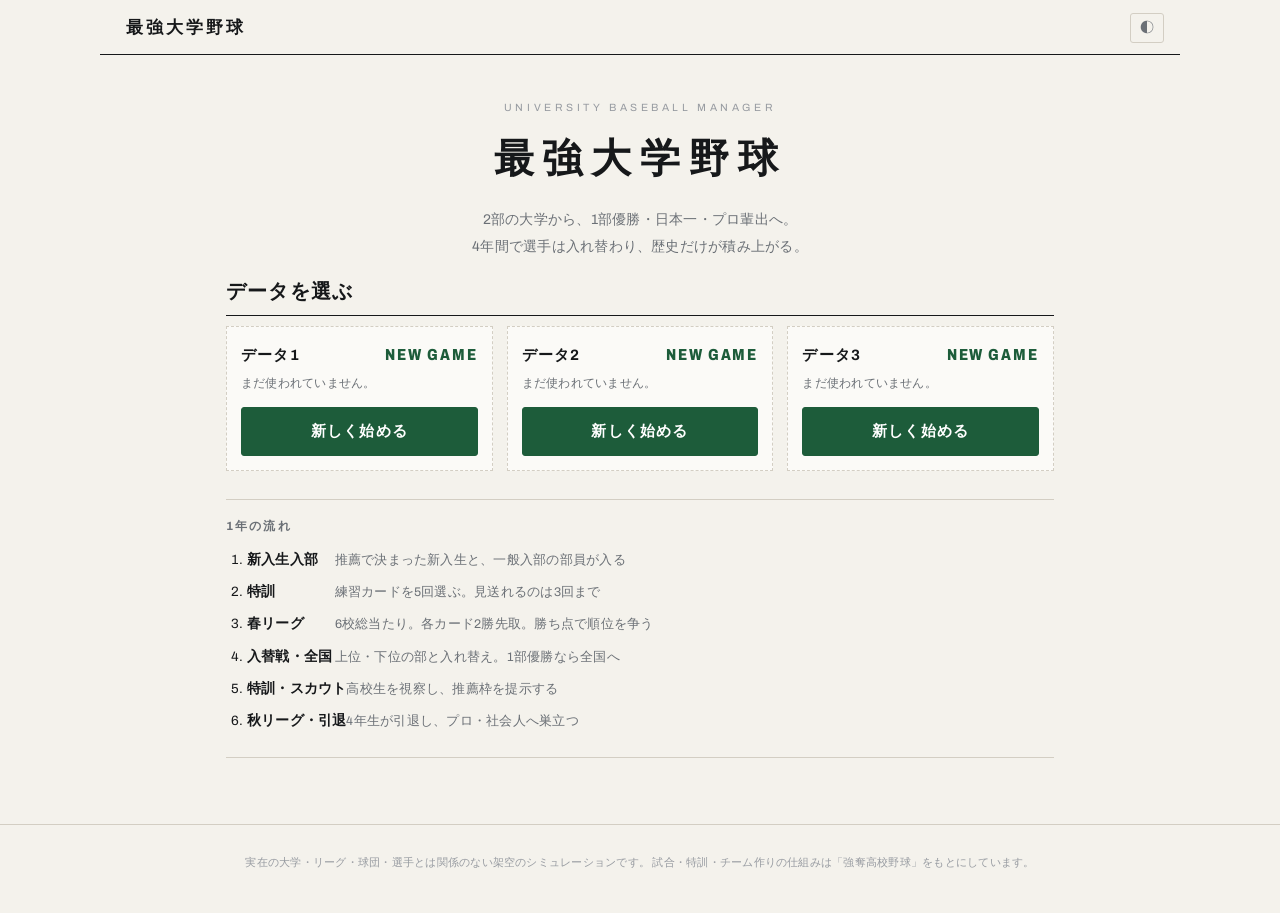
==== commit c83a614c: "タイトルを「最強大学野球」に変える Co-Authored-By: Claude Opus 5.5 <noreply@anthropic.com> Claude-Session: https://cl" ====
--- a/play.html
+++ b/play.html
@@ -3,7 +3,7 @@
 <head>
   <meta charset="UTF-8">
   <meta name="viewport" content="width=device-width, initial-scale=1.0, viewport-fit=cover">
-  <title>大学野球監督物語</title>
+  <title>最強大学野球</title>
   <meta name="description" content="架空の大学の野球部監督になり、2部から1部優勝・全国制覇・プロ輩出を目指す長期育成シミュレーション。">
   <script>
   (function () {
@@ -1408,7 +1408,7 @@
   });
 </script>
 <header class="appbar">
-  <button type="button" class="appbar__title" id="btn-home">大学野球監督物語</button>
+  <button type="button" class="appbar__title" id="btn-home">最強大学野球</button>
   <button type="button" class="appbar__btn" id="btn-save" hidden>💾<span>セーブ</span></button>
   <button type="button" class="appbar__btn" id="btn-settings" hidden>⚙<span>設定</span></button>
   <button type="button" class="appbar__icon" id="theme-toggle" aria-label="配色を切り替える">◐</button>
@@ -1435,7 +1435,7 @@
     <div class="container">
       <header class="hero">
         <p class="hero__eyebrow">UNIVERSITY BASEBALL MANAGER</p>
-        <h1 class="hero__title">大学野球監督物語</h1>
+        <h1 class="hero__title">最強大学野球</h1>
         <p class="hero__lead">2部の大学から、1部優勝・日本一・プロ輩出へ。<br>4年間で選手は入れ替わり、歴史だけが積み上がる。</p>
       </header>
       <h2 class="section-title">データを選ぶ</h2>
@@ -1717,8 +1717,8 @@
 
   /* 大学の強さ（Team.strength とおおむね同じ目盛り） */
   LEVEL: {
-    DIV_BASE: { 1: 57, 2: 49, 3: 41 },
-    DIV_SPREAD: 4.5,
+    DIV_BASE: { 1: 58.5, 2: 56.5, 3: 54.5 },
+    DIV_SPREAD: 2,
     NATIONAL_FROM: 60,     // 全国大会の1回戦の相手
     NATIONAL_STEP: 2.2,    // 1つ勝ち上がるごとに
     PRO_BASE: 72,
@@ -2222,7 +2222,7 @@
 
   function aptPenalty(letter) {
     const idx = APT_LETTERS.indexOf(letter);
-    return idx < 0 ? 30 : [0, 4, 10, 18, 28, 40, 52][idx];
+    return idx < 0 ? 30 : [0, 5, 14, 26, 40, 55, 70][idx];
   }
 
   /* ---------- 利き手 ----------
@@ -2832,7 +2832,13 @@
   function misfitBat(p, pos) {
     if (!pos || pos === 'DH' || !p || p.kind === 'pitcher' && pos === 'P') return 0;
     if (p.throws === 'L' && Player.RIGHT_ONLY.indexOf(pos) >= 0) return 26;
-    return Player.aptPenalty(p.apt ? p.apt[pos] : 'G') / 2;
+    return Player.aptPenalty(p.apt ? p.apt[pos] : 'G') / 2.7;
+  }
+  /** その位置の適性の減点（左投げの選手が捕手・内野を守るときは最低の扱い） */
+  function misfitPen(p, pos) {
+    if (!p || !pos || pos === 'DH' || pos === 'P') return 0;
+    if (p.throws === 'L' && Player.RIGHT_ONLY.indexOf(pos) >= 0) return 70;
+    return Player.aptPenalty(p.apt ? p.apt[pos] : 'G');
   }
   function catcherDrag(c) {
     if (!c) return 42;
@@ -3009,7 +3015,8 @@
       const fielder = defenders ? defenders[spot] : null;
       const eff = fielder ? Team.defScore(fielder, spot) : defRating * 100;
       const base = type === 'GB' ? 0.045 : 0.018;
-      const pE = C(base + (52 - eff) / 100 * (eff < 52 ? 0.65 : 0.24), 0.004, 0.40);
+      const mpE = fielder ? misfitPen(fielder, spot) : 0;
+      const pE = C(base + (52 - eff) / 100 * (eff < 52 ? 0.65 : 0.24) + Math.max(0, mpE - 14) / 56 * 0.18, 0.004, 0.45);
       if (RNG.chance(pE)) {
         return { code: 'E', text: posShort(spot) + '失', out: 0, spot, by: fielder ? fielder.id : null };
       }
@@ -3025,7 +3032,10 @@
     const byType = { GB: 0.235, LD: 0.660, FB: 0.215, PU: 0.020 }[type];
     /* 大学版：打球が飛んだ先の野手が、その位置に慣れていないほど抜ける（守備位置のミスを重くする） */
     const atSpot = spot !== 'P' && defenders && defenders[spot] ? Team.defScore(defenders[spot], spot) : 50;
-    const misplay = 1 + 2.2 * Math.max(0, 46 - atSpot) / 46;
+    /* 抜けやすさは「その位置の適性」で決める（本職の位置なら、守備の数値が低くても増えない）。
+       適性C（減点14）までは影響なし、E・F・Gと下がるほど大きく抜ける */
+    const mp = spot !== 'P' && defenders && defenders[spot] ? misfitPen(defenders[spot], spot) : 0;
+    const misplay = 1 + 4.5 * Math.max(0, mp - 14) / 56;
     const pHit = C(byType * (babip / 0.30) * misplay, 0.01, 0.92);
 
     if (RNG.chance(pHit)) {
@@ -3042,7 +3052,7 @@
         kind = RNG.chance(0.04 + sp * 0.03) ? '2B' : '1B';
       }
       /* 慣れない外野手は打球の目測を誤り、単打が長打になる */
-      if (kind === '1B' && isOF && atSpot < 40 && RNG.chance((40 - atSpot) / 40 * 0.6)) kind = '2B';
+      if (kind === '1B' && isOF && mp > 14 && RNG.chance((mp - 14) / 56 * 0.7)) kind = RNG.chance(0.25) ? '3B' : '2B';
       /* 長打の方向は外野で言う */
       const ofKey = bat.bats === 'L' ? mirror(OF_BY_ZONE[zone]) : OF_BY_ZONE[zone];
       const mark = kind === '1B' ? '安' : (kind === '2B' ? '二' : '三');
@@ -5262,7 +5272,44 @@
     return { a: ra, b: rb, inn };
   }
 
-  return { init, divOf, name, evolve, makeRoster, quickGame, targetLevel, USER_ID, LEVEL_BIAS, paramOf };
+  /* ---------- 強さの目安を変えたときの、古いデータの手直し ----------
+     版ごとの「部ごとの強さの目安」と「伝統による差」。読み込んだデータが古ければ、
+     各大学の強さを「新しい目安 − 古い目安」のぶんだけ一度だけ動かす。
+     部員を保存している大学は、部員の能力を上げ下げする。
+     1：最初の版／2：3部を強く（41→46）／
+     3：1部優勝と3部最下位が同じくらい起きるよう、全体を強く・差を小さく（config.js の LEVEL） */
+  const BALANCE_V = 3;
+  const OLD_LEVELS = {
+    1: { base: { 1: 57, 2: 49, 3: 41 }, spread: 4.5 },
+    2: { base: { 1: 56, 2: 49, 3: 46 }, spread: 4.5 },
+  };
+  function rebalance(state) {
+    if (!state || !state.unis || (state.balanceV || 1) >= BALANCE_V) return false;
+    const old = OLD_LEVELS[state.balanceV || 1];
+    Object.keys(state.unis).forEach((id) => {
+      if (id === state.userUni) return;
+      const d = divOf(state, id);
+      const u = state.unis[id];
+      const delta = targetLevel(u, d) - (old.base[d] + (u.tradition || 0) * old.spread);
+      if (Math.abs(delta) < 0.05) return;
+      const t = state.rosters && state.rosters[id];
+      if (t) {
+        const add = delta / 0.8625;     // 強さ1 ≒ 能力 1/0.8625
+        Team.all(t).forEach((p) => {
+          const keys = p.kind === 'pitcher' ? ['control', 'stamina'] : ['meet', 'power', 'speed', 'arm', 'field', 'catch'];
+          keys.forEach((k) => { p[k] = RNG.stat(Math.round(p[k] + add)); });
+          if (p.kind === 'pitcher') p.velo = Math.max(110, Math.min(160, Math.round(p.velo + add / 2)));
+        });
+        Rivals.refresh(state, id);
+      } else {
+        state.unis[id].level = Math.round((state.unis[id].level + delta) * 10) / 10;
+      }
+    });
+    state.balanceV = BALANCE_V;
+    return true;
+  }
+
+  return { init, divOf, name, evolve, makeRoster, quickGame, targetLevel, USER_ID, LEVEL_BIAS, paramOf, rebalance, BALANCE_V };
 })();
 
 </script>
@@ -8422,6 +8469,7 @@
       achievements: { proEntries: 0, proSeasons: 0, soccer: 0, revived: 0 },
     };
     Persona.bind(state);   // 変わったエピソードを、このデータの中で被らせない
+    state.balanceV = Universities.BALANCE_V;   // 強さの目安は最新のもの
     Universities.init(state, opt.uniName || null);
     Rivals.sync(state);
     Records.init(state);
@@ -13155,6 +13203,7 @@
         RNG.unseed();
         state = s; slot = n;
         Persona.adopt(state);
+        Universities.rebalance(state);
         render();
       },
       fresh(n, used) {
